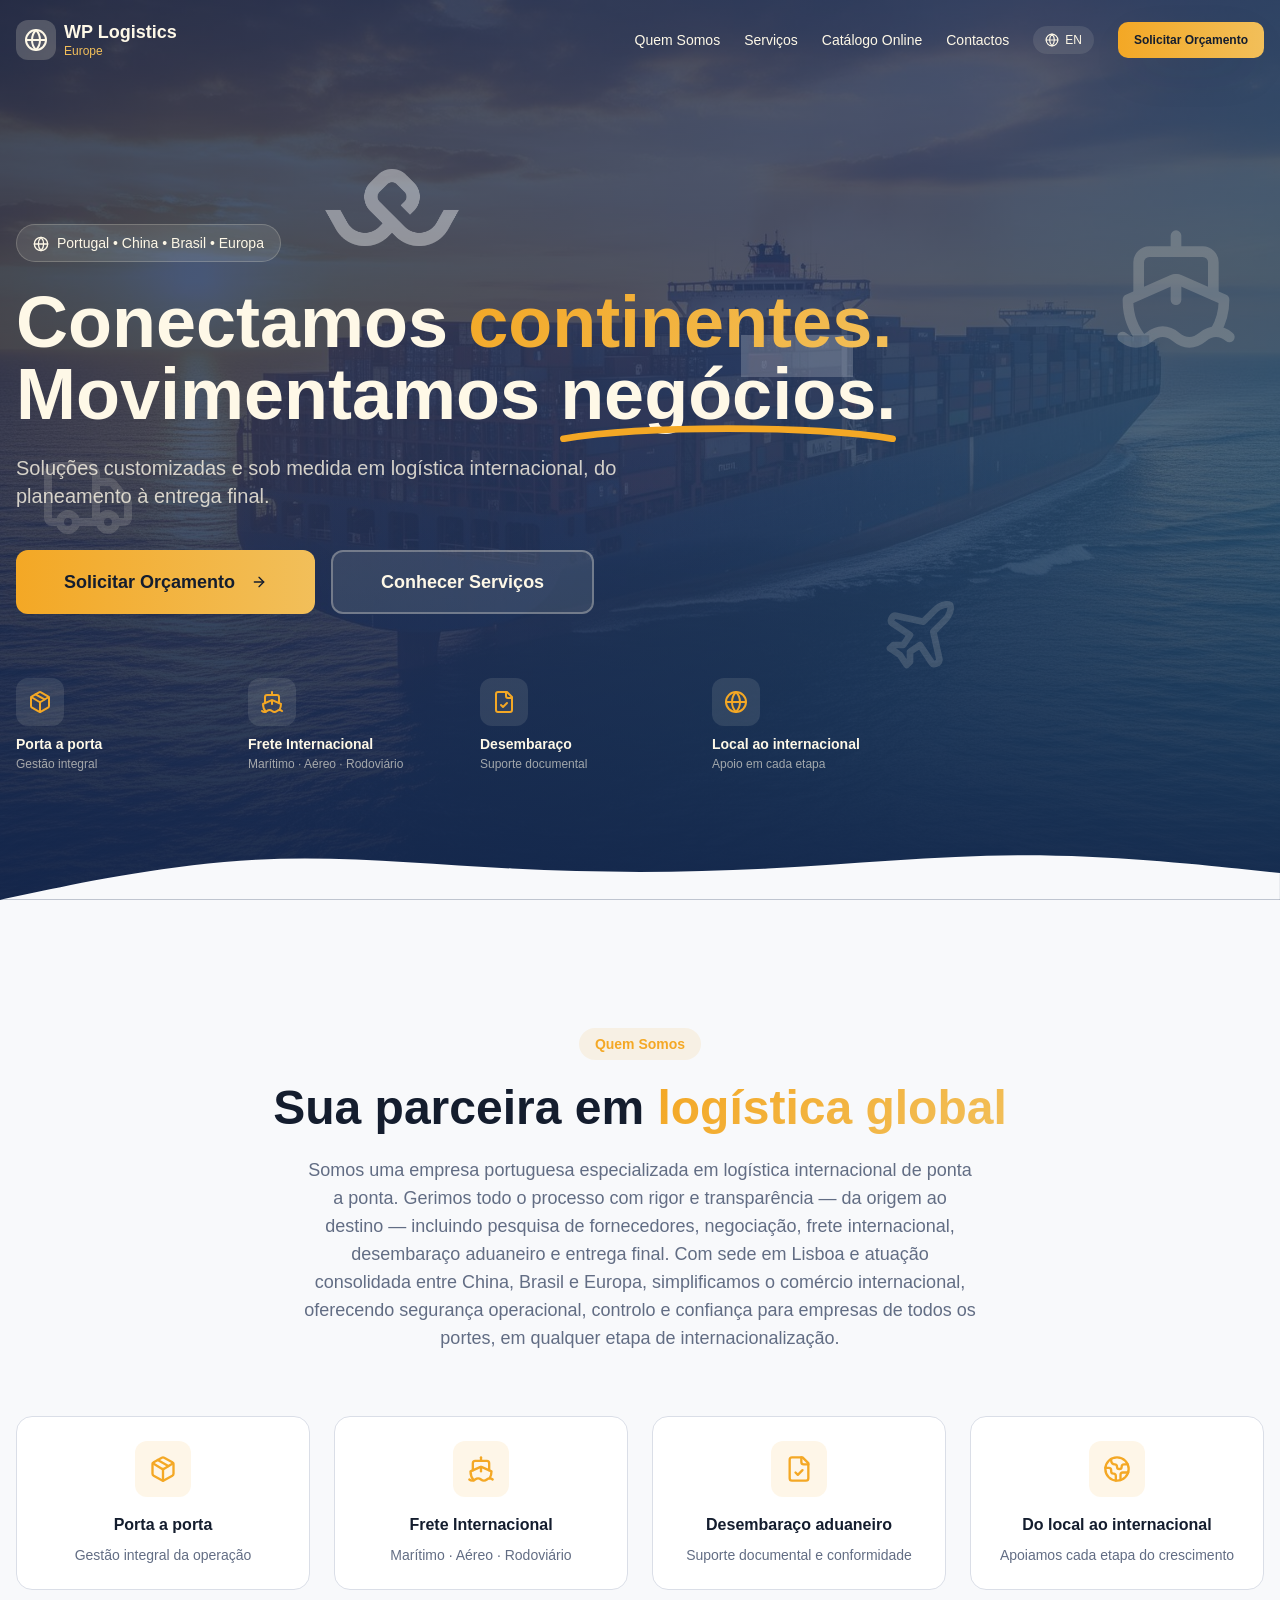
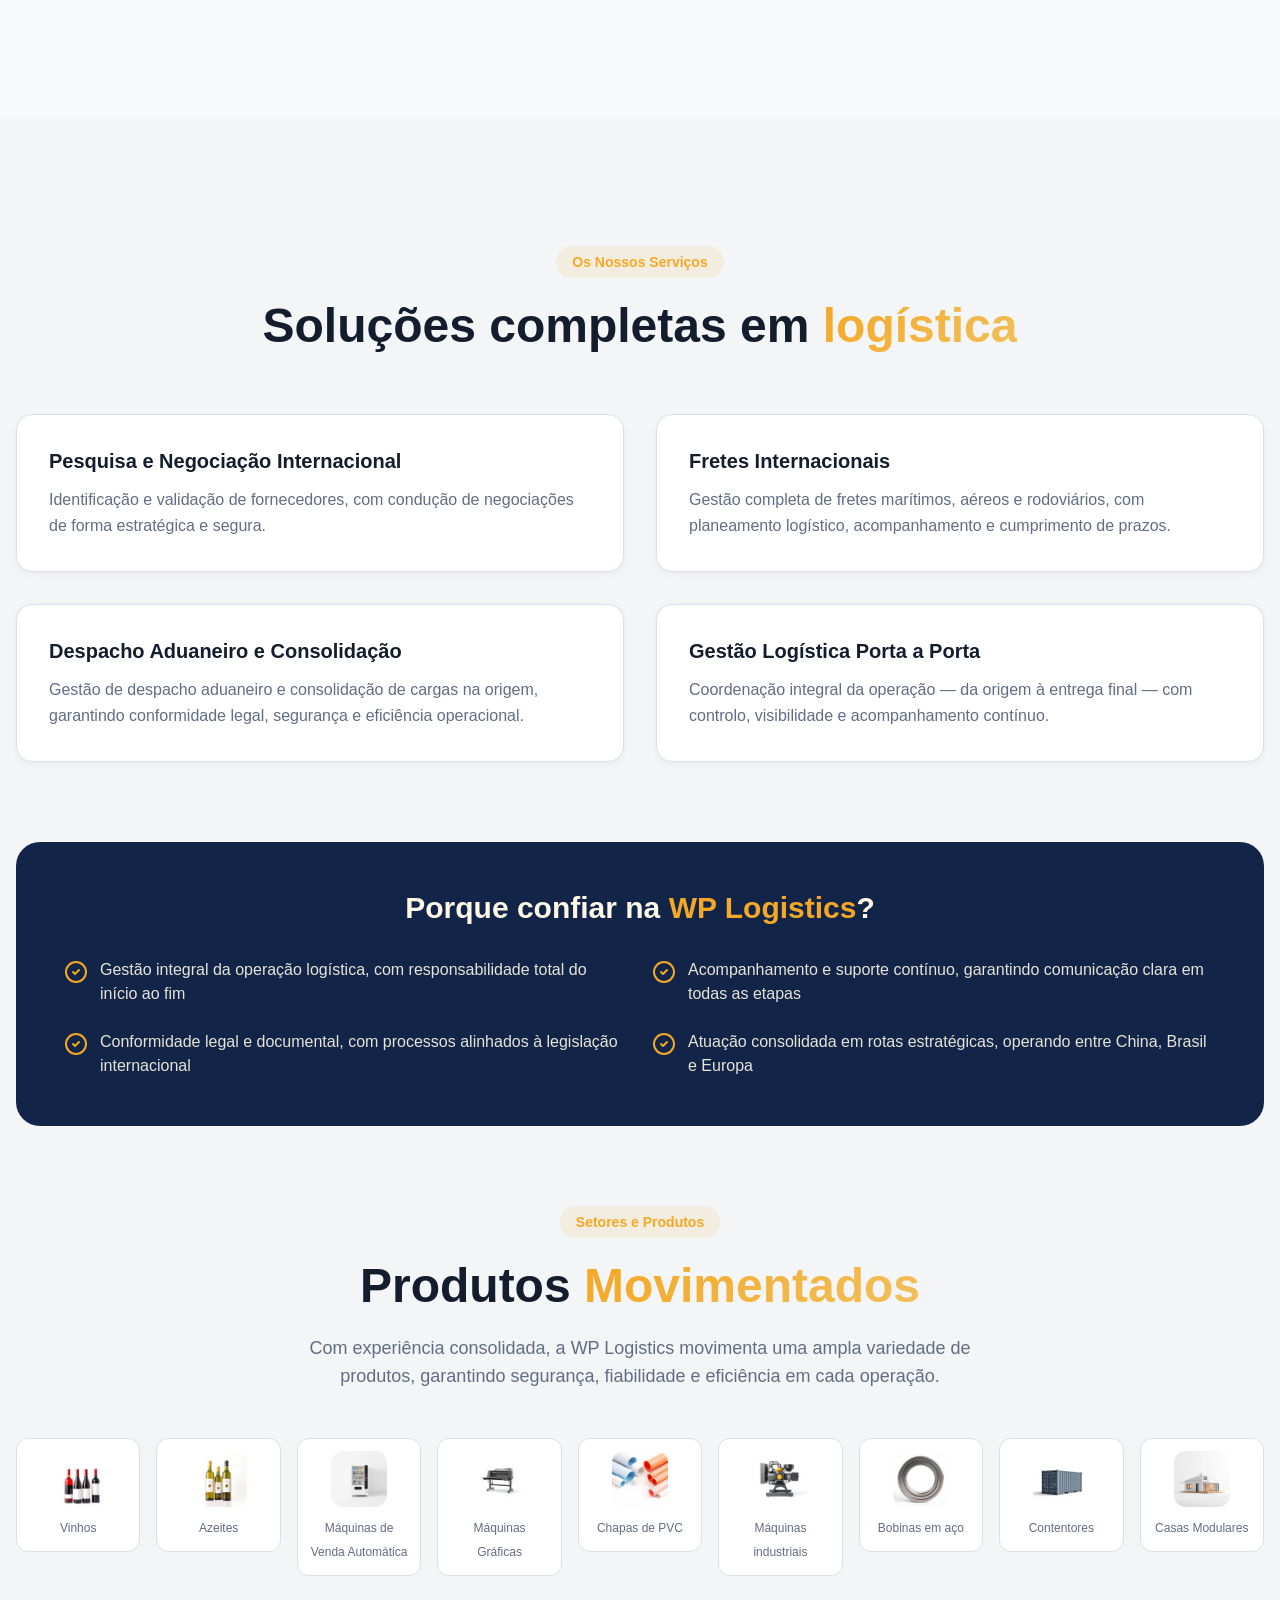
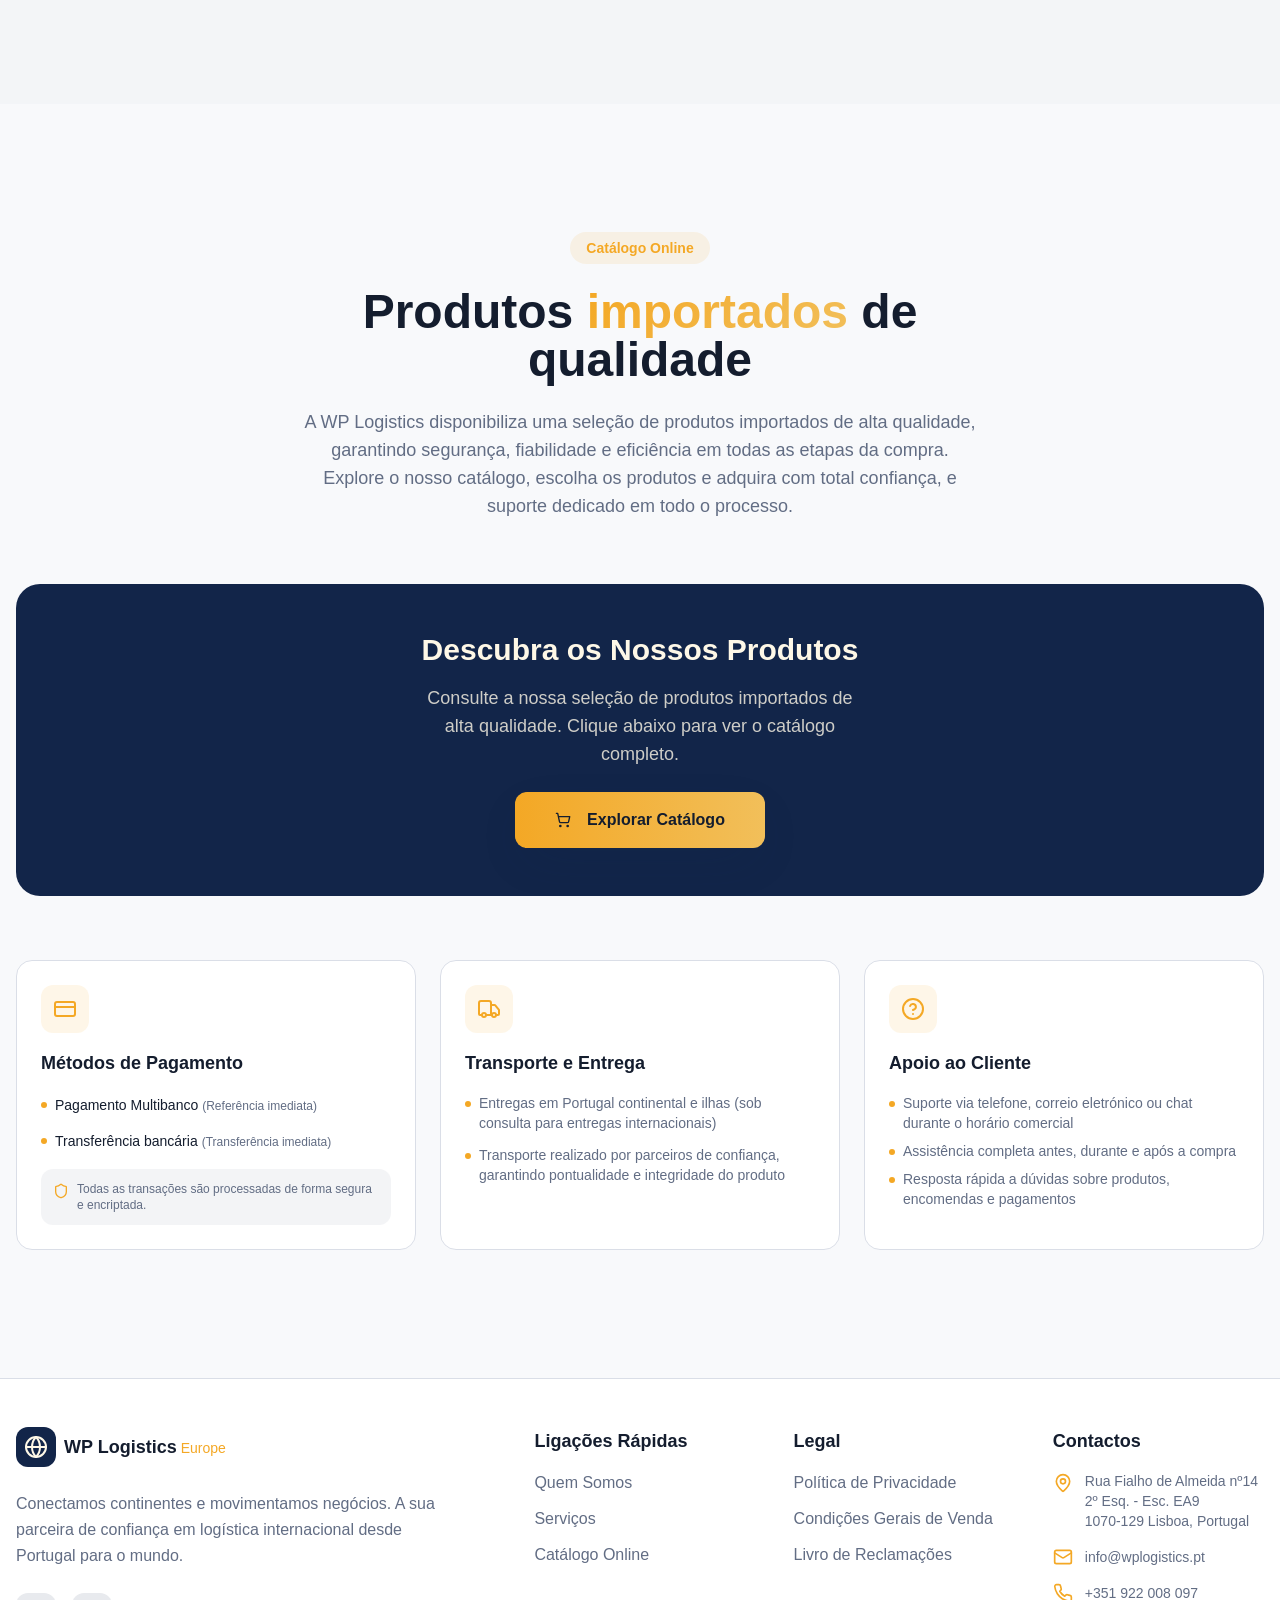
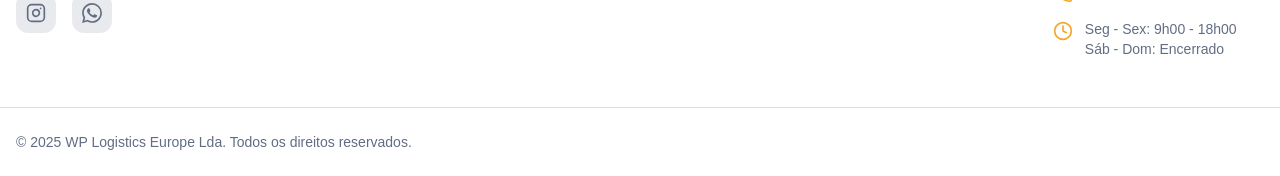
==== index.html @ 1775a78b "wip" ====
<!DOCTYPE html>
<html lang="pt">
  <head>
    <meta charset="UTF-8" />
    <meta name="viewport" content="width=device-width, initial-scale=1.0" />
    <title>WP Logistics Europe | Logística Internacional | Portugal, China, Brasil</title>
    <meta name="description" content="WP Logistics Europe - Soluções completas de logística internacional. Pesquisa de produto, negociação, frete marítimo, aéreo e rodoviário, desalfandegamento. Sede em Lisboa, atuação global." />
    <meta name="keywords" content="logística internacional, frete marítimo, importação, exportação, Portugal, China, Brasil, despacho aduaneiro" />
    <meta name="author" content="WP Logistics Europe Lda" />
    
    <meta property="og:title" content="WP Logistics Europe | Conectamos continentes. Movimentamos negócios." />
    <meta property="og:description" content="Soluções completas de logística internacional: da pesquisa de produto à entrega final." />
    <meta property="og:type" content="website" />
    <meta property="og:locale" content="pt_PT" />
    
    <meta name="twitter:card" content="summary_large_image" />
    <meta name="twitter:title" content="WP Logistics Europe" />
    <meta name="twitter:description" content="Soluções completas de logística internacional." />
    
    <link rel="canonical" href="https://wplogistics.pt" />
    <link rel="icon" type="image/x-icon" href="./favicon.ico" />
    <script type="module" crossorigin src="./assets/index-CjY10Tew.js"></script>
    <link rel="stylesheet" crossorigin href="./assets/index-BD4aBkjA.css">
  </head>
  <body>
    <div id="root"></div>
  </body>
</html>
---- assets/index-BD4aBkjA.css ----
*,:before,:after{--tw-border-spacing-x: 0;--tw-border-spacing-y: 0;--tw-translate-x: 0;--tw-translate-y: 0;--tw-rotate: 0;--tw-skew-x: 0;--tw-skew-y: 0;--tw-scale-x: 1;--tw-scale-y: 1;--tw-pan-x: ;--tw-pan-y: ;--tw-pinch-zoom: ;--tw-scroll-snap-strictness: proximity;--tw-gradient-from-position: ;--tw-gradient-via-position: ;--tw-gradient-to-position: ;--tw-ordinal: ;--tw-slashed-zero: ;--tw-numeric-figure: ;--tw-numeric-spacing: ;--tw-numeric-fraction: ;--tw-ring-inset: ;--tw-ring-offset-width: 0px;--tw-ring-offset-color: #fff;--tw-ring-color: rgb(59 130 246 / .5);--tw-ring-offset-shadow: 0 0 #0000;--tw-ring-shadow: 0 0 #0000;--tw-shadow: 0 0 #0000;--tw-shadow-colored: 0 0 #0000;--tw-blur: ;--tw-brightness: ;--tw-contrast: ;--tw-grayscale: ;--tw-hue-rotate: ;--tw-invert: ;--tw-saturate: ;--tw-sepia: ;--tw-drop-shadow: ;--tw-backdrop-blur: ;--tw-backdrop-brightness: ;--tw-backdrop-contrast: ;--tw-backdrop-grayscale: ;--tw-backdrop-hue-rotate: ;--tw-backdrop-invert: ;--tw-backdrop-opacity: ;--tw-backdrop-saturate: ;--tw-backdrop-sepia: ;--tw-contain-size: ;--tw-contain-layout: ;--tw-contain-paint: ;--tw-contain-style: }::backdrop{--tw-border-spacing-x: 0;--tw-border-spacing-y: 0;--tw-translate-x: 0;--tw-translate-y: 0;--tw-rotate: 0;--tw-skew-x: 0;--tw-skew-y: 0;--tw-scale-x: 1;--tw-scale-y: 1;--tw-pan-x: ;--tw-pan-y: ;--tw-pinch-zoom: ;--tw-scroll-snap-strictness: proximity;--tw-gradient-from-position: ;--tw-gradient-via-position: ;--tw-gradient-to-position: ;--tw-ordinal: ;--tw-slashed-zero: ;--tw-numeric-figure: ;--tw-numeric-spacing: ;--tw-numeric-fraction: ;--tw-ring-inset: ;--tw-ring-offset-width: 0px;--tw-ring-offset-color: #fff;--tw-ring-color: rgb(59 130 246 / .5);--tw-ring-offset-shadow: 0 0 #0000;--tw-ring-shadow: 0 0 #0000;--tw-shadow: 0 0 #0000;--tw-shadow-colored: 0 0 #0000;--tw-blur: ;--tw-brightness: ;--tw-contrast: ;--tw-grayscale: ;--tw-hue-rotate: ;--tw-invert: ;--tw-saturate: ;--tw-sepia: ;--tw-drop-shadow: ;--tw-backdrop-blur: ;--tw-backdrop-brightness: ;--tw-backdrop-contrast: ;--tw-backdrop-grayscale: ;--tw-backdrop-hue-rotate: ;--tw-backdrop-invert: ;--tw-backdrop-opacity: ;--tw-backdrop-saturate: ;--tw-backdrop-sepia: ;--tw-contain-size: ;--tw-contain-layout: ;--tw-contain-paint: ;--tw-contain-style: }*,:before,:after{box-sizing:border-box;border-width:0;border-style:solid;border-color:#e5e7eb}:before,:after{--tw-content: ""}html,:host{line-height:1.5;-webkit-text-size-adjust:100%;-moz-tab-size:4;-o-tab-size:4;tab-size:4;font-family:ui-sans-serif,system-ui,sans-serif,"Apple Color Emoji","Segoe UI Emoji",Segoe UI Symbol,"Noto Color Emoji";font-feature-settings:normal;font-variation-settings:normal;-webkit-tap-highlight-color:transparent}body{margin:0;line-height:inherit}hr{height:0;color:inherit;border-top-width:1px}abbr:where([title]){-webkit-text-decoration:underline dotted;text-decoration:underline dotted}h1,h2,h3,h4,h5,h6{font-size:inherit;font-weight:inherit}a{color:inherit;text-decoration:inherit}b,strong{font-weight:bolder}code,kbd,samp,pre{font-family:ui-monospace,SFMono-Regular,Menlo,Monaco,Consolas,Liberation Mono,Courier New,monospace;font-feature-settings:normal;font-variation-settings:normal;font-size:1em}small{font-size:80%}sub,sup{font-size:75%;line-height:0;position:relative;vertical-align:baseline}sub{bottom:-.25em}sup{top:-.5em}table{text-indent:0;border-color:inherit;border-collapse:collapse}button,input,optgroup,select,textarea{font-family:inherit;font-feature-settings:inherit;font-variation-settings:inherit;font-size:100%;font-weight:inherit;line-height:inherit;letter-spacing:inherit;color:inherit;margin:0;padding:0}button,select{text-transform:none}button,input:where([type=button]),input:where([type=reset]),input:where([type=submit]){-webkit-appearance:button;background-color:transparent;background-image:none}:-moz-focusring{outline:auto}:-moz-ui-invalid{box-shadow:none}progress{vertical-align:baseline}::-webkit-inner-spin-button,::-webkit-outer-spin-button{height:auto}[type=search]{-webkit-appearance:textfield;outline-offset:-2px}::-webkit-search-decoration{-webkit-appearance:none}::-webkit-file-upload-button{-webkit-appearance:button;font:inherit}summary{display:list-item}blockquote,dl,dd,h1,h2,h3,h4,h5,h6,hr,figure,p,pre{margin:0}fieldset{margin:0;padding:0}legend{padding:0}ol,ul,menu{list-style:none;margin:0;padding:0}dialog{padding:0}textarea{resize:vertical}input::-moz-placeholder,textarea::-moz-placeholder{opacity:1;color:#9ca3af}input::placeholder,textarea::placeholder{opacity:1;color:#9ca3af}button,[role=button]{cursor:pointer}:disabled{cursor:default}img,svg,video,canvas,audio,iframe,embed,object{display:block;vertical-align:middle}img,video{max-width:100%;height:auto}[hidden]:where(:not([hidden=until-found])){display:none}:root{--background: 220 30% 98%;--foreground: 220 40% 13%;--card: 0 0% 100%;--card-foreground: 220 40% 13%;--popover: 0 0% 100%;--popover-foreground: 220 40% 13%;--primary: 220 60% 18%;--primary-foreground: 45 90% 95%;--secondary: 220 20% 94%;--secondary-foreground: 220 40% 20%;--muted: 220 15% 92%;--muted-foreground: 220 15% 45%;--accent: 38 90% 55%;--accent-foreground: 220 40% 13%;--destructive: 0 84.2% 60.2%;--destructive-foreground: 210 40% 98%;--border: 220 20% 88%;--input: 220 20% 88%;--ring: 38 90% 55%;--radius: .75rem;--navy: 220 60% 18%;--navy-light: 220 45% 25%;--gold: 38 90% 55%;--gold-light: 40 85% 65%;--ocean: 200 60% 45%;--gradient-hero: linear-gradient(135deg, hsl(220 60% 18%) 0%, hsl(220 45% 28%) 50%, hsl(200 50% 35%) 100%);--gradient-accent: linear-gradient(135deg, hsl(38 90% 55%) 0%, hsl(40 85% 65%) 100%);--gradient-card: linear-gradient(180deg, hsl(0 0% 100%) 0%, hsl(220 30% 98%) 100%);--shadow-sm: 0 2px 8px -2px hsl(220 60% 18% / .08);--shadow-md: 0 8px 24px -8px hsl(220 60% 18% / .12);--shadow-lg: 0 16px 48px -12px hsl(220 60% 18% / .18);--shadow-glow: 0 0 40px hsl(38 90% 55% / .3);--font-display: "Montserrat", sans-serif;--font-body: "Source Sans 3", sans-serif;--sidebar-background: 0 0% 98%;--sidebar-foreground: 240 5.3% 26.1%;--sidebar-primary: 240 5.9% 10%;--sidebar-primary-foreground: 0 0% 98%;--sidebar-accent: 240 4.8% 95.9%;--sidebar-accent-foreground: 240 5.9% 10%;--sidebar-border: 220 13% 91%;--sidebar-ring: 217.2 91.2% 59.8%}.dark{--background: 220 40% 8%;--foreground: 220 20% 95%;--card: 220 35% 12%;--card-foreground: 220 20% 95%;--popover: 220 35% 12%;--popover-foreground: 220 20% 95%;--primary: 38 90% 55%;--primary-foreground: 220 40% 13%;--secondary: 220 30% 18%;--secondary-foreground: 220 20% 90%;--muted: 220 25% 15%;--muted-foreground: 220 15% 60%;--accent: 38 85% 60%;--accent-foreground: 220 40% 13%;--destructive: 0 62.8% 30.6%;--destructive-foreground: 210 40% 98%;--border: 220 25% 20%;--input: 220 25% 20%;--ring: 38 90% 55%;--sidebar-background: 240 5.9% 10%;--sidebar-foreground: 240 4.8% 95.9%;--sidebar-primary: 224.3 76.3% 48%;--sidebar-primary-foreground: 0 0% 100%;--sidebar-accent: 240 3.7% 15.9%;--sidebar-accent-foreground: 240 4.8% 95.9%;--sidebar-border: 240 3.7% 15.9%;--sidebar-ring: 217.2 91.2% 59.8%}*{border-color:hsl(var(--border))}html{scroll-behavior:smooth}body{background-color:hsl(var(--background));color:hsl(var(--foreground));font-family:var(--font-body)}h1,h2,h3,h4,h5,h6{font-family:var(--font-display)}.container{width:100%;margin-right:auto;margin-left:auto;padding-right:2rem;padding-left:2rem}@media (min-width: 1400px){.container{max-width:1400px}}.sr-only{position:absolute;width:1px;height:1px;padding:0;margin:-1px;overflow:hidden;clip:rect(0,0,0,0);white-space:nowrap;border-width:0}.pointer-events-none{pointer-events:none}.pointer-events-auto{pointer-events:auto}.visible{visibility:visible}.invisible{visibility:hidden}.fixed{position:fixed}.absolute{position:absolute}.relative{position:relative}.sticky{position:sticky}.inset-0{top:0;right:0;bottom:0;left:0}.inset-x-0{left:0;right:0}.inset-y-0{top:0;bottom:0}.-bottom-1{bottom:-.25rem}.-bottom-12{bottom:-3rem}.-bottom-2{bottom:-.5rem}.-left-12{left:-3rem}.-right-12{right:-3rem}.-right-2{right:-.5rem}.-top-12{top:-3rem}.-top-2{top:-.5rem}.bottom-0{bottom:0}.bottom-1\/4{bottom:25%}.left-0{left:0}.left-1{left:.25rem}.left-1\/2{left:50%}.left-1\/4{left:25%}.left-2{left:.5rem}.left-3{left:.75rem}.left-4{left:1rem}.left-\[50\%\]{left:50%}.right-0{right:0}.right-1{right:.25rem}.right-1\/3{right:33.333333%}.right-1\/4{right:25%}.right-2{right:.5rem}.right-3{right:.75rem}.right-4{right:1rem}.top-0{top:0}.top-1{top:.25rem}.top-1\.5{top:.375rem}.top-1\/2{top:50%}.top-1\/3{top:33.333333%}.top-1\/4{top:25%}.top-2{top:.5rem}.top-3\.5{top:.875rem}.top-4{top:1rem}.top-\[12\%\]{top:12%}.top-\[1px\]{top:1px}.top-\[50\%\]{top:50%}.top-\[60\%\]{top:60%}.top-full{top:100%}.z-10{z-index:10}.z-20{z-index:20}.z-50{z-index:50}.z-\[100\]{z-index:100}.z-\[1\]{z-index:1}.-mx-1{margin-left:-.25rem;margin-right:-.25rem}.mx-2{margin-left:.5rem;margin-right:.5rem}.mx-3\.5{margin-left:.875rem;margin-right:.875rem}.mx-4{margin-left:1rem;margin-right:1rem}.mx-auto{margin-left:auto;margin-right:auto}.my-0\.5{margin-top:.125rem;margin-bottom:.125rem}.my-1{margin-top:.25rem;margin-bottom:.25rem}.-ml-4{margin-left:-1rem}.-mt-4{margin-top:-1rem}.mb-1{margin-bottom:.25rem}.mb-10{margin-bottom:2.5rem}.mb-12{margin-bottom:3rem}.mb-16{margin-bottom:4rem}.mb-2{margin-bottom:.5rem}.mb-20{margin-bottom:5rem}.mb-3{margin-bottom:.75rem}.mb-4{margin-bottom:1rem}.mb-6{margin-bottom:1.5rem}.mb-8{margin-bottom:2rem}.ml-1{margin-left:.25rem}.ml-2{margin-left:.5rem}.ml-auto{margin-left:auto}.mr-1{margin-right:.25rem}.mr-2{margin-right:.5rem}.mt-0\.5{margin-top:.125rem}.mt-1{margin-top:.25rem}.mt-1\.5{margin-top:.375rem}.mt-10{margin-top:2.5rem}.mt-12{margin-top:3rem}.mt-2{margin-top:.5rem}.mt-24{margin-top:6rem}.mt-3{margin-top:.75rem}.mt-4{margin-top:1rem}.mt-6{margin-top:1.5rem}.mt-auto{margin-top:auto}.line-clamp-1{overflow:hidden;display:-webkit-box;-webkit-box-orient:vertical;-webkit-line-clamp:1}.line-clamp-2{overflow:hidden;display:-webkit-box;-webkit-box-orient:vertical;-webkit-line-clamp:2}.block{display:block}.inline-block{display:inline-block}.inline{display:inline}.flex{display:flex}.inline-flex{display:inline-flex}.table{display:table}.grid{display:grid}.hidden{display:none}.aspect-square{aspect-ratio:1 / 1}.aspect-video{aspect-ratio:16 / 9}.size-4{width:1rem;height:1rem}.h-0\.5{height:.125rem}.h-1\.5{height:.375rem}.h-10{height:2.5rem}.h-11{height:2.75rem}.h-12{height:3rem}.h-14{height:3.5rem}.h-16{height:4rem}.h-2{height:.5rem}.h-2\.5{height:.625rem}.h-20{height:5rem}.h-24{height:6rem}.h-3{height:.75rem}.h-3\.5{height:.875rem}.h-4{height:1rem}.h-5{height:1.25rem}.h-6{height:1.5rem}.h-7{height:1.75rem}.h-8{height:2rem}.h-9{height:2.25rem}.h-\[1px\]{height:1px}.h-\[var\(--radix-navigation-menu-viewport-height\)\]{height:var(--radix-navigation-menu-viewport-height)}.h-\[var\(--radix-select-trigger-height\)\]{height:var(--radix-select-trigger-height)}.h-auto{height:auto}.h-full{height:100%}.h-px{height:1px}.h-svh{height:100svh}.max-h-0{max-height:0px}.max-h-96{max-height:24rem}.max-h-\[300px\]{max-height:300px}.max-h-\[90vh\]{max-height:90vh}.max-h-screen{max-height:100vh}.min-h-0{min-height:0px}.min-h-\[80px\]{min-height:80px}.min-h-screen{min-height:100vh}.min-h-svh{min-height:100svh}.w-0{width:0px}.w-1{width:.25rem}.w-1\.5{width:.375rem}.w-10{width:2.5rem}.w-11{width:2.75rem}.w-12{width:3rem}.w-14{width:3.5rem}.w-16{width:4rem}.w-2{width:.5rem}.w-2\.5{width:.625rem}.w-20{width:5rem}.w-24{width:6rem}.w-3{width:.75rem}.w-3\.5{width:.875rem}.w-3\/4{width:75%}.w-4{width:1rem}.w-5{width:1.25rem}.w-6{width:1.5rem}.w-64{width:16rem}.w-7{width:1.75rem}.w-72{width:18rem}.w-8{width:2rem}.w-9{width:2.25rem}.w-\[--sidebar-width\]{width:var(--sidebar-width)}.w-\[100px\]{width:100px}.w-\[1px\]{width:1px}.w-auto{width:auto}.w-full{width:100%}.w-max{width:-moz-max-content;width:max-content}.w-px{width:1px}.min-w-0{min-width:0px}.min-w-5{min-width:1.25rem}.min-w-\[12rem\]{min-width:12rem}.min-w-\[8rem\]{min-width:8rem}.min-w-\[var\(--radix-select-trigger-width\)\]{min-width:var(--radix-select-trigger-width)}.max-w-2xl{max-width:42rem}.max-w-3xl{max-width:48rem}.max-w-4xl{max-width:56rem}.max-w-\[--skeleton-width\]{max-width:var(--skeleton-width)}.max-w-lg{max-width:32rem}.max-w-max{max-width:-moz-max-content;max-width:max-content}.max-w-md{max-width:28rem}.flex-1{flex:1 1 0%}.flex-shrink-0,.shrink-0{flex-shrink:0}.grow{flex-grow:1}.grow-0{flex-grow:0}.basis-full{flex-basis:100%}.caption-bottom{caption-side:bottom}.border-collapse{border-collapse:collapse}.-translate-x-1\/2{--tw-translate-x: -50%;transform:translate(var(--tw-translate-x),var(--tw-translate-y)) rotate(var(--tw-rotate)) skew(var(--tw-skew-x)) skewY(var(--tw-skew-y)) scaleX(var(--tw-scale-x)) scaleY(var(--tw-scale-y))}.-translate-x-px{--tw-translate-x: -1px;transform:translate(var(--tw-translate-x),var(--tw-translate-y)) rotate(var(--tw-rotate)) skew(var(--tw-skew-x)) skewY(var(--tw-skew-y)) scaleX(var(--tw-scale-x)) scaleY(var(--tw-scale-y))}.-translate-y-1\/2{--tw-translate-y: -50%;transform:translate(var(--tw-translate-x),var(--tw-translate-y)) rotate(var(--tw-rotate)) skew(var(--tw-skew-x)) skewY(var(--tw-skew-y)) scaleX(var(--tw-scale-x)) scaleY(var(--tw-scale-y))}.translate-x-\[-50\%\]{--tw-translate-x: -50%;transform:translate(var(--tw-translate-x),var(--tw-translate-y)) rotate(var(--tw-rotate)) skew(var(--tw-skew-x)) skewY(var(--tw-skew-y)) scaleX(var(--tw-scale-x)) scaleY(var(--tw-scale-y))}.translate-x-px{--tw-translate-x: 1px;transform:translate(var(--tw-translate-x),var(--tw-translate-y)) rotate(var(--tw-rotate)) skew(var(--tw-skew-x)) skewY(var(--tw-skew-y)) scaleX(var(--tw-scale-x)) scaleY(var(--tw-scale-y))}.translate-y-\[-50\%\]{--tw-translate-y: -50%;transform:translate(var(--tw-translate-x),var(--tw-translate-y)) rotate(var(--tw-rotate)) skew(var(--tw-skew-x)) skewY(var(--tw-skew-y)) scaleX(var(--tw-scale-x)) scaleY(var(--tw-scale-y))}.rotate-180{--tw-rotate: 180deg;transform:translate(var(--tw-translate-x),var(--tw-translate-y)) rotate(var(--tw-rotate)) skew(var(--tw-skew-x)) skewY(var(--tw-skew-y)) scaleX(var(--tw-scale-x)) scaleY(var(--tw-scale-y))}.rotate-45{--tw-rotate: 45deg;transform:translate(var(--tw-translate-x),var(--tw-translate-y)) rotate(var(--tw-rotate)) skew(var(--tw-skew-x)) skewY(var(--tw-skew-y)) scaleX(var(--tw-scale-x)) scaleY(var(--tw-scale-y))}.rotate-90{--tw-rotate: 90deg;transform:translate(var(--tw-translate-x),var(--tw-translate-y)) rotate(var(--tw-rotate)) skew(var(--tw-skew-x)) skewY(var(--tw-skew-y)) scaleX(var(--tw-scale-x)) scaleY(var(--tw-scale-y))}.transform{transform:translate(var(--tw-translate-x),var(--tw-translate-y)) rotate(var(--tw-rotate)) skew(var(--tw-skew-x)) skewY(var(--tw-skew-y)) scaleX(var(--tw-scale-x)) scaleY(var(--tw-scale-y))}@keyframes pulse{50%{opacity:.5}}.animate-pulse{animation:pulse 2s cubic-bezier(.4,0,.6,1) infinite}@keyframes spin{to{transform:rotate(360deg)}}.animate-spin{animation:spin 1s linear infinite}.cursor-default{cursor:default}.cursor-pointer{cursor:pointer}.touch-none{touch-action:none}.select-none{-webkit-user-select:none;-moz-user-select:none;user-select:none}.list-none{list-style-type:none}.grid-cols-1{grid-template-columns:repeat(1,minmax(0,1fr))}.grid-cols-2{grid-template-columns:repeat(2,minmax(0,1fr))}.grid-cols-3{grid-template-columns:repeat(3,minmax(0,1fr))}.flex-row{flex-direction:row}.flex-col{flex-direction:column}.flex-col-reverse{flex-direction:column-reverse}.flex-wrap{flex-wrap:wrap}.items-start{align-items:flex-start}.items-end{align-items:flex-end}.items-center{align-items:center}.items-baseline{align-items:baseline}.items-stretch{align-items:stretch}.justify-end{justify-content:flex-end}.justify-center{justify-content:center}.justify-between{justify-content:space-between}.gap-0{gap:0px}.gap-1{gap:.25rem}.gap-1\.5{gap:.375rem}.gap-10{gap:2.5rem}.gap-2{gap:.5rem}.gap-3{gap:.75rem}.gap-4{gap:1rem}.gap-6{gap:1.5rem}.space-x-1>:not([hidden])~:not([hidden]){--tw-space-x-reverse: 0;margin-right:calc(.25rem * var(--tw-space-x-reverse));margin-left:calc(.25rem * calc(1 - var(--tw-space-x-reverse)))}.space-x-4>:not([hidden])~:not([hidden]){--tw-space-x-reverse: 0;margin-right:calc(1rem * var(--tw-space-x-reverse));margin-left:calc(1rem * calc(1 - var(--tw-space-x-reverse)))}.space-y-1>:not([hidden])~:not([hidden]){--tw-space-y-reverse: 0;margin-top:calc(.25rem * calc(1 - var(--tw-space-y-reverse)));margin-bottom:calc(.25rem * var(--tw-space-y-reverse))}.space-y-1\.5>:not([hidden])~:not([hidden]){--tw-space-y-reverse: 0;margin-top:calc(.375rem * calc(1 - var(--tw-space-y-reverse)));margin-bottom:calc(.375rem * var(--tw-space-y-reverse))}.space-y-2>:not([hidden])~:not([hidden]){--tw-space-y-reverse: 0;margin-top:calc(.5rem * calc(1 - var(--tw-space-y-reverse)));margin-bottom:calc(.5rem * var(--tw-space-y-reverse))}.space-y-3>:not([hidden])~:not([hidden]){--tw-space-y-reverse: 0;margin-top:calc(.75rem * calc(1 - var(--tw-space-y-reverse)));margin-bottom:calc(.75rem * var(--tw-space-y-reverse))}.space-y-4>:not([hidden])~:not([hidden]){--tw-space-y-reverse: 0;margin-top:calc(1rem * calc(1 - var(--tw-space-y-reverse)));margin-bottom:calc(1rem * var(--tw-space-y-reverse))}.space-y-6>:not([hidden])~:not([hidden]){--tw-space-y-reverse: 0;margin-top:calc(1.5rem * calc(1 - var(--tw-space-y-reverse)));margin-bottom:calc(1.5rem * var(--tw-space-y-reverse))}.space-y-8>:not([hidden])~:not([hidden]){--tw-space-y-reverse: 0;margin-top:calc(2rem * calc(1 - var(--tw-space-y-reverse)));margin-bottom:calc(2rem * var(--tw-space-y-reverse))}.overflow-auto{overflow:auto}.overflow-hidden{overflow:hidden}.overflow-y-auto{overflow-y:auto}.overflow-x-hidden{overflow-x:hidden}.whitespace-nowrap{white-space:nowrap}.whitespace-pre-line{white-space:pre-line}.break-words{overflow-wrap:break-word}.rounded{border-radius:.25rem}.rounded-2xl{border-radius:1rem}.rounded-3xl{border-radius:1.5rem}.rounded-\[2px\]{border-radius:2px}.rounded-\[inherit\]{border-radius:inherit}.rounded-full{border-radius:9999px}.rounded-lg{border-radius:var(--radius)}.rounded-md{border-radius:calc(var(--radius) - 2px)}.rounded-sm{border-radius:calc(var(--radius) - 4px)}.rounded-xl{border-radius:.75rem}.rounded-t-\[10px\]{border-top-left-radius:10px;border-top-right-radius:10px}.rounded-tl-sm{border-top-left-radius:calc(var(--radius) - 4px)}.border{border-width:1px}.border-2{border-width:2px}.border-\[1\.5px\]{border-width:1.5px}.border-y{border-top-width:1px;border-bottom-width:1px}.border-b{border-bottom-width:1px}.border-l{border-left-width:1px}.border-r{border-right-width:1px}.border-t{border-top-width:1px}.border-dashed{border-style:dashed}.border-\[--color-border\]{border-color:var(--color-border)}.border-\[hsl\(var\(--primary-foreground\)\/0\.3\)\]{border-color:hsl(var(--primary-foreground)/.3)}.border-border{border-color:hsl(var(--border))}.border-border\/50{border-color:hsl(var(--border) / .5)}.border-destructive{border-color:hsl(var(--destructive))}.border-destructive\/50{border-color:hsl(var(--destructive) / .5)}.border-input{border-color:hsl(var(--input))}.border-primary{border-color:hsl(var(--primary))}.border-primary-foreground\/20{border-color:hsl(var(--primary-foreground) / .2)}.border-primary\/10{border-color:hsl(var(--primary) / .1)}.border-primary\/20{border-color:hsl(var(--primary) / .2)}.border-sidebar-border{border-color:hsl(var(--sidebar-border))}.border-transparent{border-color:transparent}.border-l-transparent{border-left-color:transparent}.border-t-transparent{border-top-color:transparent}.bg-\[--color-bg\]{background-color:var(--color-bg)}.bg-\[hsl\(var\(--primary-foreground\)\/0\.1\)\]{background-color:hsl(var(--primary-foreground)/.1)}.bg-accent{background-color:hsl(var(--accent))}.bg-accent\/10{background-color:hsl(var(--accent) / .1)}.bg-background{background-color:hsl(var(--background))}.bg-black\/80{background-color:#000c}.bg-border{background-color:hsl(var(--border))}.bg-card{background-color:hsl(var(--card))}.bg-card\/95{background-color:hsl(var(--card) / .95)}.bg-destructive{background-color:hsl(var(--destructive))}.bg-destructive\/10{background-color:hsl(var(--destructive) / .1)}.bg-foreground{background-color:hsl(var(--foreground))}.bg-foreground\/50{background-color:hsl(var(--foreground) / .5)}.bg-foreground\/60{background-color:hsl(var(--foreground) / .6)}.bg-green-100{--tw-bg-opacity: 1;background-color:rgb(220 252 231 / var(--tw-bg-opacity, 1))}.bg-muted{background-color:hsl(var(--muted))}.bg-muted\/30{background-color:hsl(var(--muted) / .3)}.bg-muted\/50{background-color:hsl(var(--muted) / .5)}.bg-popover{background-color:hsl(var(--popover))}.bg-primary{background-color:hsl(var(--primary))}.bg-primary-foreground\/10{background-color:hsl(var(--primary-foreground) / .1)}.bg-primary-foreground\/20{background-color:hsl(var(--primary-foreground) / .2)}.bg-primary\/10{background-color:hsl(var(--primary) / .1)}.bg-primary\/5{background-color:hsl(var(--primary) / .05)}.bg-secondary{background-color:hsl(var(--secondary))}.bg-sidebar{background-color:hsl(var(--sidebar-background))}.bg-sidebar-border{background-color:hsl(var(--sidebar-border))}.bg-transparent{background-color:transparent}.bg-gradient-to-b{background-image:linear-gradient(to bottom,var(--tw-gradient-stops))}.bg-gradient-to-br{background-image:linear-gradient(to bottom right,var(--tw-gradient-stops))}.bg-gradient-to-r{background-image:linear-gradient(to right,var(--tw-gradient-stops))}.bg-gradient-to-t{background-image:linear-gradient(to top,var(--tw-gradient-stops))}.from-\[hsl\(38\,90\%\,55\%\)\]{--tw-gradient-from: hsl(38,90%,55%) var(--tw-gradient-from-position);--tw-gradient-to: hsl(38 90% 55% / 0) var(--tw-gradient-to-position);--tw-gradient-stops: var(--tw-gradient-from), var(--tw-gradient-to)}.from-primary\/10{--tw-gradient-from: hsl(var(--primary) / .1) var(--tw-gradient-from-position);--tw-gradient-to: hsl(var(--primary) / 0) var(--tw-gradient-to-position);--tw-gradient-stops: var(--tw-gradient-from), var(--tw-gradient-to)}.from-primary\/5{--tw-gradient-from: hsl(var(--primary) / .05) var(--tw-gradient-from-position);--tw-gradient-to: hsl(var(--primary) / 0) var(--tw-gradient-to-position);--tw-gradient-stops: var(--tw-gradient-from), var(--tw-gradient-to)}.from-primary\/90{--tw-gradient-from: hsl(var(--primary) / .9) var(--tw-gradient-from-position);--tw-gradient-to: hsl(var(--primary) / 0) var(--tw-gradient-to-position);--tw-gradient-stops: var(--tw-gradient-from), var(--tw-gradient-to)}.via-background{--tw-gradient-to: hsl(var(--background) / 0) var(--tw-gradient-to-position);--tw-gradient-stops: var(--tw-gradient-from), hsl(var(--background)) var(--tw-gradient-via-position), var(--tw-gradient-to)}.via-transparent{--tw-gradient-to: rgb(0 0 0 / 0) var(--tw-gradient-to-position);--tw-gradient-stops: var(--tw-gradient-from), transparent var(--tw-gradient-via-position), var(--tw-gradient-to)}.to-\[hsl\(40\,85\%\,65\%\)\]{--tw-gradient-to: hsl(40,85%,65%) var(--tw-gradient-to-position)}.to-background{--tw-gradient-to: hsl(var(--background)) var(--tw-gradient-to-position)}.to-secondary\/10{--tw-gradient-to: hsl(var(--secondary) / .1) var(--tw-gradient-to-position)}.to-secondary\/20{--tw-gradient-to: hsl(var(--secondary) / .2) var(--tw-gradient-to-position)}.to-transparent{--tw-gradient-to: transparent var(--tw-gradient-to-position)}.fill-current{fill:currentColor}.object-contain{-o-object-fit:contain;object-fit:contain}.object-cover{-o-object-fit:cover;object-fit:cover}.p-0{padding:0}.p-1{padding:.25rem}.p-2{padding:.5rem}.p-3{padding:.75rem}.p-4{padding:1rem}.p-5{padding:1.25rem}.p-6{padding:1.5rem}.p-8{padding:2rem}.p-\[1px\]{padding:1px}.px-1{padding-left:.25rem;padding-right:.25rem}.px-10{padding-left:2.5rem;padding-right:2.5rem}.px-12{padding-left:3rem;padding-right:3rem}.px-2{padding-left:.5rem;padding-right:.5rem}.px-2\.5{padding-left:.625rem;padding-right:.625rem}.px-3{padding-left:.75rem;padding-right:.75rem}.px-4{padding-left:1rem;padding-right:1rem}.px-5{padding-left:1.25rem;padding-right:1.25rem}.px-6{padding-left:1.5rem;padding-right:1.5rem}.py-0\.5{padding-top:.125rem;padding-bottom:.125rem}.py-1{padding-top:.25rem;padding-bottom:.25rem}.py-1\.5{padding-top:.375rem;padding-bottom:.375rem}.py-12{padding-top:3rem;padding-bottom:3rem}.py-16{padding-top:4rem;padding-bottom:4rem}.py-2{padding-top:.5rem;padding-bottom:.5rem}.py-20{padding-top:5rem;padding-bottom:5rem}.py-3{padding-top:.75rem;padding-bottom:.75rem}.py-4{padding-top:1rem;padding-bottom:1rem}.py-5{padding-top:1.25rem;padding-bottom:1.25rem}.py-6{padding-top:1.5rem;padding-bottom:1.5rem}.py-8{padding-top:2rem;padding-bottom:2rem}.pb-3{padding-bottom:.75rem}.pb-4{padding-bottom:1rem}.pl-10{padding-left:2.5rem}.pl-2\.5{padding-left:.625rem}.pl-4{padding-left:1rem}.pl-8{padding-left:2rem}.pr-2{padding-right:.5rem}.pr-2\.5{padding-right:.625rem}.pr-8{padding-right:2rem}.pt-0{padding-top:0}.pt-1{padding-top:.25rem}.pt-2{padding-top:.5rem}.pt-24{padding-top:6rem}.pt-3{padding-top:.75rem}.pt-4{padding-top:1rem}.pt-8{padding-top:2rem}.text-left{text-align:left}.text-center{text-align:center}.align-middle{vertical-align:middle}.font-body{font-family:var(--font-body),sans-serif}.font-display{font-family:var(--font-display),sans-serif}.font-mono{font-family:ui-monospace,SFMono-Regular,Menlo,Monaco,Consolas,Liberation Mono,Courier New,monospace}.text-2xl{font-size:1.5rem;line-height:2rem}.text-3xl{font-size:1.875rem;line-height:2.25rem}.text-4xl{font-size:2.25rem;line-height:2.5rem}.text-\[0\.8rem\]{font-size:.8rem}.text-\[10px\]{font-size:10px}.text-base{font-size:1rem;line-height:1.5rem}.text-lg{font-size:1.125rem;line-height:1.75rem}.text-sm{font-size:.875rem;line-height:1.25rem}.text-xl{font-size:1.25rem;line-height:1.75rem}.text-xs{font-size:.75rem;line-height:1rem}.font-bold{font-weight:700}.font-extrabold{font-weight:800}.font-medium{font-weight:500}.font-normal{font-weight:400}.font-semibold{font-weight:600}.uppercase{text-transform:uppercase}.tabular-nums{--tw-numeric-spacing: tabular-nums;font-variant-numeric:var(--tw-ordinal) var(--tw-slashed-zero) var(--tw-numeric-figure) var(--tw-numeric-spacing) var(--tw-numeric-fraction)}.leading-none{line-height:1}.leading-relaxed{line-height:1.625}.leading-tight{line-height:1.25}.tracking-tight{letter-spacing:-.025em}.tracking-wider{letter-spacing:.05em}.tracking-widest{letter-spacing:.1em}.text-\[hsl\(220\,40\%\,13\%\)\]{--tw-text-opacity: 1;color:hsl(220 40% 13% / var(--tw-text-opacity, 1))}.text-\[hsl\(var\(--primary-foreground\)\)\]{color:hsl(var(--primary-foreground))}.text-accent{color:hsl(var(--accent))}.text-accent-foreground{color:hsl(var(--accent-foreground))}.text-card-foreground{color:hsl(var(--card-foreground))}.text-current{color:currentColor}.text-destructive{color:hsl(var(--destructive))}.text-destructive-foreground{color:hsl(var(--destructive-foreground))}.text-foreground{color:hsl(var(--foreground))}.text-foreground\/50{color:hsl(var(--foreground) / .5)}.text-gold{color:hsl(var(--gold))}.text-gold-light{color:hsl(var(--gold-light))}.text-green-700{--tw-text-opacity: 1;color:rgb(21 128 61 / var(--tw-text-opacity, 1))}.text-muted-foreground{color:hsl(var(--muted-foreground))}.text-muted-foreground\/30{color:hsl(var(--muted-foreground) / .3)}.text-muted-foreground\/50{color:hsl(var(--muted-foreground) / .5)}.text-popover-foreground{color:hsl(var(--popover-foreground))}.text-primary{color:hsl(var(--primary))}.text-primary-foreground{color:hsl(var(--primary-foreground))}.text-primary-foreground\/60{color:hsl(var(--primary-foreground) / .6)}.text-primary-foreground\/80{color:hsl(var(--primary-foreground) / .8)}.text-primary-foreground\/90{color:hsl(var(--primary-foreground) / .9)}.text-secondary-foreground{color:hsl(var(--secondary-foreground))}.text-sidebar-foreground{color:hsl(var(--sidebar-foreground))}.text-sidebar-foreground\/70{color:hsl(var(--sidebar-foreground) / .7)}.underline{text-decoration-line:underline}.line-through{text-decoration-line:line-through}.underline-offset-4{text-underline-offset:4px}.opacity-0{opacity:0}.opacity-10{opacity:.1}.opacity-100{opacity:1}.opacity-15{opacity:.15}.opacity-25{opacity:.25}.opacity-50{opacity:.5}.opacity-60{opacity:.6}.opacity-70{opacity:.7}.opacity-80{opacity:.8}.opacity-90{opacity:.9}.shadow-\[0_0_0_1px_hsl\(var\(--sidebar-border\)\)\]{--tw-shadow: 0 0 0 1px hsl(var(--sidebar-border));--tw-shadow-colored: 0 0 0 1px var(--tw-shadow-color);box-shadow:var(--tw-ring-offset-shadow, 0 0 #0000),var(--tw-ring-shadow, 0 0 #0000),var(--tw-shadow)}.shadow-lg{--tw-shadow: var(--shadow-lg);--tw-shadow-colored: var(--shadow-lg);box-shadow:var(--tw-ring-offset-shadow, 0 0 #0000),var(--tw-ring-shadow, 0 0 #0000),var(--tw-shadow)}.shadow-md{--tw-shadow: var(--shadow-md);--tw-shadow-colored: var(--shadow-md);box-shadow:var(--tw-ring-offset-shadow, 0 0 #0000),var(--tw-ring-shadow, 0 0 #0000),var(--tw-shadow)}.shadow-none{--tw-shadow: 0 0 #0000;--tw-shadow-colored: 0 0 #0000;box-shadow:var(--tw-ring-offset-shadow, 0 0 #0000),var(--tw-ring-shadow, 0 0 #0000),var(--tw-shadow)}.shadow-sm{--tw-shadow: var(--shadow-sm);--tw-shadow-colored: var(--shadow-sm);box-shadow:var(--tw-ring-offset-shadow, 0 0 #0000),var(--tw-ring-shadow, 0 0 #0000),var(--tw-shadow)}.shadow-xl{--tw-shadow: 0 20px 25px -5px rgb(0 0 0 / .1), 0 8px 10px -6px rgb(0 0 0 / .1);--tw-shadow-colored: 0 20px 25px -5px var(--tw-shadow-color), 0 8px 10px -6px var(--tw-shadow-color);box-shadow:var(--tw-ring-offset-shadow, 0 0 #0000),var(--tw-ring-shadow, 0 0 #0000),var(--tw-shadow)}.outline-none{outline:2px solid transparent;outline-offset:2px}.outline{outline-style:solid}.ring-0{--tw-ring-offset-shadow: var(--tw-ring-inset) 0 0 0 var(--tw-ring-offset-width) var(--tw-ring-offset-color);--tw-ring-shadow: var(--tw-ring-inset) 0 0 0 calc(0px + var(--tw-ring-offset-width)) var(--tw-ring-color);box-shadow:var(--tw-ring-offset-shadow),var(--tw-ring-shadow),var(--tw-shadow, 0 0 #0000)}.ring-2{--tw-ring-offset-shadow: var(--tw-ring-inset) 0 0 0 var(--tw-ring-offset-width) var(--tw-ring-offset-color);--tw-ring-shadow: var(--tw-ring-inset) 0 0 0 calc(2px + var(--tw-ring-offset-width)) var(--tw-ring-color);box-shadow:var(--tw-ring-offset-shadow),var(--tw-ring-shadow),var(--tw-shadow, 0 0 #0000)}.ring-ring{--tw-ring-color: hsl(var(--ring))}.ring-sidebar-ring{--tw-ring-color: hsl(var(--sidebar-ring))}.ring-offset-background{--tw-ring-offset-color: hsl(var(--background))}.invert{--tw-invert: invert(100%);filter:var(--tw-blur) var(--tw-brightness) var(--tw-contrast) var(--tw-grayscale) var(--tw-hue-rotate) var(--tw-invert) var(--tw-saturate) var(--tw-sepia) var(--tw-drop-shadow)}.filter{filter:var(--tw-blur) var(--tw-brightness) var(--tw-contrast) var(--tw-grayscale) var(--tw-hue-rotate) var(--tw-invert) var(--tw-saturate) var(--tw-sepia) var(--tw-drop-shadow)}.backdrop-blur-md{--tw-backdrop-blur: blur(12px);-webkit-backdrop-filter:var(--tw-backdrop-blur) var(--tw-backdrop-brightness) var(--tw-backdrop-contrast) var(--tw-backdrop-grayscale) var(--tw-backdrop-hue-rotate) var(--tw-backdrop-invert) var(--tw-backdrop-opacity) var(--tw-backdrop-saturate) var(--tw-backdrop-sepia);backdrop-filter:var(--tw-backdrop-blur) var(--tw-backdrop-brightness) var(--tw-backdrop-contrast) var(--tw-backdrop-grayscale) var(--tw-backdrop-hue-rotate) var(--tw-backdrop-invert) var(--tw-backdrop-opacity) var(--tw-backdrop-saturate) var(--tw-backdrop-sepia)}.backdrop-blur-sm{--tw-backdrop-blur: blur(4px);-webkit-backdrop-filter:var(--tw-backdrop-blur) var(--tw-backdrop-brightness) var(--tw-backdrop-contrast) var(--tw-backdrop-grayscale) var(--tw-backdrop-hue-rotate) var(--tw-backdrop-invert) var(--tw-backdrop-opacity) var(--tw-backdrop-saturate) var(--tw-backdrop-sepia);backdrop-filter:var(--tw-backdrop-blur) var(--tw-backdrop-brightness) var(--tw-backdrop-contrast) var(--tw-backdrop-grayscale) var(--tw-backdrop-hue-rotate) var(--tw-backdrop-invert) var(--tw-backdrop-opacity) var(--tw-backdrop-saturate) var(--tw-backdrop-sepia)}.transition{transition-property:color,background-color,border-color,text-decoration-color,fill,stroke,opacity,box-shadow,transform,filter,-webkit-backdrop-filter;transition-property:color,background-color,border-color,text-decoration-color,fill,stroke,opacity,box-shadow,transform,filter,backdrop-filter;transition-property:color,background-color,border-color,text-decoration-color,fill,stroke,opacity,box-shadow,transform,filter,backdrop-filter,-webkit-backdrop-filter;transition-timing-function:cubic-bezier(.4,0,.2,1);transition-duration:.15s}.transition-\[left\,right\,width\]{transition-property:left,right,width;transition-timing-function:cubic-bezier(.4,0,.2,1);transition-duration:.15s}.transition-\[margin\,opa\]{transition-property:margin,opa;transition-timing-function:cubic-bezier(.4,0,.2,1);transition-duration:.15s}.transition-\[width\,height\,padding\]{transition-property:width,height,padding;transition-timing-function:cubic-bezier(.4,0,.2,1);transition-duration:.15s}.transition-\[width\]{transition-property:width;transition-timing-function:cubic-bezier(.4,0,.2,1);transition-duration:.15s}.transition-all{transition-property:all;transition-timing-function:cubic-bezier(.4,0,.2,1);transition-duration:.15s}.transition-colors{transition-property:color,background-color,border-color,text-decoration-color,fill,stroke;transition-timing-function:cubic-bezier(.4,0,.2,1);transition-duration:.15s}.transition-opacity{transition-property:opacity;transition-timing-function:cubic-bezier(.4,0,.2,1);transition-duration:.15s}.transition-shadow{transition-property:box-shadow;transition-timing-function:cubic-bezier(.4,0,.2,1);transition-duration:.15s}.transition-transform{transition-property:transform;transition-timing-function:cubic-bezier(.4,0,.2,1);transition-duration:.15s}.delay-100{transition-delay:.1s}.delay-200{transition-delay:.2s}.delay-300{transition-delay:.3s}.delay-500{transition-delay:.5s}.delay-700{transition-delay:.7s}.duration-1000{transition-duration:1s}.duration-200{transition-duration:.2s}.duration-300{transition-duration:.3s}.duration-500{transition-duration:.5s}.ease-in-out{transition-timing-function:cubic-bezier(.4,0,.2,1)}.ease-linear{transition-timing-function:linear}@keyframes enter{0%{opacity:var(--tw-enter-opacity, 1);transform:translate3d(var(--tw-enter-translate-x, 0),var(--tw-enter-translate-y, 0),0) scale3d(var(--tw-enter-scale, 1),var(--tw-enter-scale, 1),var(--tw-enter-scale, 1)) rotate(var(--tw-enter-rotate, 0))}}@keyframes exit{to{opacity:var(--tw-exit-opacity, 1);transform:translate3d(var(--tw-exit-translate-x, 0),var(--tw-exit-translate-y, 0),0) scale3d(var(--tw-exit-scale, 1),var(--tw-exit-scale, 1),var(--tw-exit-scale, 1)) rotate(var(--tw-exit-rotate, 0))}}.animate-in{animation-name:enter;animation-duration:.15s;--tw-enter-opacity: initial;--tw-enter-scale: initial;--tw-enter-rotate: initial;--tw-enter-translate-x: initial;--tw-enter-translate-y: initial}.fade-in-0{--tw-enter-opacity: 0}.fade-in-80{--tw-enter-opacity: .8}.zoom-in-95{--tw-enter-scale: .95}.duration-1000{animation-duration:1s}.duration-200{animation-duration:.2s}.duration-300{animation-duration:.3s}.duration-500{animation-duration:.5s}.ease-in-out{animation-timing-function:cubic-bezier(.4,0,.2,1)}.ease-linear{animation-timing-function:linear}.text-gradient{-webkit-background-clip:text;background-clip:text;color:transparent;background-image:var(--gradient-accent)}.bg-gradient-hero{background:var(--gradient-hero)}.font-display{font-family:var(--font-display)}.font-body{font-family:var(--font-body)}@keyframes fade-in-up{0%{opacity:0;transform:translateY(30px)}to{opacity:1;transform:translateY(0)}}@keyframes fade-in{0%{opacity:0}to{opacity:1}}@keyframes slide-in-right{0%{opacity:0;transform:translate(30px)}to{opacity:1;transform:translate(0)}}@keyframes float{0%,to{transform:translateY(0)}50%{transform:translateY(-10px)}}@keyframes pulse-glow{0%,to{box-shadow:0 0 20px #f4a8254d}50%{box-shadow:0 0 40px #f4a82580}}.animate-fade-in-up{animation:fade-in-up .8s ease-out forwards}.animate-fade-in{animation:fade-in .6s ease-out forwards}.animate-slide-in-right{animation:slide-in-right .6s ease-out forwards}.animate-float{animation:float 4s ease-in-out infinite}.animate-pulse-glow{animation:pulse-glow 3s ease-in-out infinite}.delay-100{animation-delay:.1s}.delay-200{animation-delay:.2s}.delay-300{animation-delay:.3s}.delay-400{animation-delay:.4s}.delay-500{animation-delay:.5s}.delay-600{animation-delay:.6s}.delay-700{animation-delay:.7s}.delay-800{animation-delay:.8s}.file\:border-0::file-selector-button{border-width:0px}.file\:bg-transparent::file-selector-button{background-color:transparent}.file\:text-sm::file-selector-button{font-size:.875rem;line-height:1.25rem}.file\:font-medium::file-selector-button{font-weight:500}.file\:text-foreground::file-selector-button{color:hsl(var(--foreground))}.placeholder\:text-muted-foreground::-moz-placeholder{color:hsl(var(--muted-foreground))}.placeholder\:text-muted-foreground::placeholder{color:hsl(var(--muted-foreground))}.after\:absolute:after{content:var(--tw-content);position:absolute}.after\:-inset-2:after{content:var(--tw-content);top:-.5rem;right:-.5rem;bottom:-.5rem;left:-.5rem}.after\:inset-y-0:after{content:var(--tw-content);top:0;bottom:0}.after\:left-1\/2:after{content:var(--tw-content);left:50%}.after\:w-1:after{content:var(--tw-content);width:.25rem}.after\:w-\[2px\]:after{content:var(--tw-content);width:2px}.after\:-translate-x-1\/2:after{content:var(--tw-content);--tw-translate-x: -50%;transform:translate(var(--tw-translate-x),var(--tw-translate-y)) rotate(var(--tw-rotate)) skew(var(--tw-skew-x)) skewY(var(--tw-skew-y)) scaleX(var(--tw-scale-x)) scaleY(var(--tw-scale-y))}.first\:rounded-l-md:first-child{border-top-left-radius:calc(var(--radius) - 2px);border-bottom-left-radius:calc(var(--radius) - 2px)}.first\:border-l:first-child{border-left-width:1px}.last\:rounded-r-md:last-child{border-top-right-radius:calc(var(--radius) - 2px);border-bottom-right-radius:calc(var(--radius) - 2px)}.focus-within\:relative:focus-within{position:relative}.focus-within\:z-20:focus-within{z-index:20}.hover\:-translate-y-1:hover{--tw-translate-y: -.25rem;transform:translate(var(--tw-translate-x),var(--tw-translate-y)) rotate(var(--tw-rotate)) skew(var(--tw-skew-x)) skewY(var(--tw-skew-y)) scaleX(var(--tw-scale-x)) scaleY(var(--tw-scale-y))}.hover\:scale-\[1\.02\]:hover{--tw-scale-x: 1.02;--tw-scale-y: 1.02;transform:translate(var(--tw-translate-x),var(--tw-translate-y)) rotate(var(--tw-rotate)) skew(var(--tw-skew-x)) skewY(var(--tw-skew-y)) scaleX(var(--tw-scale-x)) scaleY(var(--tw-scale-y))}.hover\:scale-\[1\.03\]:hover{--tw-scale-x: 1.03;--tw-scale-y: 1.03;transform:translate(var(--tw-translate-x),var(--tw-translate-y)) rotate(var(--tw-rotate)) skew(var(--tw-skew-x)) skewY(var(--tw-skew-y)) scaleX(var(--tw-scale-x)) scaleY(var(--tw-scale-y))}.hover\:border-\[hsl\(var\(--primary-foreground\)\/0\.5\)\]:hover{border-color:hsl(var(--primary-foreground)/.5)}.hover\:border-accent:hover{border-color:hsl(var(--accent))}.hover\:border-accent\/30:hover{border-color:hsl(var(--accent) / .3)}.hover\:border-accent\/50:hover{border-color:hsl(var(--accent) / .5)}.hover\:bg-\[hsl\(var\(--primary-foreground\)\/0\.2\)\]:hover{background-color:hsl(var(--primary-foreground)/.2)}.hover\:bg-accent:hover{background-color:hsl(var(--accent))}.hover\:bg-accent\/10:hover{background-color:hsl(var(--accent) / .1)}.hover\:bg-destructive:hover{background-color:hsl(var(--destructive))}.hover\:bg-destructive\/80:hover{background-color:hsl(var(--destructive) / .8)}.hover\:bg-destructive\/90:hover{background-color:hsl(var(--destructive) / .9)}.hover\:bg-muted:hover{background-color:hsl(var(--muted))}.hover\:bg-muted\/50:hover{background-color:hsl(var(--muted) / .5)}.hover\:bg-primary:hover{background-color:hsl(var(--primary))}.hover\:bg-primary-foreground\/10:hover{background-color:hsl(var(--primary-foreground) / .1)}.hover\:bg-primary-foreground\/20:hover{background-color:hsl(var(--primary-foreground) / .2)}.hover\:bg-primary\/80:hover{background-color:hsl(var(--primary) / .8)}.hover\:bg-secondary:hover{background-color:hsl(var(--secondary))}.hover\:bg-secondary\/80:hover{background-color:hsl(var(--secondary) / .8)}.hover\:bg-sidebar-accent:hover{background-color:hsl(var(--sidebar-accent))}.hover\:text-accent:hover{color:hsl(var(--accent))}.hover\:text-accent-foreground:hover{color:hsl(var(--accent-foreground))}.hover\:text-destructive-foreground:hover{color:hsl(var(--destructive-foreground))}.hover\:text-destructive\/80:hover{color:hsl(var(--destructive) / .8)}.hover\:text-foreground:hover{color:hsl(var(--foreground))}.hover\:text-muted-foreground:hover{color:hsl(var(--muted-foreground))}.hover\:text-primary:hover{color:hsl(var(--primary))}.hover\:text-primary-foreground:hover{color:hsl(var(--primary-foreground))}.hover\:text-primary-foreground\/80:hover{color:hsl(var(--primary-foreground) / .8)}.hover\:text-primary\/80:hover{color:hsl(var(--primary) / .8)}.hover\:text-primary\/90:hover{color:hsl(var(--primary) / .9)}.hover\:text-sidebar-accent-foreground:hover{color:hsl(var(--sidebar-accent-foreground))}.hover\:underline:hover{text-decoration-line:underline}.hover\:opacity-100:hover{opacity:1}.hover\:shadow-\[0_0_0_1px_hsl\(var\(--sidebar-accent\)\)\]:hover{--tw-shadow: 0 0 0 1px hsl(var(--sidebar-accent));--tw-shadow-colored: 0 0 0 1px var(--tw-shadow-color);box-shadow:var(--tw-ring-offset-shadow, 0 0 #0000),var(--tw-ring-shadow, 0 0 #0000),var(--tw-shadow)}.hover\:shadow-\[0_0_40px_hsl\(38\,90\%\,55\%\,0\.3\)\]:hover{--tw-shadow: 0 0 40px hsl(38,90%,55%,.3);--tw-shadow-colored: 0 0 40px var(--tw-shadow-color);box-shadow:var(--tw-ring-offset-shadow, 0 0 #0000),var(--tw-ring-shadow, 0 0 #0000),var(--tw-shadow)}.hover\:shadow-lg:hover{--tw-shadow: var(--shadow-lg);--tw-shadow-colored: var(--shadow-lg);box-shadow:var(--tw-ring-offset-shadow, 0 0 #0000),var(--tw-ring-shadow, 0 0 #0000),var(--tw-shadow)}.hover\:shadow-md:hover{--tw-shadow: var(--shadow-md);--tw-shadow-colored: var(--shadow-md);box-shadow:var(--tw-ring-offset-shadow, 0 0 #0000),var(--tw-ring-shadow, 0 0 #0000),var(--tw-shadow)}.hover\:brightness-110:hover{--tw-brightness: brightness(1.1);filter:var(--tw-blur) var(--tw-brightness) var(--tw-contrast) var(--tw-grayscale) var(--tw-hue-rotate) var(--tw-invert) var(--tw-saturate) var(--tw-sepia) var(--tw-drop-shadow)}.hover\:after\:bg-sidebar-border:hover:after{content:var(--tw-content);background-color:hsl(var(--sidebar-border))}.focus\:bg-accent:focus{background-color:hsl(var(--accent))}.focus\:bg-primary:focus{background-color:hsl(var(--primary))}.focus\:text-accent-foreground:focus{color:hsl(var(--accent-foreground))}.focus\:text-primary-foreground:focus{color:hsl(var(--primary-foreground))}.focus\:opacity-100:focus{opacity:1}.focus\:outline-none:focus{outline:2px solid transparent;outline-offset:2px}.focus\:ring-2:focus{--tw-ring-offset-shadow: var(--tw-ring-inset) 0 0 0 var(--tw-ring-offset-width) var(--tw-ring-offset-color);--tw-ring-shadow: var(--tw-ring-inset) 0 0 0 calc(2px + var(--tw-ring-offset-width)) var(--tw-ring-color);box-shadow:var(--tw-ring-offset-shadow),var(--tw-ring-shadow),var(--tw-shadow, 0 0 #0000)}.focus\:ring-accent:focus{--tw-ring-color: hsl(var(--accent))}.focus\:ring-ring:focus{--tw-ring-color: hsl(var(--ring))}.focus\:ring-offset-2:focus{--tw-ring-offset-width: 2px}.focus-visible\:outline-none:focus-visible{outline:2px solid transparent;outline-offset:2px}.focus-visible\:ring-1:focus-visible{--tw-ring-offset-shadow: var(--tw-ring-inset) 0 0 0 var(--tw-ring-offset-width) var(--tw-ring-offset-color);--tw-ring-shadow: var(--tw-ring-inset) 0 0 0 calc(1px + var(--tw-ring-offset-width)) var(--tw-ring-color);box-shadow:var(--tw-ring-offset-shadow),var(--tw-ring-shadow),var(--tw-shadow, 0 0 #0000)}.focus-visible\:ring-2:focus-visible{--tw-ring-offset-shadow: var(--tw-ring-inset) 0 0 0 var(--tw-ring-offset-width) var(--tw-ring-offset-color);--tw-ring-shadow: var(--tw-ring-inset) 0 0 0 calc(2px + var(--tw-ring-offset-width)) var(--tw-ring-color);box-shadow:var(--tw-ring-offset-shadow),var(--tw-ring-shadow),var(--tw-shadow, 0 0 #0000)}.focus-visible\:ring-ring:focus-visible{--tw-ring-color: hsl(var(--ring))}.focus-visible\:ring-sidebar-ring:focus-visible{--tw-ring-color: hsl(var(--sidebar-ring))}.focus-visible\:ring-offset-1:focus-visible{--tw-ring-offset-width: 1px}.focus-visible\:ring-offset-2:focus-visible{--tw-ring-offset-width: 2px}.focus-visible\:ring-offset-background:focus-visible{--tw-ring-offset-color: hsl(var(--background))}.active\:scale-\[0\.98\]:active{--tw-scale-x: .98;--tw-scale-y: .98;transform:translate(var(--tw-translate-x),var(--tw-translate-y)) rotate(var(--tw-rotate)) skew(var(--tw-skew-x)) skewY(var(--tw-skew-y)) scaleX(var(--tw-scale-x)) scaleY(var(--tw-scale-y))}.active\:bg-sidebar-accent:active{background-color:hsl(var(--sidebar-accent))}.active\:text-sidebar-accent-foreground:active{color:hsl(var(--sidebar-accent-foreground))}.disabled\:pointer-events-none:disabled{pointer-events:none}.disabled\:cursor-not-allowed:disabled{cursor:not-allowed}.disabled\:opacity-50:disabled{opacity:.5}.group\/menu-item:focus-within .group-focus-within\/menu-item\:opacity-100{opacity:1}.group:hover .group-hover\:w-full{width:100%}.group:hover .group-hover\:scale-105{--tw-scale-x: 1.05;--tw-scale-y: 1.05;transform:translate(var(--tw-translate-x),var(--tw-translate-y)) rotate(var(--tw-rotate)) skew(var(--tw-skew-x)) skewY(var(--tw-skew-y)) scaleX(var(--tw-scale-x)) scaleY(var(--tw-scale-y))}.group:hover .group-hover\:scale-110{--tw-scale-x: 1.1;--tw-scale-y: 1.1;transform:translate(var(--tw-translate-x),var(--tw-translate-y)) rotate(var(--tw-rotate)) skew(var(--tw-skew-x)) skewY(var(--tw-skew-y)) scaleX(var(--tw-scale-x)) scaleY(var(--tw-scale-y))}.group:hover .group-hover\:bg-accent{background-color:hsl(var(--accent))}.group:hover .group-hover\:text-accent-foreground{color:hsl(var(--accent-foreground))}.group:hover .group-hover\:text-foreground{color:hsl(var(--foreground))}.group\/menu-item:hover .group-hover\/menu-item\:opacity-100,.group:hover .group-hover\:opacity-100{opacity:1}.group.destructive .group-\[\.destructive\]\:border-muted\/40{border-color:hsl(var(--muted) / .4)}.group.toaster .group-\[\.toaster\]\:border-border{border-color:hsl(var(--border))}.group.toast .group-\[\.toast\]\:bg-muted{background-color:hsl(var(--muted))}.group.toast .group-\[\.toast\]\:bg-primary{background-color:hsl(var(--primary))}.group.toaster .group-\[\.toaster\]\:bg-background{background-color:hsl(var(--background))}.group.destructive .group-\[\.destructive\]\:text-red-300{--tw-text-opacity: 1;color:rgb(252 165 165 / var(--tw-text-opacity, 1))}.group.toast .group-\[\.toast\]\:text-muted-foreground{color:hsl(var(--muted-foreground))}.group.toast .group-\[\.toast\]\:text-primary-foreground{color:hsl(var(--primary-foreground))}.group.toaster .group-\[\.toaster\]\:text-foreground{color:hsl(var(--foreground))}.group.toaster .group-\[\.toaster\]\:shadow-lg{--tw-shadow: var(--shadow-lg);--tw-shadow-colored: var(--shadow-lg);box-shadow:var(--tw-ring-offset-shadow, 0 0 #0000),var(--tw-ring-shadow, 0 0 #0000),var(--tw-shadow)}.group.destructive .group-\[\.destructive\]\:hover\:border-destructive\/30:hover{border-color:hsl(var(--destructive) / .3)}.group.destructive .group-\[\.destructive\]\:hover\:bg-destructive:hover{background-color:hsl(var(--destructive))}.group.destructive .group-\[\.destructive\]\:hover\:text-destructive-foreground:hover{color:hsl(var(--destructive-foreground))}.group.destructive .group-\[\.destructive\]\:hover\:text-red-50:hover{--tw-text-opacity: 1;color:rgb(254 242 242 / var(--tw-text-opacity, 1))}.group.destructive .group-\[\.destructive\]\:focus\:ring-destructive:focus{--tw-ring-color: hsl(var(--destructive))}.group.destructive .group-\[\.destructive\]\:focus\:ring-red-400:focus{--tw-ring-opacity: 1;--tw-ring-color: rgb(248 113 113 / var(--tw-ring-opacity, 1))}.group.destructive .group-\[\.destructive\]\:focus\:ring-offset-red-600:focus{--tw-ring-offset-color: #dc2626}.peer\/menu-button:hover~.peer-hover\/menu-button\:text-sidebar-accent-foreground{color:hsl(var(--sidebar-accent-foreground))}.peer:disabled~.peer-disabled\:cursor-not-allowed{cursor:not-allowed}.peer:disabled~.peer-disabled\:opacity-70{opacity:.7}.has-\[\[data-variant\=inset\]\]\:bg-sidebar:has([data-variant=inset]){background-color:hsl(var(--sidebar-background))}.has-\[\:disabled\]\:opacity-50:has(:disabled){opacity:.5}.group\/menu-item:has([data-sidebar=menu-action]) .group-has-\[\[data-sidebar\=menu-action\]\]\/menu-item\:pr-8{padding-right:2rem}.aria-disabled\:pointer-events-none[aria-disabled=true]{pointer-events:none}.aria-disabled\:opacity-50[aria-disabled=true]{opacity:.5}.aria-selected\:bg-accent[aria-selected=true]{background-color:hsl(var(--accent))}.aria-selected\:bg-accent\/50[aria-selected=true]{background-color:hsl(var(--accent) / .5)}.aria-selected\:text-accent-foreground[aria-selected=true]{color:hsl(var(--accent-foreground))}.aria-selected\:text-muted-foreground[aria-selected=true]{color:hsl(var(--muted-foreground))}.aria-selected\:opacity-100[aria-selected=true]{opacity:1}.aria-selected\:opacity-30[aria-selected=true]{opacity:.3}.data-\[disabled\=true\]\:pointer-events-none[data-disabled=true],.data-\[disabled\]\:pointer-events-none[data-disabled]{pointer-events:none}.data-\[panel-group-direction\=vertical\]\:h-px[data-panel-group-direction=vertical]{height:1px}.data-\[panel-group-direction\=vertical\]\:w-full[data-panel-group-direction=vertical]{width:100%}.data-\[side\=bottom\]\:translate-y-1[data-side=bottom]{--tw-translate-y: .25rem;transform:translate(var(--tw-translate-x),var(--tw-translate-y)) rotate(var(--tw-rotate)) skew(var(--tw-skew-x)) skewY(var(--tw-skew-y)) scaleX(var(--tw-scale-x)) scaleY(var(--tw-scale-y))}.data-\[side\=left\]\:-translate-x-1[data-side=left]{--tw-translate-x: -.25rem;transform:translate(var(--tw-translate-x),var(--tw-translate-y)) rotate(var(--tw-rotate)) skew(var(--tw-skew-x)) skewY(var(--tw-skew-y)) scaleX(var(--tw-scale-x)) scaleY(var(--tw-scale-y))}.data-\[side\=right\]\:translate-x-1[data-side=right]{--tw-translate-x: .25rem;transform:translate(var(--tw-translate-x),var(--tw-translate-y)) rotate(var(--tw-rotate)) skew(var(--tw-skew-x)) skewY(var(--tw-skew-y)) scaleX(var(--tw-scale-x)) scaleY(var(--tw-scale-y))}.data-\[side\=top\]\:-translate-y-1[data-side=top]{--tw-translate-y: -.25rem;transform:translate(var(--tw-translate-x),var(--tw-translate-y)) rotate(var(--tw-rotate)) skew(var(--tw-skew-x)) skewY(var(--tw-skew-y)) scaleX(var(--tw-scale-x)) scaleY(var(--tw-scale-y))}.data-\[state\=checked\]\:translate-x-5[data-state=checked]{--tw-translate-x: 1.25rem;transform:translate(var(--tw-translate-x),var(--tw-translate-y)) rotate(var(--tw-rotate)) skew(var(--tw-skew-x)) skewY(var(--tw-skew-y)) scaleX(var(--tw-scale-x)) scaleY(var(--tw-scale-y))}.data-\[state\=unchecked\]\:translate-x-0[data-state=unchecked],.data-\[swipe\=cancel\]\:translate-x-0[data-swipe=cancel]{--tw-translate-x: 0px;transform:translate(var(--tw-translate-x),var(--tw-translate-y)) rotate(var(--tw-rotate)) skew(var(--tw-skew-x)) skewY(var(--tw-skew-y)) scaleX(var(--tw-scale-x)) scaleY(var(--tw-scale-y))}.data-\[swipe\=end\]\:translate-x-\[var\(--radix-toast-swipe-end-x\)\][data-swipe=end]{--tw-translate-x: var(--radix-toast-swipe-end-x);transform:translate(var(--tw-translate-x),var(--tw-translate-y)) rotate(var(--tw-rotate)) skew(var(--tw-skew-x)) skewY(var(--tw-skew-y)) scaleX(var(--tw-scale-x)) scaleY(var(--tw-scale-y))}.data-\[swipe\=move\]\:translate-x-\[var\(--radix-toast-swipe-move-x\)\][data-swipe=move]{--tw-translate-x: var(--radix-toast-swipe-move-x);transform:translate(var(--tw-translate-x),var(--tw-translate-y)) rotate(var(--tw-rotate)) skew(var(--tw-skew-x)) skewY(var(--tw-skew-y)) scaleX(var(--tw-scale-x)) scaleY(var(--tw-scale-y))}@keyframes accordion-up{0%{height:var(--radix-accordion-content-height)}to{height:0}}.data-\[state\=closed\]\:animate-accordion-up[data-state=closed]{animation:accordion-up .2s ease-out}@keyframes accordion-down{0%{height:0}to{height:var(--radix-accordion-content-height)}}.data-\[state\=open\]\:animate-accordion-down[data-state=open]{animation:accordion-down .2s ease-out}.data-\[panel-group-direction\=vertical\]\:flex-col[data-panel-group-direction=vertical]{flex-direction:column}.data-\[active\=true\]\:bg-sidebar-accent[data-active=true]{background-color:hsl(var(--sidebar-accent))}.data-\[active\]\:bg-accent\/50[data-active]{background-color:hsl(var(--accent) / .5)}.data-\[selected\=\'true\'\]\:bg-accent[data-selected=true]{background-color:hsl(var(--accent))}.data-\[state\=active\]\:bg-background[data-state=active]{background-color:hsl(var(--background))}.data-\[state\=checked\]\:bg-primary[data-state=checked]{background-color:hsl(var(--primary))}.data-\[state\=on\]\:bg-accent[data-state=on],.data-\[state\=open\]\:bg-accent[data-state=open]{background-color:hsl(var(--accent))}.data-\[state\=open\]\:bg-accent\/50[data-state=open]{background-color:hsl(var(--accent) / .5)}.data-\[state\=open\]\:bg-secondary[data-state=open]{background-color:hsl(var(--secondary))}.data-\[state\=selected\]\:bg-muted[data-state=selected]{background-color:hsl(var(--muted))}.data-\[state\=unchecked\]\:bg-input[data-state=unchecked]{background-color:hsl(var(--input))}.data-\[active\=true\]\:font-medium[data-active=true]{font-weight:500}.data-\[active\=true\]\:text-sidebar-accent-foreground[data-active=true]{color:hsl(var(--sidebar-accent-foreground))}.data-\[selected\=true\]\:text-accent-foreground[data-selected=true]{color:hsl(var(--accent-foreground))}.data-\[state\=active\]\:text-foreground[data-state=active]{color:hsl(var(--foreground))}.data-\[state\=checked\]\:text-primary-foreground[data-state=checked]{color:hsl(var(--primary-foreground))}.data-\[state\=on\]\:text-accent-foreground[data-state=on],.data-\[state\=open\]\:text-accent-foreground[data-state=open]{color:hsl(var(--accent-foreground))}.data-\[state\=open\]\:text-muted-foreground[data-state=open]{color:hsl(var(--muted-foreground))}.data-\[disabled\=true\]\:opacity-50[data-disabled=true],.data-\[disabled\]\:opacity-50[data-disabled]{opacity:.5}.data-\[state\=open\]\:opacity-100[data-state=open]{opacity:1}.data-\[state\=active\]\:shadow-sm[data-state=active]{--tw-shadow: var(--shadow-sm);--tw-shadow-colored: var(--shadow-sm);box-shadow:var(--tw-ring-offset-shadow, 0 0 #0000),var(--tw-ring-shadow, 0 0 #0000),var(--tw-shadow)}.data-\[swipe\=move\]\:transition-none[data-swipe=move]{transition-property:none}.data-\[state\=closed\]\:duration-300[data-state=closed]{transition-duration:.3s}.data-\[state\=open\]\:duration-500[data-state=open]{transition-duration:.5s}.data-\[motion\^\=from-\]\:animate-in[data-motion^=from-],.data-\[state\=open\]\:animate-in[data-state=open],.data-\[state\=visible\]\:animate-in[data-state=visible]{animation-name:enter;animation-duration:.15s;--tw-enter-opacity: initial;--tw-enter-scale: initial;--tw-enter-rotate: initial;--tw-enter-translate-x: initial;--tw-enter-translate-y: initial}.data-\[motion\^\=to-\]\:animate-out[data-motion^=to-],.data-\[state\=closed\]\:animate-out[data-state=closed],.data-\[state\=hidden\]\:animate-out[data-state=hidden],.data-\[swipe\=end\]\:animate-out[data-swipe=end]{animation-name:exit;animation-duration:.15s;--tw-exit-opacity: initial;--tw-exit-scale: initial;--tw-exit-rotate: initial;--tw-exit-translate-x: initial;--tw-exit-translate-y: initial}.data-\[motion\^\=from-\]\:fade-in[data-motion^=from-]{--tw-enter-opacity: 0}.data-\[motion\^\=to-\]\:fade-out[data-motion^=to-],.data-\[state\=closed\]\:fade-out-0[data-state=closed]{--tw-exit-opacity: 0}.data-\[state\=closed\]\:fade-out-80[data-state=closed]{--tw-exit-opacity: .8}.data-\[state\=hidden\]\:fade-out[data-state=hidden]{--tw-exit-opacity: 0}.data-\[state\=open\]\:fade-in-0[data-state=open],.data-\[state\=visible\]\:fade-in[data-state=visible]{--tw-enter-opacity: 0}.data-\[state\=closed\]\:zoom-out-95[data-state=closed]{--tw-exit-scale: .95}.data-\[state\=open\]\:zoom-in-90[data-state=open]{--tw-enter-scale: .9}.data-\[state\=open\]\:zoom-in-95[data-state=open]{--tw-enter-scale: .95}.data-\[motion\=from-end\]\:slide-in-from-right-52[data-motion=from-end]{--tw-enter-translate-x: 13rem}.data-\[motion\=from-start\]\:slide-in-from-left-52[data-motion=from-start]{--tw-enter-translate-x: -13rem}.data-\[motion\=to-end\]\:slide-out-to-right-52[data-motion=to-end]{--tw-exit-translate-x: 13rem}.data-\[motion\=to-start\]\:slide-out-to-left-52[data-motion=to-start]{--tw-exit-translate-x: -13rem}.data-\[side\=bottom\]\:slide-in-from-top-2[data-side=bottom]{--tw-enter-translate-y: -.5rem}.data-\[side\=left\]\:slide-in-from-right-2[data-side=left]{--tw-enter-translate-x: .5rem}.data-\[side\=right\]\:slide-in-from-left-2[data-side=right]{--tw-enter-translate-x: -.5rem}.data-\[side\=top\]\:slide-in-from-bottom-2[data-side=top]{--tw-enter-translate-y: .5rem}.data-\[state\=closed\]\:slide-out-to-bottom[data-state=closed]{--tw-exit-translate-y: 100%}.data-\[state\=closed\]\:slide-out-to-left[data-state=closed]{--tw-exit-translate-x: -100%}.data-\[state\=closed\]\:slide-out-to-left-1\/2[data-state=closed]{--tw-exit-translate-x: -50%}.data-\[state\=closed\]\:slide-out-to-right[data-state=closed],.data-\[state\=closed\]\:slide-out-to-right-full[data-state=closed]{--tw-exit-translate-x: 100%}.data-\[state\=closed\]\:slide-out-to-top[data-state=closed]{--tw-exit-translate-y: -100%}.data-\[state\=closed\]\:slide-out-to-top-\[48\%\][data-state=closed]{--tw-exit-translate-y: -48%}.data-\[state\=open\]\:slide-in-from-bottom[data-state=open]{--tw-enter-translate-y: 100%}.data-\[state\=open\]\:slide-in-from-left[data-state=open]{--tw-enter-translate-x: -100%}.data-\[state\=open\]\:slide-in-from-left-1\/2[data-state=open]{--tw-enter-translate-x: -50%}.data-\[state\=open\]\:slide-in-from-right[data-state=open]{--tw-enter-translate-x: 100%}.data-\[state\=open\]\:slide-in-from-top[data-state=open]{--tw-enter-translate-y: -100%}.data-\[state\=open\]\:slide-in-from-top-\[48\%\][data-state=open]{--tw-enter-translate-y: -48%}.data-\[state\=open\]\:slide-in-from-top-full[data-state=open]{--tw-enter-translate-y: -100%}.data-\[state\=closed\]\:duration-300[data-state=closed]{animation-duration:.3s}.data-\[state\=open\]\:duration-500[data-state=open]{animation-duration:.5s}.data-\[panel-group-direction\=vertical\]\:after\:left-0[data-panel-group-direction=vertical]:after{content:var(--tw-content);left:0}.data-\[panel-group-direction\=vertical\]\:after\:h-1[data-panel-group-direction=vertical]:after{content:var(--tw-content);height:.25rem}.data-\[panel-group-direction\=vertical\]\:after\:w-full[data-panel-group-direction=vertical]:after{content:var(--tw-content);width:100%}.data-\[panel-group-direction\=vertical\]\:after\:-translate-y-1\/2[data-panel-group-direction=vertical]:after{content:var(--tw-content);--tw-translate-y: -50%;transform:translate(var(--tw-translate-x),var(--tw-translate-y)) rotate(var(--tw-rotate)) skew(var(--tw-skew-x)) skewY(var(--tw-skew-y)) scaleX(var(--tw-scale-x)) scaleY(var(--tw-scale-y))}.data-\[panel-group-direction\=vertical\]\:after\:translate-x-0[data-panel-group-direction=vertical]:after{content:var(--tw-content);--tw-translate-x: 0px;transform:translate(var(--tw-translate-x),var(--tw-translate-y)) rotate(var(--tw-rotate)) skew(var(--tw-skew-x)) skewY(var(--tw-skew-y)) scaleX(var(--tw-scale-x)) scaleY(var(--tw-scale-y))}.data-\[state\=open\]\:hover\:bg-sidebar-accent:hover[data-state=open]{background-color:hsl(var(--sidebar-accent))}.data-\[state\=open\]\:hover\:text-sidebar-accent-foreground:hover[data-state=open]{color:hsl(var(--sidebar-accent-foreground))}.group[data-collapsible=offcanvas] .group-data-\[collapsible\=offcanvas\]\:left-\[calc\(var\(--sidebar-width\)\*-1\)\]{left:calc(var(--sidebar-width) * -1)}.group[data-collapsible=offcanvas] .group-data-\[collapsible\=offcanvas\]\:right-\[calc\(var\(--sidebar-width\)\*-1\)\]{right:calc(var(--sidebar-width) * -1)}.group[data-side=left] .group-data-\[side\=left\]\:-right-4{right:-1rem}.group[data-side=right] .group-data-\[side\=right\]\:left-0{left:0}.group[data-collapsible=icon] .group-data-\[collapsible\=icon\]\:-mt-8{margin-top:-2rem}.group[data-collapsible=icon] .group-data-\[collapsible\=icon\]\:hidden{display:none}.group[data-collapsible=icon] .group-data-\[collapsible\=icon\]\:\!size-8{width:2rem!important;height:2rem!important}.group[data-collapsible=icon] .group-data-\[collapsible\=icon\]\:w-\[--sidebar-width-icon\]{width:var(--sidebar-width-icon)}.group[data-collapsible=icon] .group-data-\[collapsible\=icon\]\:w-\[calc\(var\(--sidebar-width-icon\)_\+_theme\(spacing\.4\)\)\]{width:calc(var(--sidebar-width-icon) + 1rem)}.group[data-collapsible=icon] .group-data-\[collapsible\=icon\]\:w-\[calc\(var\(--sidebar-width-icon\)_\+_theme\(spacing\.4\)_\+2px\)\]{width:calc(var(--sidebar-width-icon) + 1rem + 2px)}.group[data-collapsible=offcanvas] .group-data-\[collapsible\=offcanvas\]\:w-0{width:0px}.group[data-collapsible=offcanvas] .group-data-\[collapsible\=offcanvas\]\:translate-x-0{--tw-translate-x: 0px;transform:translate(var(--tw-translate-x),var(--tw-translate-y)) rotate(var(--tw-rotate)) skew(var(--tw-skew-x)) skewY(var(--tw-skew-y)) scaleX(var(--tw-scale-x)) scaleY(var(--tw-scale-y))}.group[data-side=right] .group-data-\[side\=right\]\:rotate-180,.group[data-state=open] .group-data-\[state\=open\]\:rotate-180{--tw-rotate: 180deg;transform:translate(var(--tw-translate-x),var(--tw-translate-y)) rotate(var(--tw-rotate)) skew(var(--tw-skew-x)) skewY(var(--tw-skew-y)) scaleX(var(--tw-scale-x)) scaleY(var(--tw-scale-y))}.group[data-collapsible=icon] .group-data-\[collapsible\=icon\]\:overflow-hidden{overflow:hidden}.group[data-variant=floating] .group-data-\[variant\=floating\]\:rounded-lg{border-radius:var(--radius)}.group[data-variant=floating] .group-data-\[variant\=floating\]\:border{border-width:1px}.group[data-side=left] .group-data-\[side\=left\]\:border-r{border-right-width:1px}.group[data-side=right] .group-data-\[side\=right\]\:border-l{border-left-width:1px}.group[data-variant=floating] .group-data-\[variant\=floating\]\:border-sidebar-border{border-color:hsl(var(--sidebar-border))}.group[data-collapsible=icon] .group-data-\[collapsible\=icon\]\:\!p-0{padding:0!important}.group[data-collapsible=icon] .group-data-\[collapsible\=icon\]\:\!p-2{padding:.5rem!important}.group[data-collapsible=icon] .group-data-\[collapsible\=icon\]\:opacity-0{opacity:0}.group[data-variant=floating] .group-data-\[variant\=floating\]\:shadow{--tw-shadow: 0 1px 3px 0 rgb(0 0 0 / .1), 0 1px 2px -1px rgb(0 0 0 / .1);--tw-shadow-colored: 0 1px 3px 0 var(--tw-shadow-color), 0 1px 2px -1px var(--tw-shadow-color);box-shadow:var(--tw-ring-offset-shadow, 0 0 #0000),var(--tw-ring-shadow, 0 0 #0000),var(--tw-shadow)}.group[data-collapsible=offcanvas] .group-data-\[collapsible\=offcanvas\]\:after\:left-full:after{content:var(--tw-content);left:100%}.group[data-collapsible=offcanvas] .group-data-\[collapsible\=offcanvas\]\:hover\:bg-sidebar:hover{background-color:hsl(var(--sidebar-background))}.peer\/menu-button[data-size=default]~.peer-data-\[size\=default\]\/menu-button\:top-1\.5{top:.375rem}.peer\/menu-button[data-size=lg]~.peer-data-\[size\=lg\]\/menu-button\:top-2\.5{top:.625rem}.peer\/menu-button[data-size=sm]~.peer-data-\[size\=sm\]\/menu-button\:top-1{top:.25rem}.peer[data-variant=inset]~.peer-data-\[variant\=inset\]\:min-h-\[calc\(100svh-theme\(spacing\.4\)\)\]{min-height:calc(100svh - 1rem)}.peer\/menu-button[data-active=true]~.peer-data-\[active\=true\]\/menu-button\:text-sidebar-accent-foreground{color:hsl(var(--sidebar-accent-foreground))}.dark\:border-destructive:is(.dark *){border-color:hsl(var(--destructive))}@media (min-width: 640px){.sm\:bottom-0{bottom:0}.sm\:left-10{left:2.5rem}.sm\:right-0{right:0}.sm\:right-10{right:2.5rem}.sm\:top-\[15\%\]{top:15%}.sm\:top-auto{top:auto}.sm\:mx-0{margin-left:0;margin-right:0}.sm\:mt-0{margin-top:0}.sm\:mt-16{margin-top:4rem}.sm\:block{display:block}.sm\:flex{display:flex}.sm\:h-12{height:3rem}.sm\:h-16{height:4rem}.sm\:h-20{height:5rem}.sm\:h-24{height:6rem}.sm\:h-28{height:7rem}.sm\:h-6{height:1.5rem}.sm\:w-12{width:3rem}.sm\:w-16{width:4rem}.sm\:w-20{width:5rem}.sm\:w-24{width:6rem}.sm\:w-28{width:7rem}.sm\:w-6{width:1.5rem}.sm\:max-w-sm{max-width:24rem}.sm\:grid-cols-2{grid-template-columns:repeat(2,minmax(0,1fr))}.sm\:grid-cols-4{grid-template-columns:repeat(4,minmax(0,1fr))}.sm\:flex-row{flex-direction:row}.sm\:flex-col{flex-direction:column}.sm\:justify-end{justify-content:flex-end}.sm\:gap-2\.5{gap:.625rem}.sm\:gap-6{gap:1.5rem}.sm\:space-x-2>:not([hidden])~:not([hidden]){--tw-space-x-reverse: 0;margin-right:calc(.5rem * var(--tw-space-x-reverse));margin-left:calc(.5rem * calc(1 - var(--tw-space-x-reverse)))}.sm\:space-x-4>:not([hidden])~:not([hidden]){--tw-space-x-reverse: 0;margin-right:calc(1rem * var(--tw-space-x-reverse));margin-left:calc(1rem * calc(1 - var(--tw-space-x-reverse)))}.sm\:space-y-0>:not([hidden])~:not([hidden]){--tw-space-y-reverse: 0;margin-top:calc(0px * calc(1 - var(--tw-space-y-reverse)));margin-bottom:calc(0px * var(--tw-space-y-reverse))}.sm\:rounded-lg{border-radius:var(--radius)}.sm\:p-0{padding:0}.sm\:text-left{text-align:left}.sm\:text-5xl{font-size:3rem;line-height:1}.sm\:text-sm{font-size:.875rem;line-height:1.25rem}.sm\:text-xl{font-size:1.25rem;line-height:1.75rem}.sm\:text-xs{font-size:.75rem;line-height:1rem}.sm\:opacity-15{opacity:.15}.sm\:opacity-20{opacity:.2}.sm\:opacity-40{opacity:.4}.data-\[state\=open\]\:sm\:slide-in-from-bottom-full[data-state=open]{--tw-enter-translate-y: 100%}}@media (min-width: 768px){.md\:absolute{position:absolute}.md\:block{display:block}.md\:flex{display:flex}.md\:hidden{display:none}.md\:w-\[var\(--radix-navigation-menu-viewport-width\)\]{width:var(--radix-navigation-menu-viewport-width)}.md\:w-auto{width:auto}.md\:max-w-\[420px\]{max-width:420px}.md\:grid-cols-2{grid-template-columns:repeat(2,minmax(0,1fr))}.md\:grid-cols-3{grid-template-columns:repeat(3,minmax(0,1fr))}.md\:grid-cols-5{grid-template-columns:repeat(5,minmax(0,1fr))}.md\:flex-row{flex-direction:row}.md\:p-8{padding:2rem}.md\:py-32{padding-top:8rem;padding-bottom:8rem}.md\:text-2xl{font-size:1.5rem;line-height:2rem}.md\:text-4xl{font-size:2.25rem;line-height:2.5rem}.md\:text-5xl{font-size:3rem;line-height:1}.md\:text-6xl{font-size:3.75rem;line-height:1}.md\:text-sm{font-size:.875rem;line-height:1.25rem}.md\:opacity-0{opacity:0}.after\:md\:hidden:after{content:var(--tw-content);display:none}.peer[data-variant=inset]~.md\:peer-data-\[variant\=inset\]\:m-2{margin:.5rem}.peer[data-state=collapsed][data-variant=inset]~.md\:peer-data-\[state\=collapsed\]\:peer-data-\[variant\=inset\]\:ml-2{margin-left:.5rem}.peer[data-variant=inset]~.md\:peer-data-\[variant\=inset\]\:ml-0{margin-left:0}.peer[data-variant=inset]~.md\:peer-data-\[variant\=inset\]\:rounded-xl{border-radius:.75rem}.peer[data-variant=inset]~.md\:peer-data-\[variant\=inset\]\:shadow{--tw-shadow: 0 1px 3px 0 rgb(0 0 0 / .1), 0 1px 2px -1px rgb(0 0 0 / .1);--tw-shadow-colored: 0 1px 3px 0 var(--tw-shadow-color), 0 1px 2px -1px var(--tw-shadow-color);box-shadow:var(--tw-ring-offset-shadow, 0 0 #0000),var(--tw-ring-shadow, 0 0 #0000),var(--tw-shadow)}}@media (min-width: 1024px){.lg\:col-span-2{grid-column:span 2 / span 2}.lg\:h-20{height:5rem}.lg\:h-24{height:6rem}.lg\:h-28{height:7rem}.lg\:h-32{height:8rem}.lg\:h-36{height:9rem}.lg\:w-20{width:5rem}.lg\:w-24{width:6rem}.lg\:w-28{width:7rem}.lg\:w-32{width:8rem}.lg\:w-36{width:9rem}.lg\:grid-cols-3{grid-template-columns:repeat(3,minmax(0,1fr))}.lg\:grid-cols-4{grid-template-columns:repeat(4,minmax(0,1fr))}.lg\:grid-cols-5{grid-template-columns:repeat(5,minmax(0,1fr))}.lg\:grid-cols-9{grid-template-columns:repeat(9,minmax(0,1fr))}.lg\:gap-12{gap:3rem}.lg\:gap-6{gap:1.5rem}.lg\:gap-8{gap:2rem}.lg\:p-12{padding:3rem}.lg\:p-8{padding:2rem}.lg\:text-3xl{font-size:1.875rem;line-height:2.25rem}.lg\:text-5xl{font-size:3rem;line-height:1}.lg\:text-7xl{font-size:4.5rem;line-height:1}}@media (min-width: 1280px){.xl\:grid-cols-4{grid-template-columns:repeat(4,minmax(0,1fr))}}.\[\&\:has\(\[aria-selected\]\)\]\:bg-accent:has([aria-selected]){background-color:hsl(var(--accent))}.first\:\[\&\:has\(\[aria-selected\]\)\]\:rounded-l-md:has([aria-selected]):first-child{border-top-left-radius:calc(var(--radius) - 2px);border-bottom-left-radius:calc(var(--radius) - 2px)}.last\:\[\&\:has\(\[aria-selected\]\)\]\:rounded-r-md:has([aria-selected]):last-child{border-top-right-radius:calc(var(--radius) - 2px);border-bottom-right-radius:calc(var(--radius) - 2px)}.\[\&\:has\(\[aria-selected\]\.day-outside\)\]\:bg-accent\/50:has([aria-selected].day-outside){background-color:hsl(var(--accent) / .5)}.\[\&\:has\(\[aria-selected\]\.day-range-end\)\]\:rounded-r-md:has([aria-selected].day-range-end){border-top-right-radius:calc(var(--radius) - 2px);border-bottom-right-radius:calc(var(--radius) - 2px)}.\[\&\:has\(\[role\=checkbox\]\)\]\:pr-0:has([role=checkbox]){padding-right:0}.\[\&\>button\]\:hidden>button{display:none}.\[\&\>span\:last-child\]\:truncate>span:last-child{overflow:hidden;text-overflow:ellipsis;white-space:nowrap}.\[\&\>span\]\:line-clamp-1>span{overflow:hidden;display:-webkit-box;-webkit-box-orient:vertical;-webkit-line-clamp:1}.\[\&\>svg\+div\]\:translate-y-\[-3px\]>svg+div{--tw-translate-y: -3px;transform:translate(var(--tw-translate-x),var(--tw-translate-y)) rotate(var(--tw-rotate)) skew(var(--tw-skew-x)) skewY(var(--tw-skew-y)) scaleX(var(--tw-scale-x)) scaleY(var(--tw-scale-y))}.\[\&\>svg\]\:absolute>svg{position:absolute}.\[\&\>svg\]\:left-4>svg{left:1rem}.\[\&\>svg\]\:top-4>svg{top:1rem}.\[\&\>svg\]\:size-3\.5>svg{width:.875rem;height:.875rem}.\[\&\>svg\]\:size-4>svg{width:1rem;height:1rem}.\[\&\>svg\]\:h-2\.5>svg{height:.625rem}.\[\&\>svg\]\:h-3>svg{height:.75rem}.\[\&\>svg\]\:w-2\.5>svg{width:.625rem}.\[\&\>svg\]\:w-3>svg{width:.75rem}.\[\&\>svg\]\:shrink-0>svg{flex-shrink:0}.\[\&\>svg\]\:text-destructive>svg{color:hsl(var(--destructive))}.\[\&\>svg\]\:text-foreground>svg{color:hsl(var(--foreground))}.\[\&\>svg\]\:text-muted-foreground>svg{color:hsl(var(--muted-foreground))}.\[\&\>svg\]\:text-sidebar-accent-foreground>svg{color:hsl(var(--sidebar-accent-foreground))}.\[\&\>svg\~\*\]\:pl-7>svg~*{padding-left:1.75rem}.\[\&\>tr\]\:last\:border-b-0:last-child>tr{border-bottom-width:0px}.\[\&\[data-panel-group-direction\=vertical\]\>div\]\:rotate-90[data-panel-group-direction=vertical]>div{--tw-rotate: 90deg;transform:translate(var(--tw-translate-x),var(--tw-translate-y)) rotate(var(--tw-rotate)) skew(var(--tw-skew-x)) skewY(var(--tw-skew-y)) scaleX(var(--tw-scale-x)) scaleY(var(--tw-scale-y))}.\[\&\[data-state\=open\]\>svg\]\:rotate-180[data-state=open]>svg{--tw-rotate: 180deg;transform:translate(var(--tw-translate-x),var(--tw-translate-y)) rotate(var(--tw-rotate)) skew(var(--tw-skew-x)) skewY(var(--tw-skew-y)) scaleX(var(--tw-scale-x)) scaleY(var(--tw-scale-y))}.\[\&_\.recharts-cartesian-axis-tick_text\]\:fill-muted-foreground .recharts-cartesian-axis-tick text{fill:hsl(var(--muted-foreground))}.\[\&_\.recharts-cartesian-grid_line\[stroke\=\'\#ccc\'\]\]\:stroke-border\/50 .recharts-cartesian-grid line[stroke="#ccc"]{stroke:hsl(var(--border) / .5)}.\[\&_\.recharts-curve\.recharts-tooltip-cursor\]\:stroke-border .recharts-curve.recharts-tooltip-cursor{stroke:hsl(var(--border))}.\[\&_\.recharts-dot\[stroke\=\'\#fff\'\]\]\:stroke-transparent .recharts-dot[stroke="#fff"]{stroke:transparent}.\[\&_\.recharts-layer\]\:outline-none .recharts-layer{outline:2px solid transparent;outline-offset:2px}.\[\&_\.recharts-polar-grid_\[stroke\=\'\#ccc\'\]\]\:stroke-border .recharts-polar-grid [stroke="#ccc"]{stroke:hsl(var(--border))}.\[\&_\.recharts-radial-bar-background-sector\]\:fill-muted .recharts-radial-bar-background-sector,.\[\&_\.recharts-rectangle\.recharts-tooltip-cursor\]\:fill-muted .recharts-rectangle.recharts-tooltip-cursor{fill:hsl(var(--muted))}.\[\&_\.recharts-reference-line_\[stroke\=\'\#ccc\'\]\]\:stroke-border .recharts-reference-line [stroke="#ccc"]{stroke:hsl(var(--border))}.\[\&_\.recharts-sector\[stroke\=\'\#fff\'\]\]\:stroke-transparent .recharts-sector[stroke="#fff"]{stroke:transparent}.\[\&_\.recharts-sector\]\:outline-none .recharts-sector,.\[\&_\.recharts-surface\]\:outline-none .recharts-surface{outline:2px solid transparent;outline-offset:2px}.\[\&_\[cmdk-group-heading\]\]\:px-2 [cmdk-group-heading]{padding-left:.5rem;padding-right:.5rem}.\[\&_\[cmdk-group-heading\]\]\:py-1\.5 [cmdk-group-heading]{padding-top:.375rem;padding-bottom:.375rem}.\[\&_\[cmdk-group-heading\]\]\:text-xs [cmdk-group-heading]{font-size:.75rem;line-height:1rem}.\[\&_\[cmdk-group-heading\]\]\:font-medium [cmdk-group-heading]{font-weight:500}.\[\&_\[cmdk-group-heading\]\]\:text-muted-foreground [cmdk-group-heading]{color:hsl(var(--muted-foreground))}.\[\&_\[cmdk-group\]\:not\(\[hidden\]\)_\~\[cmdk-group\]\]\:pt-0 [cmdk-group]:not([hidden])~[cmdk-group]{padding-top:0}.\[\&_\[cmdk-group\]\]\:px-2 [cmdk-group]{padding-left:.5rem;padding-right:.5rem}.\[\&_\[cmdk-input-wrapper\]_svg\]\:h-5 [cmdk-input-wrapper] svg{height:1.25rem}.\[\&_\[cmdk-input-wrapper\]_svg\]\:w-5 [cmdk-input-wrapper] svg{width:1.25rem}.\[\&_\[cmdk-input\]\]\:h-12 [cmdk-input]{height:3rem}.\[\&_\[cmdk-item\]\]\:px-2 [cmdk-item]{padding-left:.5rem;padding-right:.5rem}.\[\&_\[cmdk-item\]\]\:py-3 [cmdk-item]{padding-top:.75rem;padding-bottom:.75rem}.\[\&_\[cmdk-item\]_svg\]\:h-5 [cmdk-item] svg{height:1.25rem}.\[\&_\[cmdk-item\]_svg\]\:w-5 [cmdk-item] svg{width:1.25rem}.\[\&_p\]\:leading-relaxed p{line-height:1.625}.\[\&_svg\]\:pointer-events-none svg{pointer-events:none}.\[\&_svg\]\:size-4 svg{width:1rem;height:1rem}.\[\&_svg\]\:shrink-0 svg{flex-shrink:0}.\[\&_tr\:last-child\]\:border-0 tr:last-child{border-width:0px}.\[\&_tr\]\:border-b tr{border-bottom-width:1px}[data-side=left][data-collapsible=offcanvas] .\[\[data-side\=left\]\[data-collapsible\=offcanvas\]_\&\]\:-right-2{right:-.5rem}[data-side=left][data-state=collapsed] .\[\[data-side\=left\]\[data-state\=collapsed\]_\&\]\:cursor-e-resize{cursor:e-resize}[data-side=left] .\[\[data-side\=left\]_\&\]\:cursor-w-resize{cursor:w-resize}[data-side=right][data-collapsible=offcanvas] .\[\[data-side\=right\]\[data-collapsible\=offcanvas\]_\&\]\:-left-2{left:-.5rem}[data-side=right][data-state=collapsed] .\[\[data-side\=right\]\[data-state\=collapsed\]_\&\]\:cursor-w-resize{cursor:w-resize}[data-side=right] .\[\[data-side\=right\]_\&\]\:cursor-e-resize{cursor:e-resize}
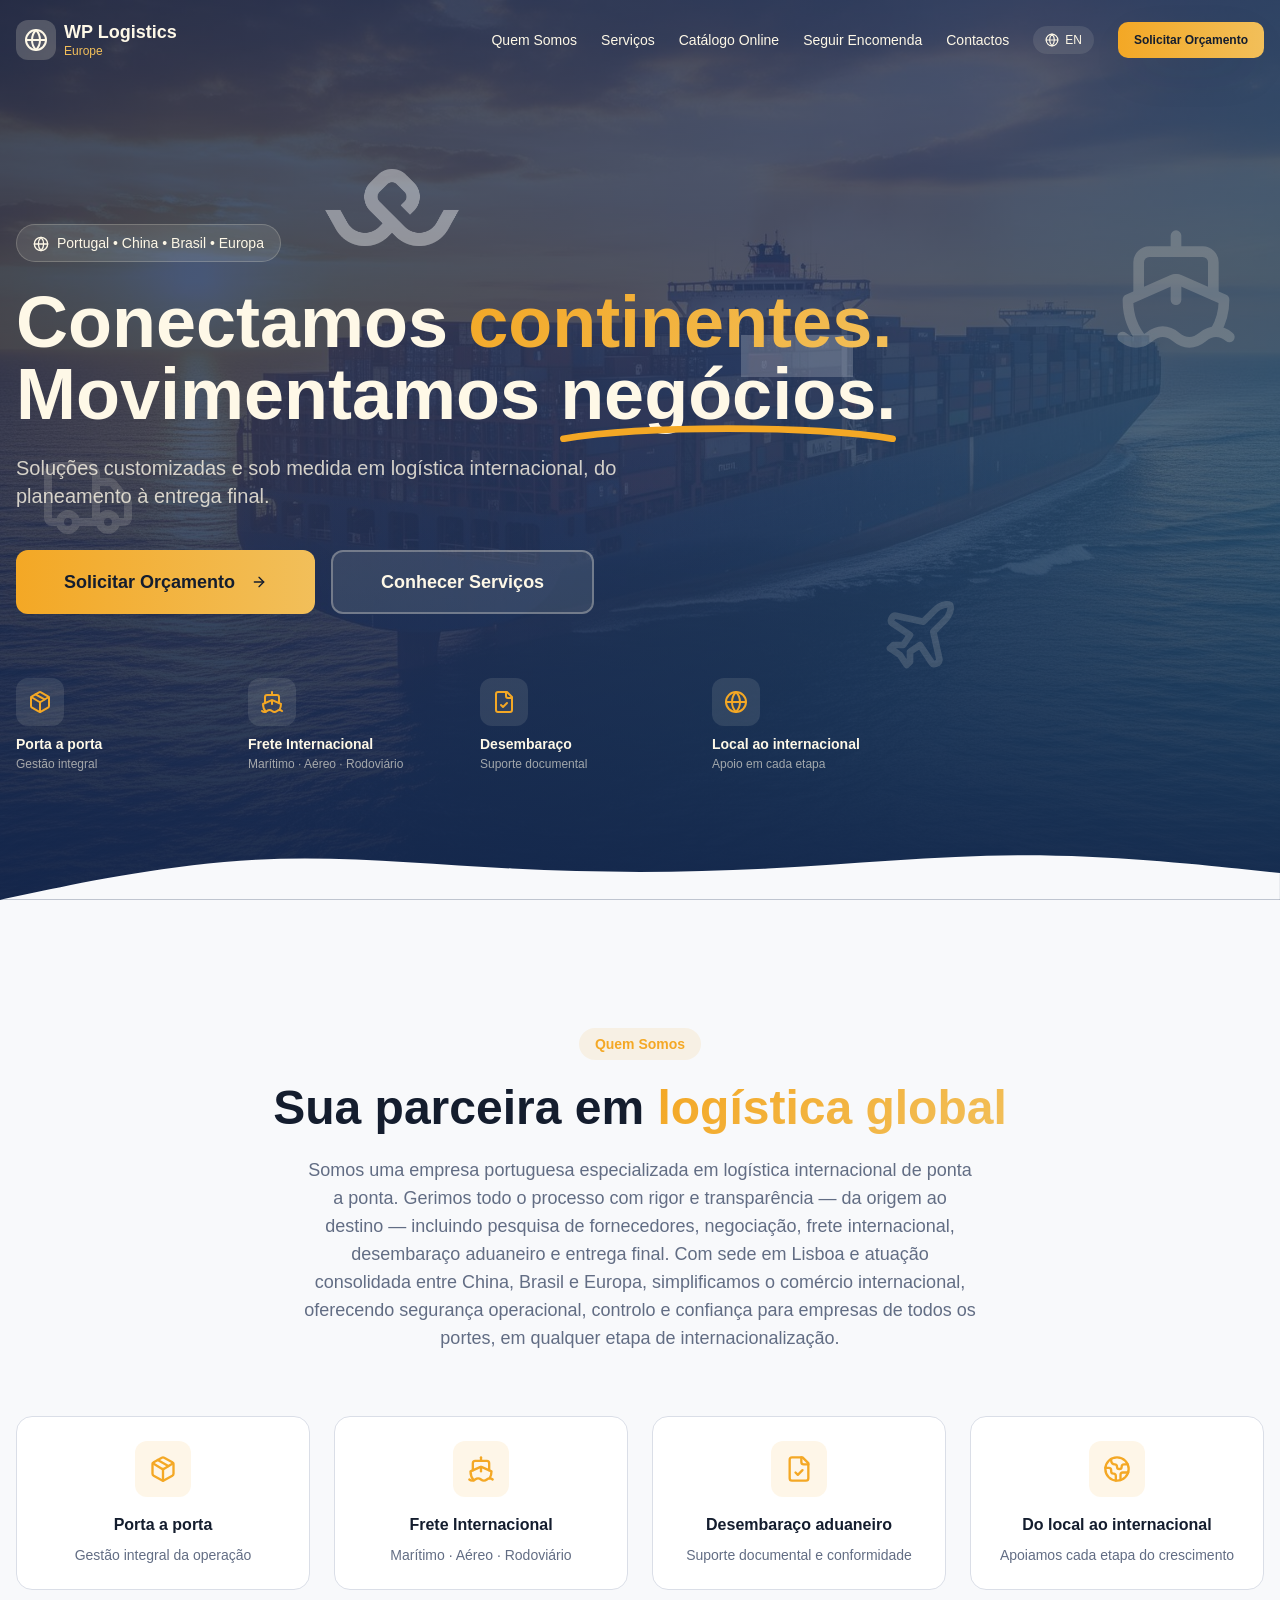
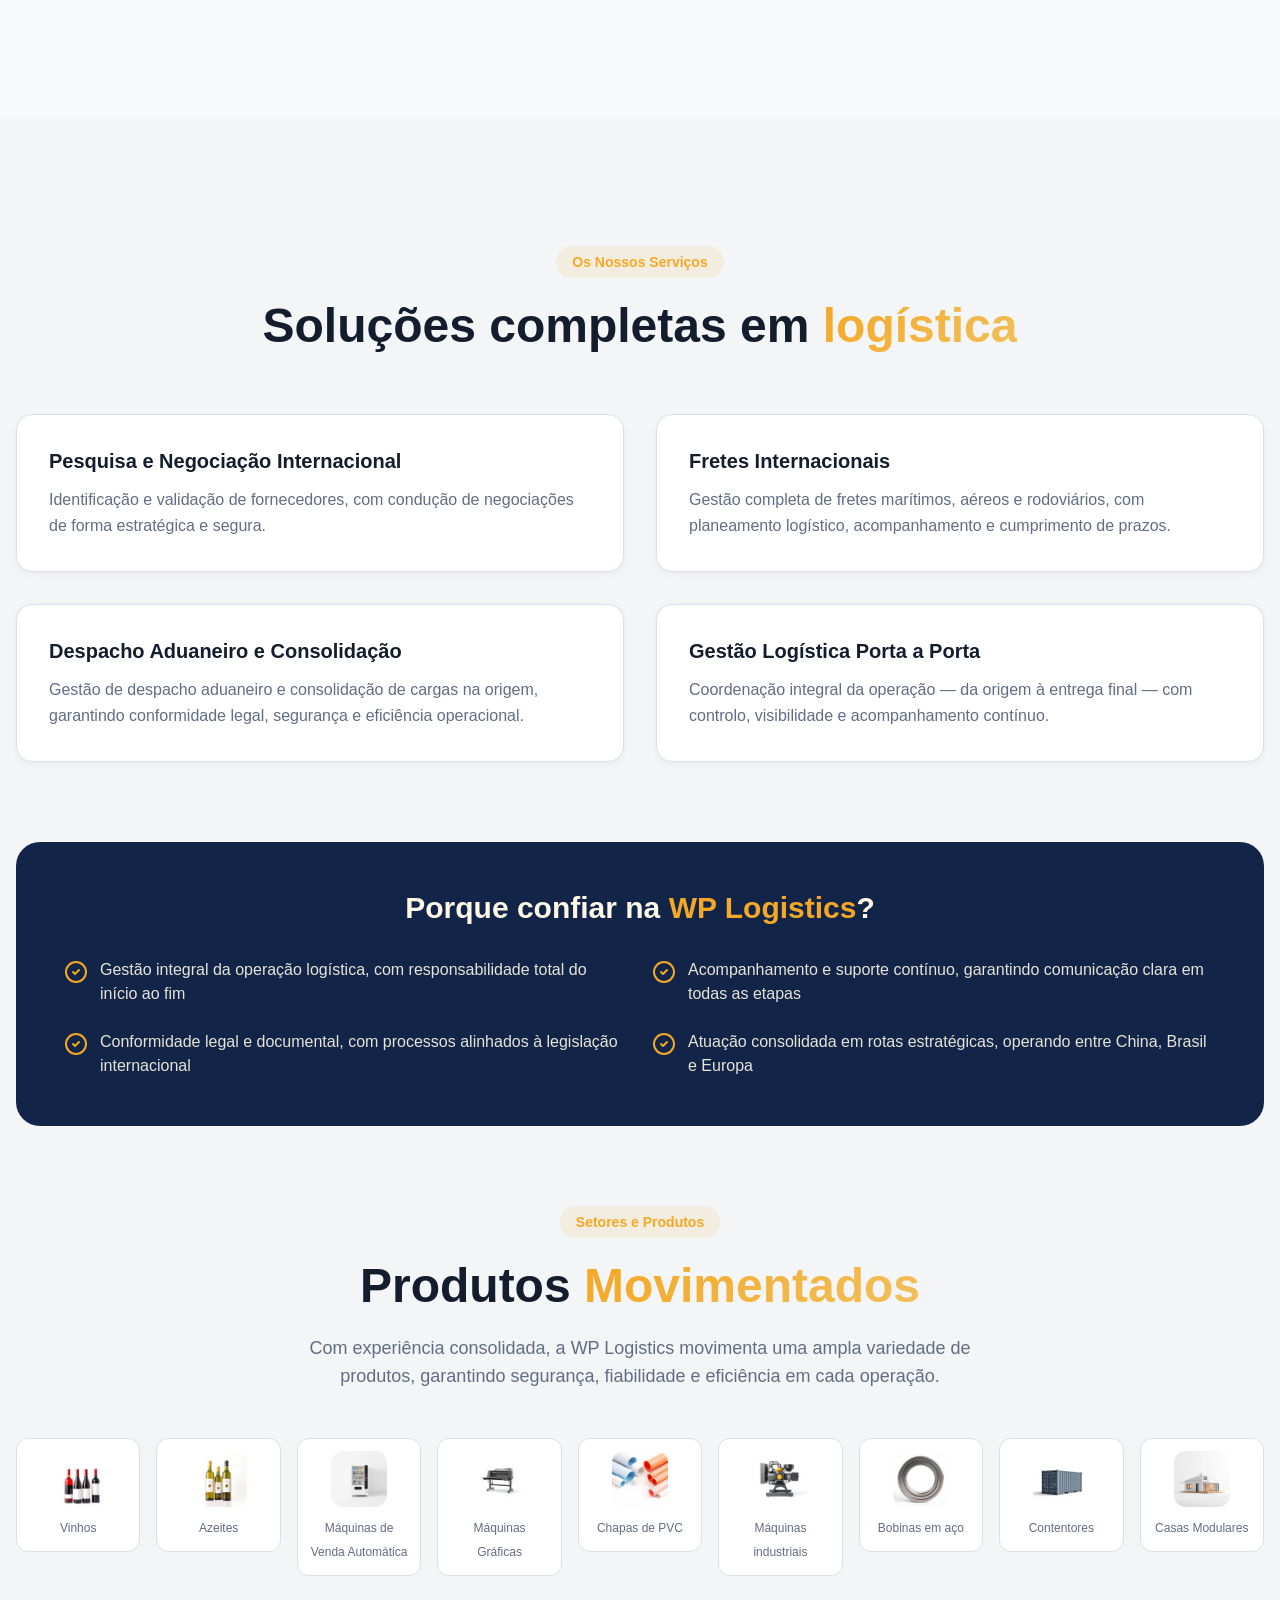
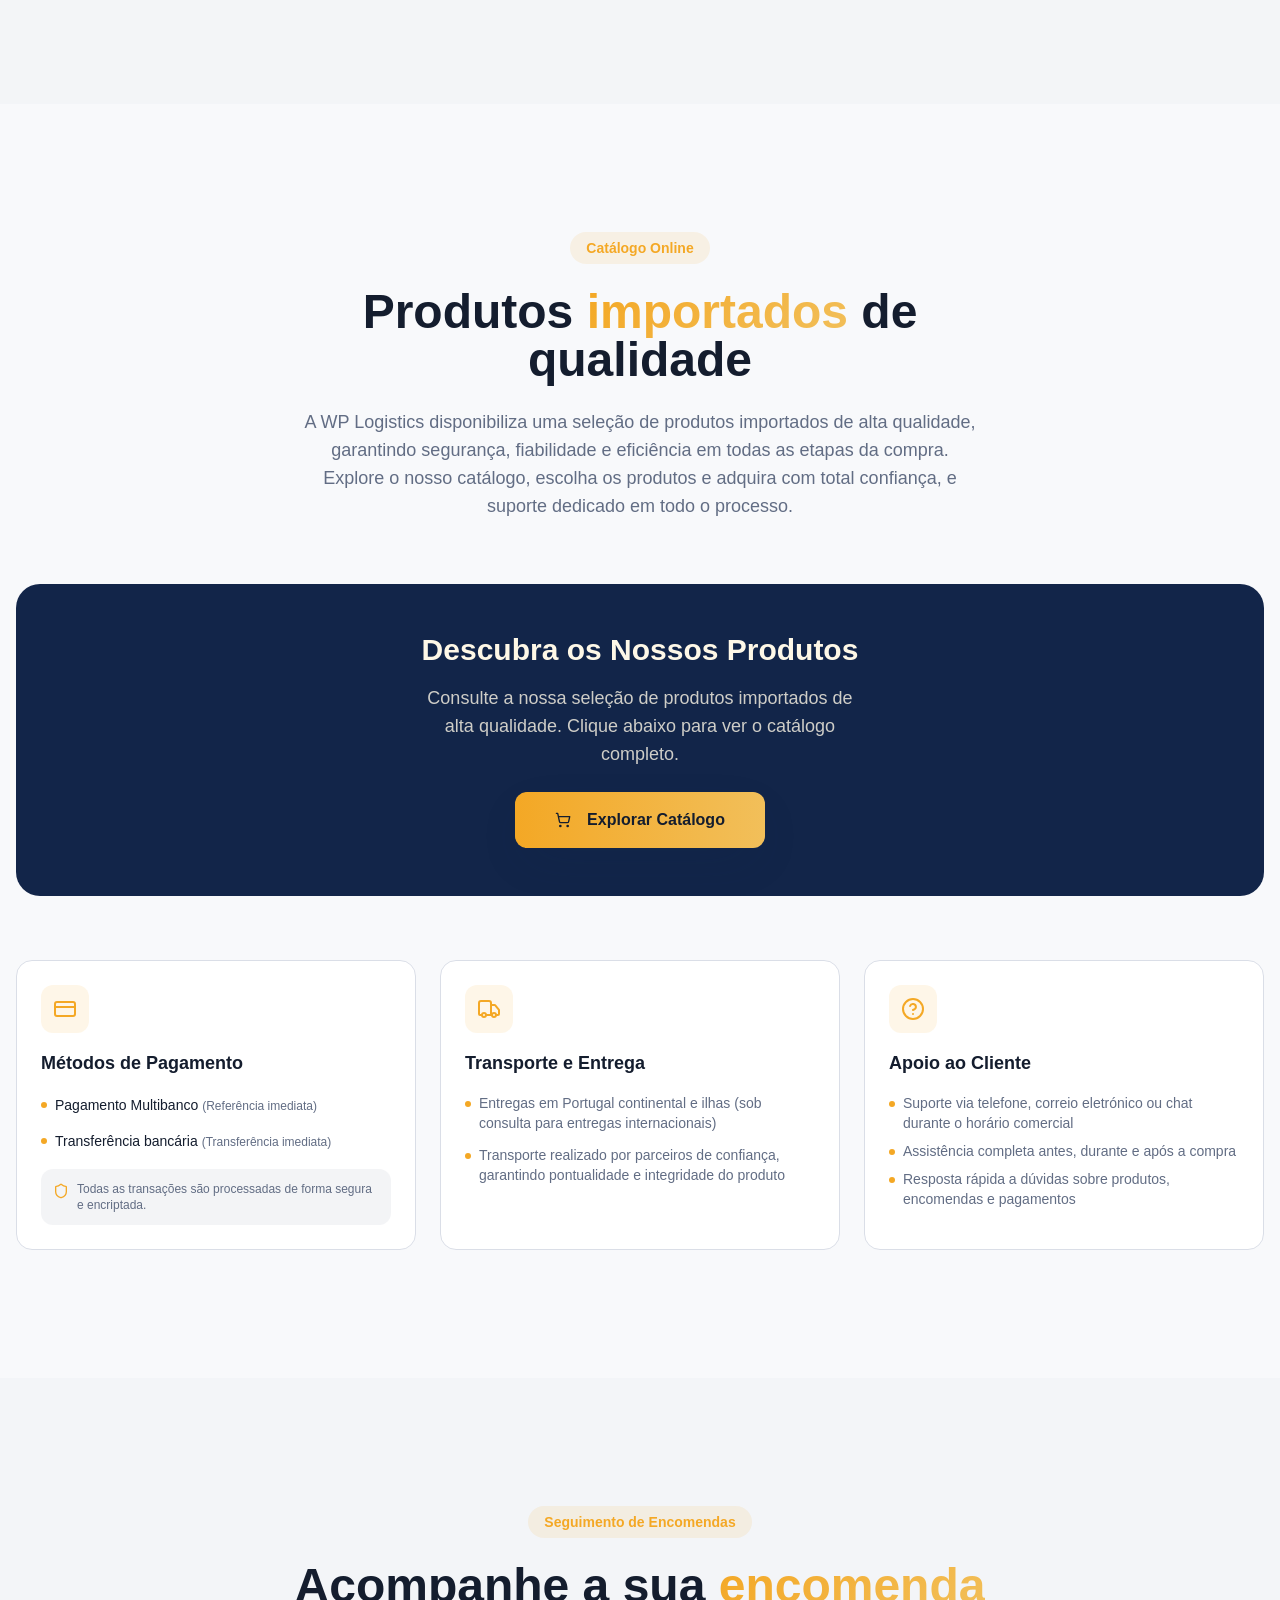
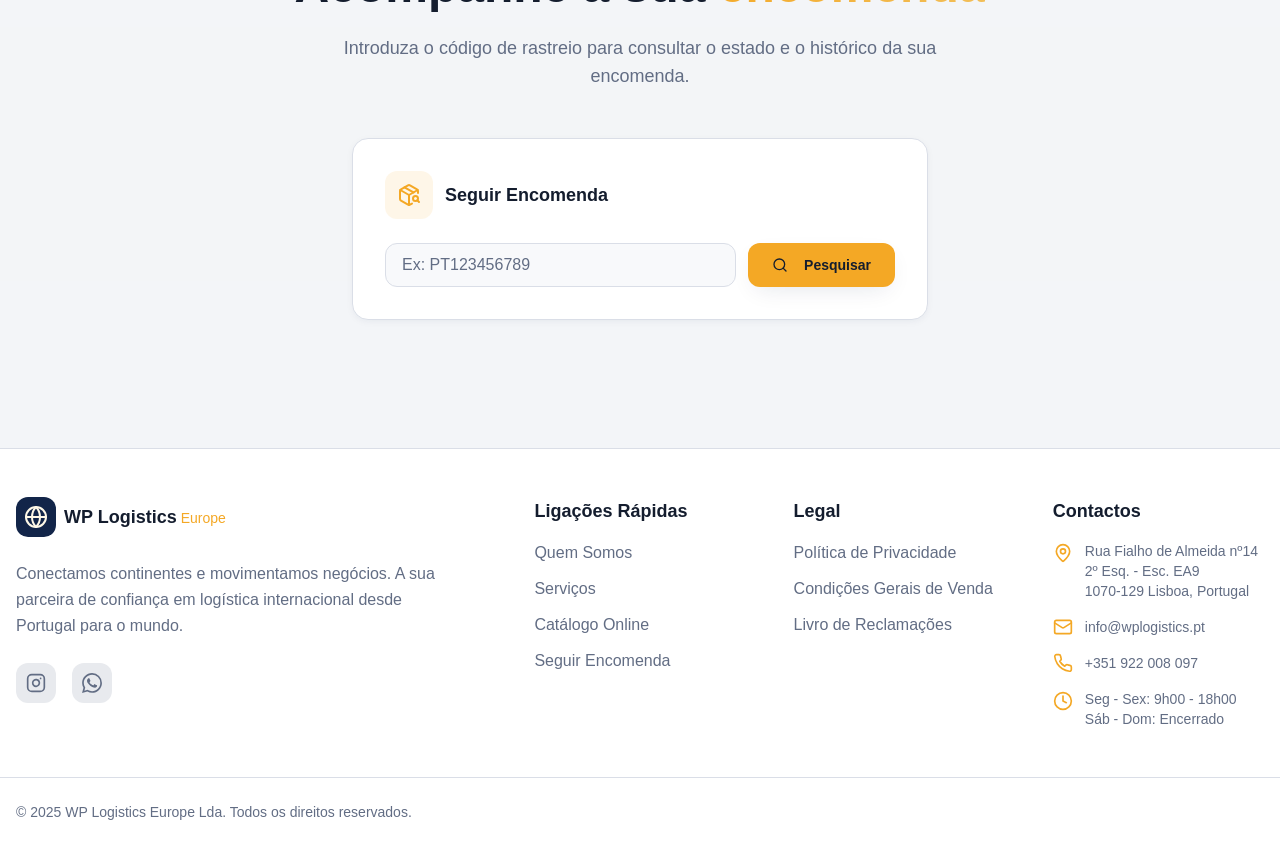
==== commit 36aa015a: "add tracking" ====
--- a/index.html
+++ b/index.html
@@ -19,8 +19,8 @@
     
     <link rel="canonical" href="https://wplogistics.pt" />
     <link rel="icon" type="image/x-icon" href="./favicon.ico" />
-    <script type="module" crossorigin src="./assets/index-CjY10Tew.js"></script>
-    <link rel="stylesheet" crossorigin href="./assets/index-BD4aBkjA.css">
+    <script type="module" crossorigin src="./assets/index-DNyVX7-D.js"></script>
+    <link rel="stylesheet" crossorigin href="./assets/index-DoG6KzY-.css">
   </head>
   <body>
     <div id="root"></div>
--- a/assets/index-DoG6KzY-.css
+++ b/assets/index-DoG6KzY-.css
@@ -0,0 +1 @@
+*,:before,:after{--tw-border-spacing-x: 0;--tw-border-spacing-y: 0;--tw-translate-x: 0;--tw-translate-y: 0;--tw-rotate: 0;--tw-skew-x: 0;--tw-skew-y: 0;--tw-scale-x: 1;--tw-scale-y: 1;--tw-pan-x: ;--tw-pan-y: ;--tw-pinch-zoom: ;--tw-scroll-snap-strictness: proximity;--tw-gradient-from-position: ;--tw-gradient-via-position: ;--tw-gradient-to-position: ;--tw-ordinal: ;--tw-slashed-zero: ;--tw-numeric-figure: ;--tw-numeric-spacing: ;--tw-numeric-fraction: ;--tw-ring-inset: ;--tw-ring-offset-width: 0px;--tw-ring-offset-color: #fff;--tw-ring-color: rgb(59 130 246 / .5);--tw-ring-offset-shadow: 0 0 #0000;--tw-ring-shadow: 0 0 #0000;--tw-shadow: 0 0 #0000;--tw-shadow-colored: 0 0 #0000;--tw-blur: ;--tw-brightness: ;--tw-contrast: ;--tw-grayscale: ;--tw-hue-rotate: ;--tw-invert: ;--tw-saturate: ;--tw-sepia: ;--tw-drop-shadow: ;--tw-backdrop-blur: ;--tw-backdrop-brightness: ;--tw-backdrop-contrast: ;--tw-backdrop-grayscale: ;--tw-backdrop-hue-rotate: ;--tw-backdrop-invert: ;--tw-backdrop-opacity: ;--tw-backdrop-saturate: ;--tw-backdrop-sepia: ;--tw-contain-size: ;--tw-contain-layout: ;--tw-contain-paint: ;--tw-contain-style: }::backdrop{--tw-border-spacing-x: 0;--tw-border-spacing-y: 0;--tw-translate-x: 0;--tw-translate-y: 0;--tw-rotate: 0;--tw-skew-x: 0;--tw-skew-y: 0;--tw-scale-x: 1;--tw-scale-y: 1;--tw-pan-x: ;--tw-pan-y: ;--tw-pinch-zoom: ;--tw-scroll-snap-strictness: proximity;--tw-gradient-from-position: ;--tw-gradient-via-position: ;--tw-gradient-to-position: ;--tw-ordinal: ;--tw-slashed-zero: ;--tw-numeric-figure: ;--tw-numeric-spacing: ;--tw-numeric-fraction: ;--tw-ring-inset: ;--tw-ring-offset-width: 0px;--tw-ring-offset-color: #fff;--tw-ring-color: rgb(59 130 246 / .5);--tw-ring-offset-shadow: 0 0 #0000;--tw-ring-shadow: 0 0 #0000;--tw-shadow: 0 0 #0000;--tw-shadow-colored: 0 0 #0000;--tw-blur: ;--tw-brightness: ;--tw-contrast: ;--tw-grayscale: ;--tw-hue-rotate: ;--tw-invert: ;--tw-saturate: ;--tw-sepia: ;--tw-drop-shadow: ;--tw-backdrop-blur: ;--tw-backdrop-brightness: ;--tw-backdrop-contrast: ;--tw-backdrop-grayscale: ;--tw-backdrop-hue-rotate: ;--tw-backdrop-invert: ;--tw-backdrop-opacity: ;--tw-backdrop-saturate: ;--tw-backdrop-sepia: ;--tw-contain-size: ;--tw-contain-layout: ;--tw-contain-paint: ;--tw-contain-style: }*,:before,:after{box-sizing:border-box;border-width:0;border-style:solid;border-color:#e5e7eb}:before,:after{--tw-content: ""}html,:host{line-height:1.5;-webkit-text-size-adjust:100%;-moz-tab-size:4;-o-tab-size:4;tab-size:4;font-family:ui-sans-serif,system-ui,sans-serif,"Apple Color Emoji","Segoe UI Emoji",Segoe UI Symbol,"Noto Color Emoji";font-feature-settings:normal;font-variation-settings:normal;-webkit-tap-highlight-color:transparent}body{margin:0;line-height:inherit}hr{height:0;color:inherit;border-top-width:1px}abbr:where([title]){-webkit-text-decoration:underline dotted;text-decoration:underline dotted}h1,h2,h3,h4,h5,h6{font-size:inherit;font-weight:inherit}a{color:inherit;text-decoration:inherit}b,strong{font-weight:bolder}code,kbd,samp,pre{font-family:ui-monospace,SFMono-Regular,Menlo,Monaco,Consolas,Liberation Mono,Courier New,monospace;font-feature-settings:normal;font-variation-settings:normal;font-size:1em}small{font-size:80%}sub,sup{font-size:75%;line-height:0;position:relative;vertical-align:baseline}sub{bottom:-.25em}sup{top:-.5em}table{text-indent:0;border-color:inherit;border-collapse:collapse}button,input,optgroup,select,textarea{font-family:inherit;font-feature-settings:inherit;font-variation-settings:inherit;font-size:100%;font-weight:inherit;line-height:inherit;letter-spacing:inherit;color:inherit;margin:0;padding:0}button,select{text-transform:none}button,input:where([type=button]),input:where([type=reset]),input:where([type=submit]){-webkit-appearance:button;background-color:transparent;background-image:none}:-moz-focusring{outline:auto}:-moz-ui-invalid{box-shadow:none}progress{vertical-align:baseline}::-webkit-inner-spin-button,::-webkit-outer-spin-button{height:auto}[type=search]{-webkit-appearance:textfield;outline-offset:-2px}::-webkit-search-decoration{-webkit-appearance:none}::-webkit-file-upload-button{-webkit-appearance:button;font:inherit}summary{display:list-item}blockquote,dl,dd,h1,h2,h3,h4,h5,h6,hr,figure,p,pre{margin:0}fieldset{margin:0;padding:0}legend{padding:0}ol,ul,menu{list-style:none;margin:0;padding:0}dialog{padding:0}textarea{resize:vertical}input::-moz-placeholder,textarea::-moz-placeholder{opacity:1;color:#9ca3af}input::placeholder,textarea::placeholder{opacity:1;color:#9ca3af}button,[role=button]{cursor:pointer}:disabled{cursor:default}img,svg,video,canvas,audio,iframe,embed,object{display:block;vertical-align:middle}img,video{max-width:100%;height:auto}[hidden]:where(:not([hidden=until-found])){display:none}:root{--background: 220 30% 98%;--foreground: 220 40% 13%;--card: 0 0% 100%;--card-foreground: 220 40% 13%;--popover: 0 0% 100%;--popover-foreground: 220 40% 13%;--primary: 220 60% 18%;--primary-foreground: 45 90% 95%;--secondary: 220 20% 94%;--secondary-foreground: 220 40% 20%;--muted: 220 15% 92%;--muted-foreground: 220 15% 45%;--accent: 38 90% 55%;--accent-foreground: 220 40% 13%;--destructive: 0 84.2% 60.2%;--destructive-foreground: 210 40% 98%;--border: 220 20% 88%;--input: 220 20% 88%;--ring: 38 90% 55%;--radius: .75rem;--navy: 220 60% 18%;--navy-light: 220 45% 25%;--gold: 38 90% 55%;--gold-light: 40 85% 65%;--ocean: 200 60% 45%;--gradient-hero: linear-gradient(135deg, hsl(220 60% 18%) 0%, hsl(220 45% 28%) 50%, hsl(200 50% 35%) 100%);--gradient-accent: linear-gradient(135deg, hsl(38 90% 55%) 0%, hsl(40 85% 65%) 100%);--gradient-card: linear-gradient(180deg, hsl(0 0% 100%) 0%, hsl(220 30% 98%) 100%);--shadow-sm: 0 2px 8px -2px hsl(220 60% 18% / .08);--shadow-md: 0 8px 24px -8px hsl(220 60% 18% / .12);--shadow-lg: 0 16px 48px -12px hsl(220 60% 18% / .18);--shadow-glow: 0 0 40px hsl(38 90% 55% / .3);--font-display: "Montserrat", sans-serif;--font-body: "Source Sans 3", sans-serif;--sidebar-background: 0 0% 98%;--sidebar-foreground: 240 5.3% 26.1%;--sidebar-primary: 240 5.9% 10%;--sidebar-primary-foreground: 0 0% 98%;--sidebar-accent: 240 4.8% 95.9%;--sidebar-accent-foreground: 240 5.9% 10%;--sidebar-border: 220 13% 91%;--sidebar-ring: 217.2 91.2% 59.8%}.dark{--background: 220 40% 8%;--foreground: 220 20% 95%;--card: 220 35% 12%;--card-foreground: 220 20% 95%;--popover: 220 35% 12%;--popover-foreground: 220 20% 95%;--primary: 38 90% 55%;--primary-foreground: 220 40% 13%;--secondary: 220 30% 18%;--secondary-foreground: 220 20% 90%;--muted: 220 25% 15%;--muted-foreground: 220 15% 60%;--accent: 38 85% 60%;--accent-foreground: 220 40% 13%;--destructive: 0 62.8% 30.6%;--destructive-foreground: 210 40% 98%;--border: 220 25% 20%;--input: 220 25% 20%;--ring: 38 90% 55%;--sidebar-background: 240 5.9% 10%;--sidebar-foreground: 240 4.8% 95.9%;--sidebar-primary: 224.3 76.3% 48%;--sidebar-primary-foreground: 0 0% 100%;--sidebar-accent: 240 3.7% 15.9%;--sidebar-accent-foreground: 240 4.8% 95.9%;--sidebar-border: 240 3.7% 15.9%;--sidebar-ring: 217.2 91.2% 59.8%}*{border-color:hsl(var(--border))}html{scroll-behavior:smooth}body{background-color:hsl(var(--background));color:hsl(var(--foreground));font-family:var(--font-body)}h1,h2,h3,h4,h5,h6{font-family:var(--font-display)}.container{width:100%;margin-right:auto;margin-left:auto;padding-right:2rem;padding-left:2rem}@media (min-width: 1400px){.container{max-width:1400px}}.sr-only{position:absolute;width:1px;height:1px;padding:0;margin:-1px;overflow:hidden;clip:rect(0,0,0,0);white-space:nowrap;border-width:0}.pointer-events-none{pointer-events:none}.pointer-events-auto{pointer-events:auto}.visible{visibility:visible}.invisible{visibility:hidden}.fixed{position:fixed}.absolute{position:absolute}.relative{position:relative}.sticky{position:sticky}.inset-0{top:0;right:0;bottom:0;left:0}.inset-x-0{left:0;right:0}.inset-y-0{top:0;bottom:0}.-bottom-1{bottom:-.25rem}.-bottom-12{bottom:-3rem}.-bottom-2{bottom:-.5rem}.-left-12{left:-3rem}.-left-\[31px\]{left:-31px}.-right-12{right:-3rem}.-right-2{right:-.5rem}.-top-12{top:-3rem}.-top-2{top:-.5rem}.bottom-0{bottom:0}.bottom-1\/4{bottom:25%}.left-0{left:0}.left-1{left:.25rem}.left-1\/2{left:50%}.left-1\/4{left:25%}.left-2{left:.5rem}.left-3{left:.75rem}.left-4{left:1rem}.left-\[50\%\]{left:50%}.right-0{right:0}.right-1{right:.25rem}.right-1\/3{right:33.333333%}.right-1\/4{right:25%}.right-2{right:.5rem}.right-3{right:.75rem}.right-4{right:1rem}.top-0{top:0}.top-1{top:.25rem}.top-1\.5{top:.375rem}.top-1\/2{top:50%}.top-1\/3{top:33.333333%}.top-1\/4{top:25%}.top-2{top:.5rem}.top-3\.5{top:.875rem}.top-4{top:1rem}.top-\[12\%\]{top:12%}.top-\[1px\]{top:1px}.top-\[50\%\]{top:50%}.top-\[60\%\]{top:60%}.top-full{top:100%}.z-10{z-index:10}.z-20{z-index:20}.z-50{z-index:50}.z-\[100\]{z-index:100}.z-\[1\]{z-index:1}.-mx-1{margin-left:-.25rem;margin-right:-.25rem}.mx-2{margin-left:.5rem;margin-right:.5rem}.mx-3\.5{margin-left:.875rem;margin-right:.875rem}.mx-4{margin-left:1rem;margin-right:1rem}.mx-auto{margin-left:auto;margin-right:auto}.my-0\.5{margin-top:.125rem;margin-bottom:.125rem}.my-1{margin-top:.25rem;margin-bottom:.25rem}.-ml-4{margin-left:-1rem}.-mt-4{margin-top:-1rem}.mb-1{margin-bottom:.25rem}.mb-10{margin-bottom:2.5rem}.mb-12{margin-bottom:3rem}.mb-16{margin-bottom:4rem}.mb-2{margin-bottom:.5rem}.mb-20{margin-bottom:5rem}.mb-3{margin-bottom:.75rem}.mb-4{margin-bottom:1rem}.mb-6{margin-bottom:1.5rem}.mb-8{margin-bottom:2rem}.ml-1{margin-left:.25rem}.ml-2{margin-left:.5rem}.ml-3{margin-left:.75rem}.ml-auto{margin-left:auto}.mr-1{margin-right:.25rem}.mr-2{margin-right:.5rem}.mt-0\.5{margin-top:.125rem}.mt-1{margin-top:.25rem}.mt-1\.5{margin-top:.375rem}.mt-10{margin-top:2.5rem}.mt-12{margin-top:3rem}.mt-2{margin-top:.5rem}.mt-24{margin-top:6rem}.mt-3{margin-top:.75rem}.mt-4{margin-top:1rem}.mt-6{margin-top:1.5rem}.mt-8{margin-top:2rem}.mt-auto{margin-top:auto}.line-clamp-1{overflow:hidden;display:-webkit-box;-webkit-box-orient:vertical;-webkit-line-clamp:1}.line-clamp-2{overflow:hidden;display:-webkit-box;-webkit-box-orient:vertical;-webkit-line-clamp:2}.block{display:block}.inline-block{display:inline-block}.inline{display:inline}.flex{display:flex}.inline-flex{display:inline-flex}.table{display:table}.grid{display:grid}.hidden{display:none}.aspect-square{aspect-ratio:1 / 1}.aspect-video{aspect-ratio:16 / 9}.size-4{width:1rem;height:1rem}.h-0\.5{height:.125rem}.h-1\.5{height:.375rem}.h-10{height:2.5rem}.h-11{height:2.75rem}.h-12{height:3rem}.h-14{height:3.5rem}.h-16{height:4rem}.h-2{height:.5rem}.h-2\.5{height:.625rem}.h-20{height:5rem}.h-24{height:6rem}.h-3{height:.75rem}.h-3\.5{height:.875rem}.h-4{height:1rem}.h-5{height:1.25rem}.h-6{height:1.5rem}.h-7{height:1.75rem}.h-8{height:2rem}.h-9{height:2.25rem}.h-\[1px\]{height:1px}.h-\[var\(--radix-navigation-menu-viewport-height\)\]{height:var(--radix-navigation-menu-viewport-height)}.h-\[var\(--radix-select-trigger-height\)\]{height:var(--radix-select-trigger-height)}.h-auto{height:auto}.h-full{height:100%}.h-px{height:1px}.h-svh{height:100svh}.max-h-0{max-height:0px}.max-h-96{max-height:24rem}.max-h-\[300px\]{max-height:300px}.max-h-\[90vh\]{max-height:90vh}.max-h-screen{max-height:100vh}.min-h-0{min-height:0px}.min-h-\[80px\]{min-height:80px}.min-h-screen{min-height:100vh}.min-h-svh{min-height:100svh}.w-0{width:0px}.w-1{width:.25rem}.w-1\.5{width:.375rem}.w-10{width:2.5rem}.w-11{width:2.75rem}.w-12{width:3rem}.w-14{width:3.5rem}.w-16{width:4rem}.w-2{width:.5rem}.w-2\.5{width:.625rem}.w-20{width:5rem}.w-24{width:6rem}.w-3{width:.75rem}.w-3\.5{width:.875rem}.w-3\/4{width:75%}.w-4{width:1rem}.w-5{width:1.25rem}.w-6{width:1.5rem}.w-64{width:16rem}.w-7{width:1.75rem}.w-72{width:18rem}.w-8{width:2rem}.w-9{width:2.25rem}.w-\[--sidebar-width\]{width:var(--sidebar-width)}.w-\[100px\]{width:100px}.w-\[1px\]{width:1px}.w-auto{width:auto}.w-full{width:100%}.w-max{width:-moz-max-content;width:max-content}.w-px{width:1px}.min-w-0{min-width:0px}.min-w-5{min-width:1.25rem}.min-w-\[12rem\]{min-width:12rem}.min-w-\[8rem\]{min-width:8rem}.min-w-\[var\(--radix-select-trigger-width\)\]{min-width:var(--radix-select-trigger-width)}.max-w-2xl{max-width:42rem}.max-w-3xl{max-width:48rem}.max-w-4xl{max-width:56rem}.max-w-\[--skeleton-width\]{max-width:var(--skeleton-width)}.max-w-lg{max-width:32rem}.max-w-max{max-width:-moz-max-content;max-width:max-content}.max-w-md{max-width:28rem}.max-w-xl{max-width:36rem}.flex-1{flex:1 1 0%}.flex-shrink-0,.shrink-0{flex-shrink:0}.grow{flex-grow:1}.grow-0{flex-grow:0}.basis-full{flex-basis:100%}.caption-bottom{caption-side:bottom}.border-collapse{border-collapse:collapse}.-translate-x-1\/2{--tw-translate-x: -50%;transform:translate(var(--tw-translate-x),var(--tw-translate-y)) rotate(var(--tw-rotate)) skew(var(--tw-skew-x)) skewY(var(--tw-skew-y)) scaleX(var(--tw-scale-x)) scaleY(var(--tw-scale-y))}.-translate-x-px{--tw-translate-x: -1px;transform:translate(var(--tw-translate-x),var(--tw-translate-y)) rotate(var(--tw-rotate)) skew(var(--tw-skew-x)) skewY(var(--tw-skew-y)) scaleX(var(--tw-scale-x)) scaleY(var(--tw-scale-y))}.-translate-y-1\/2{--tw-translate-y: -50%;transform:translate(var(--tw-translate-x),var(--tw-translate-y)) rotate(var(--tw-rotate)) skew(var(--tw-skew-x)) skewY(var(--tw-skew-y)) scaleX(var(--tw-scale-x)) scaleY(var(--tw-scale-y))}.translate-x-\[-50\%\]{--tw-translate-x: -50%;transform:translate(var(--tw-translate-x),var(--tw-translate-y)) rotate(var(--tw-rotate)) skew(var(--tw-skew-x)) skewY(var(--tw-skew-y)) scaleX(var(--tw-scale-x)) scaleY(var(--tw-scale-y))}.translate-x-px{--tw-translate-x: 1px;transform:translate(var(--tw-translate-x),var(--tw-translate-y)) rotate(var(--tw-rotate)) skew(var(--tw-skew-x)) skewY(var(--tw-skew-y)) scaleX(var(--tw-scale-x)) scaleY(var(--tw-scale-y))}.translate-y-\[-50\%\]{--tw-translate-y: -50%;transform:translate(var(--tw-translate-x),var(--tw-translate-y)) rotate(var(--tw-rotate)) skew(var(--tw-skew-x)) skewY(var(--tw-skew-y)) scaleX(var(--tw-scale-x)) scaleY(var(--tw-scale-y))}.rotate-180{--tw-rotate: 180deg;transform:translate(var(--tw-translate-x),var(--tw-translate-y)) rotate(var(--tw-rotate)) skew(var(--tw-skew-x)) skewY(var(--tw-skew-y)) scaleX(var(--tw-scale-x)) scaleY(var(--tw-scale-y))}.rotate-45{--tw-rotate: 45deg;transform:translate(var(--tw-translate-x),var(--tw-translate-y)) rotate(var(--tw-rotate)) skew(var(--tw-skew-x)) skewY(var(--tw-skew-y)) scaleX(var(--tw-scale-x)) scaleY(var(--tw-scale-y))}.rotate-90{--tw-rotate: 90deg;transform:translate(var(--tw-translate-x),var(--tw-translate-y)) rotate(var(--tw-rotate)) skew(var(--tw-skew-x)) skewY(var(--tw-skew-y)) scaleX(var(--tw-scale-x)) scaleY(var(--tw-scale-y))}.transform{transform:translate(var(--tw-translate-x),var(--tw-translate-y)) rotate(var(--tw-rotate)) skew(var(--tw-skew-x)) skewY(var(--tw-skew-y)) scaleX(var(--tw-scale-x)) scaleY(var(--tw-scale-y))}@keyframes pulse{50%{opacity:.5}}.animate-pulse{animation:pulse 2s cubic-bezier(.4,0,.6,1) infinite}@keyframes spin{to{transform:rotate(360deg)}}.animate-spin{animation:spin 1s linear infinite}.cursor-default{cursor:default}.cursor-pointer{cursor:pointer}.touch-none{touch-action:none}.select-none{-webkit-user-select:none;-moz-user-select:none;user-select:none}.list-none{list-style-type:none}.grid-cols-1{grid-template-columns:repeat(1,minmax(0,1fr))}.grid-cols-2{grid-template-columns:repeat(2,minmax(0,1fr))}.grid-cols-3{grid-template-columns:repeat(3,minmax(0,1fr))}.flex-row{flex-direction:row}.flex-col{flex-direction:column}.flex-col-reverse{flex-direction:column-reverse}.flex-wrap{flex-wrap:wrap}.items-start{align-items:flex-start}.items-end{align-items:flex-end}.items-center{align-items:center}.items-baseline{align-items:baseline}.items-stretch{align-items:stretch}.justify-end{justify-content:flex-end}.justify-center{justify-content:center}.justify-between{justify-content:space-between}.gap-0{gap:0px}.gap-1{gap:.25rem}.gap-1\.5{gap:.375rem}.gap-10{gap:2.5rem}.gap-2{gap:.5rem}.gap-3{gap:.75rem}.gap-4{gap:1rem}.gap-6{gap:1.5rem}.space-x-1>:not([hidden])~:not([hidden]){--tw-space-x-reverse: 0;margin-right:calc(.25rem * var(--tw-space-x-reverse));margin-left:calc(.25rem * calc(1 - var(--tw-space-x-reverse)))}.space-x-4>:not([hidden])~:not([hidden]){--tw-space-x-reverse: 0;margin-right:calc(1rem * var(--tw-space-x-reverse));margin-left:calc(1rem * calc(1 - var(--tw-space-x-reverse)))}.space-y-1>:not([hidden])~:not([hidden]){--tw-space-y-reverse: 0;margin-top:calc(.25rem * calc(1 - var(--tw-space-y-reverse)));margin-bottom:calc(.25rem * var(--tw-space-y-reverse))}.space-y-1\.5>:not([hidden])~:not([hidden]){--tw-space-y-reverse: 0;margin-top:calc(.375rem * calc(1 - var(--tw-space-y-reverse)));margin-bottom:calc(.375rem * var(--tw-space-y-reverse))}.space-y-2>:not([hidden])~:not([hidden]){--tw-space-y-reverse: 0;margin-top:calc(.5rem * calc(1 - var(--tw-space-y-reverse)));margin-bottom:calc(.5rem * var(--tw-space-y-reverse))}.space-y-3>:not([hidden])~:not([hidden]){--tw-space-y-reverse: 0;margin-top:calc(.75rem * calc(1 - var(--tw-space-y-reverse)));margin-bottom:calc(.75rem * var(--tw-space-y-reverse))}.space-y-4>:not([hidden])~:not([hidden]){--tw-space-y-reverse: 0;margin-top:calc(1rem * calc(1 - var(--tw-space-y-reverse)));margin-bottom:calc(1rem * var(--tw-space-y-reverse))}.space-y-6>:not([hidden])~:not([hidden]){--tw-space-y-reverse: 0;margin-top:calc(1.5rem * calc(1 - var(--tw-space-y-reverse)));margin-bottom:calc(1.5rem * var(--tw-space-y-reverse))}.space-y-8>:not([hidden])~:not([hidden]){--tw-space-y-reverse: 0;margin-top:calc(2rem * calc(1 - var(--tw-space-y-reverse)));margin-bottom:calc(2rem * var(--tw-space-y-reverse))}.overflow-auto{overflow:auto}.overflow-hidden{overflow:hidden}.overflow-y-auto{overflow-y:auto}.overflow-x-hidden{overflow-x:hidden}.whitespace-nowrap{white-space:nowrap}.whitespace-pre-line{white-space:pre-line}.break-words{overflow-wrap:break-word}.rounded{border-radius:.25rem}.rounded-2xl{border-radius:1rem}.rounded-3xl{border-radius:1.5rem}.rounded-\[2px\]{border-radius:2px}.rounded-\[inherit\]{border-radius:inherit}.rounded-full{border-radius:9999px}.rounded-lg{border-radius:var(--radius)}.rounded-md{border-radius:calc(var(--radius) - 2px)}.rounded-sm{border-radius:calc(var(--radius) - 4px)}.rounded-xl{border-radius:.75rem}.rounded-t-\[10px\]{border-top-left-radius:10px;border-top-right-radius:10px}.rounded-tl-sm{border-top-left-radius:calc(var(--radius) - 4px)}.border{border-width:1px}.border-2{border-width:2px}.border-\[1\.5px\]{border-width:1.5px}.border-y{border-top-width:1px;border-bottom-width:1px}.border-b{border-bottom-width:1px}.border-l{border-left-width:1px}.border-l-2{border-left-width:2px}.border-r{border-right-width:1px}.border-t{border-top-width:1px}.border-dashed{border-style:dashed}.border-\[--color-border\]{border-color:var(--color-border)}.border-\[hsl\(var\(--primary-foreground\)\/0\.3\)\]{border-color:hsl(var(--primary-foreground)/.3)}.border-accent{border-color:hsl(var(--accent))}.border-border{border-color:hsl(var(--border))}.border-border\/50{border-color:hsl(var(--border) / .5)}.border-destructive{border-color:hsl(var(--destructive))}.border-destructive\/50{border-color:hsl(var(--destructive) / .5)}.border-input{border-color:hsl(var(--input))}.border-primary{border-color:hsl(var(--primary))}.border-primary-foreground\/20{border-color:hsl(var(--primary-foreground) / .2)}.border-primary\/10{border-color:hsl(var(--primary) / .1)}.border-primary\/20{border-color:hsl(var(--primary) / .2)}.border-sidebar-border{border-color:hsl(var(--sidebar-border))}.border-transparent{border-color:transparent}.border-l-transparent{border-left-color:transparent}.border-t-transparent{border-top-color:transparent}.bg-\[--color-bg\]{background-color:var(--color-bg)}.bg-\[hsl\(var\(--primary-foreground\)\/0\.1\)\]{background-color:hsl(var(--primary-foreground)/.1)}.bg-accent{background-color:hsl(var(--accent))}.bg-accent\/10{background-color:hsl(var(--accent) / .1)}.bg-background{background-color:hsl(var(--background))}.bg-black\/80{background-color:#000c}.bg-border{background-color:hsl(var(--border))}.bg-card{background-color:hsl(var(--card))}.bg-card\/95{background-color:hsl(var(--card) / .95)}.bg-destructive{background-color:hsl(var(--destructive))}.bg-destructive\/10{background-color:hsl(var(--destructive) / .1)}.bg-foreground{background-color:hsl(var(--foreground))}.bg-foreground\/50{background-color:hsl(var(--foreground) / .5)}.bg-foreground\/60{background-color:hsl(var(--foreground) / .6)}.bg-green-100{--tw-bg-opacity: 1;background-color:rgb(220 252 231 / var(--tw-bg-opacity, 1))}.bg-muted{background-color:hsl(var(--muted))}.bg-muted\/30{background-color:hsl(var(--muted) / .3)}.bg-muted\/50{background-color:hsl(var(--muted) / .5)}.bg-popover{background-color:hsl(var(--popover))}.bg-primary{background-color:hsl(var(--primary))}.bg-primary-foreground\/10{background-color:hsl(var(--primary-foreground) / .1)}.bg-primary-foreground\/20{background-color:hsl(var(--primary-foreground) / .2)}.bg-primary\/10{background-color:hsl(var(--primary) / .1)}.bg-primary\/5{background-color:hsl(var(--primary) / .05)}.bg-secondary{background-color:hsl(var(--secondary))}.bg-sidebar{background-color:hsl(var(--sidebar-background))}.bg-sidebar-border{background-color:hsl(var(--sidebar-border))}.bg-transparent{background-color:transparent}.bg-gradient-to-b{background-image:linear-gradient(to bottom,var(--tw-gradient-stops))}.bg-gradient-to-br{background-image:linear-gradient(to bottom right,var(--tw-gradient-stops))}.bg-gradient-to-r{background-image:linear-gradient(to right,var(--tw-gradient-stops))}.bg-gradient-to-t{background-image:linear-gradient(to top,var(--tw-gradient-stops))}.from-\[hsl\(38\,90\%\,55\%\)\]{--tw-gradient-from: hsl(38,90%,55%) var(--tw-gradient-from-position);--tw-gradient-to: hsl(38 90% 55% / 0) var(--tw-gradient-to-position);--tw-gradient-stops: var(--tw-gradient-from), var(--tw-gradient-to)}.from-primary\/10{--tw-gradient-from: hsl(var(--primary) / .1) var(--tw-gradient-from-position);--tw-gradient-to: hsl(var(--primary) / 0) var(--tw-gradient-to-position);--tw-gradient-stops: var(--tw-gradient-from), var(--tw-gradient-to)}.from-primary\/5{--tw-gradient-from: hsl(var(--primary) / .05) var(--tw-gradient-from-position);--tw-gradient-to: hsl(var(--primary) / 0) var(--tw-gradient-to-position);--tw-gradient-stops: var(--tw-gradient-from), var(--tw-gradient-to)}.from-primary\/90{--tw-gradient-from: hsl(var(--primary) / .9) var(--tw-gradient-from-position);--tw-gradient-to: hsl(var(--primary) / 0) var(--tw-gradient-to-position);--tw-gradient-stops: var(--tw-gradient-from), var(--tw-gradient-to)}.via-background{--tw-gradient-to: hsl(var(--background) / 0) var(--tw-gradient-to-position);--tw-gradient-stops: var(--tw-gradient-from), hsl(var(--background)) var(--tw-gradient-via-position), var(--tw-gradient-to)}.via-transparent{--tw-gradient-to: rgb(0 0 0 / 0) var(--tw-gradient-to-position);--tw-gradient-stops: var(--tw-gradient-from), transparent var(--tw-gradient-via-position), var(--tw-gradient-to)}.to-\[hsl\(40\,85\%\,65\%\)\]{--tw-gradient-to: hsl(40,85%,65%) var(--tw-gradient-to-position)}.to-background{--tw-gradient-to: hsl(var(--background)) var(--tw-gradient-to-position)}.to-secondary\/10{--tw-gradient-to: hsl(var(--secondary) / .1) var(--tw-gradient-to-position)}.to-secondary\/20{--tw-gradient-to: hsl(var(--secondary) / .2) var(--tw-gradient-to-position)}.to-transparent{--tw-gradient-to: transparent var(--tw-gradient-to-position)}.fill-current{fill:currentColor}.object-contain{-o-object-fit:contain;object-fit:contain}.object-cover{-o-object-fit:cover;object-fit:cover}.p-0{padding:0}.p-1{padding:.25rem}.p-2{padding:.5rem}.p-3{padding:.75rem}.p-4{padding:1rem}.p-5{padding:1.25rem}.p-6{padding:1.5rem}.p-8{padding:2rem}.p-\[1px\]{padding:1px}.px-1{padding-left:.25rem;padding-right:.25rem}.px-10{padding-left:2.5rem;padding-right:2.5rem}.px-12{padding-left:3rem;padding-right:3rem}.px-2{padding-left:.5rem;padding-right:.5rem}.px-2\.5{padding-left:.625rem;padding-right:.625rem}.px-3{padding-left:.75rem;padding-right:.75rem}.px-4{padding-left:1rem;padding-right:1rem}.px-5{padding-left:1.25rem;padding-right:1.25rem}.px-6{padding-left:1.5rem;padding-right:1.5rem}.py-0\.5{padding-top:.125rem;padding-bottom:.125rem}.py-1{padding-top:.25rem;padding-bottom:.25rem}.py-1\.5{padding-top:.375rem;padding-bottom:.375rem}.py-12{padding-top:3rem;padding-bottom:3rem}.py-16{padding-top:4rem;padding-bottom:4rem}.py-2{padding-top:.5rem;padding-bottom:.5rem}.py-20{padding-top:5rem;padding-bottom:5rem}.py-3{padding-top:.75rem;padding-bottom:.75rem}.py-4{padding-top:1rem;padding-bottom:1rem}.py-5{padding-top:1.25rem;padding-bottom:1.25rem}.py-6{padding-top:1.5rem;padding-bottom:1.5rem}.py-8{padding-top:2rem;padding-bottom:2rem}.pb-3{padding-bottom:.75rem}.pb-4{padding-bottom:1rem}.pl-10{padding-left:2.5rem}.pl-2\.5{padding-left:.625rem}.pl-4{padding-left:1rem}.pl-6{padding-left:1.5rem}.pl-8{padding-left:2rem}.pr-2{padding-right:.5rem}.pr-2\.5{padding-right:.625rem}.pr-8{padding-right:2rem}.pt-0{padding-top:0}.pt-1{padding-top:.25rem}.pt-2{padding-top:.5rem}.pt-24{padding-top:6rem}.pt-3{padding-top:.75rem}.pt-4{padding-top:1rem}.pt-8{padding-top:2rem}.text-left{text-align:left}.text-center{text-align:center}.align-middle{vertical-align:middle}.font-body{font-family:var(--font-body),sans-serif}.font-display{font-family:var(--font-display),sans-serif}.font-mono{font-family:ui-monospace,SFMono-Regular,Menlo,Monaco,Consolas,Liberation Mono,Courier New,monospace}.text-2xl{font-size:1.5rem;line-height:2rem}.text-3xl{font-size:1.875rem;line-height:2.25rem}.text-4xl{font-size:2.25rem;line-height:2.5rem}.text-\[0\.8rem\]{font-size:.8rem}.text-\[10px\]{font-size:10px}.text-base{font-size:1rem;line-height:1.5rem}.text-lg{font-size:1.125rem;line-height:1.75rem}.text-sm{font-size:.875rem;line-height:1.25rem}.text-xl{font-size:1.25rem;line-height:1.75rem}.text-xs{font-size:.75rem;line-height:1rem}.font-bold{font-weight:700}.font-extrabold{font-weight:800}.font-medium{font-weight:500}.font-normal{font-weight:400}.font-semibold{font-weight:600}.uppercase{text-transform:uppercase}.tabular-nums{--tw-numeric-spacing: tabular-nums;font-variant-numeric:var(--tw-ordinal) var(--tw-slashed-zero) var(--tw-numeric-figure) var(--tw-numeric-spacing) var(--tw-numeric-fraction)}.leading-none{line-height:1}.leading-relaxed{line-height:1.625}.leading-tight{line-height:1.25}.tracking-tight{letter-spacing:-.025em}.tracking-wider{letter-spacing:.05em}.tracking-widest{letter-spacing:.1em}.text-\[hsl\(220\,40\%\,13\%\)\]{--tw-text-opacity: 1;color:hsl(220 40% 13% / var(--tw-text-opacity, 1))}.text-\[hsl\(var\(--primary-foreground\)\)\]{color:hsl(var(--primary-foreground))}.text-accent{color:hsl(var(--accent))}.text-accent-foreground{color:hsl(var(--accent-foreground))}.text-card-foreground{color:hsl(var(--card-foreground))}.text-current{color:currentColor}.text-destructive{color:hsl(var(--destructive))}.text-destructive-foreground{color:hsl(var(--destructive-foreground))}.text-foreground{color:hsl(var(--foreground))}.text-foreground\/50{color:hsl(var(--foreground) / .5)}.text-gold{color:hsl(var(--gold))}.text-gold-light{color:hsl(var(--gold-light))}.text-green-700{--tw-text-opacity: 1;color:rgb(21 128 61 / var(--tw-text-opacity, 1))}.text-muted-foreground{color:hsl(var(--muted-foreground))}.text-muted-foreground\/30{color:hsl(var(--muted-foreground) / .3)}.text-muted-foreground\/50{color:hsl(var(--muted-foreground) / .5)}.text-popover-foreground{color:hsl(var(--popover-foreground))}.text-primary{color:hsl(var(--primary))}.text-primary-foreground{color:hsl(var(--primary-foreground))}.text-primary-foreground\/60{color:hsl(var(--primary-foreground) / .6)}.text-primary-foreground\/80{color:hsl(var(--primary-foreground) / .8)}.text-primary-foreground\/90{color:hsl(var(--primary-foreground) / .9)}.text-secondary-foreground{color:hsl(var(--secondary-foreground))}.text-sidebar-foreground{color:hsl(var(--sidebar-foreground))}.text-sidebar-foreground\/70{color:hsl(var(--sidebar-foreground) / .7)}.underline{text-decoration-line:underline}.line-through{text-decoration-line:line-through}.underline-offset-4{text-underline-offset:4px}.opacity-0{opacity:0}.opacity-10{opacity:.1}.opacity-100{opacity:1}.opacity-15{opacity:.15}.opacity-25{opacity:.25}.opacity-50{opacity:.5}.opacity-60{opacity:.6}.opacity-70{opacity:.7}.opacity-80{opacity:.8}.opacity-90{opacity:.9}.shadow-\[0_0_0_1px_hsl\(var\(--sidebar-border\)\)\]{--tw-shadow: 0 0 0 1px hsl(var(--sidebar-border));--tw-shadow-colored: 0 0 0 1px var(--tw-shadow-color);box-shadow:var(--tw-ring-offset-shadow, 0 0 #0000),var(--tw-ring-shadow, 0 0 #0000),var(--tw-shadow)}.shadow-lg{--tw-shadow: var(--shadow-lg);--tw-shadow-colored: var(--shadow-lg);box-shadow:var(--tw-ring-offset-shadow, 0 0 #0000),var(--tw-ring-shadow, 0 0 #0000),var(--tw-shadow)}.shadow-md{--tw-shadow: var(--shadow-md);--tw-shadow-colored: var(--shadow-md);box-shadow:var(--tw-ring-offset-shadow, 0 0 #0000),var(--tw-ring-shadow, 0 0 #0000),var(--tw-shadow)}.shadow-none{--tw-shadow: 0 0 #0000;--tw-shadow-colored: 0 0 #0000;box-shadow:var(--tw-ring-offset-shadow, 0 0 #0000),var(--tw-ring-shadow, 0 0 #0000),var(--tw-shadow)}.shadow-sm{--tw-shadow: var(--shadow-sm);--tw-shadow-colored: var(--shadow-sm);box-shadow:var(--tw-ring-offset-shadow, 0 0 #0000),var(--tw-ring-shadow, 0 0 #0000),var(--tw-shadow)}.shadow-xl{--tw-shadow: 0 20px 25px -5px rgb(0 0 0 / .1), 0 8px 10px -6px rgb(0 0 0 / .1);--tw-shadow-colored: 0 20px 25px -5px var(--tw-shadow-color), 0 8px 10px -6px var(--tw-shadow-color);box-shadow:var(--tw-ring-offset-shadow, 0 0 #0000),var(--tw-ring-shadow, 0 0 #0000),var(--tw-shadow)}.outline-none{outline:2px solid transparent;outline-offset:2px}.outline{outline-style:solid}.ring-0{--tw-ring-offset-shadow: var(--tw-ring-inset) 0 0 0 var(--tw-ring-offset-width) var(--tw-ring-offset-color);--tw-ring-shadow: var(--tw-ring-inset) 0 0 0 calc(0px + var(--tw-ring-offset-width)) var(--tw-ring-color);box-shadow:var(--tw-ring-offset-shadow),var(--tw-ring-shadow),var(--tw-shadow, 0 0 #0000)}.ring-2{--tw-ring-offset-shadow: var(--tw-ring-inset) 0 0 0 var(--tw-ring-offset-width) var(--tw-ring-offset-color);--tw-ring-shadow: var(--tw-ring-inset) 0 0 0 calc(2px + var(--tw-ring-offset-width)) var(--tw-ring-color);box-shadow:var(--tw-ring-offset-shadow),var(--tw-ring-shadow),var(--tw-shadow, 0 0 #0000)}.ring-4{--tw-ring-offset-shadow: var(--tw-ring-inset) 0 0 0 var(--tw-ring-offset-width) var(--tw-ring-offset-color);--tw-ring-shadow: var(--tw-ring-inset) 0 0 0 calc(4px + var(--tw-ring-offset-width)) var(--tw-ring-color);box-shadow:var(--tw-ring-offset-shadow),var(--tw-ring-shadow),var(--tw-shadow, 0 0 #0000)}.ring-card{--tw-ring-color: hsl(var(--card))}.ring-ring{--tw-ring-color: hsl(var(--ring))}.ring-sidebar-ring{--tw-ring-color: hsl(var(--sidebar-ring))}.ring-offset-background{--tw-ring-offset-color: hsl(var(--background))}.invert{--tw-invert: invert(100%);filter:var(--tw-blur) var(--tw-brightness) var(--tw-contrast) var(--tw-grayscale) var(--tw-hue-rotate) var(--tw-invert) var(--tw-saturate) var(--tw-sepia) var(--tw-drop-shadow)}.filter{filter:var(--tw-blur) var(--tw-brightness) var(--tw-contrast) var(--tw-grayscale) var(--tw-hue-rotate) var(--tw-invert) var(--tw-saturate) var(--tw-sepia) var(--tw-drop-shadow)}.backdrop-blur-md{--tw-backdrop-blur: blur(12px);-webkit-backdrop-filter:var(--tw-backdrop-blur) var(--tw-backdrop-brightness) var(--tw-backdrop-contrast) var(--tw-backdrop-grayscale) var(--tw-backdrop-hue-rotate) var(--tw-backdrop-invert) var(--tw-backdrop-opacity) var(--tw-backdrop-saturate) var(--tw-backdrop-sepia);backdrop-filter:var(--tw-backdrop-blur) var(--tw-backdrop-brightness) var(--tw-backdrop-contrast) var(--tw-backdrop-grayscale) var(--tw-backdrop-hue-rotate) var(--tw-backdrop-invert) var(--tw-backdrop-opacity) var(--tw-backdrop-saturate) var(--tw-backdrop-sepia)}.backdrop-blur-sm{--tw-backdrop-blur: blur(4px);-webkit-backdrop-filter:var(--tw-backdrop-blur) var(--tw-backdrop-brightness) var(--tw-backdrop-contrast) var(--tw-backdrop-grayscale) var(--tw-backdrop-hue-rotate) var(--tw-backdrop-invert) var(--tw-backdrop-opacity) var(--tw-backdrop-saturate) var(--tw-backdrop-sepia);backdrop-filter:var(--tw-backdrop-blur) var(--tw-backdrop-brightness) var(--tw-backdrop-contrast) var(--tw-backdrop-grayscale) var(--tw-backdrop-hue-rotate) var(--tw-backdrop-invert) var(--tw-backdrop-opacity) var(--tw-backdrop-saturate) var(--tw-backdrop-sepia)}.transition{transition-property:color,background-color,border-color,text-decoration-color,fill,stroke,opacity,box-shadow,transform,filter,backdrop-filter;transition-timing-function:cubic-bezier(.4,0,.2,1);transition-duration:.15s}.transition-\[left\,right\,width\]{transition-property:left,right,width;transition-timing-function:cubic-bezier(.4,0,.2,1);transition-duration:.15s}.transition-\[margin\,opa\]{transition-property:margin,opa;transition-timing-function:cubic-bezier(.4,0,.2,1);transition-duration:.15s}.transition-\[width\,height\,padding\]{transition-property:width,height,padding;transition-timing-function:cubic-bezier(.4,0,.2,1);transition-duration:.15s}.transition-\[width\]{transition-property:width;transition-timing-function:cubic-bezier(.4,0,.2,1);transition-duration:.15s}.transition-all{transition-property:all;transition-timing-function:cubic-bezier(.4,0,.2,1);transition-duration:.15s}.transition-colors{transition-property:color,background-color,border-color,text-decoration-color,fill,stroke;transition-timing-function:cubic-bezier(.4,0,.2,1);transition-duration:.15s}.transition-opacity{transition-property:opacity;transition-timing-function:cubic-bezier(.4,0,.2,1);transition-duration:.15s}.transition-shadow{transition-property:box-shadow;transition-timing-function:cubic-bezier(.4,0,.2,1);transition-duration:.15s}.transition-transform{transition-property:transform;transition-timing-function:cubic-bezier(.4,0,.2,1);transition-duration:.15s}.delay-100{transition-delay:.1s}.delay-200{transition-delay:.2s}.delay-300{transition-delay:.3s}.delay-500{transition-delay:.5s}.delay-700{transition-delay:.7s}.duration-1000{transition-duration:1s}.duration-200{transition-duration:.2s}.duration-300{transition-duration:.3s}.duration-500{transition-duration:.5s}.ease-in-out{transition-timing-function:cubic-bezier(.4,0,.2,1)}.ease-linear{transition-timing-function:linear}@keyframes enter{0%{opacity:var(--tw-enter-opacity, 1);transform:translate3d(var(--tw-enter-translate-x, 0),var(--tw-enter-translate-y, 0),0) scale3d(var(--tw-enter-scale, 1),var(--tw-enter-scale, 1),var(--tw-enter-scale, 1)) rotate(var(--tw-enter-rotate, 0))}}@keyframes exit{to{opacity:var(--tw-exit-opacity, 1);transform:translate3d(var(--tw-exit-translate-x, 0),var(--tw-exit-translate-y, 0),0) scale3d(var(--tw-exit-scale, 1),var(--tw-exit-scale, 1),var(--tw-exit-scale, 1)) rotate(var(--tw-exit-rotate, 0))}}.animate-in{animation-name:enter;animation-duration:.15s;--tw-enter-opacity: initial;--tw-enter-scale: initial;--tw-enter-rotate: initial;--tw-enter-translate-x: initial;--tw-enter-translate-y: initial}.fade-in-0{--tw-enter-opacity: 0}.fade-in-80{--tw-enter-opacity: .8}.zoom-in-95{--tw-enter-scale: .95}.duration-1000{animation-duration:1s}.duration-200{animation-duration:.2s}.duration-300{animation-duration:.3s}.duration-500{animation-duration:.5s}.ease-in-out{animation-timing-function:cubic-bezier(.4,0,.2,1)}.ease-linear{animation-timing-function:linear}.text-gradient{-webkit-background-clip:text;background-clip:text;color:transparent;background-image:var(--gradient-accent)}.bg-gradient-hero{background:var(--gradient-hero)}.font-display{font-family:var(--font-display)}.font-body{font-family:var(--font-body)}@keyframes fade-in-up{0%{opacity:0;transform:translateY(30px)}to{opacity:1;transform:translateY(0)}}@keyframes fade-in{0%{opacity:0}to{opacity:1}}@keyframes slide-in-right{0%{opacity:0;transform:translate(30px)}to{opacity:1;transform:translate(0)}}@keyframes float{0%,to{transform:translateY(0)}50%{transform:translateY(-10px)}}@keyframes pulse-glow{0%,to{box-shadow:0 0 20px #f4a8254d}50%{box-shadow:0 0 40px #f4a82580}}.animate-fade-in-up{animation:fade-in-up .8s ease-out forwards}.animate-fade-in{animation:fade-in .6s ease-out forwards}.animate-slide-in-right{animation:slide-in-right .6s ease-out forwards}.animate-float{animation:float 4s ease-in-out infinite}.animate-pulse-glow{animation:pulse-glow 3s ease-in-out infinite}.delay-100{animation-delay:.1s}.delay-200{animation-delay:.2s}.delay-300{animation-delay:.3s}.delay-400{animation-delay:.4s}.delay-500{animation-delay:.5s}.delay-600{animation-delay:.6s}.delay-700{animation-delay:.7s}.delay-800{animation-delay:.8s}.file\:border-0::file-selector-button{border-width:0px}.file\:bg-transparent::file-selector-button{background-color:transparent}.file\:text-sm::file-selector-button{font-size:.875rem;line-height:1.25rem}.file\:font-medium::file-selector-button{font-weight:500}.file\:text-foreground::file-selector-button{color:hsl(var(--foreground))}.placeholder\:normal-case::-moz-placeholder{text-transform:none}.placeholder\:normal-case::placeholder{text-transform:none}.placeholder\:text-muted-foreground::-moz-placeholder{color:hsl(var(--muted-foreground))}.placeholder\:text-muted-foreground::placeholder{color:hsl(var(--muted-foreground))}.after\:absolute:after{content:var(--tw-content);position:absolute}.after\:-inset-2:after{content:var(--tw-content);top:-.5rem;right:-.5rem;bottom:-.5rem;left:-.5rem}.after\:inset-y-0:after{content:var(--tw-content);top:0;bottom:0}.after\:left-1\/2:after{content:var(--tw-content);left:50%}.after\:w-1:after{content:var(--tw-content);width:.25rem}.after\:w-\[2px\]:after{content:var(--tw-content);width:2px}.after\:-translate-x-1\/2:after{content:var(--tw-content);--tw-translate-x: -50%;transform:translate(var(--tw-translate-x),var(--tw-translate-y)) rotate(var(--tw-rotate)) skew(var(--tw-skew-x)) skewY(var(--tw-skew-y)) scaleX(var(--tw-scale-x)) scaleY(var(--tw-scale-y))}.first\:rounded-l-md:first-child{border-top-left-radius:calc(var(--radius) - 2px);border-bottom-left-radius:calc(var(--radius) - 2px)}.first\:border-l:first-child{border-left-width:1px}.last\:rounded-r-md:last-child{border-top-right-radius:calc(var(--radius) - 2px);border-bottom-right-radius:calc(var(--radius) - 2px)}.focus-within\:relative:focus-within{position:relative}.focus-within\:z-20:focus-within{z-index:20}.hover\:-translate-y-1:hover{--tw-translate-y: -.25rem;transform:translate(var(--tw-translate-x),var(--tw-translate-y)) rotate(var(--tw-rotate)) skew(var(--tw-skew-x)) skewY(var(--tw-skew-y)) scaleX(var(--tw-scale-x)) scaleY(var(--tw-scale-y))}.hover\:scale-\[1\.02\]:hover{--tw-scale-x: 1.02;--tw-scale-y: 1.02;transform:translate(var(--tw-translate-x),var(--tw-translate-y)) rotate(var(--tw-rotate)) skew(var(--tw-skew-x)) skewY(var(--tw-skew-y)) scaleX(var(--tw-scale-x)) scaleY(var(--tw-scale-y))}.hover\:scale-\[1\.03\]:hover{--tw-scale-x: 1.03;--tw-scale-y: 1.03;transform:translate(var(--tw-translate-x),var(--tw-translate-y)) rotate(var(--tw-rotate)) skew(var(--tw-skew-x)) skewY(var(--tw-skew-y)) scaleX(var(--tw-scale-x)) scaleY(var(--tw-scale-y))}.hover\:border-\[hsl\(var\(--primary-foreground\)\/0\.5\)\]:hover{border-color:hsl(var(--primary-foreground)/.5)}.hover\:border-accent:hover{border-color:hsl(var(--accent))}.hover\:border-accent\/30:hover{border-color:hsl(var(--accent) / .3)}.hover\:border-accent\/50:hover{border-color:hsl(var(--accent) / .5)}.hover\:bg-\[hsl\(var\(--primary-foreground\)\/0\.2\)\]:hover{background-color:hsl(var(--primary-foreground)/.2)}.hover\:bg-accent:hover{background-color:hsl(var(--accent))}.hover\:bg-accent\/10:hover{background-color:hsl(var(--accent) / .1)}.hover\:bg-destructive:hover{background-color:hsl(var(--destructive))}.hover\:bg-destructive\/80:hover{background-color:hsl(var(--destructive) / .8)}.hover\:bg-destructive\/90:hover{background-color:hsl(var(--destructive) / .9)}.hover\:bg-muted:hover{background-color:hsl(var(--muted))}.hover\:bg-muted\/50:hover{background-color:hsl(var(--muted) / .5)}.hover\:bg-primary:hover{background-color:hsl(var(--primary))}.hover\:bg-primary-foreground\/10:hover{background-color:hsl(var(--primary-foreground) / .1)}.hover\:bg-primary-foreground\/20:hover{background-color:hsl(var(--primary-foreground) / .2)}.hover\:bg-primary\/80:hover{background-color:hsl(var(--primary) / .8)}.hover\:bg-secondary:hover{background-color:hsl(var(--secondary))}.hover\:bg-secondary\/80:hover{background-color:hsl(var(--secondary) / .8)}.hover\:bg-sidebar-accent:hover{background-color:hsl(var(--sidebar-accent))}.hover\:text-accent:hover{color:hsl(var(--accent))}.hover\:text-accent-foreground:hover{color:hsl(var(--accent-foreground))}.hover\:text-destructive-foreground:hover{color:hsl(var(--destructive-foreground))}.hover\:text-destructive\/80:hover{color:hsl(var(--destructive) / .8)}.hover\:text-foreground:hover{color:hsl(var(--foreground))}.hover\:text-muted-foreground:hover{color:hsl(var(--muted-foreground))}.hover\:text-primary:hover{color:hsl(var(--primary))}.hover\:text-primary-foreground:hover{color:hsl(var(--primary-foreground))}.hover\:text-primary-foreground\/80:hover{color:hsl(var(--primary-foreground) / .8)}.hover\:text-primary\/80:hover{color:hsl(var(--primary) / .8)}.hover\:text-primary\/90:hover{color:hsl(var(--primary) / .9)}.hover\:text-sidebar-accent-foreground:hover{color:hsl(var(--sidebar-accent-foreground))}.hover\:underline:hover{text-decoration-line:underline}.hover\:opacity-100:hover{opacity:1}.hover\:shadow-\[0_0_0_1px_hsl\(var\(--sidebar-accent\)\)\]:hover{--tw-shadow: 0 0 0 1px hsl(var(--sidebar-accent));--tw-shadow-colored: 0 0 0 1px var(--tw-shadow-color);box-shadow:var(--tw-ring-offset-shadow, 0 0 #0000),var(--tw-ring-shadow, 0 0 #0000),var(--tw-shadow)}.hover\:shadow-\[0_0_40px_hsl\(38\,90\%\,55\%\,0\.3\)\]:hover{--tw-shadow: 0 0 40px hsl(38,90%,55%,.3);--tw-shadow-colored: 0 0 40px var(--tw-shadow-color);box-shadow:var(--tw-ring-offset-shadow, 0 0 #0000),var(--tw-ring-shadow, 0 0 #0000),var(--tw-shadow)}.hover\:shadow-lg:hover{--tw-shadow: var(--shadow-lg);--tw-shadow-colored: var(--shadow-lg);box-shadow:var(--tw-ring-offset-shadow, 0 0 #0000),var(--tw-ring-shadow, 0 0 #0000),var(--tw-shadow)}.hover\:shadow-md:hover{--tw-shadow: var(--shadow-md);--tw-shadow-colored: var(--shadow-md);box-shadow:var(--tw-ring-offset-shadow, 0 0 #0000),var(--tw-ring-shadow, 0 0 #0000),var(--tw-shadow)}.hover\:brightness-110:hover{--tw-brightness: brightness(1.1);filter:var(--tw-blur) var(--tw-brightness) var(--tw-contrast) var(--tw-grayscale) var(--tw-hue-rotate) var(--tw-invert) var(--tw-saturate) var(--tw-sepia) var(--tw-drop-shadow)}.hover\:after\:bg-sidebar-border:hover:after{content:var(--tw-content);background-color:hsl(var(--sidebar-border))}.focus\:border-accent:focus{border-color:hsl(var(--accent))}.focus\:bg-accent:focus{background-color:hsl(var(--accent))}.focus\:bg-primary:focus{background-color:hsl(var(--primary))}.focus\:text-accent-foreground:focus{color:hsl(var(--accent-foreground))}.focus\:text-primary-foreground:focus{color:hsl(var(--primary-foreground))}.focus\:opacity-100:focus{opacity:1}.focus\:outline-none:focus{outline:2px solid transparent;outline-offset:2px}.focus\:ring-2:focus{--tw-ring-offset-shadow: var(--tw-ring-inset) 0 0 0 var(--tw-ring-offset-width) var(--tw-ring-offset-color);--tw-ring-shadow: var(--tw-ring-inset) 0 0 0 calc(2px + var(--tw-ring-offset-width)) var(--tw-ring-color);box-shadow:var(--tw-ring-offset-shadow),var(--tw-ring-shadow),var(--tw-shadow, 0 0 #0000)}.focus\:ring-accent:focus{--tw-ring-color: hsl(var(--accent))}.focus\:ring-accent\/20:focus{--tw-ring-color: hsl(var(--accent) / .2)}.focus\:ring-ring:focus{--tw-ring-color: hsl(var(--ring))}.focus\:ring-offset-2:focus{--tw-ring-offset-width: 2px}.focus-visible\:outline-none:focus-visible{outline:2px solid transparent;outline-offset:2px}.focus-visible\:ring-1:focus-visible{--tw-ring-offset-shadow: var(--tw-ring-inset) 0 0 0 var(--tw-ring-offset-width) var(--tw-ring-offset-color);--tw-ring-shadow: var(--tw-ring-inset) 0 0 0 calc(1px + var(--tw-ring-offset-width)) var(--tw-ring-color);box-shadow:var(--tw-ring-offset-shadow),var(--tw-ring-shadow),var(--tw-shadow, 0 0 #0000)}.focus-visible\:ring-2:focus-visible{--tw-ring-offset-shadow: var(--tw-ring-inset) 0 0 0 var(--tw-ring-offset-width) var(--tw-ring-offset-color);--tw-ring-shadow: var(--tw-ring-inset) 0 0 0 calc(2px + var(--tw-ring-offset-width)) var(--tw-ring-color);box-shadow:var(--tw-ring-offset-shadow),var(--tw-ring-shadow),var(--tw-shadow, 0 0 #0000)}.focus-visible\:ring-ring:focus-visible{--tw-ring-color: hsl(var(--ring))}.focus-visible\:ring-sidebar-ring:focus-visible{--tw-ring-color: hsl(var(--sidebar-ring))}.focus-visible\:ring-offset-1:focus-visible{--tw-ring-offset-width: 1px}.focus-visible\:ring-offset-2:focus-visible{--tw-ring-offset-width: 2px}.focus-visible\:ring-offset-background:focus-visible{--tw-ring-offset-color: hsl(var(--background))}.active\:scale-\[0\.98\]:active{--tw-scale-x: .98;--tw-scale-y: .98;transform:translate(var(--tw-translate-x),var(--tw-translate-y)) rotate(var(--tw-rotate)) skew(var(--tw-skew-x)) skewY(var(--tw-skew-y)) scaleX(var(--tw-scale-x)) scaleY(var(--tw-scale-y))}.active\:bg-sidebar-accent:active{background-color:hsl(var(--sidebar-accent))}.active\:text-sidebar-accent-foreground:active{color:hsl(var(--sidebar-accent-foreground))}.disabled\:pointer-events-none:disabled{pointer-events:none}.disabled\:cursor-not-allowed:disabled{cursor:not-allowed}.disabled\:opacity-50:disabled{opacity:.5}.group\/menu-item:focus-within .group-focus-within\/menu-item\:opacity-100{opacity:1}.group:hover .group-hover\:w-full{width:100%}.group:hover .group-hover\:scale-105{--tw-scale-x: 1.05;--tw-scale-y: 1.05;transform:translate(var(--tw-translate-x),var(--tw-translate-y)) rotate(var(--tw-rotate)) skew(var(--tw-skew-x)) skewY(var(--tw-skew-y)) scaleX(var(--tw-scale-x)) scaleY(var(--tw-scale-y))}.group:hover .group-hover\:scale-110{--tw-scale-x: 1.1;--tw-scale-y: 1.1;transform:translate(var(--tw-translate-x),var(--tw-translate-y)) rotate(var(--tw-rotate)) skew(var(--tw-skew-x)) skewY(var(--tw-skew-y)) scaleX(var(--tw-scale-x)) scaleY(var(--tw-scale-y))}.group:hover .group-hover\:bg-accent{background-color:hsl(var(--accent))}.group:hover .group-hover\:text-accent-foreground{color:hsl(var(--accent-foreground))}.group:hover .group-hover\:text-foreground{color:hsl(var(--foreground))}.group\/menu-item:hover .group-hover\/menu-item\:opacity-100,.group:hover .group-hover\:opacity-100{opacity:1}.group.destructive .group-\[\.destructive\]\:border-muted\/40{border-color:hsl(var(--muted) / .4)}.group.toaster .group-\[\.toaster\]\:border-border{border-color:hsl(var(--border))}.group.toast .group-\[\.toast\]\:bg-muted{background-color:hsl(var(--muted))}.group.toast .group-\[\.toast\]\:bg-primary{background-color:hsl(var(--primary))}.group.toaster .group-\[\.toaster\]\:bg-background{background-color:hsl(var(--background))}.group.destructive .group-\[\.destructive\]\:text-red-300{--tw-text-opacity: 1;color:rgb(252 165 165 / var(--tw-text-opacity, 1))}.group.toast .group-\[\.toast\]\:text-muted-foreground{color:hsl(var(--muted-foreground))}.group.toast .group-\[\.toast\]\:text-primary-foreground{color:hsl(var(--primary-foreground))}.group.toaster .group-\[\.toaster\]\:text-foreground{color:hsl(var(--foreground))}.group.toaster .group-\[\.toaster\]\:shadow-lg{--tw-shadow: var(--shadow-lg);--tw-shadow-colored: var(--shadow-lg);box-shadow:var(--tw-ring-offset-shadow, 0 0 #0000),var(--tw-ring-shadow, 0 0 #0000),var(--tw-shadow)}.group.destructive .group-\[\.destructive\]\:hover\:border-destructive\/30:hover{border-color:hsl(var(--destructive) / .3)}.group.destructive .group-\[\.destructive\]\:hover\:bg-destructive:hover{background-color:hsl(var(--destructive))}.group.destructive .group-\[\.destructive\]\:hover\:text-destructive-foreground:hover{color:hsl(var(--destructive-foreground))}.group.destructive .group-\[\.destructive\]\:hover\:text-red-50:hover{--tw-text-opacity: 1;color:rgb(254 242 242 / var(--tw-text-opacity, 1))}.group.destructive .group-\[\.destructive\]\:focus\:ring-destructive:focus{--tw-ring-color: hsl(var(--destructive))}.group.destructive .group-\[\.destructive\]\:focus\:ring-red-400:focus{--tw-ring-opacity: 1;--tw-ring-color: rgb(248 113 113 / var(--tw-ring-opacity, 1))}.group.destructive .group-\[\.destructive\]\:focus\:ring-offset-red-600:focus{--tw-ring-offset-color: #dc2626}.peer\/menu-button:hover~.peer-hover\/menu-button\:text-sidebar-accent-foreground{color:hsl(var(--sidebar-accent-foreground))}.peer:disabled~.peer-disabled\:cursor-not-allowed{cursor:not-allowed}.peer:disabled~.peer-disabled\:opacity-70{opacity:.7}.has-\[\[data-variant\=inset\]\]\:bg-sidebar:has([data-variant=inset]){background-color:hsl(var(--sidebar-background))}.has-\[\:disabled\]\:opacity-50:has(:disabled){opacity:.5}.group\/menu-item:has([data-sidebar=menu-action]) .group-has-\[\[data-sidebar\=menu-action\]\]\/menu-item\:pr-8{padding-right:2rem}.aria-disabled\:pointer-events-none[aria-disabled=true]{pointer-events:none}.aria-disabled\:opacity-50[aria-disabled=true]{opacity:.5}.aria-selected\:bg-accent[aria-selected=true]{background-color:hsl(var(--accent))}.aria-selected\:bg-accent\/50[aria-selected=true]{background-color:hsl(var(--accent) / .5)}.aria-selected\:text-accent-foreground[aria-selected=true]{color:hsl(var(--accent-foreground))}.aria-selected\:text-muted-foreground[aria-selected=true]{color:hsl(var(--muted-foreground))}.aria-selected\:opacity-100[aria-selected=true]{opacity:1}.aria-selected\:opacity-30[aria-selected=true]{opacity:.3}.data-\[disabled\=true\]\:pointer-events-none[data-disabled=true],.data-\[disabled\]\:pointer-events-none[data-disabled]{pointer-events:none}.data-\[panel-group-direction\=vertical\]\:h-px[data-panel-group-direction=vertical]{height:1px}.data-\[panel-group-direction\=vertical\]\:w-full[data-panel-group-direction=vertical]{width:100%}.data-\[side\=bottom\]\:translate-y-1[data-side=bottom]{--tw-translate-y: .25rem;transform:translate(var(--tw-translate-x),var(--tw-translate-y)) rotate(var(--tw-rotate)) skew(var(--tw-skew-x)) skewY(var(--tw-skew-y)) scaleX(var(--tw-scale-x)) scaleY(var(--tw-scale-y))}.data-\[side\=left\]\:-translate-x-1[data-side=left]{--tw-translate-x: -.25rem;transform:translate(var(--tw-translate-x),var(--tw-translate-y)) rotate(var(--tw-rotate)) skew(var(--tw-skew-x)) skewY(var(--tw-skew-y)) scaleX(var(--tw-scale-x)) scaleY(var(--tw-scale-y))}.data-\[side\=right\]\:translate-x-1[data-side=right]{--tw-translate-x: .25rem;transform:translate(var(--tw-translate-x),var(--tw-translate-y)) rotate(var(--tw-rotate)) skew(var(--tw-skew-x)) skewY(var(--tw-skew-y)) scaleX(var(--tw-scale-x)) scaleY(var(--tw-scale-y))}.data-\[side\=top\]\:-translate-y-1[data-side=top]{--tw-translate-y: -.25rem;transform:translate(var(--tw-translate-x),var(--tw-translate-y)) rotate(var(--tw-rotate)) skew(var(--tw-skew-x)) skewY(var(--tw-skew-y)) scaleX(var(--tw-scale-x)) scaleY(var(--tw-scale-y))}.data-\[state\=checked\]\:translate-x-5[data-state=checked]{--tw-translate-x: 1.25rem;transform:translate(var(--tw-translate-x),var(--tw-translate-y)) rotate(var(--tw-rotate)) skew(var(--tw-skew-x)) skewY(var(--tw-skew-y)) scaleX(var(--tw-scale-x)) scaleY(var(--tw-scale-y))}.data-\[state\=unchecked\]\:translate-x-0[data-state=unchecked],.data-\[swipe\=cancel\]\:translate-x-0[data-swipe=cancel]{--tw-translate-x: 0px;transform:translate(var(--tw-translate-x),var(--tw-translate-y)) rotate(var(--tw-rotate)) skew(var(--tw-skew-x)) skewY(var(--tw-skew-y)) scaleX(var(--tw-scale-x)) scaleY(var(--tw-scale-y))}.data-\[swipe\=end\]\:translate-x-\[var\(--radix-toast-swipe-end-x\)\][data-swipe=end]{--tw-translate-x: var(--radix-toast-swipe-end-x);transform:translate(var(--tw-translate-x),var(--tw-translate-y)) rotate(var(--tw-rotate)) skew(var(--tw-skew-x)) skewY(var(--tw-skew-y)) scaleX(var(--tw-scale-x)) scaleY(var(--tw-scale-y))}.data-\[swipe\=move\]\:translate-x-\[var\(--radix-toast-swipe-move-x\)\][data-swipe=move]{--tw-translate-x: var(--radix-toast-swipe-move-x);transform:translate(var(--tw-translate-x),var(--tw-translate-y)) rotate(var(--tw-rotate)) skew(var(--tw-skew-x)) skewY(var(--tw-skew-y)) scaleX(var(--tw-scale-x)) scaleY(var(--tw-scale-y))}@keyframes accordion-up{0%{height:var(--radix-accordion-content-height)}to{height:0}}.data-\[state\=closed\]\:animate-accordion-up[data-state=closed]{animation:accordion-up .2s ease-out}@keyframes accordion-down{0%{height:0}to{height:var(--radix-accordion-content-height)}}.data-\[state\=open\]\:animate-accordion-down[data-state=open]{animation:accordion-down .2s ease-out}.data-\[panel-group-direction\=vertical\]\:flex-col[data-panel-group-direction=vertical]{flex-direction:column}.data-\[active\=true\]\:bg-sidebar-accent[data-active=true]{background-color:hsl(var(--sidebar-accent))}.data-\[active\]\:bg-accent\/50[data-active]{background-color:hsl(var(--accent) / .5)}.data-\[selected\=\'true\'\]\:bg-accent[data-selected=true]{background-color:hsl(var(--accent))}.data-\[state\=active\]\:bg-background[data-state=active]{background-color:hsl(var(--background))}.data-\[state\=checked\]\:bg-primary[data-state=checked]{background-color:hsl(var(--primary))}.data-\[state\=on\]\:bg-accent[data-state=on],.data-\[state\=open\]\:bg-accent[data-state=open]{background-color:hsl(var(--accent))}.data-\[state\=open\]\:bg-accent\/50[data-state=open]{background-color:hsl(var(--accent) / .5)}.data-\[state\=open\]\:bg-secondary[data-state=open]{background-color:hsl(var(--secondary))}.data-\[state\=selected\]\:bg-muted[data-state=selected]{background-color:hsl(var(--muted))}.data-\[state\=unchecked\]\:bg-input[data-state=unchecked]{background-color:hsl(var(--input))}.data-\[active\=true\]\:font-medium[data-active=true]{font-weight:500}.data-\[active\=true\]\:text-sidebar-accent-foreground[data-active=true]{color:hsl(var(--sidebar-accent-foreground))}.data-\[selected\=true\]\:text-accent-foreground[data-selected=true]{color:hsl(var(--accent-foreground))}.data-\[state\=active\]\:text-foreground[data-state=active]{color:hsl(var(--foreground))}.data-\[state\=checked\]\:text-primary-foreground[data-state=checked]{color:hsl(var(--primary-foreground))}.data-\[state\=on\]\:text-accent-foreground[data-state=on],.data-\[state\=open\]\:text-accent-foreground[data-state=open]{color:hsl(var(--accent-foreground))}.data-\[state\=open\]\:text-muted-foreground[data-state=open]{color:hsl(var(--muted-foreground))}.data-\[disabled\=true\]\:opacity-50[data-disabled=true],.data-\[disabled\]\:opacity-50[data-disabled]{opacity:.5}.data-\[state\=open\]\:opacity-100[data-state=open]{opacity:1}.data-\[state\=active\]\:shadow-sm[data-state=active]{--tw-shadow: var(--shadow-sm);--tw-shadow-colored: var(--shadow-sm);box-shadow:var(--tw-ring-offset-shadow, 0 0 #0000),var(--tw-ring-shadow, 0 0 #0000),var(--tw-shadow)}.data-\[swipe\=move\]\:transition-none[data-swipe=move]{transition-property:none}.data-\[state\=closed\]\:duration-300[data-state=closed]{transition-duration:.3s}.data-\[state\=open\]\:duration-500[data-state=open]{transition-duration:.5s}.data-\[motion\^\=from-\]\:animate-in[data-motion^=from-],.data-\[state\=open\]\:animate-in[data-state=open],.data-\[state\=visible\]\:animate-in[data-state=visible]{animation-name:enter;animation-duration:.15s;--tw-enter-opacity: initial;--tw-enter-scale: initial;--tw-enter-rotate: initial;--tw-enter-translate-x: initial;--tw-enter-translate-y: initial}.data-\[motion\^\=to-\]\:animate-out[data-motion^=to-],.data-\[state\=closed\]\:animate-out[data-state=closed],.data-\[state\=hidden\]\:animate-out[data-state=hidden],.data-\[swipe\=end\]\:animate-out[data-swipe=end]{animation-name:exit;animation-duration:.15s;--tw-exit-opacity: initial;--tw-exit-scale: initial;--tw-exit-rotate: initial;--tw-exit-translate-x: initial;--tw-exit-translate-y: initial}.data-\[motion\^\=from-\]\:fade-in[data-motion^=from-]{--tw-enter-opacity: 0}.data-\[motion\^\=to-\]\:fade-out[data-motion^=to-],.data-\[state\=closed\]\:fade-out-0[data-state=closed]{--tw-exit-opacity: 0}.data-\[state\=closed\]\:fade-out-80[data-state=closed]{--tw-exit-opacity: .8}.data-\[state\=hidden\]\:fade-out[data-state=hidden]{--tw-exit-opacity: 0}.data-\[state\=open\]\:fade-in-0[data-state=open],.data-\[state\=visible\]\:fade-in[data-state=visible]{--tw-enter-opacity: 0}.data-\[state\=closed\]\:zoom-out-95[data-state=closed]{--tw-exit-scale: .95}.data-\[state\=open\]\:zoom-in-90[data-state=open]{--tw-enter-scale: .9}.data-\[state\=open\]\:zoom-in-95[data-state=open]{--tw-enter-scale: .95}.data-\[motion\=from-end\]\:slide-in-from-right-52[data-motion=from-end]{--tw-enter-translate-x: 13rem}.data-\[motion\=from-start\]\:slide-in-from-left-52[data-motion=from-start]{--tw-enter-translate-x: -13rem}.data-\[motion\=to-end\]\:slide-out-to-right-52[data-motion=to-end]{--tw-exit-translate-x: 13rem}.data-\[motion\=to-start\]\:slide-out-to-left-52[data-motion=to-start]{--tw-exit-translate-x: -13rem}.data-\[side\=bottom\]\:slide-in-from-top-2[data-side=bottom]{--tw-enter-translate-y: -.5rem}.data-\[side\=left\]\:slide-in-from-right-2[data-side=left]{--tw-enter-translate-x: .5rem}.data-\[side\=right\]\:slide-in-from-left-2[data-side=right]{--tw-enter-translate-x: -.5rem}.data-\[side\=top\]\:slide-in-from-bottom-2[data-side=top]{--tw-enter-translate-y: .5rem}.data-\[state\=closed\]\:slide-out-to-bottom[data-state=closed]{--tw-exit-translate-y: 100%}.data-\[state\=closed\]\:slide-out-to-left[data-state=closed]{--tw-exit-translate-x: -100%}.data-\[state\=closed\]\:slide-out-to-left-1\/2[data-state=closed]{--tw-exit-translate-x: -50%}.data-\[state\=closed\]\:slide-out-to-right[data-state=closed],.data-\[state\=closed\]\:slide-out-to-right-full[data-state=closed]{--tw-exit-translate-x: 100%}.data-\[state\=closed\]\:slide-out-to-top[data-state=closed]{--tw-exit-translate-y: -100%}.data-\[state\=closed\]\:slide-out-to-top-\[48\%\][data-state=closed]{--tw-exit-translate-y: -48%}.data-\[state\=open\]\:slide-in-from-bottom[data-state=open]{--tw-enter-translate-y: 100%}.data-\[state\=open\]\:slide-in-from-left[data-state=open]{--tw-enter-translate-x: -100%}.data-\[state\=open\]\:slide-in-from-left-1\/2[data-state=open]{--tw-enter-translate-x: -50%}.data-\[state\=open\]\:slide-in-from-right[data-state=open]{--tw-enter-translate-x: 100%}.data-\[state\=open\]\:slide-in-from-top[data-state=open]{--tw-enter-translate-y: -100%}.data-\[state\=open\]\:slide-in-from-top-\[48\%\][data-state=open]{--tw-enter-translate-y: -48%}.data-\[state\=open\]\:slide-in-from-top-full[data-state=open]{--tw-enter-translate-y: -100%}.data-\[state\=closed\]\:duration-300[data-state=closed]{animation-duration:.3s}.data-\[state\=open\]\:duration-500[data-state=open]{animation-duration:.5s}.data-\[panel-group-direction\=vertical\]\:after\:left-0[data-panel-group-direction=vertical]:after{content:var(--tw-content);left:0}.data-\[panel-group-direction\=vertical\]\:after\:h-1[data-panel-group-direction=vertical]:after{content:var(--tw-content);height:.25rem}.data-\[panel-group-direction\=vertical\]\:after\:w-full[data-panel-group-direction=vertical]:after{content:var(--tw-content);width:100%}.data-\[panel-group-direction\=vertical\]\:after\:-translate-y-1\/2[data-panel-group-direction=vertical]:after{content:var(--tw-content);--tw-translate-y: -50%;transform:translate(var(--tw-translate-x),var(--tw-translate-y)) rotate(var(--tw-rotate)) skew(var(--tw-skew-x)) skewY(var(--tw-skew-y)) scaleX(var(--tw-scale-x)) scaleY(var(--tw-scale-y))}.data-\[panel-group-direction\=vertical\]\:after\:translate-x-0[data-panel-group-direction=vertical]:after{content:var(--tw-content);--tw-translate-x: 0px;transform:translate(var(--tw-translate-x),var(--tw-translate-y)) rotate(var(--tw-rotate)) skew(var(--tw-skew-x)) skewY(var(--tw-skew-y)) scaleX(var(--tw-scale-x)) scaleY(var(--tw-scale-y))}.data-\[state\=open\]\:hover\:bg-sidebar-accent:hover[data-state=open]{background-color:hsl(var(--sidebar-accent))}.data-\[state\=open\]\:hover\:text-sidebar-accent-foreground:hover[data-state=open]{color:hsl(var(--sidebar-accent-foreground))}.group[data-collapsible=offcanvas] .group-data-\[collapsible\=offcanvas\]\:left-\[calc\(var\(--sidebar-width\)\*-1\)\]{left:calc(var(--sidebar-width) * -1)}.group[data-collapsible=offcanvas] .group-data-\[collapsible\=offcanvas\]\:right-\[calc\(var\(--sidebar-width\)\*-1\)\]{right:calc(var(--sidebar-width) * -1)}.group[data-side=left] .group-data-\[side\=left\]\:-right-4{right:-1rem}.group[data-side=right] .group-data-\[side\=right\]\:left-0{left:0}.group[data-collapsible=icon] .group-data-\[collapsible\=icon\]\:-mt-8{margin-top:-2rem}.group[data-collapsible=icon] .group-data-\[collapsible\=icon\]\:hidden{display:none}.group[data-collapsible=icon] .group-data-\[collapsible\=icon\]\:\!size-8{width:2rem!important;height:2rem!important}.group[data-collapsible=icon] .group-data-\[collapsible\=icon\]\:w-\[--sidebar-width-icon\]{width:var(--sidebar-width-icon)}.group[data-collapsible=icon] .group-data-\[collapsible\=icon\]\:w-\[calc\(var\(--sidebar-width-icon\)_\+_theme\(spacing\.4\)\)\]{width:calc(var(--sidebar-width-icon) + 1rem)}.group[data-collapsible=icon] .group-data-\[collapsible\=icon\]\:w-\[calc\(var\(--sidebar-width-icon\)_\+_theme\(spacing\.4\)_\+2px\)\]{width:calc(var(--sidebar-width-icon) + 1rem + 2px)}.group[data-collapsible=offcanvas] .group-data-\[collapsible\=offcanvas\]\:w-0{width:0px}.group[data-collapsible=offcanvas] .group-data-\[collapsible\=offcanvas\]\:translate-x-0{--tw-translate-x: 0px;transform:translate(var(--tw-translate-x),var(--tw-translate-y)) rotate(var(--tw-rotate)) skew(var(--tw-skew-x)) skewY(var(--tw-skew-y)) scaleX(var(--tw-scale-x)) scaleY(var(--tw-scale-y))}.group[data-side=right] .group-data-\[side\=right\]\:rotate-180,.group[data-state=open] .group-data-\[state\=open\]\:rotate-180{--tw-rotate: 180deg;transform:translate(var(--tw-translate-x),var(--tw-translate-y)) rotate(var(--tw-rotate)) skew(var(--tw-skew-x)) skewY(var(--tw-skew-y)) scaleX(var(--tw-scale-x)) scaleY(var(--tw-scale-y))}.group[data-collapsible=icon] .group-data-\[collapsible\=icon\]\:overflow-hidden{overflow:hidden}.group[data-variant=floating] .group-data-\[variant\=floating\]\:rounded-lg{border-radius:var(--radius)}.group[data-variant=floating] .group-data-\[variant\=floating\]\:border{border-width:1px}.group[data-side=left] .group-data-\[side\=left\]\:border-r{border-right-width:1px}.group[data-side=right] .group-data-\[side\=right\]\:border-l{border-left-width:1px}.group[data-variant=floating] .group-data-\[variant\=floating\]\:border-sidebar-border{border-color:hsl(var(--sidebar-border))}.group[data-collapsible=icon] .group-data-\[collapsible\=icon\]\:\!p-0{padding:0!important}.group[data-collapsible=icon] .group-data-\[collapsible\=icon\]\:\!p-2{padding:.5rem!important}.group[data-collapsible=icon] .group-data-\[collapsible\=icon\]\:opacity-0{opacity:0}.group[data-variant=floating] .group-data-\[variant\=floating\]\:shadow{--tw-shadow: 0 1px 3px 0 rgb(0 0 0 / .1), 0 1px 2px -1px rgb(0 0 0 / .1);--tw-shadow-colored: 0 1px 3px 0 var(--tw-shadow-color), 0 1px 2px -1px var(--tw-shadow-color);box-shadow:var(--tw-ring-offset-shadow, 0 0 #0000),var(--tw-ring-shadow, 0 0 #0000),var(--tw-shadow)}.group[data-collapsible=offcanvas] .group-data-\[collapsible\=offcanvas\]\:after\:left-full:after{content:var(--tw-content);left:100%}.group[data-collapsible=offcanvas] .group-data-\[collapsible\=offcanvas\]\:hover\:bg-sidebar:hover{background-color:hsl(var(--sidebar-background))}.peer\/menu-button[data-size=default]~.peer-data-\[size\=default\]\/menu-button\:top-1\.5{top:.375rem}.peer\/menu-button[data-size=lg]~.peer-data-\[size\=lg\]\/menu-button\:top-2\.5{top:.625rem}.peer\/menu-button[data-size=sm]~.peer-data-\[size\=sm\]\/menu-button\:top-1{top:.25rem}.peer[data-variant=inset]~.peer-data-\[variant\=inset\]\:min-h-\[calc\(100svh-theme\(spacing\.4\)\)\]{min-height:calc(100svh - 1rem)}.peer\/menu-button[data-active=true]~.peer-data-\[active\=true\]\/menu-button\:text-sidebar-accent-foreground{color:hsl(var(--sidebar-accent-foreground))}.dark\:border-destructive:is(.dark *){border-color:hsl(var(--destructive))}@media (min-width: 640px){.sm\:bottom-0{bottom:0}.sm\:left-10{left:2.5rem}.sm\:right-0{right:0}.sm\:right-10{right:2.5rem}.sm\:top-\[15\%\]{top:15%}.sm\:top-auto{top:auto}.sm\:mx-0{margin-left:0;margin-right:0}.sm\:mt-0{margin-top:0}.sm\:mt-16{margin-top:4rem}.sm\:block{display:block}.sm\:flex{display:flex}.sm\:h-12{height:3rem}.sm\:h-16{height:4rem}.sm\:h-20{height:5rem}.sm\:h-24{height:6rem}.sm\:h-28{height:7rem}.sm\:h-6{height:1.5rem}.sm\:w-12{width:3rem}.sm\:w-16{width:4rem}.sm\:w-20{width:5rem}.sm\:w-24{width:6rem}.sm\:w-28{width:7rem}.sm\:w-6{width:1.5rem}.sm\:max-w-sm{max-width:24rem}.sm\:grid-cols-2{grid-template-columns:repeat(2,minmax(0,1fr))}.sm\:grid-cols-4{grid-template-columns:repeat(4,minmax(0,1fr))}.sm\:flex-row{flex-direction:row}.sm\:flex-col{flex-direction:column}.sm\:justify-end{justify-content:flex-end}.sm\:gap-2\.5{gap:.625rem}.sm\:gap-6{gap:1.5rem}.sm\:space-x-2>:not([hidden])~:not([hidden]){--tw-space-x-reverse: 0;margin-right:calc(.5rem * var(--tw-space-x-reverse));margin-left:calc(.5rem * calc(1 - var(--tw-space-x-reverse)))}.sm\:space-x-4>:not([hidden])~:not([hidden]){--tw-space-x-reverse: 0;margin-right:calc(1rem * var(--tw-space-x-reverse));margin-left:calc(1rem * calc(1 - var(--tw-space-x-reverse)))}.sm\:space-y-0>:not([hidden])~:not([hidden]){--tw-space-y-reverse: 0;margin-top:calc(0px * calc(1 - var(--tw-space-y-reverse)));margin-bottom:calc(0px * var(--tw-space-y-reverse))}.sm\:rounded-lg{border-radius:var(--radius)}.sm\:p-0{padding:0}.sm\:text-left{text-align:left}.sm\:text-5xl{font-size:3rem;line-height:1}.sm\:text-sm{font-size:.875rem;line-height:1.25rem}.sm\:text-xl{font-size:1.25rem;line-height:1.75rem}.sm\:text-xs{font-size:.75rem;line-height:1rem}.sm\:opacity-15{opacity:.15}.sm\:opacity-20{opacity:.2}.sm\:opacity-40{opacity:.4}.data-\[state\=open\]\:sm\:slide-in-from-bottom-full[data-state=open]{--tw-enter-translate-y: 100%}}@media (min-width: 768px){.md\:absolute{position:absolute}.md\:block{display:block}.md\:flex{display:flex}.md\:hidden{display:none}.md\:w-\[var\(--radix-navigation-menu-viewport-width\)\]{width:var(--radix-navigation-menu-viewport-width)}.md\:w-auto{width:auto}.md\:max-w-\[420px\]{max-width:420px}.md\:grid-cols-2{grid-template-columns:repeat(2,minmax(0,1fr))}.md\:grid-cols-3{grid-template-columns:repeat(3,minmax(0,1fr))}.md\:grid-cols-5{grid-template-columns:repeat(5,minmax(0,1fr))}.md\:flex-row{flex-direction:row}.md\:p-8{padding:2rem}.md\:py-20{padding-top:5rem;padding-bottom:5rem}.md\:py-32{padding-top:8rem;padding-bottom:8rem}.md\:text-2xl{font-size:1.5rem;line-height:2rem}.md\:text-4xl{font-size:2.25rem;line-height:2.5rem}.md\:text-5xl{font-size:3rem;line-height:1}.md\:text-6xl{font-size:3.75rem;line-height:1}.md\:text-sm{font-size:.875rem;line-height:1.25rem}.md\:opacity-0{opacity:0}.after\:md\:hidden:after{content:var(--tw-content);display:none}.peer[data-variant=inset]~.md\:peer-data-\[variant\=inset\]\:m-2{margin:.5rem}.peer[data-state=collapsed][data-variant=inset]~.md\:peer-data-\[state\=collapsed\]\:peer-data-\[variant\=inset\]\:ml-2{margin-left:.5rem}.peer[data-variant=inset]~.md\:peer-data-\[variant\=inset\]\:ml-0{margin-left:0}.peer[data-variant=inset]~.md\:peer-data-\[variant\=inset\]\:rounded-xl{border-radius:.75rem}.peer[data-variant=inset]~.md\:peer-data-\[variant\=inset\]\:shadow{--tw-shadow: 0 1px 3px 0 rgb(0 0 0 / .1), 0 1px 2px -1px rgb(0 0 0 / .1);--tw-shadow-colored: 0 1px 3px 0 var(--tw-shadow-color), 0 1px 2px -1px var(--tw-shadow-color);box-shadow:var(--tw-ring-offset-shadow, 0 0 #0000),var(--tw-ring-shadow, 0 0 #0000),var(--tw-shadow)}}@media (min-width: 1024px){.lg\:col-span-2{grid-column:span 2 / span 2}.lg\:h-20{height:5rem}.lg\:h-24{height:6rem}.lg\:h-28{height:7rem}.lg\:h-32{height:8rem}.lg\:h-36{height:9rem}.lg\:w-20{width:5rem}.lg\:w-24{width:6rem}.lg\:w-28{width:7rem}.lg\:w-32{width:8rem}.lg\:w-36{width:9rem}.lg\:grid-cols-3{grid-template-columns:repeat(3,minmax(0,1fr))}.lg\:grid-cols-4{grid-template-columns:repeat(4,minmax(0,1fr))}.lg\:grid-cols-5{grid-template-columns:repeat(5,minmax(0,1fr))}.lg\:grid-cols-9{grid-template-columns:repeat(9,minmax(0,1fr))}.lg\:gap-12{gap:3rem}.lg\:gap-6{gap:1.5rem}.lg\:gap-8{gap:2rem}.lg\:p-12{padding:3rem}.lg\:p-8{padding:2rem}.lg\:text-3xl{font-size:1.875rem;line-height:2.25rem}.lg\:text-5xl{font-size:3rem;line-height:1}.lg\:text-7xl{font-size:4.5rem;line-height:1}}@media (min-width: 1280px){.xl\:grid-cols-4{grid-template-columns:repeat(4,minmax(0,1fr))}}.\[\&\:has\(\[aria-selected\]\)\]\:bg-accent:has([aria-selected]){background-color:hsl(var(--accent))}.first\:\[\&\:has\(\[aria-selected\]\)\]\:rounded-l-md:has([aria-selected]):first-child{border-top-left-radius:calc(var(--radius) - 2px);border-bottom-left-radius:calc(var(--radius) - 2px)}.last\:\[\&\:has\(\[aria-selected\]\)\]\:rounded-r-md:has([aria-selected]):last-child{border-top-right-radius:calc(var(--radius) - 2px);border-bottom-right-radius:calc(var(--radius) - 2px)}.\[\&\:has\(\[aria-selected\]\.day-outside\)\]\:bg-accent\/50:has([aria-selected].day-outside){background-color:hsl(var(--accent) / .5)}.\[\&\:has\(\[aria-selected\]\.day-range-end\)\]\:rounded-r-md:has([aria-selected].day-range-end){border-top-right-radius:calc(var(--radius) - 2px);border-bottom-right-radius:calc(var(--radius) - 2px)}.\[\&\:has\(\[role\=checkbox\]\)\]\:pr-0:has([role=checkbox]){padding-right:0}.\[\&\>button\]\:hidden>button{display:none}.\[\&\>span\:last-child\]\:truncate>span:last-child{overflow:hidden;text-overflow:ellipsis;white-space:nowrap}.\[\&\>span\]\:line-clamp-1>span{overflow:hidden;display:-webkit-box;-webkit-box-orient:vertical;-webkit-line-clamp:1}.\[\&\>svg\+div\]\:translate-y-\[-3px\]>svg+div{--tw-translate-y: -3px;transform:translate(var(--tw-translate-x),var(--tw-translate-y)) rotate(var(--tw-rotate)) skew(var(--tw-skew-x)) skewY(var(--tw-skew-y)) scaleX(var(--tw-scale-x)) scaleY(var(--tw-scale-y))}.\[\&\>svg\]\:absolute>svg{position:absolute}.\[\&\>svg\]\:left-4>svg{left:1rem}.\[\&\>svg\]\:top-4>svg{top:1rem}.\[\&\>svg\]\:size-3\.5>svg{width:.875rem;height:.875rem}.\[\&\>svg\]\:size-4>svg{width:1rem;height:1rem}.\[\&\>svg\]\:h-2\.5>svg{height:.625rem}.\[\&\>svg\]\:h-3>svg{height:.75rem}.\[\&\>svg\]\:w-2\.5>svg{width:.625rem}.\[\&\>svg\]\:w-3>svg{width:.75rem}.\[\&\>svg\]\:shrink-0>svg{flex-shrink:0}.\[\&\>svg\]\:text-destructive>svg{color:hsl(var(--destructive))}.\[\&\>svg\]\:text-foreground>svg{color:hsl(var(--foreground))}.\[\&\>svg\]\:text-muted-foreground>svg{color:hsl(var(--muted-foreground))}.\[\&\>svg\]\:text-sidebar-accent-foreground>svg{color:hsl(var(--sidebar-accent-foreground))}.\[\&\>svg\~\*\]\:pl-7>svg~*{padding-left:1.75rem}.\[\&\>tr\]\:last\:border-b-0:last-child>tr{border-bottom-width:0px}.\[\&\[data-panel-group-direction\=vertical\]\>div\]\:rotate-90[data-panel-group-direction=vertical]>div{--tw-rotate: 90deg;transform:translate(var(--tw-translate-x),var(--tw-translate-y)) rotate(var(--tw-rotate)) skew(var(--tw-skew-x)) skewY(var(--tw-skew-y)) scaleX(var(--tw-scale-x)) scaleY(var(--tw-scale-y))}.\[\&\[data-state\=open\]\>svg\]\:rotate-180[data-state=open]>svg{--tw-rotate: 180deg;transform:translate(var(--tw-translate-x),var(--tw-translate-y)) rotate(var(--tw-rotate)) skew(var(--tw-skew-x)) skewY(var(--tw-skew-y)) scaleX(var(--tw-scale-x)) scaleY(var(--tw-scale-y))}.\[\&_\.recharts-cartesian-axis-tick_text\]\:fill-muted-foreground .recharts-cartesian-axis-tick text{fill:hsl(var(--muted-foreground))}.\[\&_\.recharts-cartesian-grid_line\[stroke\=\'\#ccc\'\]\]\:stroke-border\/50 .recharts-cartesian-grid line[stroke="#ccc"]{stroke:hsl(var(--border) / .5)}.\[\&_\.recharts-curve\.recharts-tooltip-cursor\]\:stroke-border .recharts-curve.recharts-tooltip-cursor{stroke:hsl(var(--border))}.\[\&_\.recharts-dot\[stroke\=\'\#fff\'\]\]\:stroke-transparent .recharts-dot[stroke="#fff"]{stroke:transparent}.\[\&_\.recharts-layer\]\:outline-none .recharts-layer{outline:2px solid transparent;outline-offset:2px}.\[\&_\.recharts-polar-grid_\[stroke\=\'\#ccc\'\]\]\:stroke-border .recharts-polar-grid [stroke="#ccc"]{stroke:hsl(var(--border))}.\[\&_\.recharts-radial-bar-background-sector\]\:fill-muted .recharts-radial-bar-background-sector,.\[\&_\.recharts-rectangle\.recharts-tooltip-cursor\]\:fill-muted .recharts-rectangle.recharts-tooltip-cursor{fill:hsl(var(--muted))}.\[\&_\.recharts-reference-line_\[stroke\=\'\#ccc\'\]\]\:stroke-border .recharts-reference-line [stroke="#ccc"]{stroke:hsl(var(--border))}.\[\&_\.recharts-sector\[stroke\=\'\#fff\'\]\]\:stroke-transparent .recharts-sector[stroke="#fff"]{stroke:transparent}.\[\&_\.recharts-sector\]\:outline-none .recharts-sector,.\[\&_\.recharts-surface\]\:outline-none .recharts-surface{outline:2px solid transparent;outline-offset:2px}.\[\&_\[cmdk-group-heading\]\]\:px-2 [cmdk-group-heading]{padding-left:.5rem;padding-right:.5rem}.\[\&_\[cmdk-group-heading\]\]\:py-1\.5 [cmdk-group-heading]{padding-top:.375rem;padding-bottom:.375rem}.\[\&_\[cmdk-group-heading\]\]\:text-xs [cmdk-group-heading]{font-size:.75rem;line-height:1rem}.\[\&_\[cmdk-group-heading\]\]\:font-medium [cmdk-group-heading]{font-weight:500}.\[\&_\[cmdk-group-heading\]\]\:text-muted-foreground [cmdk-group-heading]{color:hsl(var(--muted-foreground))}.\[\&_\[cmdk-group\]\:not\(\[hidden\]\)_\~\[cmdk-group\]\]\:pt-0 [cmdk-group]:not([hidden])~[cmdk-group]{padding-top:0}.\[\&_\[cmdk-group\]\]\:px-2 [cmdk-group]{padding-left:.5rem;padding-right:.5rem}.\[\&_\[cmdk-input-wrapper\]_svg\]\:h-5 [cmdk-input-wrapper] svg{height:1.25rem}.\[\&_\[cmdk-input-wrapper\]_svg\]\:w-5 [cmdk-input-wrapper] svg{width:1.25rem}.\[\&_\[cmdk-input\]\]\:h-12 [cmdk-input]{height:3rem}.\[\&_\[cmdk-item\]\]\:px-2 [cmdk-item]{padding-left:.5rem;padding-right:.5rem}.\[\&_\[cmdk-item\]\]\:py-3 [cmdk-item]{padding-top:.75rem;padding-bottom:.75rem}.\[\&_\[cmdk-item\]_svg\]\:h-5 [cmdk-item] svg{height:1.25rem}.\[\&_\[cmdk-item\]_svg\]\:w-5 [cmdk-item] svg{width:1.25rem}.\[\&_p\]\:leading-relaxed p{line-height:1.625}.\[\&_svg\]\:pointer-events-none svg{pointer-events:none}.\[\&_svg\]\:size-4 svg{width:1rem;height:1rem}.\[\&_svg\]\:shrink-0 svg{flex-shrink:0}.\[\&_tr\:last-child\]\:border-0 tr:last-child{border-width:0px}.\[\&_tr\]\:border-b tr{border-bottom-width:1px}[data-side=left][data-collapsible=offcanvas] .\[\[data-side\=left\]\[data-collapsible\=offcanvas\]_\&\]\:-right-2{right:-.5rem}[data-side=left][data-state=collapsed] .\[\[data-side\=left\]\[data-state\=collapsed\]_\&\]\:cursor-e-resize{cursor:e-resize}[data-side=left] .\[\[data-side\=left\]_\&\]\:cursor-w-resize{cursor:w-resize}[data-side=right][data-collapsible=offcanvas] .\[\[data-side\=right\]\[data-collapsible\=offcanvas\]_\&\]\:-left-2{left:-.5rem}[data-side=right][data-state=collapsed] .\[\[data-side\=right\]\[data-state\=collapsed\]_\&\]\:cursor-w-resize{cursor:w-resize}[data-side=right] .\[\[data-side\=right\]_\&\]\:cursor-e-resize{cursor:e-resize}
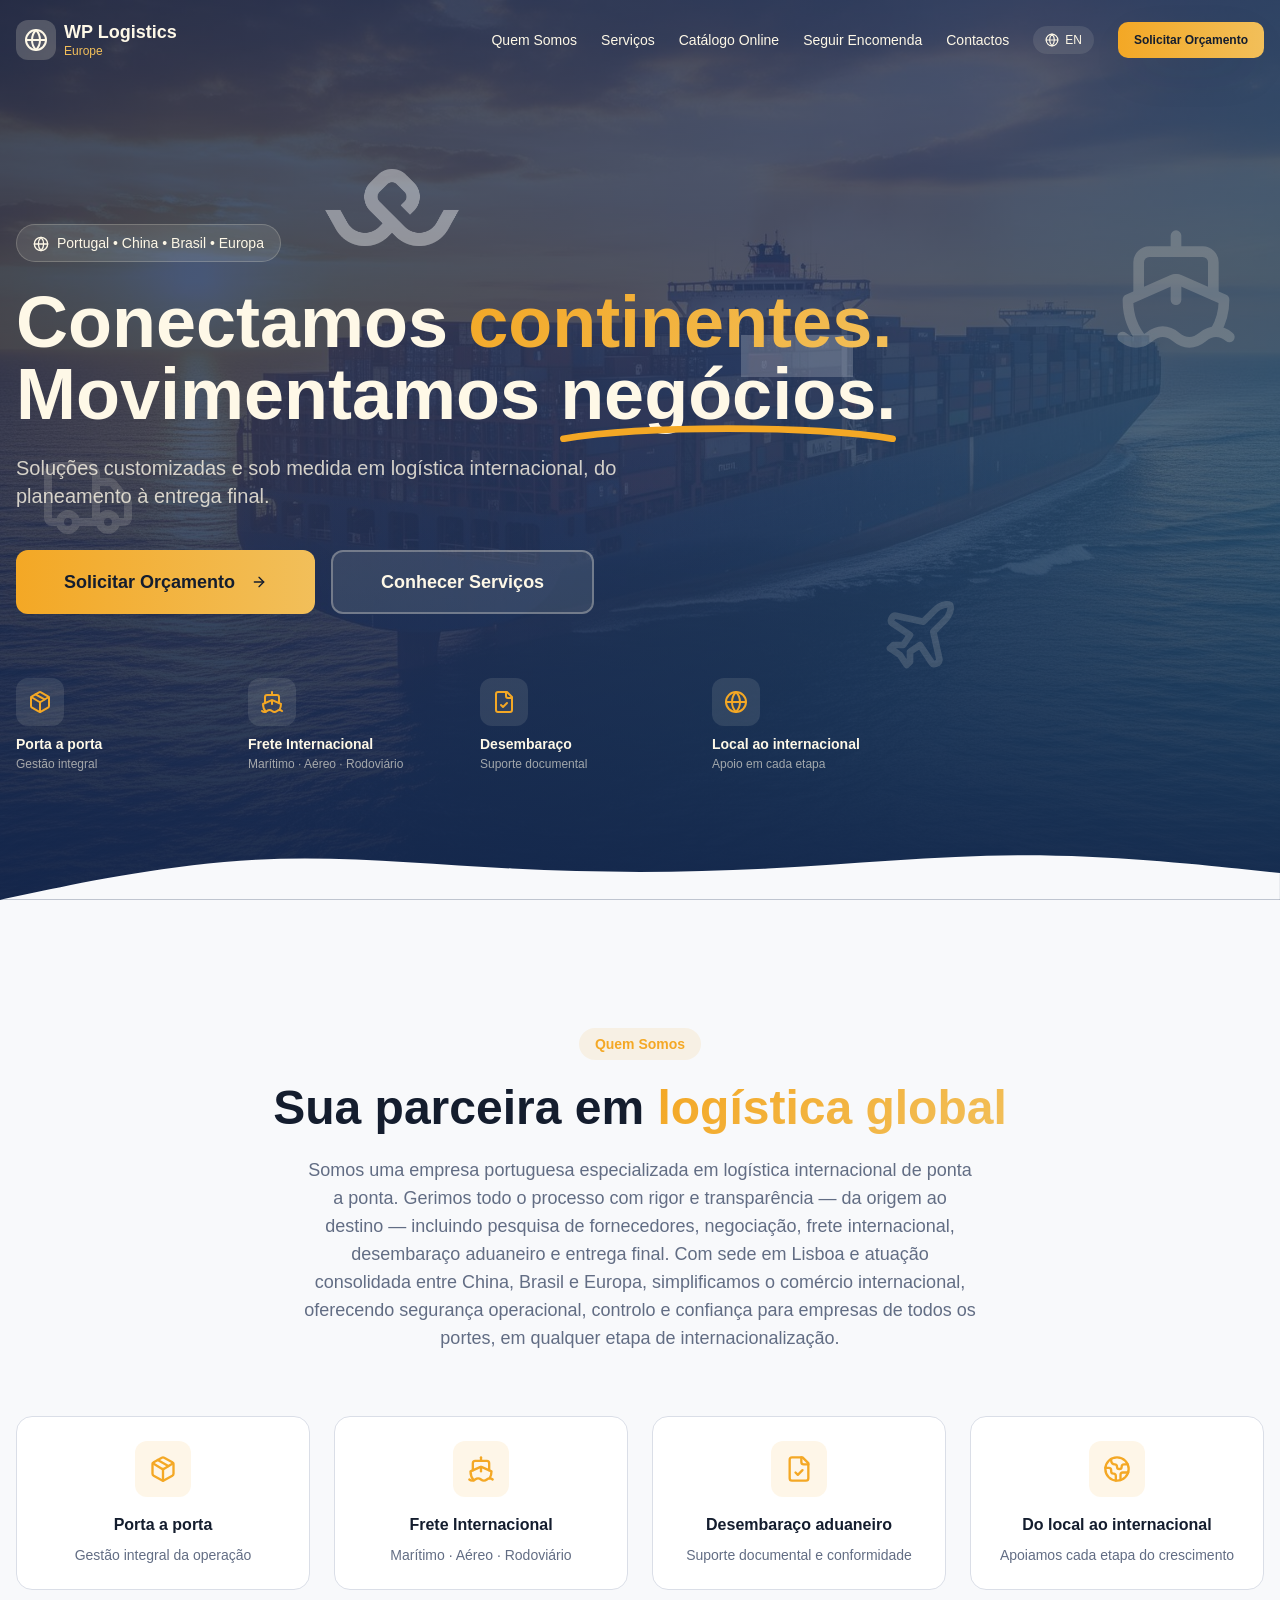
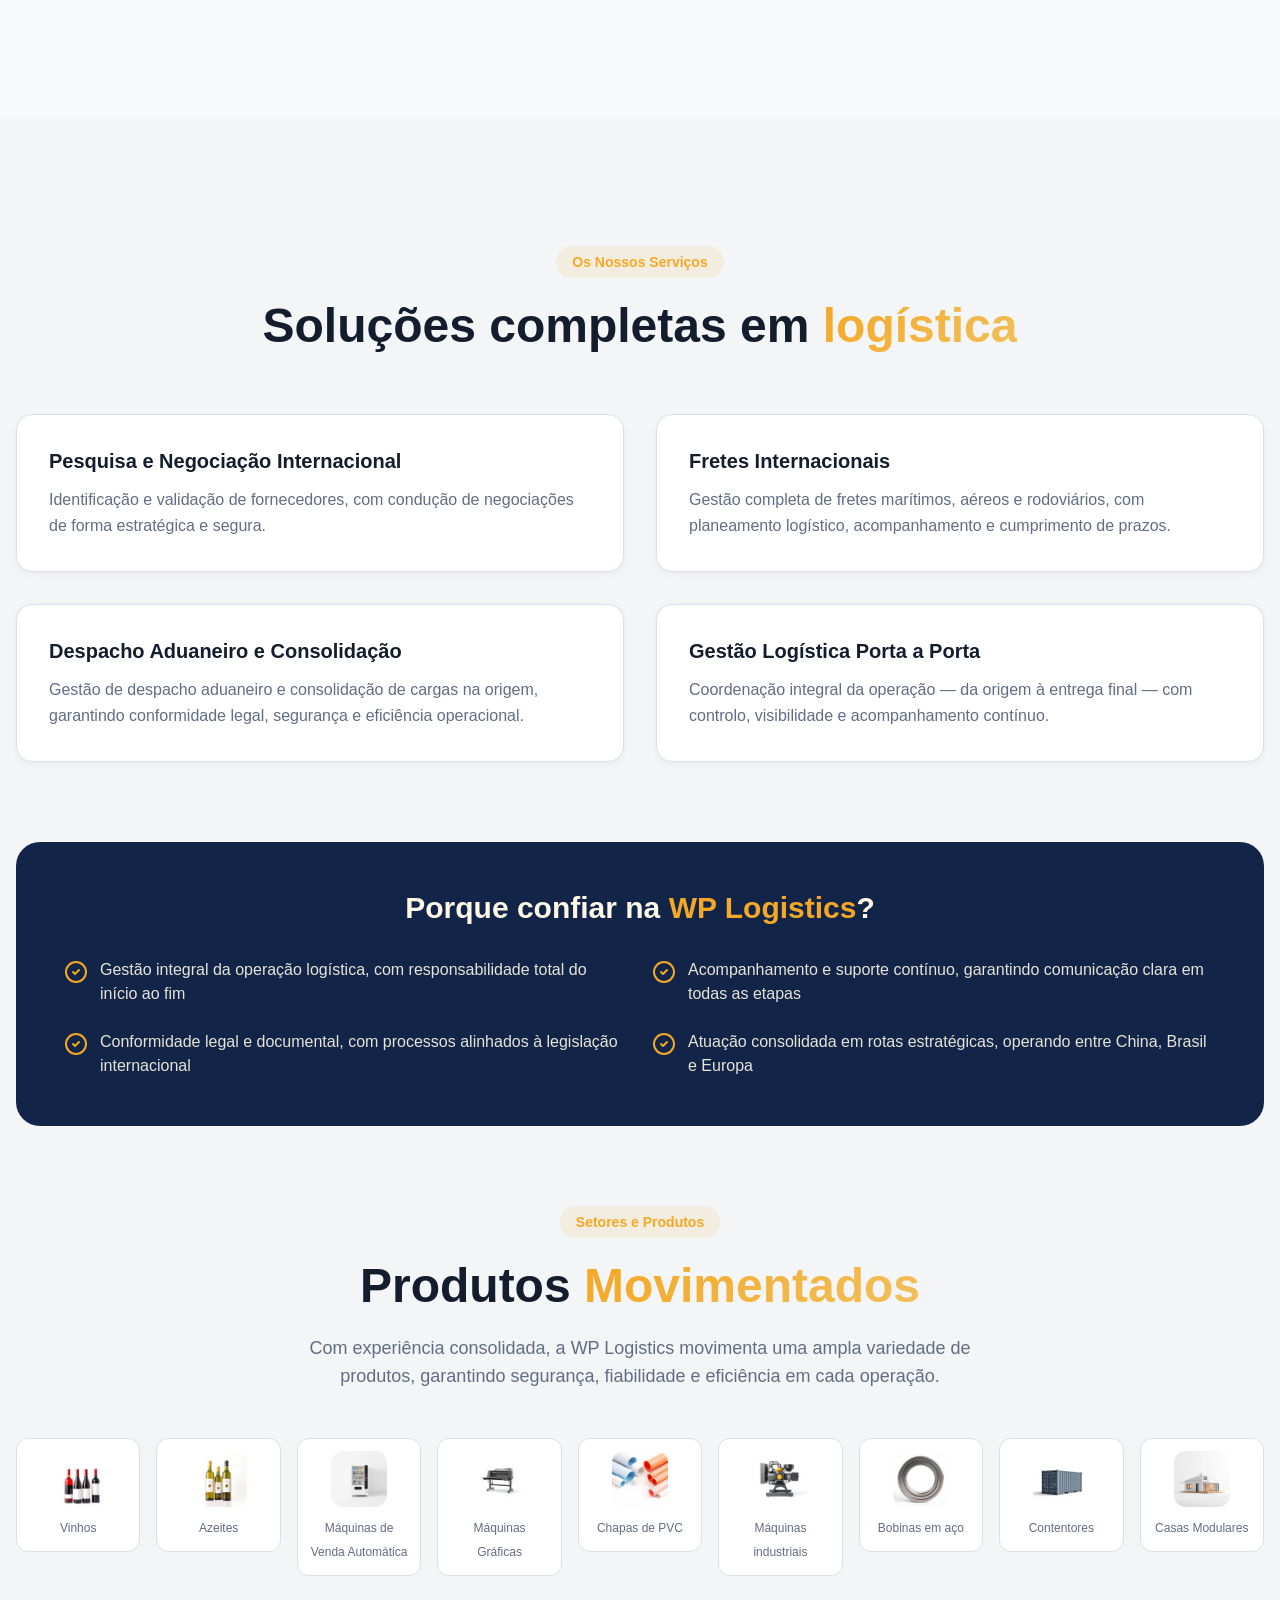
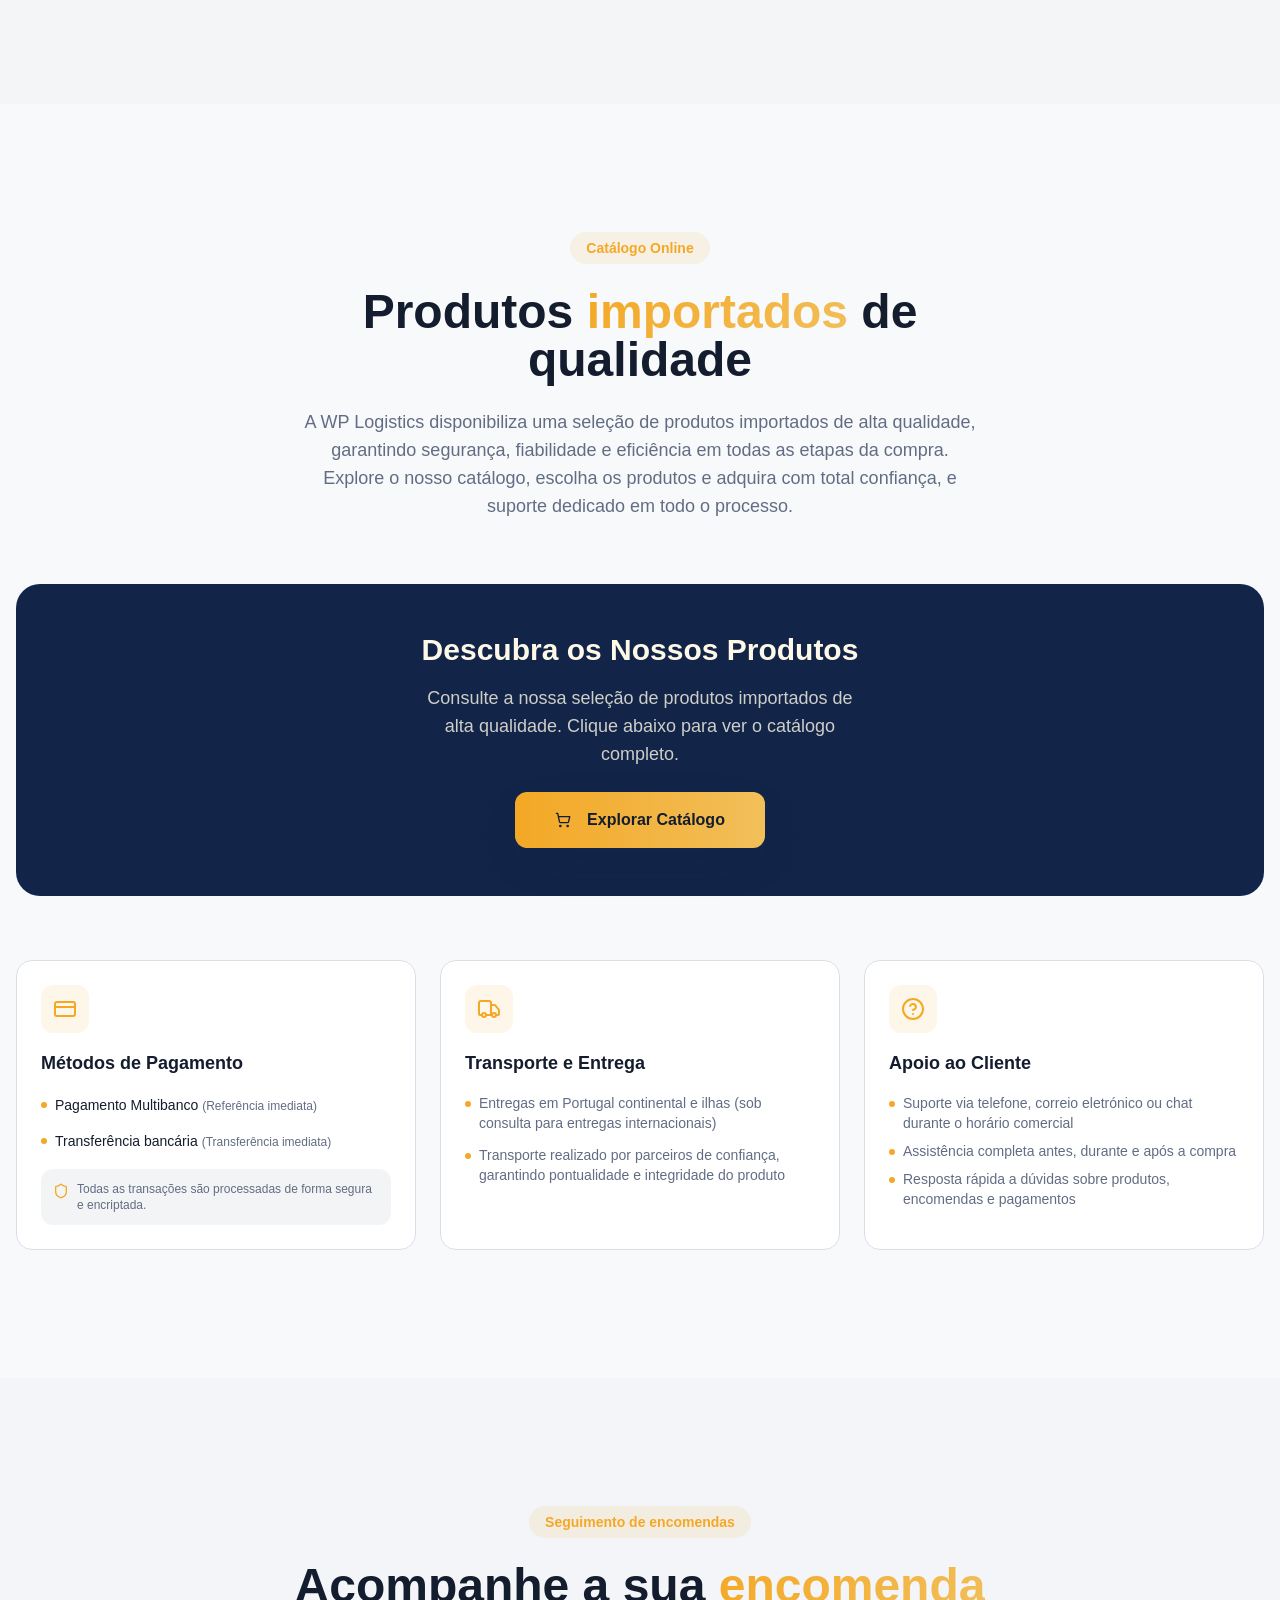
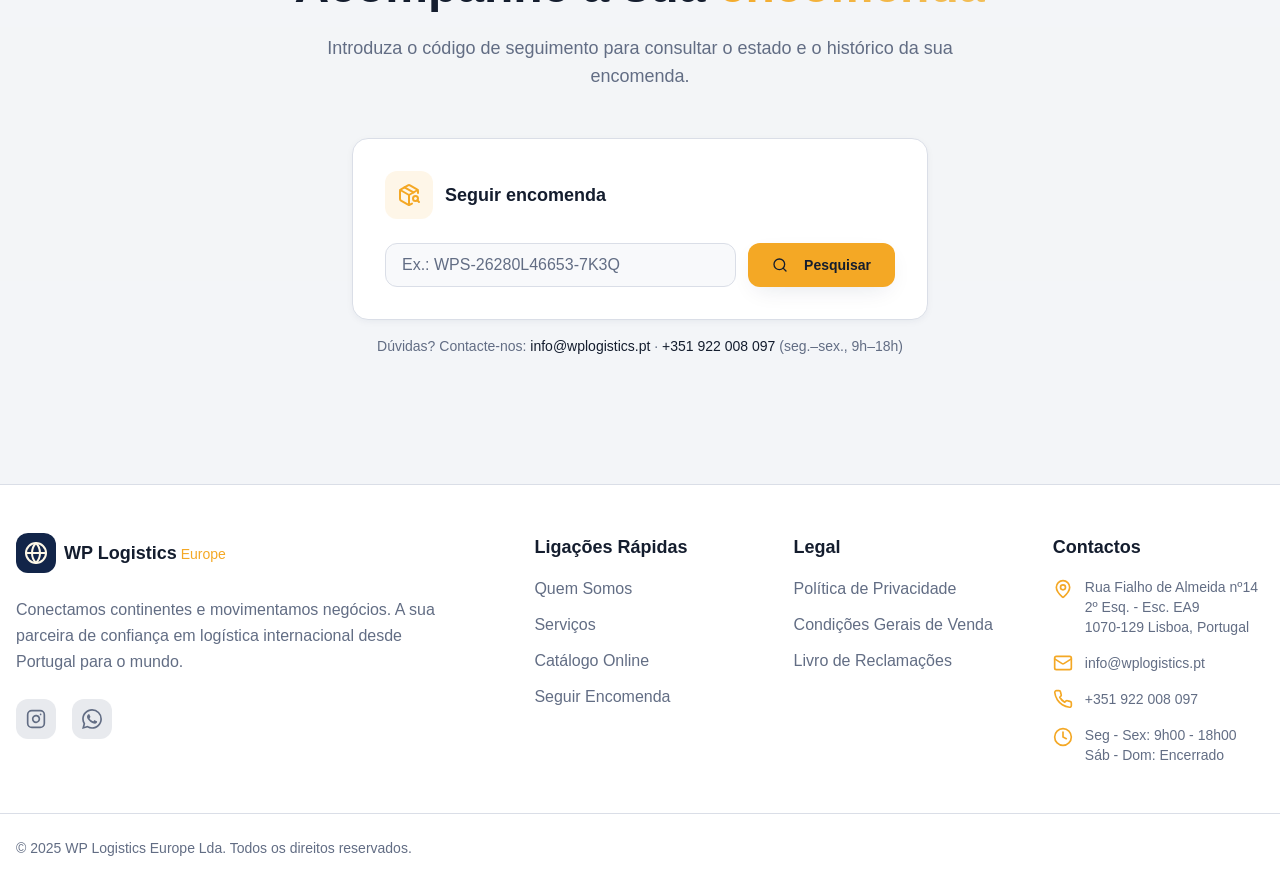
==== commit 83b47775: "add tracking with logos" ====
--- a/index.html
+++ b/index.html
@@ -19,8 +19,8 @@
     
     <link rel="canonical" href="https://wplogistics.pt" />
     <link rel="icon" type="image/x-icon" href="./favicon.ico" />
-    <script type="module" crossorigin src="./assets/index-DNyVX7-D.js"></script>
-    <link rel="stylesheet" crossorigin href="./assets/index-DoG6KzY-.css">
+    <script type="module" crossorigin src="./assets/index-CIuQWKHJ.js"></script>
+    <link rel="stylesheet" crossorigin href="./assets/index-DZbl_A1m.css">
   </head>
   <body>
     <div id="root"></div>
--- a/assets/index-DZbl_A1m.css
+++ b/assets/index-DZbl_A1m.css
@@ -0,0 +1 @@
+*,:before,:after{--tw-border-spacing-x: 0;--tw-border-spacing-y: 0;--tw-translate-x: 0;--tw-translate-y: 0;--tw-rotate: 0;--tw-skew-x: 0;--tw-skew-y: 0;--tw-scale-x: 1;--tw-scale-y: 1;--tw-pan-x: ;--tw-pan-y: ;--tw-pinch-zoom: ;--tw-scroll-snap-strictness: proximity;--tw-gradient-from-position: ;--tw-gradient-via-position: ;--tw-gradient-to-position: ;--tw-ordinal: ;--tw-slashed-zero: ;--tw-numeric-figure: ;--tw-numeric-spacing: ;--tw-numeric-fraction: ;--tw-ring-inset: ;--tw-ring-offset-width: 0px;--tw-ring-offset-color: #fff;--tw-ring-color: rgb(59 130 246 / .5);--tw-ring-offset-shadow: 0 0 #0000;--tw-ring-shadow: 0 0 #0000;--tw-shadow: 0 0 #0000;--tw-shadow-colored: 0 0 #0000;--tw-blur: ;--tw-brightness: ;--tw-contrast: ;--tw-grayscale: ;--tw-hue-rotate: ;--tw-invert: ;--tw-saturate: ;--tw-sepia: ;--tw-drop-shadow: ;--tw-backdrop-blur: ;--tw-backdrop-brightness: ;--tw-backdrop-contrast: ;--tw-backdrop-grayscale: ;--tw-backdrop-hue-rotate: ;--tw-backdrop-invert: ;--tw-backdrop-opacity: ;--tw-backdrop-saturate: ;--tw-backdrop-sepia: ;--tw-contain-size: ;--tw-contain-layout: ;--tw-contain-paint: ;--tw-contain-style: }::backdrop{--tw-border-spacing-x: 0;--tw-border-spacing-y: 0;--tw-translate-x: 0;--tw-translate-y: 0;--tw-rotate: 0;--tw-skew-x: 0;--tw-skew-y: 0;--tw-scale-x: 1;--tw-scale-y: 1;--tw-pan-x: ;--tw-pan-y: ;--tw-pinch-zoom: ;--tw-scroll-snap-strictness: proximity;--tw-gradient-from-position: ;--tw-gradient-via-position: ;--tw-gradient-to-position: ;--tw-ordinal: ;--tw-slashed-zero: ;--tw-numeric-figure: ;--tw-numeric-spacing: ;--tw-numeric-fraction: ;--tw-ring-inset: ;--tw-ring-offset-width: 0px;--tw-ring-offset-color: #fff;--tw-ring-color: rgb(59 130 246 / .5);--tw-ring-offset-shadow: 0 0 #0000;--tw-ring-shadow: 0 0 #0000;--tw-shadow: 0 0 #0000;--tw-shadow-colored: 0 0 #0000;--tw-blur: ;--tw-brightness: ;--tw-contrast: ;--tw-grayscale: ;--tw-hue-rotate: ;--tw-invert: ;--tw-saturate: ;--tw-sepia: ;--tw-drop-shadow: ;--tw-backdrop-blur: ;--tw-backdrop-brightness: ;--tw-backdrop-contrast: ;--tw-backdrop-grayscale: ;--tw-backdrop-hue-rotate: ;--tw-backdrop-invert: ;--tw-backdrop-opacity: ;--tw-backdrop-saturate: ;--tw-backdrop-sepia: ;--tw-contain-size: ;--tw-contain-layout: ;--tw-contain-paint: ;--tw-contain-style: }*,:before,:after{box-sizing:border-box;border-width:0;border-style:solid;border-color:#e5e7eb}:before,:after{--tw-content: ""}html,:host{line-height:1.5;-webkit-text-size-adjust:100%;-moz-tab-size:4;-o-tab-size:4;tab-size:4;font-family:ui-sans-serif,system-ui,sans-serif,"Apple Color Emoji","Segoe UI Emoji",Segoe UI Symbol,"Noto Color Emoji";font-feature-settings:normal;font-variation-settings:normal;-webkit-tap-highlight-color:transparent}body{margin:0;line-height:inherit}hr{height:0;color:inherit;border-top-width:1px}abbr:where([title]){-webkit-text-decoration:underline dotted;text-decoration:underline dotted}h1,h2,h3,h4,h5,h6{font-size:inherit;font-weight:inherit}a{color:inherit;text-decoration:inherit}b,strong{font-weight:bolder}code,kbd,samp,pre{font-family:ui-monospace,SFMono-Regular,Menlo,Monaco,Consolas,Liberation Mono,Courier New,monospace;font-feature-settings:normal;font-variation-settings:normal;font-size:1em}small{font-size:80%}sub,sup{font-size:75%;line-height:0;position:relative;vertical-align:baseline}sub{bottom:-.25em}sup{top:-.5em}table{text-indent:0;border-color:inherit;border-collapse:collapse}button,input,optgroup,select,textarea{font-family:inherit;font-feature-settings:inherit;font-variation-settings:inherit;font-size:100%;font-weight:inherit;line-height:inherit;letter-spacing:inherit;color:inherit;margin:0;padding:0}button,select{text-transform:none}button,input:where([type=button]),input:where([type=reset]),input:where([type=submit]){-webkit-appearance:button;background-color:transparent;background-image:none}:-moz-focusring{outline:auto}:-moz-ui-invalid{box-shadow:none}progress{vertical-align:baseline}::-webkit-inner-spin-button,::-webkit-outer-spin-button{height:auto}[type=search]{-webkit-appearance:textfield;outline-offset:-2px}::-webkit-search-decoration{-webkit-appearance:none}::-webkit-file-upload-button{-webkit-appearance:button;font:inherit}summary{display:list-item}blockquote,dl,dd,h1,h2,h3,h4,h5,h6,hr,figure,p,pre{margin:0}fieldset{margin:0;padding:0}legend{padding:0}ol,ul,menu{list-style:none;margin:0;padding:0}dialog{padding:0}textarea{resize:vertical}input::-moz-placeholder,textarea::-moz-placeholder{opacity:1;color:#9ca3af}input::placeholder,textarea::placeholder{opacity:1;color:#9ca3af}button,[role=button]{cursor:pointer}:disabled{cursor:default}img,svg,video,canvas,audio,iframe,embed,object{display:block;vertical-align:middle}img,video{max-width:100%;height:auto}[hidden]:where(:not([hidden=until-found])){display:none}:root{--background: 220 30% 98%;--foreground: 220 40% 13%;--card: 0 0% 100%;--card-foreground: 220 40% 13%;--popover: 0 0% 100%;--popover-foreground: 220 40% 13%;--primary: 220 60% 18%;--primary-foreground: 45 90% 95%;--secondary: 220 20% 94%;--secondary-foreground: 220 40% 20%;--muted: 220 15% 92%;--muted-foreground: 220 15% 45%;--accent: 38 90% 55%;--accent-foreground: 220 40% 13%;--destructive: 0 84.2% 60.2%;--destructive-foreground: 210 40% 98%;--border: 220 20% 88%;--input: 220 20% 88%;--ring: 38 90% 55%;--radius: .75rem;--navy: 220 60% 18%;--navy-light: 220 45% 25%;--gold: 38 90% 55%;--gold-light: 40 85% 65%;--ocean: 200 60% 45%;--gradient-hero: linear-gradient(135deg, hsl(220 60% 18%) 0%, hsl(220 45% 28%) 50%, hsl(200 50% 35%) 100%);--gradient-accent: linear-gradient(135deg, hsl(38 90% 55%) 0%, hsl(40 85% 65%) 100%);--gradient-card: linear-gradient(180deg, hsl(0 0% 100%) 0%, hsl(220 30% 98%) 100%);--shadow-sm: 0 2px 8px -2px hsl(220 60% 18% / .08);--shadow-md: 0 8px 24px -8px hsl(220 60% 18% / .12);--shadow-lg: 0 16px 48px -12px hsl(220 60% 18% / .18);--shadow-glow: 0 0 40px hsl(38 90% 55% / .3);--font-display: "Montserrat", sans-serif;--font-body: "Source Sans 3", sans-serif;--sidebar-background: 0 0% 98%;--sidebar-foreground: 240 5.3% 26.1%;--sidebar-primary: 240 5.9% 10%;--sidebar-primary-foreground: 0 0% 98%;--sidebar-accent: 240 4.8% 95.9%;--sidebar-accent-foreground: 240 5.9% 10%;--sidebar-border: 220 13% 91%;--sidebar-ring: 217.2 91.2% 59.8%}.dark{--background: 220 40% 8%;--foreground: 220 20% 95%;--card: 220 35% 12%;--card-foreground: 220 20% 95%;--popover: 220 35% 12%;--popover-foreground: 220 20% 95%;--primary: 38 90% 55%;--primary-foreground: 220 40% 13%;--secondary: 220 30% 18%;--secondary-foreground: 220 20% 90%;--muted: 220 25% 15%;--muted-foreground: 220 15% 60%;--accent: 38 85% 60%;--accent-foreground: 220 40% 13%;--destructive: 0 62.8% 30.6%;--destructive-foreground: 210 40% 98%;--border: 220 25% 20%;--input: 220 25% 20%;--ring: 38 90% 55%;--sidebar-background: 240 5.9% 10%;--sidebar-foreground: 240 4.8% 95.9%;--sidebar-primary: 224.3 76.3% 48%;--sidebar-primary-foreground: 0 0% 100%;--sidebar-accent: 240 3.7% 15.9%;--sidebar-accent-foreground: 240 4.8% 95.9%;--sidebar-border: 240 3.7% 15.9%;--sidebar-ring: 217.2 91.2% 59.8%}*{border-color:hsl(var(--border))}html{scroll-behavior:smooth}body{background-color:hsl(var(--background));color:hsl(var(--foreground));font-family:var(--font-body)}h1,h2,h3,h4,h5,h6{font-family:var(--font-display)}.container{width:100%;margin-right:auto;margin-left:auto;padding-right:2rem;padding-left:2rem}@media (min-width: 1400px){.container{max-width:1400px}}.sr-only{position:absolute;width:1px;height:1px;padding:0;margin:-1px;overflow:hidden;clip:rect(0,0,0,0);white-space:nowrap;border-width:0}.pointer-events-none{pointer-events:none}.pointer-events-auto{pointer-events:auto}.visible{visibility:visible}.invisible{visibility:hidden}.fixed{position:fixed}.absolute{position:absolute}.relative{position:relative}.sticky{position:sticky}.inset-0{top:0;right:0;bottom:0;left:0}.inset-x-0{left:0;right:0}.inset-y-0{top:0;bottom:0}.-bottom-1{bottom:-.25rem}.-bottom-12{bottom:-3rem}.-bottom-2{bottom:-.5rem}.-bottom-3{bottom:-.75rem}.-left-12{left:-3rem}.-right-12{right:-3rem}.-right-2{right:-.5rem}.-top-12{top:-3rem}.-top-2{top:-.5rem}.bottom-0{bottom:0}.bottom-1\/4{bottom:25%}.left-0{left:0}.left-0\.5{left:.125rem}.left-1{left:.25rem}.left-1\/2{left:50%}.left-1\/4{left:25%}.left-2{left:.5rem}.left-3{left:.75rem}.left-4{left:1rem}.left-\[50\%\]{left:50%}.left-\[7px\]{left:7px}.right-0{right:0}.right-1{right:.25rem}.right-1\/3{right:33.333333%}.right-1\/4{right:25%}.right-2{right:.5rem}.right-3{right:.75rem}.right-4{right:1rem}.top-0{top:0}.top-1{top:.25rem}.top-1\.5{top:.375rem}.top-1\/2{top:50%}.top-1\/3{top:33.333333%}.top-1\/4{top:25%}.top-2{top:.5rem}.top-3{top:.75rem}.top-3\.5{top:.875rem}.top-4{top:1rem}.top-\[12\%\]{top:12%}.top-\[1px\]{top:1px}.top-\[50\%\]{top:50%}.top-\[60\%\]{top:60%}.top-full{top:100%}.z-10{z-index:10}.z-20{z-index:20}.z-50{z-index:50}.z-\[100\]{z-index:100}.z-\[1\]{z-index:1}.col-start-3{grid-column-start:3}.-mx-1{margin-left:-.25rem;margin-right:-.25rem}.mx-2{margin-left:.5rem;margin-right:.5rem}.mx-3\.5{margin-left:.875rem;margin-right:.875rem}.mx-4{margin-left:1rem;margin-right:1rem}.mx-auto{margin-left:auto;margin-right:auto}.my-0\.5{margin-top:.125rem;margin-bottom:.125rem}.my-1{margin-top:.25rem;margin-bottom:.25rem}.-ml-4{margin-left:-1rem}.-mt-4{margin-top:-1rem}.mb-1{margin-bottom:.25rem}.mb-10{margin-bottom:2.5rem}.mb-12{margin-bottom:3rem}.mb-16{margin-bottom:4rem}.mb-2{margin-bottom:.5rem}.mb-20{margin-bottom:5rem}.mb-3{margin-bottom:.75rem}.mb-4{margin-bottom:1rem}.mb-6{margin-bottom:1.5rem}.mb-8{margin-bottom:2rem}.ml-1{margin-left:.25rem}.ml-2{margin-left:.5rem}.ml-auto{margin-left:auto}.mr-1{margin-right:.25rem}.mr-2{margin-right:.5rem}.mt-0\.5{margin-top:.125rem}.mt-1{margin-top:.25rem}.mt-1\.5{margin-top:.375rem}.mt-10{margin-top:2.5rem}.mt-12{margin-top:3rem}.mt-2{margin-top:.5rem}.mt-24{margin-top:6rem}.mt-3{margin-top:.75rem}.mt-4{margin-top:1rem}.mt-6{margin-top:1.5rem}.mt-8{margin-top:2rem}.mt-auto{margin-top:auto}.line-clamp-1{overflow:hidden;display:-webkit-box;-webkit-box-orient:vertical;-webkit-line-clamp:1}.line-clamp-2{overflow:hidden;display:-webkit-box;-webkit-box-orient:vertical;-webkit-line-clamp:2}.block{display:block}.inline-block{display:inline-block}.inline{display:inline}.flex{display:flex}.inline-flex{display:inline-flex}.table{display:table}.grid{display:grid}.hidden{display:none}.aspect-square{aspect-ratio:1 / 1}.aspect-video{aspect-ratio:16 / 9}.size-4{width:1rem;height:1rem}.h-0\.5{height:.125rem}.h-1\.5{height:.375rem}.h-10{height:2.5rem}.h-11{height:2.75rem}.h-12{height:3rem}.h-14{height:3.5rem}.h-16{height:4rem}.h-2{height:.5rem}.h-2\.5{height:.625rem}.h-20{height:5rem}.h-24{height:6rem}.h-3{height:.75rem}.h-3\.5{height:.875rem}.h-4{height:1rem}.h-5{height:1.25rem}.h-6{height:1.5rem}.h-7{height:1.75rem}.h-8{height:2rem}.h-9{height:2.25rem}.h-\[1px\]{height:1px}.h-\[var\(--radix-navigation-menu-viewport-height\)\]{height:var(--radix-navigation-menu-viewport-height)}.h-\[var\(--radix-select-trigger-height\)\]{height:var(--radix-select-trigger-height)}.h-auto{height:auto}.h-full{height:100%}.h-px{height:1px}.h-svh{height:100svh}.max-h-0{max-height:0px}.max-h-96{max-height:24rem}.max-h-\[300px\]{max-height:300px}.max-h-\[90vh\]{max-height:90vh}.max-h-screen{max-height:100vh}.min-h-0{min-height:0px}.min-h-\[80px\]{min-height:80px}.min-h-screen{min-height:100vh}.min-h-svh{min-height:100svh}.w-0{width:0px}.w-0\.5{width:.125rem}.w-1{width:.25rem}.w-1\.5{width:.375rem}.w-10{width:2.5rem}.w-11{width:2.75rem}.w-12{width:3rem}.w-14{width:3.5rem}.w-16{width:4rem}.w-2{width:.5rem}.w-2\.5{width:.625rem}.w-20{width:5rem}.w-24{width:6rem}.w-3{width:.75rem}.w-3\.5{width:.875rem}.w-3\/4{width:75%}.w-4{width:1rem}.w-5{width:1.25rem}.w-6{width:1.5rem}.w-64{width:16rem}.w-7{width:1.75rem}.w-72{width:18rem}.w-8{width:2rem}.w-9{width:2.25rem}.w-\[--sidebar-width\]{width:var(--sidebar-width)}.w-\[100px\]{width:100px}.w-\[1px\]{width:1px}.w-auto{width:auto}.w-full{width:100%}.w-max{width:-moz-max-content;width:max-content}.w-px{width:1px}.min-w-0{min-width:0px}.min-w-5{min-width:1.25rem}.min-w-\[12rem\]{min-width:12rem}.min-w-\[8rem\]{min-width:8rem}.min-w-\[var\(--radix-select-trigger-width\)\]{min-width:var(--radix-select-trigger-width)}.max-w-2xl{max-width:42rem}.max-w-3xl{max-width:48rem}.max-w-4xl{max-width:56rem}.max-w-\[--skeleton-width\]{max-width:var(--skeleton-width)}.max-w-lg{max-width:32rem}.max-w-max{max-width:-moz-max-content;max-width:max-content}.max-w-md{max-width:28rem}.max-w-xl{max-width:36rem}.flex-1{flex:1 1 0%}.flex-shrink-0,.shrink-0{flex-shrink:0}.grow{flex-grow:1}.grow-0{flex-grow:0}.basis-full{flex-basis:100%}.caption-bottom{caption-side:bottom}.border-collapse{border-collapse:collapse}.-translate-x-1\/2{--tw-translate-x: -50%;transform:translate(var(--tw-translate-x),var(--tw-translate-y)) rotate(var(--tw-rotate)) skew(var(--tw-skew-x)) skewY(var(--tw-skew-y)) scaleX(var(--tw-scale-x)) scaleY(var(--tw-scale-y))}.-translate-x-px{--tw-translate-x: -1px;transform:translate(var(--tw-translate-x),var(--tw-translate-y)) rotate(var(--tw-rotate)) skew(var(--tw-skew-x)) skewY(var(--tw-skew-y)) scaleX(var(--tw-scale-x)) scaleY(var(--tw-scale-y))}.-translate-y-1\/2{--tw-translate-y: -50%;transform:translate(var(--tw-translate-x),var(--tw-translate-y)) rotate(var(--tw-rotate)) skew(var(--tw-skew-x)) skewY(var(--tw-skew-y)) scaleX(var(--tw-scale-x)) scaleY(var(--tw-scale-y))}.translate-x-\[-50\%\]{--tw-translate-x: -50%;transform:translate(var(--tw-translate-x),var(--tw-translate-y)) rotate(var(--tw-rotate)) skew(var(--tw-skew-x)) skewY(var(--tw-skew-y)) scaleX(var(--tw-scale-x)) scaleY(var(--tw-scale-y))}.translate-x-px{--tw-translate-x: 1px;transform:translate(var(--tw-translate-x),var(--tw-translate-y)) rotate(var(--tw-rotate)) skew(var(--tw-skew-x)) skewY(var(--tw-skew-y)) scaleX(var(--tw-scale-x)) scaleY(var(--tw-scale-y))}.translate-y-\[-50\%\]{--tw-translate-y: -50%;transform:translate(var(--tw-translate-x),var(--tw-translate-y)) rotate(var(--tw-rotate)) skew(var(--tw-skew-x)) skewY(var(--tw-skew-y)) scaleX(var(--tw-scale-x)) scaleY(var(--tw-scale-y))}.rotate-180{--tw-rotate: 180deg;transform:translate(var(--tw-translate-x),var(--tw-translate-y)) rotate(var(--tw-rotate)) skew(var(--tw-skew-x)) skewY(var(--tw-skew-y)) scaleX(var(--tw-scale-x)) scaleY(var(--tw-scale-y))}.rotate-45{--tw-rotate: 45deg;transform:translate(var(--tw-translate-x),var(--tw-translate-y)) rotate(var(--tw-rotate)) skew(var(--tw-skew-x)) skewY(var(--tw-skew-y)) scaleX(var(--tw-scale-x)) scaleY(var(--tw-scale-y))}.rotate-90{--tw-rotate: 90deg;transform:translate(var(--tw-translate-x),var(--tw-translate-y)) rotate(var(--tw-rotate)) skew(var(--tw-skew-x)) skewY(var(--tw-skew-y)) scaleX(var(--tw-scale-x)) scaleY(var(--tw-scale-y))}.transform{transform:translate(var(--tw-translate-x),var(--tw-translate-y)) rotate(var(--tw-rotate)) skew(var(--tw-skew-x)) skewY(var(--tw-skew-y)) scaleX(var(--tw-scale-x)) scaleY(var(--tw-scale-y))}@keyframes pulse{50%{opacity:.5}}.animate-pulse{animation:pulse 2s cubic-bezier(.4,0,.6,1) infinite}@keyframes spin{to{transform:rotate(360deg)}}.animate-spin{animation:spin 1s linear infinite}.cursor-default{cursor:default}.cursor-pointer{cursor:pointer}.touch-none{touch-action:none}.select-none{-webkit-user-select:none;-moz-user-select:none;user-select:none}.list-none{list-style-type:none}.grid-cols-1{grid-template-columns:repeat(1,minmax(0,1fr))}.grid-cols-2{grid-template-columns:repeat(2,minmax(0,1fr))}.grid-cols-3{grid-template-columns:repeat(3,minmax(0,1fr))}.grid-cols-\[1fr_auto_1fr\]{grid-template-columns:1fr auto 1fr}.flex-row{flex-direction:row}.flex-col{flex-direction:column}.flex-col-reverse{flex-direction:column-reverse}.flex-wrap{flex-wrap:wrap}.items-start{align-items:flex-start}.items-end{align-items:flex-end}.items-center{align-items:center}.items-baseline{align-items:baseline}.items-stretch{align-items:stretch}.justify-end{justify-content:flex-end}.justify-center{justify-content:center}.justify-between{justify-content:space-between}.gap-0{gap:0px}.gap-1{gap:.25rem}.gap-1\.5{gap:.375rem}.gap-10{gap:2.5rem}.gap-2{gap:.5rem}.gap-3{gap:.75rem}.gap-4{gap:1rem}.gap-6{gap:1.5rem}.space-x-1>:not([hidden])~:not([hidden]){--tw-space-x-reverse: 0;margin-right:calc(.25rem * var(--tw-space-x-reverse));margin-left:calc(.25rem * calc(1 - var(--tw-space-x-reverse)))}.space-x-4>:not([hidden])~:not([hidden]){--tw-space-x-reverse: 0;margin-right:calc(1rem * var(--tw-space-x-reverse));margin-left:calc(1rem * calc(1 - var(--tw-space-x-reverse)))}.space-y-1>:not([hidden])~:not([hidden]){--tw-space-y-reverse: 0;margin-top:calc(.25rem * calc(1 - var(--tw-space-y-reverse)));margin-bottom:calc(.25rem * var(--tw-space-y-reverse))}.space-y-1\.5>:not([hidden])~:not([hidden]){--tw-space-y-reverse: 0;margin-top:calc(.375rem * calc(1 - var(--tw-space-y-reverse)));margin-bottom:calc(.375rem * var(--tw-space-y-reverse))}.space-y-2>:not([hidden])~:not([hidden]){--tw-space-y-reverse: 0;margin-top:calc(.5rem * calc(1 - var(--tw-space-y-reverse)));margin-bottom:calc(.5rem * var(--tw-space-y-reverse))}.space-y-3>:not([hidden])~:not([hidden]){--tw-space-y-reverse: 0;margin-top:calc(.75rem * calc(1 - var(--tw-space-y-reverse)));margin-bottom:calc(.75rem * var(--tw-space-y-reverse))}.space-y-4>:not([hidden])~:not([hidden]){--tw-space-y-reverse: 0;margin-top:calc(1rem * calc(1 - var(--tw-space-y-reverse)));margin-bottom:calc(1rem * var(--tw-space-y-reverse))}.space-y-6>:not([hidden])~:not([hidden]){--tw-space-y-reverse: 0;margin-top:calc(1.5rem * calc(1 - var(--tw-space-y-reverse)));margin-bottom:calc(1.5rem * var(--tw-space-y-reverse))}.space-y-8>:not([hidden])~:not([hidden]){--tw-space-y-reverse: 0;margin-top:calc(2rem * calc(1 - var(--tw-space-y-reverse)));margin-bottom:calc(2rem * var(--tw-space-y-reverse))}.justify-self-end{justify-self:end}.overflow-auto{overflow:auto}.overflow-hidden{overflow:hidden}.overflow-y-auto{overflow-y:auto}.overflow-x-hidden{overflow-x:hidden}.whitespace-nowrap{white-space:nowrap}.whitespace-pre-line{white-space:pre-line}.break-words{overflow-wrap:break-word}.rounded{border-radius:.25rem}.rounded-2xl{border-radius:1rem}.rounded-3xl{border-radius:1.5rem}.rounded-\[2px\]{border-radius:2px}.rounded-\[inherit\]{border-radius:inherit}.rounded-full{border-radius:9999px}.rounded-lg{border-radius:var(--radius)}.rounded-md{border-radius:calc(var(--radius) - 2px)}.rounded-sm{border-radius:calc(var(--radius) - 4px)}.rounded-xl{border-radius:.75rem}.rounded-t-\[10px\]{border-top-left-radius:10px;border-top-right-radius:10px}.rounded-tl-sm{border-top-left-radius:calc(var(--radius) - 4px)}.border{border-width:1px}.border-2{border-width:2px}.border-\[1\.5px\]{border-width:1.5px}.border-y{border-top-width:1px;border-bottom-width:1px}.border-b{border-bottom-width:1px}.border-l{border-left-width:1px}.border-r{border-right-width:1px}.border-t{border-top-width:1px}.border-dashed{border-style:dashed}.border-\[--color-border\]{border-color:var(--color-border)}.border-\[hsl\(var\(--primary-foreground\)\/0\.3\)\]{border-color:hsl(var(--primary-foreground)/.3)}.border-accent{border-color:hsl(var(--accent))}.border-accent\/40{border-color:hsl(var(--accent) / .4)}.border-border{border-color:hsl(var(--border))}.border-border\/50{border-color:hsl(var(--border) / .5)}.border-destructive{border-color:hsl(var(--destructive))}.border-destructive\/50{border-color:hsl(var(--destructive) / .5)}.border-green-600{--tw-border-opacity: 1;border-color:rgb(22 163 74 / var(--tw-border-opacity, 1))}.border-green-600\/30{border-color:#16a34a4d}.border-input{border-color:hsl(var(--input))}.border-primary{border-color:hsl(var(--primary))}.border-primary-foreground\/20{border-color:hsl(var(--primary-foreground) / .2)}.border-primary\/10{border-color:hsl(var(--primary) / .1)}.border-primary\/20{border-color:hsl(var(--primary) / .2)}.border-red-600{--tw-border-opacity: 1;border-color:rgb(220 38 38 / var(--tw-border-opacity, 1))}.border-red-600\/30{border-color:#dc26264d}.border-sidebar-border{border-color:hsl(var(--sidebar-border))}.border-slate-400{--tw-border-opacity: 1;border-color:rgb(148 163 184 / var(--tw-border-opacity, 1))}.border-slate-400\/40{border-color:#94a3b866}.border-transparent{border-color:transparent}.border-l-transparent{border-left-color:transparent}.border-t-transparent{border-top-color:transparent}.bg-\[--color-bg\]{background-color:var(--color-bg)}.bg-\[hsl\(var\(--primary-foreground\)\/0\.1\)\]{background-color:hsl(var(--primary-foreground)/.1)}.bg-accent{background-color:hsl(var(--accent))}.bg-accent\/10{background-color:hsl(var(--accent) / .1)}.bg-background{background-color:hsl(var(--background))}.bg-black\/80{background-color:#000c}.bg-border{background-color:hsl(var(--border))}.bg-card{background-color:hsl(var(--card))}.bg-card\/95{background-color:hsl(var(--card) / .95)}.bg-destructive{background-color:hsl(var(--destructive))}.bg-destructive\/10{background-color:hsl(var(--destructive) / .1)}.bg-foreground{background-color:hsl(var(--foreground))}.bg-foreground\/50{background-color:hsl(var(--foreground) / .5)}.bg-foreground\/60{background-color:hsl(var(--foreground) / .6)}.bg-green-100{--tw-bg-opacity: 1;background-color:rgb(220 252 231 / var(--tw-bg-opacity, 1))}.bg-green-600{--tw-bg-opacity: 1;background-color:rgb(22 163 74 / var(--tw-bg-opacity, 1))}.bg-green-600\/10{background-color:#16a34a1a}.bg-muted{background-color:hsl(var(--muted))}.bg-muted\/30{background-color:hsl(var(--muted) / .3)}.bg-muted\/50{background-color:hsl(var(--muted) / .5)}.bg-popover{background-color:hsl(var(--popover))}.bg-primary{background-color:hsl(var(--primary))}.bg-primary-foreground\/10{background-color:hsl(var(--primary-foreground) / .1)}.bg-primary-foreground\/20{background-color:hsl(var(--primary-foreground) / .2)}.bg-primary\/10{background-color:hsl(var(--primary) / .1)}.bg-primary\/5{background-color:hsl(var(--primary) / .05)}.bg-red-600{--tw-bg-opacity: 1;background-color:rgb(220 38 38 / var(--tw-bg-opacity, 1))}.bg-red-600\/10{background-color:#dc26261a}.bg-secondary{background-color:hsl(var(--secondary))}.bg-sidebar{background-color:hsl(var(--sidebar-background))}.bg-sidebar-border{background-color:hsl(var(--sidebar-border))}.bg-slate-400{--tw-bg-opacity: 1;background-color:rgb(148 163 184 / var(--tw-bg-opacity, 1))}.bg-slate-400\/10{background-color:#94a3b81a}.bg-slate-500{--tw-bg-opacity: 1;background-color:rgb(100 116 139 / var(--tw-bg-opacity, 1))}.bg-transparent{background-color:transparent}.bg-gradient-to-b{background-image:linear-gradient(to bottom,var(--tw-gradient-stops))}.bg-gradient-to-br{background-image:linear-gradient(to bottom right,var(--tw-gradient-stops))}.bg-gradient-to-r{background-image:linear-gradient(to right,var(--tw-gradient-stops))}.bg-gradient-to-t{background-image:linear-gradient(to top,var(--tw-gradient-stops))}.from-\[hsl\(38\,90\%\,55\%\)\]{--tw-gradient-from: hsl(38,90%,55%) var(--tw-gradient-from-position);--tw-gradient-to: hsl(38 90% 55% / 0) var(--tw-gradient-to-position);--tw-gradient-stops: var(--tw-gradient-from), var(--tw-gradient-to)}.from-primary\/10{--tw-gradient-from: hsl(var(--primary) / .1) var(--tw-gradient-from-position);--tw-gradient-to: hsl(var(--primary) / 0) var(--tw-gradient-to-position);--tw-gradient-stops: var(--tw-gradient-from), var(--tw-gradient-to)}.from-primary\/5{--tw-gradient-from: hsl(var(--primary) / .05) var(--tw-gradient-from-position);--tw-gradient-to: hsl(var(--primary) / 0) var(--tw-gradient-to-position);--tw-gradient-stops: var(--tw-gradient-from), var(--tw-gradient-to)}.from-primary\/90{--tw-gradient-from: hsl(var(--primary) / .9) var(--tw-gradient-from-position);--tw-gradient-to: hsl(var(--primary) / 0) var(--tw-gradient-to-position);--tw-gradient-stops: var(--tw-gradient-from), var(--tw-gradient-to)}.via-background{--tw-gradient-to: hsl(var(--background) / 0) var(--tw-gradient-to-position);--tw-gradient-stops: var(--tw-gradient-from), hsl(var(--background)) var(--tw-gradient-via-position), var(--tw-gradient-to)}.via-transparent{--tw-gradient-to: rgb(0 0 0 / 0) var(--tw-gradient-to-position);--tw-gradient-stops: var(--tw-gradient-from), transparent var(--tw-gradient-via-position), var(--tw-gradient-to)}.to-\[hsl\(40\,85\%\,65\%\)\]{--tw-gradient-to: hsl(40,85%,65%) var(--tw-gradient-to-position)}.to-background{--tw-gradient-to: hsl(var(--background)) var(--tw-gradient-to-position)}.to-secondary\/10{--tw-gradient-to: hsl(var(--secondary) / .1) var(--tw-gradient-to-position)}.to-secondary\/20{--tw-gradient-to: hsl(var(--secondary) / .2) var(--tw-gradient-to-position)}.to-transparent{--tw-gradient-to: transparent var(--tw-gradient-to-position)}.fill-current{fill:currentColor}.object-contain{-o-object-fit:contain;object-fit:contain}.object-cover{-o-object-fit:cover;object-fit:cover}.p-0{padding:0}.p-1{padding:.25rem}.p-2{padding:.5rem}.p-3{padding:.75rem}.p-4{padding:1rem}.p-5{padding:1.25rem}.p-6{padding:1.5rem}.p-8{padding:2rem}.p-\[1px\]{padding:1px}.px-1{padding-left:.25rem;padding-right:.25rem}.px-10{padding-left:2.5rem;padding-right:2.5rem}.px-12{padding-left:3rem;padding-right:3rem}.px-2{padding-left:.5rem;padding-right:.5rem}.px-2\.5{padding-left:.625rem;padding-right:.625rem}.px-3{padding-left:.75rem;padding-right:.75rem}.px-4{padding-left:1rem;padding-right:1rem}.px-5{padding-left:1.25rem;padding-right:1.25rem}.px-6{padding-left:1.5rem;padding-right:1.5rem}.py-0\.5{padding-top:.125rem;padding-bottom:.125rem}.py-1{padding-top:.25rem;padding-bottom:.25rem}.py-1\.5{padding-top:.375rem;padding-bottom:.375rem}.py-12{padding-top:3rem;padding-bottom:3rem}.py-16{padding-top:4rem;padding-bottom:4rem}.py-2{padding-top:.5rem;padding-bottom:.5rem}.py-20{padding-top:5rem;padding-bottom:5rem}.py-3{padding-top:.75rem;padding-bottom:.75rem}.py-4{padding-top:1rem;padding-bottom:1rem}.py-5{padding-top:1.25rem;padding-bottom:1.25rem}.py-6{padding-top:1.5rem;padding-bottom:1.5rem}.py-8{padding-top:2rem;padding-bottom:2rem}.pb-3{padding-bottom:.75rem}.pb-4{padding-bottom:1rem}.pb-6{padding-bottom:1.5rem}.pl-10{padding-left:2.5rem}.pl-2\.5{padding-left:.625rem}.pl-4{padding-left:1rem}.pl-8{padding-left:2rem}.pr-2{padding-right:.5rem}.pr-2\.5{padding-right:.625rem}.pr-8{padding-right:2rem}.pt-0{padding-top:0}.pt-1{padding-top:.25rem}.pt-2{padding-top:.5rem}.pt-24{padding-top:6rem}.pt-3{padding-top:.75rem}.pt-4{padding-top:1rem}.pt-8{padding-top:2rem}.text-left{text-align:left}.text-center{text-align:center}.align-middle{vertical-align:middle}.font-body{font-family:var(--font-body),sans-serif}.font-display{font-family:var(--font-display),sans-serif}.font-mono{font-family:ui-monospace,SFMono-Regular,Menlo,Monaco,Consolas,Liberation Mono,Courier New,monospace}.text-2xl{font-size:1.5rem;line-height:2rem}.text-3xl{font-size:1.875rem;line-height:2.25rem}.text-4xl{font-size:2.25rem;line-height:2.5rem}.text-\[0\.8rem\]{font-size:.8rem}.text-\[10px\]{font-size:10px}.text-base{font-size:1rem;line-height:1.5rem}.text-lg{font-size:1.125rem;line-height:1.75rem}.text-sm{font-size:.875rem;line-height:1.25rem}.text-xl{font-size:1.25rem;line-height:1.75rem}.text-xs{font-size:.75rem;line-height:1rem}.font-bold{font-weight:700}.font-extrabold{font-weight:800}.font-medium{font-weight:500}.font-normal{font-weight:400}.font-semibold{font-weight:600}.uppercase{text-transform:uppercase}.tabular-nums{--tw-numeric-spacing: tabular-nums;font-variant-numeric:var(--tw-ordinal) var(--tw-slashed-zero) var(--tw-numeric-figure) var(--tw-numeric-spacing) var(--tw-numeric-fraction)}.leading-none{line-height:1}.leading-relaxed{line-height:1.625}.leading-tight{line-height:1.25}.tracking-tight{letter-spacing:-.025em}.tracking-wide{letter-spacing:.025em}.tracking-wider{letter-spacing:.05em}.tracking-widest{letter-spacing:.1em}.text-\[hsl\(220\,40\%\,13\%\)\]{--tw-text-opacity: 1;color:hsl(220 40% 13% / var(--tw-text-opacity, 1))}.text-\[hsl\(var\(--primary-foreground\)\)\]{color:hsl(var(--primary-foreground))}.text-accent{color:hsl(var(--accent))}.text-accent-foreground{color:hsl(var(--accent-foreground))}.text-card-foreground{color:hsl(var(--card-foreground))}.text-current{color:currentColor}.text-destructive{color:hsl(var(--destructive))}.text-destructive-foreground{color:hsl(var(--destructive-foreground))}.text-foreground{color:hsl(var(--foreground))}.text-foreground\/50{color:hsl(var(--foreground) / .5)}.text-foreground\/80{color:hsl(var(--foreground) / .8)}.text-gold{color:hsl(var(--gold))}.text-gold-light{color:hsl(var(--gold-light))}.text-green-700{--tw-text-opacity: 1;color:rgb(21 128 61 / var(--tw-text-opacity, 1))}.text-muted-foreground{color:hsl(var(--muted-foreground))}.text-muted-foreground\/30{color:hsl(var(--muted-foreground) / .3)}.text-muted-foreground\/50{color:hsl(var(--muted-foreground) / .5)}.text-popover-foreground{color:hsl(var(--popover-foreground))}.text-primary{color:hsl(var(--primary))}.text-primary-foreground{color:hsl(var(--primary-foreground))}.text-primary-foreground\/60{color:hsl(var(--primary-foreground) / .6)}.text-primary-foreground\/80{color:hsl(var(--primary-foreground) / .8)}.text-primary-foreground\/90{color:hsl(var(--primary-foreground) / .9)}.text-secondary-foreground{color:hsl(var(--secondary-foreground))}.text-sidebar-foreground{color:hsl(var(--sidebar-foreground))}.text-sidebar-foreground\/70{color:hsl(var(--sidebar-foreground) / .7)}.text-white{--tw-text-opacity: 1;color:rgb(255 255 255 / var(--tw-text-opacity, 1))}.underline{text-decoration-line:underline}.line-through{text-decoration-line:line-through}.underline-offset-4{text-underline-offset:4px}.opacity-0{opacity:0}.opacity-10{opacity:.1}.opacity-100{opacity:1}.opacity-15{opacity:.15}.opacity-25{opacity:.25}.opacity-50{opacity:.5}.opacity-60{opacity:.6}.opacity-70{opacity:.7}.opacity-80{opacity:.8}.opacity-90{opacity:.9}.shadow-\[0_0_0_1px_hsl\(var\(--sidebar-border\)\)\]{--tw-shadow: 0 0 0 1px hsl(var(--sidebar-border));--tw-shadow-colored: 0 0 0 1px var(--tw-shadow-color);box-shadow:var(--tw-ring-offset-shadow, 0 0 #0000),var(--tw-ring-shadow, 0 0 #0000),var(--tw-shadow)}.shadow-lg{--tw-shadow: var(--shadow-lg);--tw-shadow-colored: var(--shadow-lg);box-shadow:var(--tw-ring-offset-shadow, 0 0 #0000),var(--tw-ring-shadow, 0 0 #0000),var(--tw-shadow)}.shadow-md{--tw-shadow: var(--shadow-md);--tw-shadow-colored: var(--shadow-md);box-shadow:var(--tw-ring-offset-shadow, 0 0 #0000),var(--tw-ring-shadow, 0 0 #0000),var(--tw-shadow)}.shadow-none{--tw-shadow: 0 0 #0000;--tw-shadow-colored: 0 0 #0000;box-shadow:var(--tw-ring-offset-shadow, 0 0 #0000),var(--tw-ring-shadow, 0 0 #0000),var(--tw-shadow)}.shadow-sm{--tw-shadow: var(--shadow-sm);--tw-shadow-colored: var(--shadow-sm);box-shadow:var(--tw-ring-offset-shadow, 0 0 #0000),var(--tw-ring-shadow, 0 0 #0000),var(--tw-shadow)}.shadow-xl{--tw-shadow: 0 20px 25px -5px rgb(0 0 0 / .1), 0 8px 10px -6px rgb(0 0 0 / .1);--tw-shadow-colored: 0 20px 25px -5px var(--tw-shadow-color), 0 8px 10px -6px var(--tw-shadow-color);box-shadow:var(--tw-ring-offset-shadow, 0 0 #0000),var(--tw-ring-shadow, 0 0 #0000),var(--tw-shadow)}.outline-none{outline:2px solid transparent;outline-offset:2px}.outline{outline-style:solid}.ring{--tw-ring-offset-shadow: var(--tw-ring-inset) 0 0 0 var(--tw-ring-offset-width) var(--tw-ring-offset-color);--tw-ring-shadow: var(--tw-ring-inset) 0 0 0 calc(3px + var(--tw-ring-offset-width)) var(--tw-ring-color);box-shadow:var(--tw-ring-offset-shadow),var(--tw-ring-shadow),var(--tw-shadow, 0 0 #0000)}.ring-0{--tw-ring-offset-shadow: var(--tw-ring-inset) 0 0 0 var(--tw-ring-offset-width) var(--tw-ring-offset-color);--tw-ring-shadow: var(--tw-ring-inset) 0 0 0 calc(0px + var(--tw-ring-offset-width)) var(--tw-ring-color);box-shadow:var(--tw-ring-offset-shadow),var(--tw-ring-shadow),var(--tw-shadow, 0 0 #0000)}.ring-2{--tw-ring-offset-shadow: var(--tw-ring-inset) 0 0 0 var(--tw-ring-offset-width) var(--tw-ring-offset-color);--tw-ring-shadow: var(--tw-ring-inset) 0 0 0 calc(2px + var(--tw-ring-offset-width)) var(--tw-ring-color);box-shadow:var(--tw-ring-offset-shadow),var(--tw-ring-shadow),var(--tw-shadow, 0 0 #0000)}.ring-4{--tw-ring-offset-shadow: var(--tw-ring-inset) 0 0 0 var(--tw-ring-offset-width) var(--tw-ring-offset-color);--tw-ring-shadow: var(--tw-ring-inset) 0 0 0 calc(4px + var(--tw-ring-offset-width)) var(--tw-ring-color);box-shadow:var(--tw-ring-offset-shadow),var(--tw-ring-shadow),var(--tw-shadow, 0 0 #0000)}.ring-accent\/25{--tw-ring-color: hsl(var(--accent) / .25)}.ring-green-600\/20{--tw-ring-color: rgb(22 163 74 / .2)}.ring-red-600\/20{--tw-ring-color: rgb(220 38 38 / .2)}.ring-ring{--tw-ring-color: hsl(var(--ring))}.ring-sidebar-ring{--tw-ring-color: hsl(var(--sidebar-ring))}.ring-slate-400\/25{--tw-ring-color: rgb(148 163 184 / .25)}.ring-offset-background{--tw-ring-offset-color: hsl(var(--background))}.invert{--tw-invert: invert(100%);filter:var(--tw-blur) var(--tw-brightness) var(--tw-contrast) var(--tw-grayscale) var(--tw-hue-rotate) var(--tw-invert) var(--tw-saturate) var(--tw-sepia) var(--tw-drop-shadow)}.filter{filter:var(--tw-blur) var(--tw-brightness) var(--tw-contrast) var(--tw-grayscale) var(--tw-hue-rotate) var(--tw-invert) var(--tw-saturate) var(--tw-sepia) var(--tw-drop-shadow)}.backdrop-blur-md{--tw-backdrop-blur: blur(12px);-webkit-backdrop-filter:var(--tw-backdrop-blur) var(--tw-backdrop-brightness) var(--tw-backdrop-contrast) var(--tw-backdrop-grayscale) var(--tw-backdrop-hue-rotate) var(--tw-backdrop-invert) var(--tw-backdrop-opacity) var(--tw-backdrop-saturate) var(--tw-backdrop-sepia);backdrop-filter:var(--tw-backdrop-blur) var(--tw-backdrop-brightness) var(--tw-backdrop-contrast) var(--tw-backdrop-grayscale) var(--tw-backdrop-hue-rotate) var(--tw-backdrop-invert) var(--tw-backdrop-opacity) var(--tw-backdrop-saturate) var(--tw-backdrop-sepia)}.backdrop-blur-sm{--tw-backdrop-blur: blur(4px);-webkit-backdrop-filter:var(--tw-backdrop-blur) var(--tw-backdrop-brightness) var(--tw-backdrop-contrast) var(--tw-backdrop-grayscale) var(--tw-backdrop-hue-rotate) var(--tw-backdrop-invert) var(--tw-backdrop-opacity) var(--tw-backdrop-saturate) var(--tw-backdrop-sepia);backdrop-filter:var(--tw-backdrop-blur) var(--tw-backdrop-brightness) var(--tw-backdrop-contrast) var(--tw-backdrop-grayscale) var(--tw-backdrop-hue-rotate) var(--tw-backdrop-invert) var(--tw-backdrop-opacity) var(--tw-backdrop-saturate) var(--tw-backdrop-sepia)}.transition{transition-property:color,background-color,border-color,text-decoration-color,fill,stroke,opacity,box-shadow,transform,filter,backdrop-filter;transition-timing-function:cubic-bezier(.4,0,.2,1);transition-duration:.15s}.transition-\[left\,right\,width\]{transition-property:left,right,width;transition-timing-function:cubic-bezier(.4,0,.2,1);transition-duration:.15s}.transition-\[margin\,opa\]{transition-property:margin,opa;transition-timing-function:cubic-bezier(.4,0,.2,1);transition-duration:.15s}.transition-\[width\,height\,padding\]{transition-property:width,height,padding;transition-timing-function:cubic-bezier(.4,0,.2,1);transition-duration:.15s}.transition-\[width\]{transition-property:width;transition-timing-function:cubic-bezier(.4,0,.2,1);transition-duration:.15s}.transition-all{transition-property:all;transition-timing-function:cubic-bezier(.4,0,.2,1);transition-duration:.15s}.transition-colors{transition-property:color,background-color,border-color,text-decoration-color,fill,stroke;transition-timing-function:cubic-bezier(.4,0,.2,1);transition-duration:.15s}.transition-opacity{transition-property:opacity;transition-timing-function:cubic-bezier(.4,0,.2,1);transition-duration:.15s}.transition-shadow{transition-property:box-shadow;transition-timing-function:cubic-bezier(.4,0,.2,1);transition-duration:.15s}.transition-transform{transition-property:transform;transition-timing-function:cubic-bezier(.4,0,.2,1);transition-duration:.15s}.delay-100{transition-delay:.1s}.delay-200{transition-delay:.2s}.delay-300{transition-delay:.3s}.delay-500{transition-delay:.5s}.delay-700{transition-delay:.7s}.duration-1000{transition-duration:1s}.duration-200{transition-duration:.2s}.duration-300{transition-duration:.3s}.duration-500{transition-duration:.5s}.ease-in-out{transition-timing-function:cubic-bezier(.4,0,.2,1)}.ease-linear{transition-timing-function:linear}@keyframes enter{0%{opacity:var(--tw-enter-opacity, 1);transform:translate3d(var(--tw-enter-translate-x, 0),var(--tw-enter-translate-y, 0),0) scale3d(var(--tw-enter-scale, 1),var(--tw-enter-scale, 1),var(--tw-enter-scale, 1)) rotate(var(--tw-enter-rotate, 0))}}@keyframes exit{to{opacity:var(--tw-exit-opacity, 1);transform:translate3d(var(--tw-exit-translate-x, 0),var(--tw-exit-translate-y, 0),0) scale3d(var(--tw-exit-scale, 1),var(--tw-exit-scale, 1),var(--tw-exit-scale, 1)) rotate(var(--tw-exit-rotate, 0))}}.animate-in{animation-name:enter;animation-duration:.15s;--tw-enter-opacity: initial;--tw-enter-scale: initial;--tw-enter-rotate: initial;--tw-enter-translate-x: initial;--tw-enter-translate-y: initial}.fade-in-0{--tw-enter-opacity: 0}.fade-in-80{--tw-enter-opacity: .8}.zoom-in-95{--tw-enter-scale: .95}.duration-1000{animation-duration:1s}.duration-200{animation-duration:.2s}.duration-300{animation-duration:.3s}.duration-500{animation-duration:.5s}.ease-in-out{animation-timing-function:cubic-bezier(.4,0,.2,1)}.ease-linear{animation-timing-function:linear}.text-gradient{-webkit-background-clip:text;background-clip:text;color:transparent;background-image:var(--gradient-accent)}.bg-gradient-hero{background:var(--gradient-hero)}.font-display{font-family:var(--font-display)}.font-body{font-family:var(--font-body)}@keyframes fade-in-up{0%{opacity:0;transform:translateY(30px)}to{opacity:1;transform:translateY(0)}}@keyframes fade-in{0%{opacity:0}to{opacity:1}}@keyframes slide-in-right{0%{opacity:0;transform:translate(30px)}to{opacity:1;transform:translate(0)}}@keyframes float{0%,to{transform:translateY(0)}50%{transform:translateY(-10px)}}@keyframes pulse-glow{0%,to{box-shadow:0 0 20px #f4a8254d}50%{box-shadow:0 0 40px #f4a82580}}.animate-fade-in-up{animation:fade-in-up .8s ease-out forwards}.animate-fade-in{animation:fade-in .6s ease-out forwards}.animate-slide-in-right{animation:slide-in-right .6s ease-out forwards}.animate-float{animation:float 4s ease-in-out infinite}.animate-pulse-glow{animation:pulse-glow 3s ease-in-out infinite}.delay-100{animation-delay:.1s}.delay-200{animation-delay:.2s}.delay-300{animation-delay:.3s}.delay-400{animation-delay:.4s}.delay-500{animation-delay:.5s}.delay-600{animation-delay:.6s}.delay-700{animation-delay:.7s}.delay-800{animation-delay:.8s}.file\:border-0::file-selector-button{border-width:0px}.file\:bg-transparent::file-selector-button{background-color:transparent}.file\:text-sm::file-selector-button{font-size:.875rem;line-height:1.25rem}.file\:font-medium::file-selector-button{font-weight:500}.file\:text-foreground::file-selector-button{color:hsl(var(--foreground))}.placeholder\:normal-case::-moz-placeholder{text-transform:none}.placeholder\:normal-case::placeholder{text-transform:none}.placeholder\:text-muted-foreground::-moz-placeholder{color:hsl(var(--muted-foreground))}.placeholder\:text-muted-foreground::placeholder{color:hsl(var(--muted-foreground))}.after\:absolute:after{content:var(--tw-content);position:absolute}.after\:-inset-2:after{content:var(--tw-content);top:-.5rem;right:-.5rem;bottom:-.5rem;left:-.5rem}.after\:inset-y-0:after{content:var(--tw-content);top:0;bottom:0}.after\:left-1\/2:after{content:var(--tw-content);left:50%}.after\:w-1:after{content:var(--tw-content);width:.25rem}.after\:w-\[2px\]:after{content:var(--tw-content);width:2px}.after\:-translate-x-1\/2:after{content:var(--tw-content);--tw-translate-x: -50%;transform:translate(var(--tw-translate-x),var(--tw-translate-y)) rotate(var(--tw-rotate)) skew(var(--tw-skew-x)) skewY(var(--tw-skew-y)) scaleX(var(--tw-scale-x)) scaleY(var(--tw-scale-y))}.first\:rounded-l-md:first-child{border-top-left-radius:calc(var(--radius) - 2px);border-bottom-left-radius:calc(var(--radius) - 2px)}.first\:border-l:first-child{border-left-width:1px}.last\:rounded-r-md:last-child{border-top-right-radius:calc(var(--radius) - 2px);border-bottom-right-radius:calc(var(--radius) - 2px)}.focus-within\:relative:focus-within{position:relative}.focus-within\:z-20:focus-within{z-index:20}.hover\:-translate-y-1:hover{--tw-translate-y: -.25rem;transform:translate(var(--tw-translate-x),var(--tw-translate-y)) rotate(var(--tw-rotate)) skew(var(--tw-skew-x)) skewY(var(--tw-skew-y)) scaleX(var(--tw-scale-x)) scaleY(var(--tw-scale-y))}.hover\:scale-\[1\.02\]:hover{--tw-scale-x: 1.02;--tw-scale-y: 1.02;transform:translate(var(--tw-translate-x),var(--tw-translate-y)) rotate(var(--tw-rotate)) skew(var(--tw-skew-x)) skewY(var(--tw-skew-y)) scaleX(var(--tw-scale-x)) scaleY(var(--tw-scale-y))}.hover\:scale-\[1\.03\]:hover{--tw-scale-x: 1.03;--tw-scale-y: 1.03;transform:translate(var(--tw-translate-x),var(--tw-translate-y)) rotate(var(--tw-rotate)) skew(var(--tw-skew-x)) skewY(var(--tw-skew-y)) scaleX(var(--tw-scale-x)) scaleY(var(--tw-scale-y))}.hover\:border-\[hsl\(var\(--primary-foreground\)\/0\.5\)\]:hover{border-color:hsl(var(--primary-foreground)/.5)}.hover\:border-accent:hover{border-color:hsl(var(--accent))}.hover\:border-accent\/30:hover{border-color:hsl(var(--accent) / .3)}.hover\:border-accent\/50:hover{border-color:hsl(var(--accent) / .5)}.hover\:bg-\[hsl\(var\(--primary-foreground\)\/0\.2\)\]:hover{background-color:hsl(var(--primary-foreground)/.2)}.hover\:bg-accent:hover{background-color:hsl(var(--accent))}.hover\:bg-accent\/10:hover{background-color:hsl(var(--accent) / .1)}.hover\:bg-destructive:hover{background-color:hsl(var(--destructive))}.hover\:bg-destructive\/80:hover{background-color:hsl(var(--destructive) / .8)}.hover\:bg-destructive\/90:hover{background-color:hsl(var(--destructive) / .9)}.hover\:bg-muted:hover{background-color:hsl(var(--muted))}.hover\:bg-muted\/50:hover{background-color:hsl(var(--muted) / .5)}.hover\:bg-primary:hover{background-color:hsl(var(--primary))}.hover\:bg-primary-foreground\/10:hover{background-color:hsl(var(--primary-foreground) / .1)}.hover\:bg-primary-foreground\/20:hover{background-color:hsl(var(--primary-foreground) / .2)}.hover\:bg-primary\/80:hover{background-color:hsl(var(--primary) / .8)}.hover\:bg-secondary:hover{background-color:hsl(var(--secondary))}.hover\:bg-secondary\/80:hover{background-color:hsl(var(--secondary) / .8)}.hover\:bg-sidebar-accent:hover{background-color:hsl(var(--sidebar-accent))}.hover\:text-accent:hover{color:hsl(var(--accent))}.hover\:text-accent-foreground:hover{color:hsl(var(--accent-foreground))}.hover\:text-destructive-foreground:hover{color:hsl(var(--destructive-foreground))}.hover\:text-destructive\/80:hover{color:hsl(var(--destructive) / .8)}.hover\:text-foreground:hover{color:hsl(var(--foreground))}.hover\:text-muted-foreground:hover{color:hsl(var(--muted-foreground))}.hover\:text-primary:hover{color:hsl(var(--primary))}.hover\:text-primary-foreground:hover{color:hsl(var(--primary-foreground))}.hover\:text-primary-foreground\/80:hover{color:hsl(var(--primary-foreground) / .8)}.hover\:text-primary\/80:hover{color:hsl(var(--primary) / .8)}.hover\:text-primary\/90:hover{color:hsl(var(--primary) / .9)}.hover\:text-sidebar-accent-foreground:hover{color:hsl(var(--sidebar-accent-foreground))}.hover\:underline:hover{text-decoration-line:underline}.hover\:opacity-100:hover{opacity:1}.hover\:shadow-\[0_0_0_1px_hsl\(var\(--sidebar-accent\)\)\]:hover{--tw-shadow: 0 0 0 1px hsl(var(--sidebar-accent));--tw-shadow-colored: 0 0 0 1px var(--tw-shadow-color);box-shadow:var(--tw-ring-offset-shadow, 0 0 #0000),var(--tw-ring-shadow, 0 0 #0000),var(--tw-shadow)}.hover\:shadow-\[0_0_40px_hsl\(38\,90\%\,55\%\,0\.3\)\]:hover{--tw-shadow: 0 0 40px hsl(38,90%,55%,.3);--tw-shadow-colored: 0 0 40px var(--tw-shadow-color);box-shadow:var(--tw-ring-offset-shadow, 0 0 #0000),var(--tw-ring-shadow, 0 0 #0000),var(--tw-shadow)}.hover\:shadow-lg:hover{--tw-shadow: var(--shadow-lg);--tw-shadow-colored: var(--shadow-lg);box-shadow:var(--tw-ring-offset-shadow, 0 0 #0000),var(--tw-ring-shadow, 0 0 #0000),var(--tw-shadow)}.hover\:shadow-md:hover{--tw-shadow: var(--shadow-md);--tw-shadow-colored: var(--shadow-md);box-shadow:var(--tw-ring-offset-shadow, 0 0 #0000),var(--tw-ring-shadow, 0 0 #0000),var(--tw-shadow)}.hover\:brightness-110:hover{--tw-brightness: brightness(1.1);filter:var(--tw-blur) var(--tw-brightness) var(--tw-contrast) var(--tw-grayscale) var(--tw-hue-rotate) var(--tw-invert) var(--tw-saturate) var(--tw-sepia) var(--tw-drop-shadow)}.hover\:after\:bg-sidebar-border:hover:after{content:var(--tw-content);background-color:hsl(var(--sidebar-border))}.focus\:border-accent:focus{border-color:hsl(var(--accent))}.focus\:bg-accent:focus{background-color:hsl(var(--accent))}.focus\:bg-primary:focus{background-color:hsl(var(--primary))}.focus\:text-accent-foreground:focus{color:hsl(var(--accent-foreground))}.focus\:text-primary-foreground:focus{color:hsl(var(--primary-foreground))}.focus\:opacity-100:focus{opacity:1}.focus\:outline-none:focus{outline:2px solid transparent;outline-offset:2px}.focus\:ring-2:focus{--tw-ring-offset-shadow: var(--tw-ring-inset) 0 0 0 var(--tw-ring-offset-width) var(--tw-ring-offset-color);--tw-ring-shadow: var(--tw-ring-inset) 0 0 0 calc(2px + var(--tw-ring-offset-width)) var(--tw-ring-color);box-shadow:var(--tw-ring-offset-shadow),var(--tw-ring-shadow),var(--tw-shadow, 0 0 #0000)}.focus\:ring-accent:focus{--tw-ring-color: hsl(var(--accent))}.focus\:ring-accent\/20:focus{--tw-ring-color: hsl(var(--accent) / .2)}.focus\:ring-ring:focus{--tw-ring-color: hsl(var(--ring))}.focus\:ring-offset-2:focus{--tw-ring-offset-width: 2px}.focus-visible\:outline-none:focus-visible{outline:2px solid transparent;outline-offset:2px}.focus-visible\:ring-1:focus-visible{--tw-ring-offset-shadow: var(--tw-ring-inset) 0 0 0 var(--tw-ring-offset-width) var(--tw-ring-offset-color);--tw-ring-shadow: var(--tw-ring-inset) 0 0 0 calc(1px + var(--tw-ring-offset-width)) var(--tw-ring-color);box-shadow:var(--tw-ring-offset-shadow),var(--tw-ring-shadow),var(--tw-shadow, 0 0 #0000)}.focus-visible\:ring-2:focus-visible{--tw-ring-offset-shadow: var(--tw-ring-inset) 0 0 0 var(--tw-ring-offset-width) var(--tw-ring-offset-color);--tw-ring-shadow: var(--tw-ring-inset) 0 0 0 calc(2px + var(--tw-ring-offset-width)) var(--tw-ring-color);box-shadow:var(--tw-ring-offset-shadow),var(--tw-ring-shadow),var(--tw-shadow, 0 0 #0000)}.focus-visible\:ring-ring:focus-visible{--tw-ring-color: hsl(var(--ring))}.focus-visible\:ring-sidebar-ring:focus-visible{--tw-ring-color: hsl(var(--sidebar-ring))}.focus-visible\:ring-offset-1:focus-visible{--tw-ring-offset-width: 1px}.focus-visible\:ring-offset-2:focus-visible{--tw-ring-offset-width: 2px}.focus-visible\:ring-offset-background:focus-visible{--tw-ring-offset-color: hsl(var(--background))}.active\:scale-\[0\.98\]:active{--tw-scale-x: .98;--tw-scale-y: .98;transform:translate(var(--tw-translate-x),var(--tw-translate-y)) rotate(var(--tw-rotate)) skew(var(--tw-skew-x)) skewY(var(--tw-skew-y)) scaleX(var(--tw-scale-x)) scaleY(var(--tw-scale-y))}.active\:bg-sidebar-accent:active{background-color:hsl(var(--sidebar-accent))}.active\:text-sidebar-accent-foreground:active{color:hsl(var(--sidebar-accent-foreground))}.disabled\:pointer-events-none:disabled{pointer-events:none}.disabled\:cursor-not-allowed:disabled{cursor:not-allowed}.disabled\:opacity-50:disabled{opacity:.5}.group\/menu-item:focus-within .group-focus-within\/menu-item\:opacity-100{opacity:1}.group:hover .group-hover\:w-full{width:100%}.group:hover .group-hover\:scale-105{--tw-scale-x: 1.05;--tw-scale-y: 1.05;transform:translate(var(--tw-translate-x),var(--tw-translate-y)) rotate(var(--tw-rotate)) skew(var(--tw-skew-x)) skewY(var(--tw-skew-y)) scaleX(var(--tw-scale-x)) scaleY(var(--tw-scale-y))}.group:hover .group-hover\:scale-110{--tw-scale-x: 1.1;--tw-scale-y: 1.1;transform:translate(var(--tw-translate-x),var(--tw-translate-y)) rotate(var(--tw-rotate)) skew(var(--tw-skew-x)) skewY(var(--tw-skew-y)) scaleX(var(--tw-scale-x)) scaleY(var(--tw-scale-y))}.group:hover .group-hover\:bg-accent{background-color:hsl(var(--accent))}.group:hover .group-hover\:text-accent-foreground{color:hsl(var(--accent-foreground))}.group:hover .group-hover\:text-foreground{color:hsl(var(--foreground))}.group\/menu-item:hover .group-hover\/menu-item\:opacity-100,.group:hover .group-hover\:opacity-100{opacity:1}.group.destructive .group-\[\.destructive\]\:border-muted\/40{border-color:hsl(var(--muted) / .4)}.group.toaster .group-\[\.toaster\]\:border-border{border-color:hsl(var(--border))}.group.toast .group-\[\.toast\]\:bg-muted{background-color:hsl(var(--muted))}.group.toast .group-\[\.toast\]\:bg-primary{background-color:hsl(var(--primary))}.group.toaster .group-\[\.toaster\]\:bg-background{background-color:hsl(var(--background))}.group.destructive .group-\[\.destructive\]\:text-red-300{--tw-text-opacity: 1;color:rgb(252 165 165 / var(--tw-text-opacity, 1))}.group.toast .group-\[\.toast\]\:text-muted-foreground{color:hsl(var(--muted-foreground))}.group.toast .group-\[\.toast\]\:text-primary-foreground{color:hsl(var(--primary-foreground))}.group.toaster .group-\[\.toaster\]\:text-foreground{color:hsl(var(--foreground))}.group.toaster .group-\[\.toaster\]\:shadow-lg{--tw-shadow: var(--shadow-lg);--tw-shadow-colored: var(--shadow-lg);box-shadow:var(--tw-ring-offset-shadow, 0 0 #0000),var(--tw-ring-shadow, 0 0 #0000),var(--tw-shadow)}.group.destructive .group-\[\.destructive\]\:hover\:border-destructive\/30:hover{border-color:hsl(var(--destructive) / .3)}.group.destructive .group-\[\.destructive\]\:hover\:bg-destructive:hover{background-color:hsl(var(--destructive))}.group.destructive .group-\[\.destructive\]\:hover\:text-destructive-foreground:hover{color:hsl(var(--destructive-foreground))}.group.destructive .group-\[\.destructive\]\:hover\:text-red-50:hover{--tw-text-opacity: 1;color:rgb(254 242 242 / var(--tw-text-opacity, 1))}.group.destructive .group-\[\.destructive\]\:focus\:ring-destructive:focus{--tw-ring-color: hsl(var(--destructive))}.group.destructive .group-\[\.destructive\]\:focus\:ring-red-400:focus{--tw-ring-opacity: 1;--tw-ring-color: rgb(248 113 113 / var(--tw-ring-opacity, 1))}.group.destructive .group-\[\.destructive\]\:focus\:ring-offset-red-600:focus{--tw-ring-offset-color: #dc2626}.peer\/menu-button:hover~.peer-hover\/menu-button\:text-sidebar-accent-foreground{color:hsl(var(--sidebar-accent-foreground))}.peer:disabled~.peer-disabled\:cursor-not-allowed{cursor:not-allowed}.peer:disabled~.peer-disabled\:opacity-70{opacity:.7}.has-\[\[data-variant\=inset\]\]\:bg-sidebar:has([data-variant=inset]){background-color:hsl(var(--sidebar-background))}.has-\[\:disabled\]\:opacity-50:has(:disabled){opacity:.5}.group\/menu-item:has([data-sidebar=menu-action]) .group-has-\[\[data-sidebar\=menu-action\]\]\/menu-item\:pr-8{padding-right:2rem}.aria-disabled\:pointer-events-none[aria-disabled=true]{pointer-events:none}.aria-disabled\:opacity-50[aria-disabled=true]{opacity:.5}.aria-selected\:bg-accent[aria-selected=true]{background-color:hsl(var(--accent))}.aria-selected\:bg-accent\/50[aria-selected=true]{background-color:hsl(var(--accent) / .5)}.aria-selected\:text-accent-foreground[aria-selected=true]{color:hsl(var(--accent-foreground))}.aria-selected\:text-muted-foreground[aria-selected=true]{color:hsl(var(--muted-foreground))}.aria-selected\:opacity-100[aria-selected=true]{opacity:1}.aria-selected\:opacity-30[aria-selected=true]{opacity:.3}.data-\[disabled\=true\]\:pointer-events-none[data-disabled=true],.data-\[disabled\]\:pointer-events-none[data-disabled]{pointer-events:none}.data-\[panel-group-direction\=vertical\]\:h-px[data-panel-group-direction=vertical]{height:1px}.data-\[panel-group-direction\=vertical\]\:w-full[data-panel-group-direction=vertical]{width:100%}.data-\[side\=bottom\]\:translate-y-1[data-side=bottom]{--tw-translate-y: .25rem;transform:translate(var(--tw-translate-x),var(--tw-translate-y)) rotate(var(--tw-rotate)) skew(var(--tw-skew-x)) skewY(var(--tw-skew-y)) scaleX(var(--tw-scale-x)) scaleY(var(--tw-scale-y))}.data-\[side\=left\]\:-translate-x-1[data-side=left]{--tw-translate-x: -.25rem;transform:translate(var(--tw-translate-x),var(--tw-translate-y)) rotate(var(--tw-rotate)) skew(var(--tw-skew-x)) skewY(var(--tw-skew-y)) scaleX(var(--tw-scale-x)) scaleY(var(--tw-scale-y))}.data-\[side\=right\]\:translate-x-1[data-side=right]{--tw-translate-x: .25rem;transform:translate(var(--tw-translate-x),var(--tw-translate-y)) rotate(var(--tw-rotate)) skew(var(--tw-skew-x)) skewY(var(--tw-skew-y)) scaleX(var(--tw-scale-x)) scaleY(var(--tw-scale-y))}.data-\[side\=top\]\:-translate-y-1[data-side=top]{--tw-translate-y: -.25rem;transform:translate(var(--tw-translate-x),var(--tw-translate-y)) rotate(var(--tw-rotate)) skew(var(--tw-skew-x)) skewY(var(--tw-skew-y)) scaleX(var(--tw-scale-x)) scaleY(var(--tw-scale-y))}.data-\[state\=checked\]\:translate-x-5[data-state=checked]{--tw-translate-x: 1.25rem;transform:translate(var(--tw-translate-x),var(--tw-translate-y)) rotate(var(--tw-rotate)) skew(var(--tw-skew-x)) skewY(var(--tw-skew-y)) scaleX(var(--tw-scale-x)) scaleY(var(--tw-scale-y))}.data-\[state\=unchecked\]\:translate-x-0[data-state=unchecked],.data-\[swipe\=cancel\]\:translate-x-0[data-swipe=cancel]{--tw-translate-x: 0px;transform:translate(var(--tw-translate-x),var(--tw-translate-y)) rotate(var(--tw-rotate)) skew(var(--tw-skew-x)) skewY(var(--tw-skew-y)) scaleX(var(--tw-scale-x)) scaleY(var(--tw-scale-y))}.data-\[swipe\=end\]\:translate-x-\[var\(--radix-toast-swipe-end-x\)\][data-swipe=end]{--tw-translate-x: var(--radix-toast-swipe-end-x);transform:translate(var(--tw-translate-x),var(--tw-translate-y)) rotate(var(--tw-rotate)) skew(var(--tw-skew-x)) skewY(var(--tw-skew-y)) scaleX(var(--tw-scale-x)) scaleY(var(--tw-scale-y))}.data-\[swipe\=move\]\:translate-x-\[var\(--radix-toast-swipe-move-x\)\][data-swipe=move]{--tw-translate-x: var(--radix-toast-swipe-move-x);transform:translate(var(--tw-translate-x),var(--tw-translate-y)) rotate(var(--tw-rotate)) skew(var(--tw-skew-x)) skewY(var(--tw-skew-y)) scaleX(var(--tw-scale-x)) scaleY(var(--tw-scale-y))}@keyframes accordion-up{0%{height:var(--radix-accordion-content-height)}to{height:0}}.data-\[state\=closed\]\:animate-accordion-up[data-state=closed]{animation:accordion-up .2s ease-out}@keyframes accordion-down{0%{height:0}to{height:var(--radix-accordion-content-height)}}.data-\[state\=open\]\:animate-accordion-down[data-state=open]{animation:accordion-down .2s ease-out}.data-\[panel-group-direction\=vertical\]\:flex-col[data-panel-group-direction=vertical]{flex-direction:column}.data-\[active\=true\]\:bg-sidebar-accent[data-active=true]{background-color:hsl(var(--sidebar-accent))}.data-\[active\]\:bg-accent\/50[data-active]{background-color:hsl(var(--accent) / .5)}.data-\[selected\=\'true\'\]\:bg-accent[data-selected=true]{background-color:hsl(var(--accent))}.data-\[state\=active\]\:bg-background[data-state=active]{background-color:hsl(var(--background))}.data-\[state\=checked\]\:bg-primary[data-state=checked]{background-color:hsl(var(--primary))}.data-\[state\=on\]\:bg-accent[data-state=on],.data-\[state\=open\]\:bg-accent[data-state=open]{background-color:hsl(var(--accent))}.data-\[state\=open\]\:bg-accent\/50[data-state=open]{background-color:hsl(var(--accent) / .5)}.data-\[state\=open\]\:bg-secondary[data-state=open]{background-color:hsl(var(--secondary))}.data-\[state\=selected\]\:bg-muted[data-state=selected]{background-color:hsl(var(--muted))}.data-\[state\=unchecked\]\:bg-input[data-state=unchecked]{background-color:hsl(var(--input))}.data-\[active\=true\]\:font-medium[data-active=true]{font-weight:500}.data-\[active\=true\]\:text-sidebar-accent-foreground[data-active=true]{color:hsl(var(--sidebar-accent-foreground))}.data-\[selected\=true\]\:text-accent-foreground[data-selected=true]{color:hsl(var(--accent-foreground))}.data-\[state\=active\]\:text-foreground[data-state=active]{color:hsl(var(--foreground))}.data-\[state\=checked\]\:text-primary-foreground[data-state=checked]{color:hsl(var(--primary-foreground))}.data-\[state\=on\]\:text-accent-foreground[data-state=on],.data-\[state\=open\]\:text-accent-foreground[data-state=open]{color:hsl(var(--accent-foreground))}.data-\[state\=open\]\:text-muted-foreground[data-state=open]{color:hsl(var(--muted-foreground))}.data-\[disabled\=true\]\:opacity-50[data-disabled=true],.data-\[disabled\]\:opacity-50[data-disabled]{opacity:.5}.data-\[state\=open\]\:opacity-100[data-state=open]{opacity:1}.data-\[state\=active\]\:shadow-sm[data-state=active]{--tw-shadow: var(--shadow-sm);--tw-shadow-colored: var(--shadow-sm);box-shadow:var(--tw-ring-offset-shadow, 0 0 #0000),var(--tw-ring-shadow, 0 0 #0000),var(--tw-shadow)}.data-\[swipe\=move\]\:transition-none[data-swipe=move]{transition-property:none}.data-\[state\=closed\]\:duration-300[data-state=closed]{transition-duration:.3s}.data-\[state\=open\]\:duration-500[data-state=open]{transition-duration:.5s}.data-\[motion\^\=from-\]\:animate-in[data-motion^=from-],.data-\[state\=open\]\:animate-in[data-state=open],.data-\[state\=visible\]\:animate-in[data-state=visible]{animation-name:enter;animation-duration:.15s;--tw-enter-opacity: initial;--tw-enter-scale: initial;--tw-enter-rotate: initial;--tw-enter-translate-x: initial;--tw-enter-translate-y: initial}.data-\[motion\^\=to-\]\:animate-out[data-motion^=to-],.data-\[state\=closed\]\:animate-out[data-state=closed],.data-\[state\=hidden\]\:animate-out[data-state=hidden],.data-\[swipe\=end\]\:animate-out[data-swipe=end]{animation-name:exit;animation-duration:.15s;--tw-exit-opacity: initial;--tw-exit-scale: initial;--tw-exit-rotate: initial;--tw-exit-translate-x: initial;--tw-exit-translate-y: initial}.data-\[motion\^\=from-\]\:fade-in[data-motion^=from-]{--tw-enter-opacity: 0}.data-\[motion\^\=to-\]\:fade-out[data-motion^=to-],.data-\[state\=closed\]\:fade-out-0[data-state=closed]{--tw-exit-opacity: 0}.data-\[state\=closed\]\:fade-out-80[data-state=closed]{--tw-exit-opacity: .8}.data-\[state\=hidden\]\:fade-out[data-state=hidden]{--tw-exit-opacity: 0}.data-\[state\=open\]\:fade-in-0[data-state=open],.data-\[state\=visible\]\:fade-in[data-state=visible]{--tw-enter-opacity: 0}.data-\[state\=closed\]\:zoom-out-95[data-state=closed]{--tw-exit-scale: .95}.data-\[state\=open\]\:zoom-in-90[data-state=open]{--tw-enter-scale: .9}.data-\[state\=open\]\:zoom-in-95[data-state=open]{--tw-enter-scale: .95}.data-\[motion\=from-end\]\:slide-in-from-right-52[data-motion=from-end]{--tw-enter-translate-x: 13rem}.data-\[motion\=from-start\]\:slide-in-from-left-52[data-motion=from-start]{--tw-enter-translate-x: -13rem}.data-\[motion\=to-end\]\:slide-out-to-right-52[data-motion=to-end]{--tw-exit-translate-x: 13rem}.data-\[motion\=to-start\]\:slide-out-to-left-52[data-motion=to-start]{--tw-exit-translate-x: -13rem}.data-\[side\=bottom\]\:slide-in-from-top-2[data-side=bottom]{--tw-enter-translate-y: -.5rem}.data-\[side\=left\]\:slide-in-from-right-2[data-side=left]{--tw-enter-translate-x: .5rem}.data-\[side\=right\]\:slide-in-from-left-2[data-side=right]{--tw-enter-translate-x: -.5rem}.data-\[side\=top\]\:slide-in-from-bottom-2[data-side=top]{--tw-enter-translate-y: .5rem}.data-\[state\=closed\]\:slide-out-to-bottom[data-state=closed]{--tw-exit-translate-y: 100%}.data-\[state\=closed\]\:slide-out-to-left[data-state=closed]{--tw-exit-translate-x: -100%}.data-\[state\=closed\]\:slide-out-to-left-1\/2[data-state=closed]{--tw-exit-translate-x: -50%}.data-\[state\=closed\]\:slide-out-to-right[data-state=closed],.data-\[state\=closed\]\:slide-out-to-right-full[data-state=closed]{--tw-exit-translate-x: 100%}.data-\[state\=closed\]\:slide-out-to-top[data-state=closed]{--tw-exit-translate-y: -100%}.data-\[state\=closed\]\:slide-out-to-top-\[48\%\][data-state=closed]{--tw-exit-translate-y: -48%}.data-\[state\=open\]\:slide-in-from-bottom[data-state=open]{--tw-enter-translate-y: 100%}.data-\[state\=open\]\:slide-in-from-left[data-state=open]{--tw-enter-translate-x: -100%}.data-\[state\=open\]\:slide-in-from-left-1\/2[data-state=open]{--tw-enter-translate-x: -50%}.data-\[state\=open\]\:slide-in-from-right[data-state=open]{--tw-enter-translate-x: 100%}.data-\[state\=open\]\:slide-in-from-top[data-state=open]{--tw-enter-translate-y: -100%}.data-\[state\=open\]\:slide-in-from-top-\[48\%\][data-state=open]{--tw-enter-translate-y: -48%}.data-\[state\=open\]\:slide-in-from-top-full[data-state=open]{--tw-enter-translate-y: -100%}.data-\[state\=closed\]\:duration-300[data-state=closed]{animation-duration:.3s}.data-\[state\=open\]\:duration-500[data-state=open]{animation-duration:.5s}.data-\[panel-group-direction\=vertical\]\:after\:left-0[data-panel-group-direction=vertical]:after{content:var(--tw-content);left:0}.data-\[panel-group-direction\=vertical\]\:after\:h-1[data-panel-group-direction=vertical]:after{content:var(--tw-content);height:.25rem}.data-\[panel-group-direction\=vertical\]\:after\:w-full[data-panel-group-direction=vertical]:after{content:var(--tw-content);width:100%}.data-\[panel-group-direction\=vertical\]\:after\:-translate-y-1\/2[data-panel-group-direction=vertical]:after{content:var(--tw-content);--tw-translate-y: -50%;transform:translate(var(--tw-translate-x),var(--tw-translate-y)) rotate(var(--tw-rotate)) skew(var(--tw-skew-x)) skewY(var(--tw-skew-y)) scaleX(var(--tw-scale-x)) scaleY(var(--tw-scale-y))}.data-\[panel-group-direction\=vertical\]\:after\:translate-x-0[data-panel-group-direction=vertical]:after{content:var(--tw-content);--tw-translate-x: 0px;transform:translate(var(--tw-translate-x),var(--tw-translate-y)) rotate(var(--tw-rotate)) skew(var(--tw-skew-x)) skewY(var(--tw-skew-y)) scaleX(var(--tw-scale-x)) scaleY(var(--tw-scale-y))}.data-\[state\=open\]\:hover\:bg-sidebar-accent:hover[data-state=open]{background-color:hsl(var(--sidebar-accent))}.data-\[state\=open\]\:hover\:text-sidebar-accent-foreground:hover[data-state=open]{color:hsl(var(--sidebar-accent-foreground))}.group[data-collapsible=offcanvas] .group-data-\[collapsible\=offcanvas\]\:left-\[calc\(var\(--sidebar-width\)\*-1\)\]{left:calc(var(--sidebar-width) * -1)}.group[data-collapsible=offcanvas] .group-data-\[collapsible\=offcanvas\]\:right-\[calc\(var\(--sidebar-width\)\*-1\)\]{right:calc(var(--sidebar-width) * -1)}.group[data-side=left] .group-data-\[side\=left\]\:-right-4{right:-1rem}.group[data-side=right] .group-data-\[side\=right\]\:left-0{left:0}.group[data-collapsible=icon] .group-data-\[collapsible\=icon\]\:-mt-8{margin-top:-2rem}.group[data-collapsible=icon] .group-data-\[collapsible\=icon\]\:hidden{display:none}.group[data-collapsible=icon] .group-data-\[collapsible\=icon\]\:\!size-8{width:2rem!important;height:2rem!important}.group[data-collapsible=icon] .group-data-\[collapsible\=icon\]\:w-\[--sidebar-width-icon\]{width:var(--sidebar-width-icon)}.group[data-collapsible=icon] .group-data-\[collapsible\=icon\]\:w-\[calc\(var\(--sidebar-width-icon\)_\+_theme\(spacing\.4\)\)\]{width:calc(var(--sidebar-width-icon) + 1rem)}.group[data-collapsible=icon] .group-data-\[collapsible\=icon\]\:w-\[calc\(var\(--sidebar-width-icon\)_\+_theme\(spacing\.4\)_\+2px\)\]{width:calc(var(--sidebar-width-icon) + 1rem + 2px)}.group[data-collapsible=offcanvas] .group-data-\[collapsible\=offcanvas\]\:w-0{width:0px}.group[data-collapsible=offcanvas] .group-data-\[collapsible\=offcanvas\]\:translate-x-0{--tw-translate-x: 0px;transform:translate(var(--tw-translate-x),var(--tw-translate-y)) rotate(var(--tw-rotate)) skew(var(--tw-skew-x)) skewY(var(--tw-skew-y)) scaleX(var(--tw-scale-x)) scaleY(var(--tw-scale-y))}.group[data-side=right] .group-data-\[side\=right\]\:rotate-180,.group[data-state=open] .group-data-\[state\=open\]\:rotate-180{--tw-rotate: 180deg;transform:translate(var(--tw-translate-x),var(--tw-translate-y)) rotate(var(--tw-rotate)) skew(var(--tw-skew-x)) skewY(var(--tw-skew-y)) scaleX(var(--tw-scale-x)) scaleY(var(--tw-scale-y))}.group[data-collapsible=icon] .group-data-\[collapsible\=icon\]\:overflow-hidden{overflow:hidden}.group[data-variant=floating] .group-data-\[variant\=floating\]\:rounded-lg{border-radius:var(--radius)}.group[data-variant=floating] .group-data-\[variant\=floating\]\:border{border-width:1px}.group[data-side=left] .group-data-\[side\=left\]\:border-r{border-right-width:1px}.group[data-side=right] .group-data-\[side\=right\]\:border-l{border-left-width:1px}.group[data-variant=floating] .group-data-\[variant\=floating\]\:border-sidebar-border{border-color:hsl(var(--sidebar-border))}.group[data-collapsible=icon] .group-data-\[collapsible\=icon\]\:\!p-0{padding:0!important}.group[data-collapsible=icon] .group-data-\[collapsible\=icon\]\:\!p-2{padding:.5rem!important}.group[data-collapsible=icon] .group-data-\[collapsible\=icon\]\:opacity-0{opacity:0}.group[data-variant=floating] .group-data-\[variant\=floating\]\:shadow{--tw-shadow: 0 1px 3px 0 rgb(0 0 0 / .1), 0 1px 2px -1px rgb(0 0 0 / .1);--tw-shadow-colored: 0 1px 3px 0 var(--tw-shadow-color), 0 1px 2px -1px var(--tw-shadow-color);box-shadow:var(--tw-ring-offset-shadow, 0 0 #0000),var(--tw-ring-shadow, 0 0 #0000),var(--tw-shadow)}.group[data-collapsible=offcanvas] .group-data-\[collapsible\=offcanvas\]\:after\:left-full:after{content:var(--tw-content);left:100%}.group[data-collapsible=offcanvas] .group-data-\[collapsible\=offcanvas\]\:hover\:bg-sidebar:hover{background-color:hsl(var(--sidebar-background))}.peer\/menu-button[data-size=default]~.peer-data-\[size\=default\]\/menu-button\:top-1\.5{top:.375rem}.peer\/menu-button[data-size=lg]~.peer-data-\[size\=lg\]\/menu-button\:top-2\.5{top:.625rem}.peer\/menu-button[data-size=sm]~.peer-data-\[size\=sm\]\/menu-button\:top-1{top:.25rem}.peer[data-variant=inset]~.peer-data-\[variant\=inset\]\:min-h-\[calc\(100svh-theme\(spacing\.4\)\)\]{min-height:calc(100svh - 1rem)}.peer\/menu-button[data-active=true]~.peer-data-\[active\=true\]\/menu-button\:text-sidebar-accent-foreground{color:hsl(var(--sidebar-accent-foreground))}.dark\:border-destructive:is(.dark *){border-color:hsl(var(--destructive))}@media (min-width: 640px){.sm\:bottom-0{bottom:0}.sm\:left-10{left:2.5rem}.sm\:right-0{right:0}.sm\:right-10{right:2.5rem}.sm\:top-\[15\%\]{top:15%}.sm\:top-auto{top:auto}.sm\:mx-0{margin-left:0;margin-right:0}.sm\:mt-0{margin-top:0}.sm\:mt-16{margin-top:4rem}.sm\:block{display:block}.sm\:flex{display:flex}.sm\:h-12{height:3rem}.sm\:h-16{height:4rem}.sm\:h-20{height:5rem}.sm\:h-24{height:6rem}.sm\:h-28{height:7rem}.sm\:h-5{height:1.25rem}.sm\:h-6{height:1.5rem}.sm\:h-9{height:2.25rem}.sm\:w-12{width:3rem}.sm\:w-16{width:4rem}.sm\:w-20{width:5rem}.sm\:w-24{width:6rem}.sm\:w-28{width:7rem}.sm\:w-5{width:1.25rem}.sm\:w-6{width:1.5rem}.sm\:max-w-sm{max-width:24rem}.sm\:flex-1{flex:1 1 0%}.sm\:grid-cols-2{grid-template-columns:repeat(2,minmax(0,1fr))}.sm\:grid-cols-4{grid-template-columns:repeat(4,minmax(0,1fr))}.sm\:flex-row{flex-direction:row}.sm\:flex-col{flex-direction:column}.sm\:items-center{align-items:center}.sm\:justify-end{justify-content:flex-end}.sm\:gap-2\.5{gap:.625rem}.sm\:gap-6{gap:1.5rem}.sm\:space-x-2>:not([hidden])~:not([hidden]){--tw-space-x-reverse: 0;margin-right:calc(.5rem * var(--tw-space-x-reverse));margin-left:calc(.5rem * calc(1 - var(--tw-space-x-reverse)))}.sm\:space-x-4>:not([hidden])~:not([hidden]){--tw-space-x-reverse: 0;margin-right:calc(1rem * var(--tw-space-x-reverse));margin-left:calc(1rem * calc(1 - var(--tw-space-x-reverse)))}.sm\:space-y-0>:not([hidden])~:not([hidden]){--tw-space-y-reverse: 0;margin-top:calc(0px * calc(1 - var(--tw-space-y-reverse)));margin-bottom:calc(0px * var(--tw-space-y-reverse))}.sm\:rounded-lg{border-radius:var(--radius)}.sm\:p-0{padding:0}.sm\:text-left{text-align:left}.sm\:text-5xl{font-size:3rem;line-height:1}.sm\:text-base{font-size:1rem;line-height:1.5rem}.sm\:text-sm{font-size:.875rem;line-height:1.25rem}.sm\:text-xl{font-size:1.25rem;line-height:1.75rem}.sm\:text-xs{font-size:.75rem;line-height:1rem}.sm\:opacity-15{opacity:.15}.sm\:opacity-20{opacity:.2}.sm\:opacity-40{opacity:.4}.data-\[state\=open\]\:sm\:slide-in-from-bottom-full[data-state=open]{--tw-enter-translate-y: 100%}}@media (min-width: 768px){.md\:absolute{position:absolute}.md\:block{display:block}.md\:flex{display:flex}.md\:hidden{display:none}.md\:w-\[var\(--radix-navigation-menu-viewport-width\)\]{width:var(--radix-navigation-menu-viewport-width)}.md\:w-auto{width:auto}.md\:max-w-\[420px\]{max-width:420px}.md\:grid-cols-2{grid-template-columns:repeat(2,minmax(0,1fr))}.md\:grid-cols-3{grid-template-columns:repeat(3,minmax(0,1fr))}.md\:grid-cols-5{grid-template-columns:repeat(5,minmax(0,1fr))}.md\:flex-row{flex-direction:row}.md\:p-8{padding:2rem}.md\:py-20{padding-top:5rem;padding-bottom:5rem}.md\:py-32{padding-top:8rem;padding-bottom:8rem}.md\:text-2xl{font-size:1.5rem;line-height:2rem}.md\:text-4xl{font-size:2.25rem;line-height:2.5rem}.md\:text-5xl{font-size:3rem;line-height:1}.md\:text-6xl{font-size:3.75rem;line-height:1}.md\:text-sm{font-size:.875rem;line-height:1.25rem}.md\:opacity-0{opacity:0}.after\:md\:hidden:after{content:var(--tw-content);display:none}.peer[data-variant=inset]~.md\:peer-data-\[variant\=inset\]\:m-2{margin:.5rem}.peer[data-state=collapsed][data-variant=inset]~.md\:peer-data-\[state\=collapsed\]\:peer-data-\[variant\=inset\]\:ml-2{margin-left:.5rem}.peer[data-variant=inset]~.md\:peer-data-\[variant\=inset\]\:ml-0{margin-left:0}.peer[data-variant=inset]~.md\:peer-data-\[variant\=inset\]\:rounded-xl{border-radius:.75rem}.peer[data-variant=inset]~.md\:peer-data-\[variant\=inset\]\:shadow{--tw-shadow: 0 1px 3px 0 rgb(0 0 0 / .1), 0 1px 2px -1px rgb(0 0 0 / .1);--tw-shadow-colored: 0 1px 3px 0 var(--tw-shadow-color), 0 1px 2px -1px var(--tw-shadow-color);box-shadow:var(--tw-ring-offset-shadow, 0 0 #0000),var(--tw-ring-shadow, 0 0 #0000),var(--tw-shadow)}}@media (min-width: 1024px){.lg\:col-span-2{grid-column:span 2 / span 2}.lg\:block{display:block}.lg\:h-20{height:5rem}.lg\:h-24{height:6rem}.lg\:h-28{height:7rem}.lg\:h-32{height:8rem}.lg\:h-36{height:9rem}.lg\:w-20{width:5rem}.lg\:w-24{width:6rem}.lg\:w-28{width:7rem}.lg\:w-32{width:8rem}.lg\:w-36{width:9rem}.lg\:grid-cols-3{grid-template-columns:repeat(3,minmax(0,1fr))}.lg\:grid-cols-4{grid-template-columns:repeat(4,minmax(0,1fr))}.lg\:grid-cols-5{grid-template-columns:repeat(5,minmax(0,1fr))}.lg\:grid-cols-9{grid-template-columns:repeat(9,minmax(0,1fr))}.lg\:gap-12{gap:3rem}.lg\:gap-6{gap:1.5rem}.lg\:gap-8{gap:2rem}.lg\:p-12{padding:3rem}.lg\:p-8{padding:2rem}.lg\:text-3xl{font-size:1.875rem;line-height:2.25rem}.lg\:text-5xl{font-size:3rem;line-height:1}.lg\:text-7xl{font-size:4.5rem;line-height:1}}@media (min-width: 1280px){.xl\:grid-cols-4{grid-template-columns:repeat(4,minmax(0,1fr))}}.\[\&\:has\(\[aria-selected\]\)\]\:bg-accent:has([aria-selected]){background-color:hsl(var(--accent))}.first\:\[\&\:has\(\[aria-selected\]\)\]\:rounded-l-md:has([aria-selected]):first-child{border-top-left-radius:calc(var(--radius) - 2px);border-bottom-left-radius:calc(var(--radius) - 2px)}.last\:\[\&\:has\(\[aria-selected\]\)\]\:rounded-r-md:has([aria-selected]):last-child{border-top-right-radius:calc(var(--radius) - 2px);border-bottom-right-radius:calc(var(--radius) - 2px)}.\[\&\:has\(\[aria-selected\]\.day-outside\)\]\:bg-accent\/50:has([aria-selected].day-outside){background-color:hsl(var(--accent) / .5)}.\[\&\:has\(\[aria-selected\]\.day-range-end\)\]\:rounded-r-md:has([aria-selected].day-range-end){border-top-right-radius:calc(var(--radius) - 2px);border-bottom-right-radius:calc(var(--radius) - 2px)}.\[\&\:has\(\[role\=checkbox\]\)\]\:pr-0:has([role=checkbox]){padding-right:0}.\[\&\>button\]\:hidden>button{display:none}.\[\&\>span\:last-child\]\:truncate>span:last-child{overflow:hidden;text-overflow:ellipsis;white-space:nowrap}.\[\&\>span\]\:line-clamp-1>span{overflow:hidden;display:-webkit-box;-webkit-box-orient:vertical;-webkit-line-clamp:1}.\[\&\>svg\+div\]\:translate-y-\[-3px\]>svg+div{--tw-translate-y: -3px;transform:translate(var(--tw-translate-x),var(--tw-translate-y)) rotate(var(--tw-rotate)) skew(var(--tw-skew-x)) skewY(var(--tw-skew-y)) scaleX(var(--tw-scale-x)) scaleY(var(--tw-scale-y))}.\[\&\>svg\]\:absolute>svg{position:absolute}.\[\&\>svg\]\:left-4>svg{left:1rem}.\[\&\>svg\]\:top-4>svg{top:1rem}.\[\&\>svg\]\:size-3\.5>svg{width:.875rem;height:.875rem}.\[\&\>svg\]\:size-4>svg{width:1rem;height:1rem}.\[\&\>svg\]\:h-2\.5>svg{height:.625rem}.\[\&\>svg\]\:h-3>svg{height:.75rem}.\[\&\>svg\]\:w-2\.5>svg{width:.625rem}.\[\&\>svg\]\:w-3>svg{width:.75rem}.\[\&\>svg\]\:shrink-0>svg{flex-shrink:0}.\[\&\>svg\]\:text-destructive>svg{color:hsl(var(--destructive))}.\[\&\>svg\]\:text-foreground>svg{color:hsl(var(--foreground))}.\[\&\>svg\]\:text-muted-foreground>svg{color:hsl(var(--muted-foreground))}.\[\&\>svg\]\:text-sidebar-accent-foreground>svg{color:hsl(var(--sidebar-accent-foreground))}.\[\&\>svg\~\*\]\:pl-7>svg~*{padding-left:1.75rem}.\[\&\>tr\]\:last\:border-b-0:last-child>tr{border-bottom-width:0px}.\[\&\[data-panel-group-direction\=vertical\]\>div\]\:rotate-90[data-panel-group-direction=vertical]>div{--tw-rotate: 90deg;transform:translate(var(--tw-translate-x),var(--tw-translate-y)) rotate(var(--tw-rotate)) skew(var(--tw-skew-x)) skewY(var(--tw-skew-y)) scaleX(var(--tw-scale-x)) scaleY(var(--tw-scale-y))}.\[\&\[data-state\=open\]\>svg\]\:rotate-180[data-state=open]>svg{--tw-rotate: 180deg;transform:translate(var(--tw-translate-x),var(--tw-translate-y)) rotate(var(--tw-rotate)) skew(var(--tw-skew-x)) skewY(var(--tw-skew-y)) scaleX(var(--tw-scale-x)) scaleY(var(--tw-scale-y))}.\[\&_\.recharts-cartesian-axis-tick_text\]\:fill-muted-foreground .recharts-cartesian-axis-tick text{fill:hsl(var(--muted-foreground))}.\[\&_\.recharts-cartesian-grid_line\[stroke\=\'\#ccc\'\]\]\:stroke-border\/50 .recharts-cartesian-grid line[stroke="#ccc"]{stroke:hsl(var(--border) / .5)}.\[\&_\.recharts-curve\.recharts-tooltip-cursor\]\:stroke-border .recharts-curve.recharts-tooltip-cursor{stroke:hsl(var(--border))}.\[\&_\.recharts-dot\[stroke\=\'\#fff\'\]\]\:stroke-transparent .recharts-dot[stroke="#fff"]{stroke:transparent}.\[\&_\.recharts-layer\]\:outline-none .recharts-layer{outline:2px solid transparent;outline-offset:2px}.\[\&_\.recharts-polar-grid_\[stroke\=\'\#ccc\'\]\]\:stroke-border .recharts-polar-grid [stroke="#ccc"]{stroke:hsl(var(--border))}.\[\&_\.recharts-radial-bar-background-sector\]\:fill-muted .recharts-radial-bar-background-sector,.\[\&_\.recharts-rectangle\.recharts-tooltip-cursor\]\:fill-muted .recharts-rectangle.recharts-tooltip-cursor{fill:hsl(var(--muted))}.\[\&_\.recharts-reference-line_\[stroke\=\'\#ccc\'\]\]\:stroke-border .recharts-reference-line [stroke="#ccc"]{stroke:hsl(var(--border))}.\[\&_\.recharts-sector\[stroke\=\'\#fff\'\]\]\:stroke-transparent .recharts-sector[stroke="#fff"]{stroke:transparent}.\[\&_\.recharts-sector\]\:outline-none .recharts-sector,.\[\&_\.recharts-surface\]\:outline-none .recharts-surface{outline:2px solid transparent;outline-offset:2px}.\[\&_\[cmdk-group-heading\]\]\:px-2 [cmdk-group-heading]{padding-left:.5rem;padding-right:.5rem}.\[\&_\[cmdk-group-heading\]\]\:py-1\.5 [cmdk-group-heading]{padding-top:.375rem;padding-bottom:.375rem}.\[\&_\[cmdk-group-heading\]\]\:text-xs [cmdk-group-heading]{font-size:.75rem;line-height:1rem}.\[\&_\[cmdk-group-heading\]\]\:font-medium [cmdk-group-heading]{font-weight:500}.\[\&_\[cmdk-group-heading\]\]\:text-muted-foreground [cmdk-group-heading]{color:hsl(var(--muted-foreground))}.\[\&_\[cmdk-group\]\:not\(\[hidden\]\)_\~\[cmdk-group\]\]\:pt-0 [cmdk-group]:not([hidden])~[cmdk-group]{padding-top:0}.\[\&_\[cmdk-group\]\]\:px-2 [cmdk-group]{padding-left:.5rem;padding-right:.5rem}.\[\&_\[cmdk-input-wrapper\]_svg\]\:h-5 [cmdk-input-wrapper] svg{height:1.25rem}.\[\&_\[cmdk-input-wrapper\]_svg\]\:w-5 [cmdk-input-wrapper] svg{width:1.25rem}.\[\&_\[cmdk-input\]\]\:h-12 [cmdk-input]{height:3rem}.\[\&_\[cmdk-item\]\]\:px-2 [cmdk-item]{padding-left:.5rem;padding-right:.5rem}.\[\&_\[cmdk-item\]\]\:py-3 [cmdk-item]{padding-top:.75rem;padding-bottom:.75rem}.\[\&_\[cmdk-item\]_svg\]\:h-5 [cmdk-item] svg{height:1.25rem}.\[\&_\[cmdk-item\]_svg\]\:w-5 [cmdk-item] svg{width:1.25rem}.\[\&_p\]\:leading-relaxed p{line-height:1.625}.\[\&_svg\]\:pointer-events-none svg{pointer-events:none}.\[\&_svg\]\:size-4 svg{width:1rem;height:1rem}.\[\&_svg\]\:shrink-0 svg{flex-shrink:0}.\[\&_tr\:last-child\]\:border-0 tr:last-child{border-width:0px}.\[\&_tr\]\:border-b tr{border-bottom-width:1px}[data-side=left][data-collapsible=offcanvas] .\[\[data-side\=left\]\[data-collapsible\=offcanvas\]_\&\]\:-right-2{right:-.5rem}[data-side=left][data-state=collapsed] .\[\[data-side\=left\]\[data-state\=collapsed\]_\&\]\:cursor-e-resize{cursor:e-resize}[data-side=left] .\[\[data-side\=left\]_\&\]\:cursor-w-resize{cursor:w-resize}[data-side=right][data-collapsible=offcanvas] .\[\[data-side\=right\]\[data-collapsible\=offcanvas\]_\&\]\:-left-2{left:-.5rem}[data-side=right][data-state=collapsed] .\[\[data-side\=right\]\[data-state\=collapsed\]_\&\]\:cursor-w-resize{cursor:w-resize}[data-side=right] .\[\[data-side\=right\]_\&\]\:cursor-e-resize{cursor:e-resize}
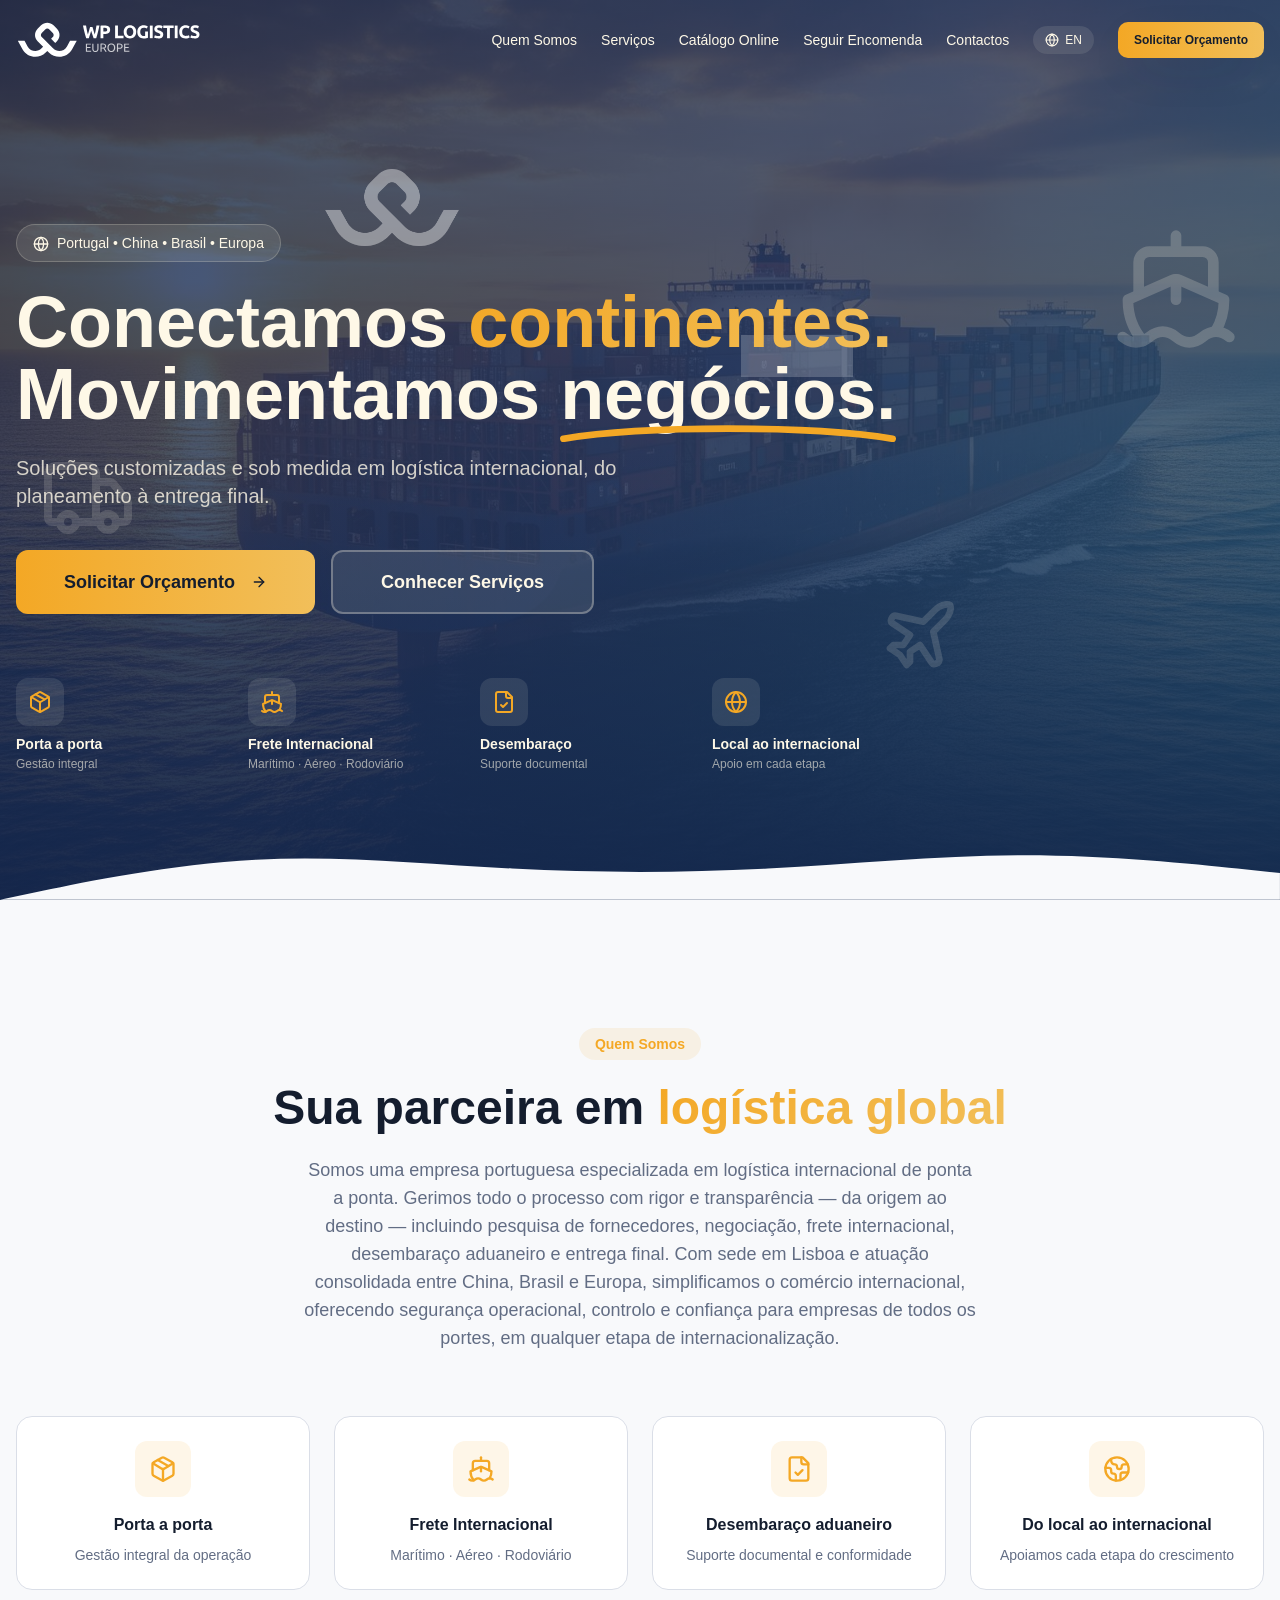
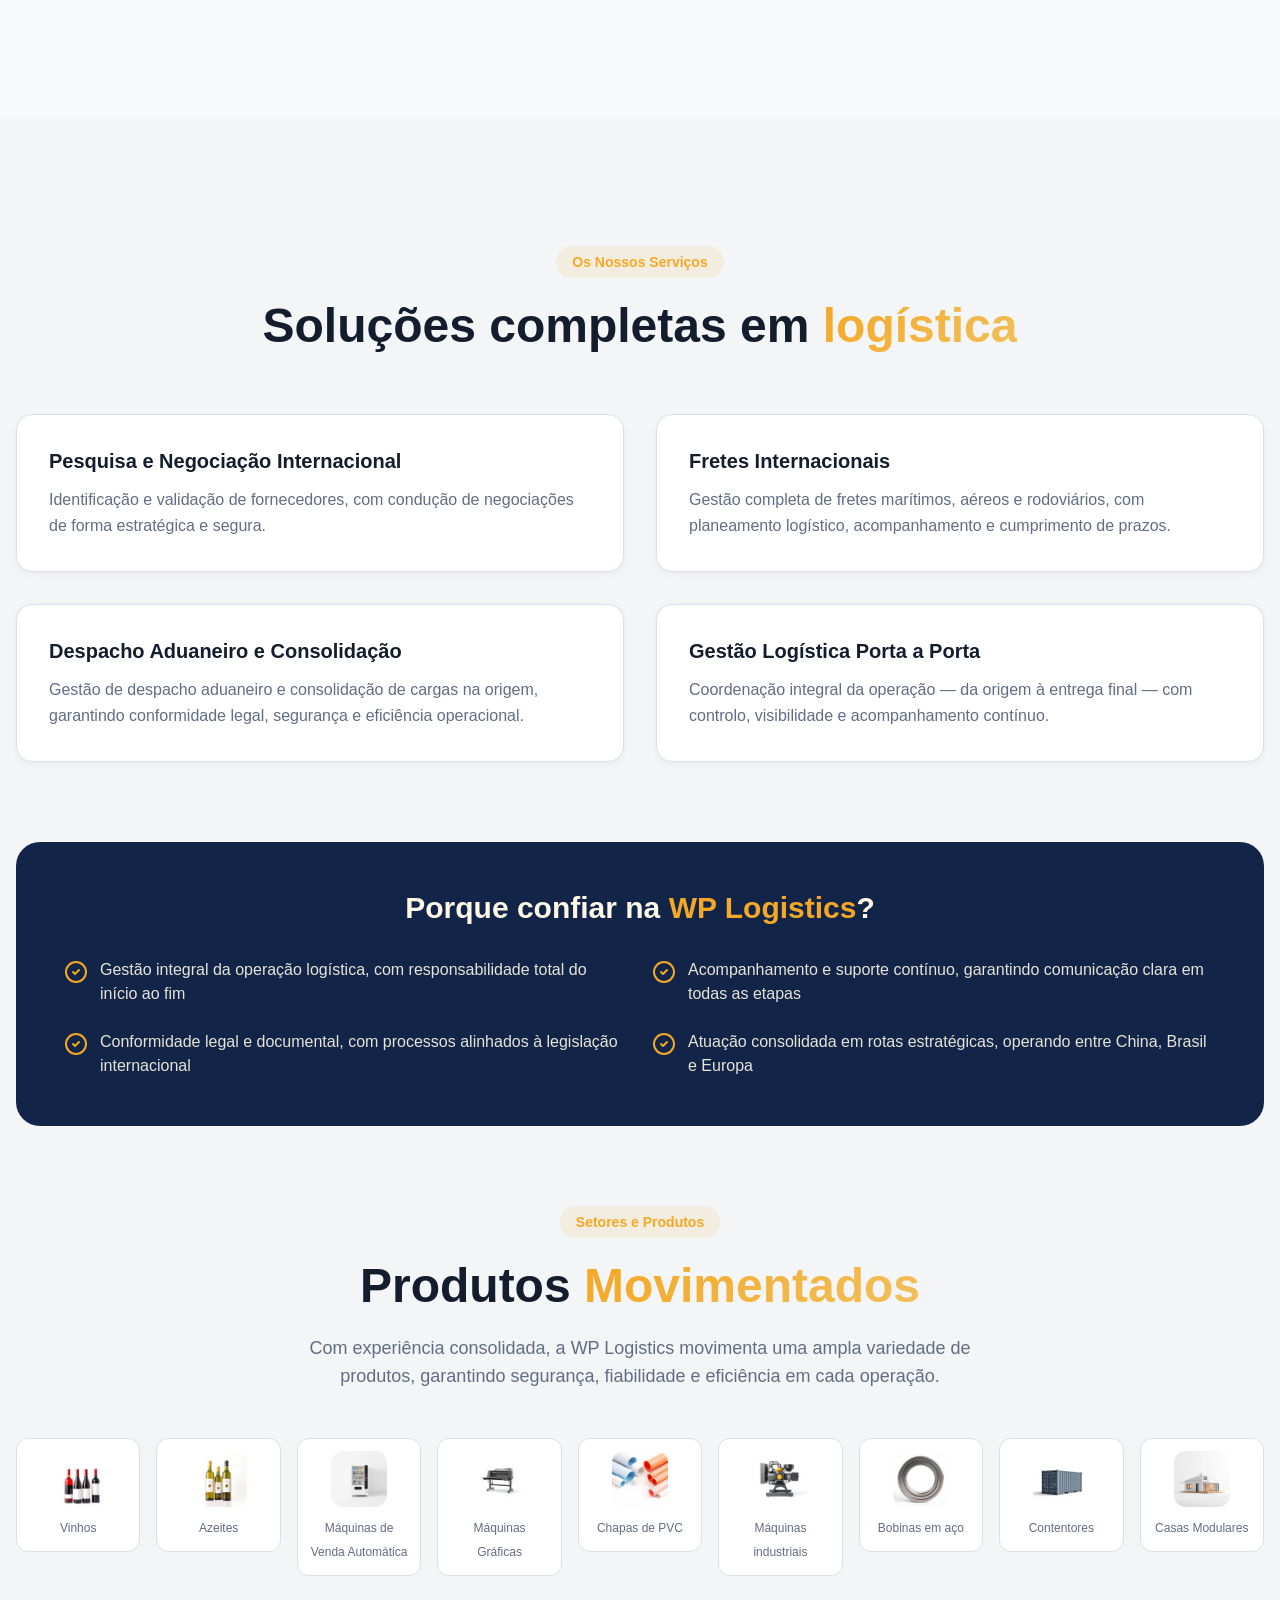
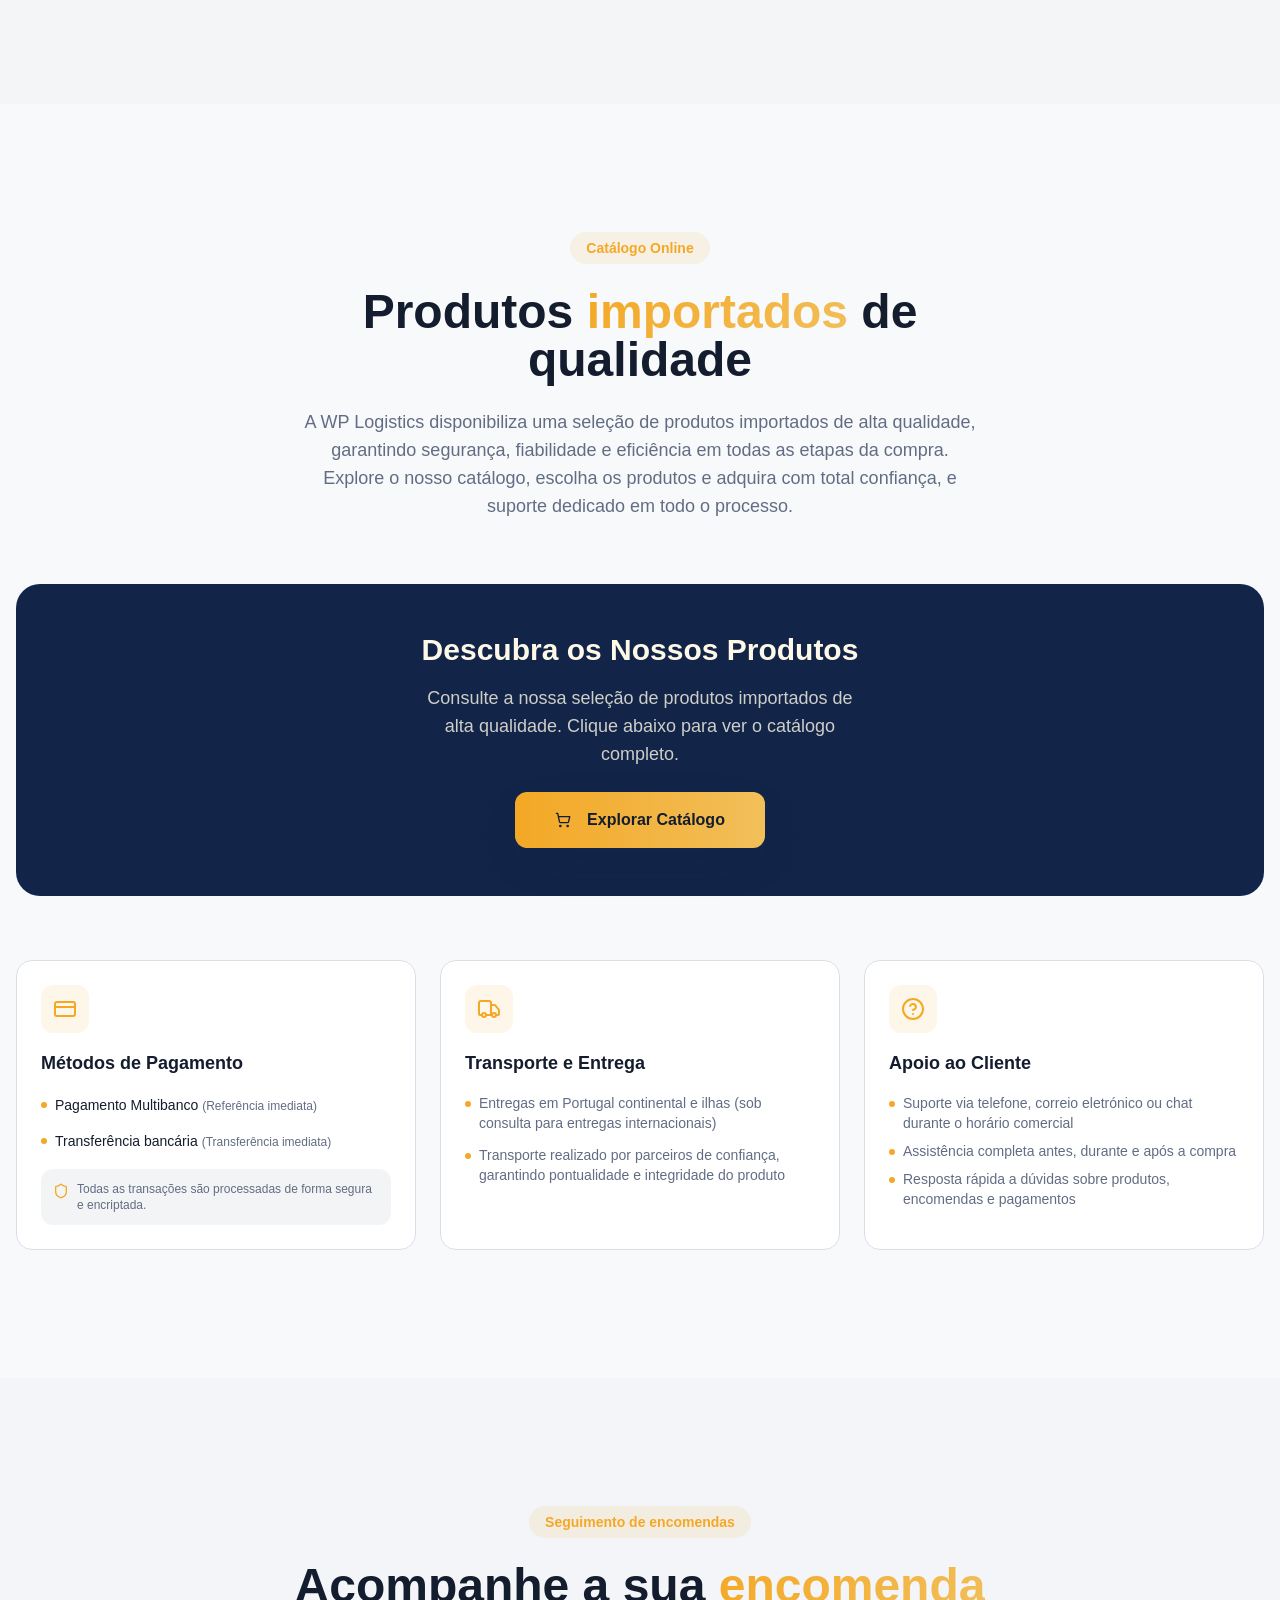
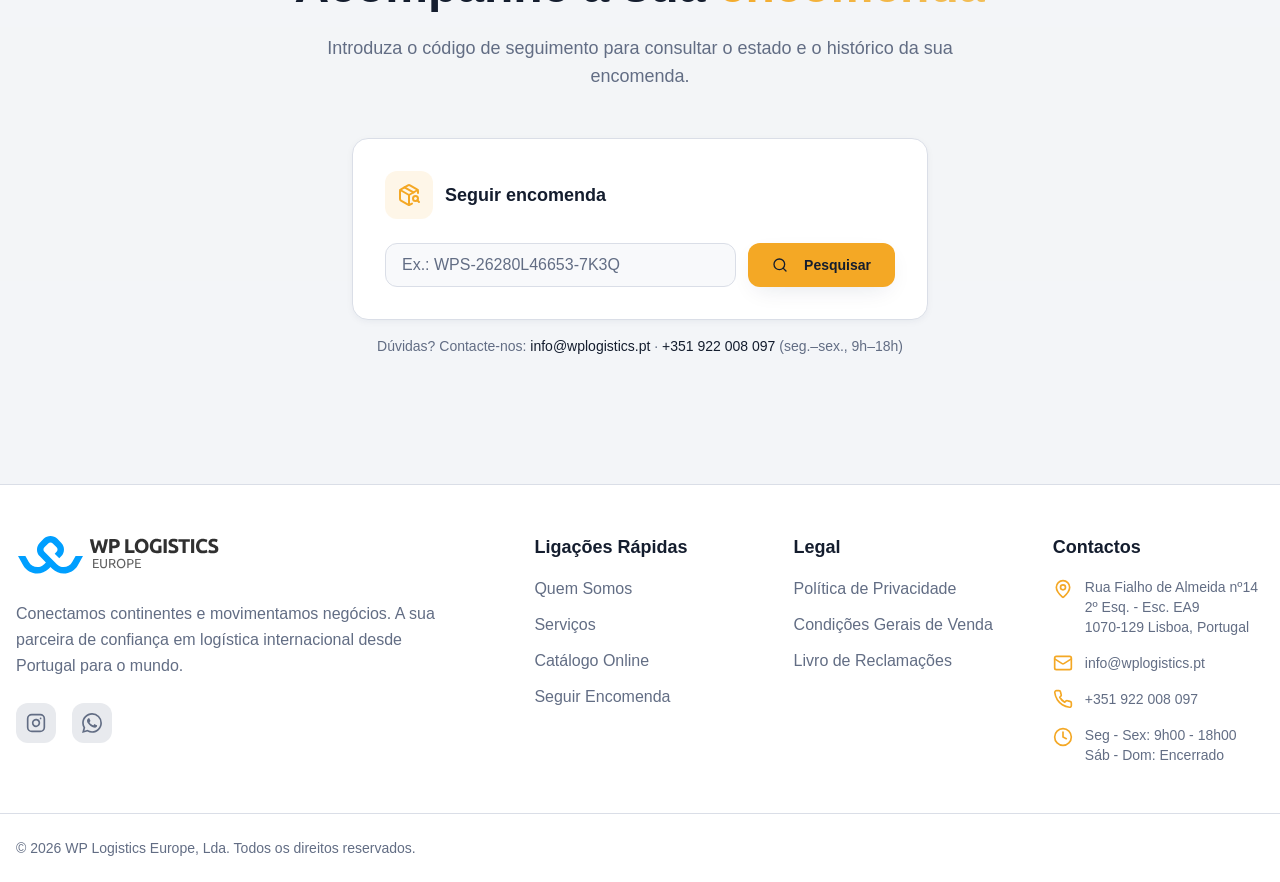
==== commit 68c5947f: "wip" ====
--- a/index.html
+++ b/index.html
@@ -18,9 +18,9 @@
     <meta name="twitter:description" content="Soluções completas de logística internacional." />
     
     <link rel="canonical" href="https://wplogistics.pt" />
-    <link rel="icon" type="image/x-icon" href="./favicon.ico" />
-    <script type="module" crossorigin src="./assets/index-CIuQWKHJ.js"></script>
-    <link rel="stylesheet" crossorigin href="./assets/index-DZbl_A1m.css">
+    <link rel="icon" type="image/svg+xml" href="./assets/wp-icon-color-gHAYAGte.svg" />
+    <script type="module" crossorigin src="./assets/index-DM3Xyy5k.js"></script>
+    <link rel="stylesheet" crossorigin href="./assets/index-Dl8jRBno.css">
   </head>
   <body>
     <div id="root"></div>
--- a/assets/index-Dl8jRBno.css
+++ b/assets/index-Dl8jRBno.css
@@ -0,0 +1 @@
+*,:before,:after{--tw-border-spacing-x: 0;--tw-border-spacing-y: 0;--tw-translate-x: 0;--tw-translate-y: 0;--tw-rotate: 0;--tw-skew-x: 0;--tw-skew-y: 0;--tw-scale-x: 1;--tw-scale-y: 1;--tw-pan-x: ;--tw-pan-y: ;--tw-pinch-zoom: ;--tw-scroll-snap-strictness: proximity;--tw-gradient-from-position: ;--tw-gradient-via-position: ;--tw-gradient-to-position: ;--tw-ordinal: ;--tw-slashed-zero: ;--tw-numeric-figure: ;--tw-numeric-spacing: ;--tw-numeric-fraction: ;--tw-ring-inset: ;--tw-ring-offset-width: 0px;--tw-ring-offset-color: #fff;--tw-ring-color: rgb(59 130 246 / .5);--tw-ring-offset-shadow: 0 0 #0000;--tw-ring-shadow: 0 0 #0000;--tw-shadow: 0 0 #0000;--tw-shadow-colored: 0 0 #0000;--tw-blur: ;--tw-brightness: ;--tw-contrast: ;--tw-grayscale: ;--tw-hue-rotate: ;--tw-invert: ;--tw-saturate: ;--tw-sepia: ;--tw-drop-shadow: ;--tw-backdrop-blur: ;--tw-backdrop-brightness: ;--tw-backdrop-contrast: ;--tw-backdrop-grayscale: ;--tw-backdrop-hue-rotate: ;--tw-backdrop-invert: ;--tw-backdrop-opacity: ;--tw-backdrop-saturate: ;--tw-backdrop-sepia: ;--tw-contain-size: ;--tw-contain-layout: ;--tw-contain-paint: ;--tw-contain-style: }::backdrop{--tw-border-spacing-x: 0;--tw-border-spacing-y: 0;--tw-translate-x: 0;--tw-translate-y: 0;--tw-rotate: 0;--tw-skew-x: 0;--tw-skew-y: 0;--tw-scale-x: 1;--tw-scale-y: 1;--tw-pan-x: ;--tw-pan-y: ;--tw-pinch-zoom: ;--tw-scroll-snap-strictness: proximity;--tw-gradient-from-position: ;--tw-gradient-via-position: ;--tw-gradient-to-position: ;--tw-ordinal: ;--tw-slashed-zero: ;--tw-numeric-figure: ;--tw-numeric-spacing: ;--tw-numeric-fraction: ;--tw-ring-inset: ;--tw-ring-offset-width: 0px;--tw-ring-offset-color: #fff;--tw-ring-color: rgb(59 130 246 / .5);--tw-ring-offset-shadow: 0 0 #0000;--tw-ring-shadow: 0 0 #0000;--tw-shadow: 0 0 #0000;--tw-shadow-colored: 0 0 #0000;--tw-blur: ;--tw-brightness: ;--tw-contrast: ;--tw-grayscale: ;--tw-hue-rotate: ;--tw-invert: ;--tw-saturate: ;--tw-sepia: ;--tw-drop-shadow: ;--tw-backdrop-blur: ;--tw-backdrop-brightness: ;--tw-backdrop-contrast: ;--tw-backdrop-grayscale: ;--tw-backdrop-hue-rotate: ;--tw-backdrop-invert: ;--tw-backdrop-opacity: ;--tw-backdrop-saturate: ;--tw-backdrop-sepia: ;--tw-contain-size: ;--tw-contain-layout: ;--tw-contain-paint: ;--tw-contain-style: }*,:before,:after{box-sizing:border-box;border-width:0;border-style:solid;border-color:#e5e7eb}:before,:after{--tw-content: ""}html,:host{line-height:1.5;-webkit-text-size-adjust:100%;-moz-tab-size:4;-o-tab-size:4;tab-size:4;font-family:ui-sans-serif,system-ui,sans-serif,"Apple Color Emoji","Segoe UI Emoji",Segoe UI Symbol,"Noto Color Emoji";font-feature-settings:normal;font-variation-settings:normal;-webkit-tap-highlight-color:transparent}body{margin:0;line-height:inherit}hr{height:0;color:inherit;border-top-width:1px}abbr:where([title]){-webkit-text-decoration:underline dotted;text-decoration:underline dotted}h1,h2,h3,h4,h5,h6{font-size:inherit;font-weight:inherit}a{color:inherit;text-decoration:inherit}b,strong{font-weight:bolder}code,kbd,samp,pre{font-family:ui-monospace,SFMono-Regular,Menlo,Monaco,Consolas,Liberation Mono,Courier New,monospace;font-feature-settings:normal;font-variation-settings:normal;font-size:1em}small{font-size:80%}sub,sup{font-size:75%;line-height:0;position:relative;vertical-align:baseline}sub{bottom:-.25em}sup{top:-.5em}table{text-indent:0;border-color:inherit;border-collapse:collapse}button,input,optgroup,select,textarea{font-family:inherit;font-feature-settings:inherit;font-variation-settings:inherit;font-size:100%;font-weight:inherit;line-height:inherit;letter-spacing:inherit;color:inherit;margin:0;padding:0}button,select{text-transform:none}button,input:where([type=button]),input:where([type=reset]),input:where([type=submit]){-webkit-appearance:button;background-color:transparent;background-image:none}:-moz-focusring{outline:auto}:-moz-ui-invalid{box-shadow:none}progress{vertical-align:baseline}::-webkit-inner-spin-button,::-webkit-outer-spin-button{height:auto}[type=search]{-webkit-appearance:textfield;outline-offset:-2px}::-webkit-search-decoration{-webkit-appearance:none}::-webkit-file-upload-button{-webkit-appearance:button;font:inherit}summary{display:list-item}blockquote,dl,dd,h1,h2,h3,h4,h5,h6,hr,figure,p,pre{margin:0}fieldset{margin:0;padding:0}legend{padding:0}ol,ul,menu{list-style:none;margin:0;padding:0}dialog{padding:0}textarea{resize:vertical}input::-moz-placeholder,textarea::-moz-placeholder{opacity:1;color:#9ca3af}input::placeholder,textarea::placeholder{opacity:1;color:#9ca3af}button,[role=button]{cursor:pointer}:disabled{cursor:default}img,svg,video,canvas,audio,iframe,embed,object{display:block;vertical-align:middle}img,video{max-width:100%;height:auto}[hidden]:where(:not([hidden=until-found])){display:none}:root{--background: 220 30% 98%;--foreground: 220 40% 13%;--card: 0 0% 100%;--card-foreground: 220 40% 13%;--popover: 0 0% 100%;--popover-foreground: 220 40% 13%;--primary: 220 60% 18%;--primary-foreground: 45 90% 95%;--secondary: 220 20% 94%;--secondary-foreground: 220 40% 20%;--muted: 220 15% 92%;--muted-foreground: 220 15% 45%;--accent: 38 90% 55%;--accent-foreground: 220 40% 13%;--destructive: 0 84.2% 60.2%;--destructive-foreground: 210 40% 98%;--border: 220 20% 88%;--input: 220 20% 88%;--ring: 38 90% 55%;--radius: .75rem;--navy: 220 60% 18%;--navy-light: 220 45% 25%;--gold: 38 90% 55%;--gold-light: 40 85% 65%;--ocean: 200 60% 45%;--gradient-hero: linear-gradient(135deg, hsl(220 60% 18%) 0%, hsl(220 45% 28%) 50%, hsl(200 50% 35%) 100%);--gradient-accent: linear-gradient(135deg, hsl(38 90% 55%) 0%, hsl(40 85% 65%) 100%);--gradient-card: linear-gradient(180deg, hsl(0 0% 100%) 0%, hsl(220 30% 98%) 100%);--shadow-sm: 0 2px 8px -2px hsl(220 60% 18% / .08);--shadow-md: 0 8px 24px -8px hsl(220 60% 18% / .12);--shadow-lg: 0 16px 48px -12px hsl(220 60% 18% / .18);--shadow-glow: 0 0 40px hsl(38 90% 55% / .3);--font-display: "Montserrat", sans-serif;--font-body: "Source Sans 3", sans-serif;--sidebar-background: 0 0% 98%;--sidebar-foreground: 240 5.3% 26.1%;--sidebar-primary: 240 5.9% 10%;--sidebar-primary-foreground: 0 0% 98%;--sidebar-accent: 240 4.8% 95.9%;--sidebar-accent-foreground: 240 5.9% 10%;--sidebar-border: 220 13% 91%;--sidebar-ring: 217.2 91.2% 59.8%}.dark{--background: 220 40% 8%;--foreground: 220 20% 95%;--card: 220 35% 12%;--card-foreground: 220 20% 95%;--popover: 220 35% 12%;--popover-foreground: 220 20% 95%;--primary: 38 90% 55%;--primary-foreground: 220 40% 13%;--secondary: 220 30% 18%;--secondary-foreground: 220 20% 90%;--muted: 220 25% 15%;--muted-foreground: 220 15% 60%;--accent: 38 85% 60%;--accent-foreground: 220 40% 13%;--destructive: 0 62.8% 30.6%;--destructive-foreground: 210 40% 98%;--border: 220 25% 20%;--input: 220 25% 20%;--ring: 38 90% 55%;--sidebar-background: 240 5.9% 10%;--sidebar-foreground: 240 4.8% 95.9%;--sidebar-primary: 224.3 76.3% 48%;--sidebar-primary-foreground: 0 0% 100%;--sidebar-accent: 240 3.7% 15.9%;--sidebar-accent-foreground: 240 4.8% 95.9%;--sidebar-border: 240 3.7% 15.9%;--sidebar-ring: 217.2 91.2% 59.8%}*{border-color:hsl(var(--border))}html{scroll-behavior:smooth}body{background-color:hsl(var(--background));color:hsl(var(--foreground));font-family:var(--font-body)}h1,h2,h3,h4,h5,h6{font-family:var(--font-display)}.container{width:100%;margin-right:auto;margin-left:auto;padding-right:2rem;padding-left:2rem}@media (min-width: 1400px){.container{max-width:1400px}}.sr-only{position:absolute;width:1px;height:1px;padding:0;margin:-1px;overflow:hidden;clip:rect(0,0,0,0);white-space:nowrap;border-width:0}.pointer-events-none{pointer-events:none}.pointer-events-auto{pointer-events:auto}.visible{visibility:visible}.invisible{visibility:hidden}.fixed{position:fixed}.absolute{position:absolute}.relative{position:relative}.sticky{position:sticky}.inset-0{top:0;right:0;bottom:0;left:0}.inset-x-0{left:0;right:0}.inset-y-0{top:0;bottom:0}.-bottom-1{bottom:-.25rem}.-bottom-12{bottom:-3rem}.-bottom-2{bottom:-.5rem}.-bottom-3{bottom:-.75rem}.-left-12{left:-3rem}.-right-12{right:-3rem}.-right-2{right:-.5rem}.-top-12{top:-3rem}.-top-2{top:-.5rem}.bottom-0{bottom:0}.bottom-1\/4{bottom:25%}.left-0{left:0}.left-0\.5{left:.125rem}.left-1{left:.25rem}.left-1\/2{left:50%}.left-1\/4{left:25%}.left-2{left:.5rem}.left-3{left:.75rem}.left-4{left:1rem}.left-\[50\%\]{left:50%}.left-\[7px\]{left:7px}.right-0{right:0}.right-1{right:.25rem}.right-1\/3{right:33.333333%}.right-1\/4{right:25%}.right-2{right:.5rem}.right-3{right:.75rem}.right-4{right:1rem}.top-0{top:0}.top-1{top:.25rem}.top-1\.5{top:.375rem}.top-1\/2{top:50%}.top-1\/3{top:33.333333%}.top-1\/4{top:25%}.top-2{top:.5rem}.top-3{top:.75rem}.top-3\.5{top:.875rem}.top-4{top:1rem}.top-\[12\%\]{top:12%}.top-\[1px\]{top:1px}.top-\[50\%\]{top:50%}.top-\[60\%\]{top:60%}.top-full{top:100%}.z-10{z-index:10}.z-20{z-index:20}.z-50{z-index:50}.z-\[100\]{z-index:100}.z-\[1\]{z-index:1}.col-start-3{grid-column-start:3}.-mx-1{margin-left:-.25rem;margin-right:-.25rem}.mx-2{margin-left:.5rem;margin-right:.5rem}.mx-3\.5{margin-left:.875rem;margin-right:.875rem}.mx-4{margin-left:1rem;margin-right:1rem}.mx-auto{margin-left:auto;margin-right:auto}.my-0\.5{margin-top:.125rem;margin-bottom:.125rem}.my-1{margin-top:.25rem;margin-bottom:.25rem}.-ml-4{margin-left:-1rem}.-mt-4{margin-top:-1rem}.mb-1{margin-bottom:.25rem}.mb-10{margin-bottom:2.5rem}.mb-12{margin-bottom:3rem}.mb-16{margin-bottom:4rem}.mb-2{margin-bottom:.5rem}.mb-20{margin-bottom:5rem}.mb-3{margin-bottom:.75rem}.mb-4{margin-bottom:1rem}.mb-6{margin-bottom:1.5rem}.mb-8{margin-bottom:2rem}.ml-1{margin-left:.25rem}.ml-2{margin-left:.5rem}.ml-auto{margin-left:auto}.mr-1{margin-right:.25rem}.mr-2{margin-right:.5rem}.mt-0\.5{margin-top:.125rem}.mt-1{margin-top:.25rem}.mt-1\.5{margin-top:.375rem}.mt-10{margin-top:2.5rem}.mt-12{margin-top:3rem}.mt-2{margin-top:.5rem}.mt-24{margin-top:6rem}.mt-3{margin-top:.75rem}.mt-4{margin-top:1rem}.mt-6{margin-top:1.5rem}.mt-8{margin-top:2rem}.mt-auto{margin-top:auto}.line-clamp-1{overflow:hidden;display:-webkit-box;-webkit-box-orient:vertical;-webkit-line-clamp:1}.line-clamp-2{overflow:hidden;display:-webkit-box;-webkit-box-orient:vertical;-webkit-line-clamp:2}.block{display:block}.inline-block{display:inline-block}.inline{display:inline}.flex{display:flex}.inline-flex{display:inline-flex}.table{display:table}.grid{display:grid}.hidden{display:none}.aspect-square{aspect-ratio:1 / 1}.aspect-video{aspect-ratio:16 / 9}.size-4{width:1rem;height:1rem}.h-0\.5{height:.125rem}.h-1\.5{height:.375rem}.h-10{height:2.5rem}.h-11{height:2.75rem}.h-12{height:3rem}.h-14{height:3.5rem}.h-16{height:4rem}.h-2{height:.5rem}.h-2\.5{height:.625rem}.h-20{height:5rem}.h-24{height:6rem}.h-3{height:.75rem}.h-3\.5{height:.875rem}.h-4{height:1rem}.h-5{height:1.25rem}.h-6{height:1.5rem}.h-7{height:1.75rem}.h-8{height:2rem}.h-9{height:2.25rem}.h-\[1px\]{height:1px}.h-\[var\(--radix-navigation-menu-viewport-height\)\]{height:var(--radix-navigation-menu-viewport-height)}.h-\[var\(--radix-select-trigger-height\)\]{height:var(--radix-select-trigger-height)}.h-auto{height:auto}.h-full{height:100%}.h-px{height:1px}.h-svh{height:100svh}.max-h-0{max-height:0px}.max-h-96{max-height:24rem}.max-h-\[300px\]{max-height:300px}.max-h-\[90vh\]{max-height:90vh}.max-h-screen{max-height:100vh}.min-h-0{min-height:0px}.min-h-\[80px\]{min-height:80px}.min-h-screen{min-height:100vh}.min-h-svh{min-height:100svh}.w-0{width:0px}.w-0\.5{width:.125rem}.w-1{width:.25rem}.w-1\.5{width:.375rem}.w-10{width:2.5rem}.w-11{width:2.75rem}.w-12{width:3rem}.w-14{width:3.5rem}.w-16{width:4rem}.w-2{width:.5rem}.w-2\.5{width:.625rem}.w-20{width:5rem}.w-24{width:6rem}.w-3{width:.75rem}.w-3\.5{width:.875rem}.w-3\/4{width:75%}.w-4{width:1rem}.w-5{width:1.25rem}.w-6{width:1.5rem}.w-64{width:16rem}.w-7{width:1.75rem}.w-72{width:18rem}.w-8{width:2rem}.w-9{width:2.25rem}.w-\[--sidebar-width\]{width:var(--sidebar-width)}.w-\[100px\]{width:100px}.w-\[1px\]{width:1px}.w-auto{width:auto}.w-full{width:100%}.w-max{width:-moz-max-content;width:max-content}.w-px{width:1px}.min-w-0{min-width:0px}.min-w-5{min-width:1.25rem}.min-w-\[12rem\]{min-width:12rem}.min-w-\[8rem\]{min-width:8rem}.min-w-\[var\(--radix-select-trigger-width\)\]{min-width:var(--radix-select-trigger-width)}.max-w-2xl{max-width:42rem}.max-w-3xl{max-width:48rem}.max-w-4xl{max-width:56rem}.max-w-\[--skeleton-width\]{max-width:var(--skeleton-width)}.max-w-lg{max-width:32rem}.max-w-max{max-width:-moz-max-content;max-width:max-content}.max-w-md{max-width:28rem}.max-w-xl{max-width:36rem}.flex-1{flex:1 1 0%}.flex-shrink-0,.shrink-0{flex-shrink:0}.grow{flex-grow:1}.grow-0{flex-grow:0}.basis-full{flex-basis:100%}.caption-bottom{caption-side:bottom}.border-collapse{border-collapse:collapse}.-translate-x-1\/2{--tw-translate-x: -50%;transform:translate(var(--tw-translate-x),var(--tw-translate-y)) rotate(var(--tw-rotate)) skew(var(--tw-skew-x)) skewY(var(--tw-skew-y)) scaleX(var(--tw-scale-x)) scaleY(var(--tw-scale-y))}.-translate-x-px{--tw-translate-x: -1px;transform:translate(var(--tw-translate-x),var(--tw-translate-y)) rotate(var(--tw-rotate)) skew(var(--tw-skew-x)) skewY(var(--tw-skew-y)) scaleX(var(--tw-scale-x)) scaleY(var(--tw-scale-y))}.-translate-y-1\/2{--tw-translate-y: -50%;transform:translate(var(--tw-translate-x),var(--tw-translate-y)) rotate(var(--tw-rotate)) skew(var(--tw-skew-x)) skewY(var(--tw-skew-y)) scaleX(var(--tw-scale-x)) scaleY(var(--tw-scale-y))}.translate-x-\[-50\%\]{--tw-translate-x: -50%;transform:translate(var(--tw-translate-x),var(--tw-translate-y)) rotate(var(--tw-rotate)) skew(var(--tw-skew-x)) skewY(var(--tw-skew-y)) scaleX(var(--tw-scale-x)) scaleY(var(--tw-scale-y))}.translate-x-px{--tw-translate-x: 1px;transform:translate(var(--tw-translate-x),var(--tw-translate-y)) rotate(var(--tw-rotate)) skew(var(--tw-skew-x)) skewY(var(--tw-skew-y)) scaleX(var(--tw-scale-x)) scaleY(var(--tw-scale-y))}.translate-y-\[-50\%\]{--tw-translate-y: -50%;transform:translate(var(--tw-translate-x),var(--tw-translate-y)) rotate(var(--tw-rotate)) skew(var(--tw-skew-x)) skewY(var(--tw-skew-y)) scaleX(var(--tw-scale-x)) scaleY(var(--tw-scale-y))}.rotate-180{--tw-rotate: 180deg;transform:translate(var(--tw-translate-x),var(--tw-translate-y)) rotate(var(--tw-rotate)) skew(var(--tw-skew-x)) skewY(var(--tw-skew-y)) scaleX(var(--tw-scale-x)) scaleY(var(--tw-scale-y))}.rotate-45{--tw-rotate: 45deg;transform:translate(var(--tw-translate-x),var(--tw-translate-y)) rotate(var(--tw-rotate)) skew(var(--tw-skew-x)) skewY(var(--tw-skew-y)) scaleX(var(--tw-scale-x)) scaleY(var(--tw-scale-y))}.rotate-90{--tw-rotate: 90deg;transform:translate(var(--tw-translate-x),var(--tw-translate-y)) rotate(var(--tw-rotate)) skew(var(--tw-skew-x)) skewY(var(--tw-skew-y)) scaleX(var(--tw-scale-x)) scaleY(var(--tw-scale-y))}.transform{transform:translate(var(--tw-translate-x),var(--tw-translate-y)) rotate(var(--tw-rotate)) skew(var(--tw-skew-x)) skewY(var(--tw-skew-y)) scaleX(var(--tw-scale-x)) scaleY(var(--tw-scale-y))}@keyframes pulse{50%{opacity:.5}}.animate-pulse{animation:pulse 2s cubic-bezier(.4,0,.6,1) infinite}@keyframes spin{to{transform:rotate(360deg)}}.animate-spin{animation:spin 1s linear infinite}.cursor-default{cursor:default}.cursor-pointer{cursor:pointer}.touch-none{touch-action:none}.select-none{-webkit-user-select:none;-moz-user-select:none;user-select:none}.list-none{list-style-type:none}.grid-cols-1{grid-template-columns:repeat(1,minmax(0,1fr))}.grid-cols-2{grid-template-columns:repeat(2,minmax(0,1fr))}.grid-cols-3{grid-template-columns:repeat(3,minmax(0,1fr))}.grid-cols-\[1fr_auto_1fr\]{grid-template-columns:1fr auto 1fr}.flex-row{flex-direction:row}.flex-col{flex-direction:column}.flex-col-reverse{flex-direction:column-reverse}.flex-wrap{flex-wrap:wrap}.items-start{align-items:flex-start}.items-end{align-items:flex-end}.items-center{align-items:center}.items-baseline{align-items:baseline}.items-stretch{align-items:stretch}.justify-end{justify-content:flex-end}.justify-center{justify-content:center}.justify-between{justify-content:space-between}.gap-0{gap:0px}.gap-1{gap:.25rem}.gap-1\.5{gap:.375rem}.gap-10{gap:2.5rem}.gap-2{gap:.5rem}.gap-3{gap:.75rem}.gap-4{gap:1rem}.gap-6{gap:1.5rem}.space-x-1>:not([hidden])~:not([hidden]){--tw-space-x-reverse: 0;margin-right:calc(.25rem * var(--tw-space-x-reverse));margin-left:calc(.25rem * calc(1 - var(--tw-space-x-reverse)))}.space-x-4>:not([hidden])~:not([hidden]){--tw-space-x-reverse: 0;margin-right:calc(1rem * var(--tw-space-x-reverse));margin-left:calc(1rem * calc(1 - var(--tw-space-x-reverse)))}.space-y-1>:not([hidden])~:not([hidden]){--tw-space-y-reverse: 0;margin-top:calc(.25rem * calc(1 - var(--tw-space-y-reverse)));margin-bottom:calc(.25rem * var(--tw-space-y-reverse))}.space-y-1\.5>:not([hidden])~:not([hidden]){--tw-space-y-reverse: 0;margin-top:calc(.375rem * calc(1 - var(--tw-space-y-reverse)));margin-bottom:calc(.375rem * var(--tw-space-y-reverse))}.space-y-2>:not([hidden])~:not([hidden]){--tw-space-y-reverse: 0;margin-top:calc(.5rem * calc(1 - var(--tw-space-y-reverse)));margin-bottom:calc(.5rem * var(--tw-space-y-reverse))}.space-y-3>:not([hidden])~:not([hidden]){--tw-space-y-reverse: 0;margin-top:calc(.75rem * calc(1 - var(--tw-space-y-reverse)));margin-bottom:calc(.75rem * var(--tw-space-y-reverse))}.space-y-4>:not([hidden])~:not([hidden]){--tw-space-y-reverse: 0;margin-top:calc(1rem * calc(1 - var(--tw-space-y-reverse)));margin-bottom:calc(1rem * var(--tw-space-y-reverse))}.space-y-6>:not([hidden])~:not([hidden]){--tw-space-y-reverse: 0;margin-top:calc(1.5rem * calc(1 - var(--tw-space-y-reverse)));margin-bottom:calc(1.5rem * var(--tw-space-y-reverse))}.space-y-8>:not([hidden])~:not([hidden]){--tw-space-y-reverse: 0;margin-top:calc(2rem * calc(1 - var(--tw-space-y-reverse)));margin-bottom:calc(2rem * var(--tw-space-y-reverse))}.justify-self-end{justify-self:end}.overflow-auto{overflow:auto}.overflow-hidden{overflow:hidden}.overflow-y-auto{overflow-y:auto}.overflow-x-hidden{overflow-x:hidden}.whitespace-nowrap{white-space:nowrap}.whitespace-pre-line{white-space:pre-line}.break-words{overflow-wrap:break-word}.rounded{border-radius:.25rem}.rounded-2xl{border-radius:1rem}.rounded-3xl{border-radius:1.5rem}.rounded-\[2px\]{border-radius:2px}.rounded-\[inherit\]{border-radius:inherit}.rounded-full{border-radius:9999px}.rounded-lg{border-radius:var(--radius)}.rounded-md{border-radius:calc(var(--radius) - 2px)}.rounded-sm{border-radius:calc(var(--radius) - 4px)}.rounded-xl{border-radius:.75rem}.rounded-t-\[10px\]{border-top-left-radius:10px;border-top-right-radius:10px}.rounded-tl-sm{border-top-left-radius:calc(var(--radius) - 4px)}.border{border-width:1px}.border-2{border-width:2px}.border-\[1\.5px\]{border-width:1.5px}.border-y{border-top-width:1px;border-bottom-width:1px}.border-b{border-bottom-width:1px}.border-l{border-left-width:1px}.border-r{border-right-width:1px}.border-t{border-top-width:1px}.border-dashed{border-style:dashed}.border-\[--color-border\]{border-color:var(--color-border)}.border-\[hsl\(var\(--primary-foreground\)\/0\.3\)\]{border-color:hsl(var(--primary-foreground)/.3)}.border-accent{border-color:hsl(var(--accent))}.border-accent\/40{border-color:hsl(var(--accent) / .4)}.border-border{border-color:hsl(var(--border))}.border-border\/50{border-color:hsl(var(--border) / .5)}.border-destructive{border-color:hsl(var(--destructive))}.border-destructive\/50{border-color:hsl(var(--destructive) / .5)}.border-green-600{--tw-border-opacity: 1;border-color:rgb(22 163 74 / var(--tw-border-opacity, 1))}.border-green-600\/30{border-color:#16a34a4d}.border-input{border-color:hsl(var(--input))}.border-primary{border-color:hsl(var(--primary))}.border-primary-foreground\/20{border-color:hsl(var(--primary-foreground) / .2)}.border-primary\/10{border-color:hsl(var(--primary) / .1)}.border-primary\/20{border-color:hsl(var(--primary) / .2)}.border-red-600{--tw-border-opacity: 1;border-color:rgb(220 38 38 / var(--tw-border-opacity, 1))}.border-red-600\/30{border-color:#dc26264d}.border-sidebar-border{border-color:hsl(var(--sidebar-border))}.border-slate-400{--tw-border-opacity: 1;border-color:rgb(148 163 184 / var(--tw-border-opacity, 1))}.border-slate-400\/40{border-color:#94a3b866}.border-transparent{border-color:transparent}.border-l-transparent{border-left-color:transparent}.border-t-transparent{border-top-color:transparent}.bg-\[--color-bg\]{background-color:var(--color-bg)}.bg-\[hsl\(var\(--primary-foreground\)\/0\.1\)\]{background-color:hsl(var(--primary-foreground)/.1)}.bg-accent{background-color:hsl(var(--accent))}.bg-accent\/10{background-color:hsl(var(--accent) / .1)}.bg-background{background-color:hsl(var(--background))}.bg-black\/80{background-color:#000c}.bg-border{background-color:hsl(var(--border))}.bg-card{background-color:hsl(var(--card))}.bg-card\/95{background-color:hsl(var(--card) / .95)}.bg-destructive{background-color:hsl(var(--destructive))}.bg-destructive\/10{background-color:hsl(var(--destructive) / .1)}.bg-foreground{background-color:hsl(var(--foreground))}.bg-foreground\/50{background-color:hsl(var(--foreground) / .5)}.bg-foreground\/60{background-color:hsl(var(--foreground) / .6)}.bg-green-100{--tw-bg-opacity: 1;background-color:rgb(220 252 231 / var(--tw-bg-opacity, 1))}.bg-green-600{--tw-bg-opacity: 1;background-color:rgb(22 163 74 / var(--tw-bg-opacity, 1))}.bg-green-600\/10{background-color:#16a34a1a}.bg-muted{background-color:hsl(var(--muted))}.bg-muted\/30{background-color:hsl(var(--muted) / .3)}.bg-muted\/50{background-color:hsl(var(--muted) / .5)}.bg-popover{background-color:hsl(var(--popover))}.bg-primary{background-color:hsl(var(--primary))}.bg-primary-foreground\/10{background-color:hsl(var(--primary-foreground) / .1)}.bg-primary\/10{background-color:hsl(var(--primary) / .1)}.bg-primary\/5{background-color:hsl(var(--primary) / .05)}.bg-red-600{--tw-bg-opacity: 1;background-color:rgb(220 38 38 / var(--tw-bg-opacity, 1))}.bg-red-600\/10{background-color:#dc26261a}.bg-secondary{background-color:hsl(var(--secondary))}.bg-sidebar{background-color:hsl(var(--sidebar-background))}.bg-sidebar-border{background-color:hsl(var(--sidebar-border))}.bg-slate-400{--tw-bg-opacity: 1;background-color:rgb(148 163 184 / var(--tw-bg-opacity, 1))}.bg-slate-400\/10{background-color:#94a3b81a}.bg-slate-500{--tw-bg-opacity: 1;background-color:rgb(100 116 139 / var(--tw-bg-opacity, 1))}.bg-transparent{background-color:transparent}.bg-gradient-to-b{background-image:linear-gradient(to bottom,var(--tw-gradient-stops))}.bg-gradient-to-br{background-image:linear-gradient(to bottom right,var(--tw-gradient-stops))}.bg-gradient-to-r{background-image:linear-gradient(to right,var(--tw-gradient-stops))}.bg-gradient-to-t{background-image:linear-gradient(to top,var(--tw-gradient-stops))}.from-\[hsl\(38\,90\%\,55\%\)\]{--tw-gradient-from: hsl(38,90%,55%) var(--tw-gradient-from-position);--tw-gradient-to: hsl(38 90% 55% / 0) var(--tw-gradient-to-position);--tw-gradient-stops: var(--tw-gradient-from), var(--tw-gradient-to)}.from-primary\/10{--tw-gradient-from: hsl(var(--primary) / .1) var(--tw-gradient-from-position);--tw-gradient-to: hsl(var(--primary) / 0) var(--tw-gradient-to-position);--tw-gradient-stops: var(--tw-gradient-from), var(--tw-gradient-to)}.from-primary\/5{--tw-gradient-from: hsl(var(--primary) / .05) var(--tw-gradient-from-position);--tw-gradient-to: hsl(var(--primary) / 0) var(--tw-gradient-to-position);--tw-gradient-stops: var(--tw-gradient-from), var(--tw-gradient-to)}.from-primary\/90{--tw-gradient-from: hsl(var(--primary) / .9) var(--tw-gradient-from-position);--tw-gradient-to: hsl(var(--primary) / 0) var(--tw-gradient-to-position);--tw-gradient-stops: var(--tw-gradient-from), var(--tw-gradient-to)}.via-background{--tw-gradient-to: hsl(var(--background) / 0) var(--tw-gradient-to-position);--tw-gradient-stops: var(--tw-gradient-from), hsl(var(--background)) var(--tw-gradient-via-position), var(--tw-gradient-to)}.via-transparent{--tw-gradient-to: rgb(0 0 0 / 0) var(--tw-gradient-to-position);--tw-gradient-stops: var(--tw-gradient-from), transparent var(--tw-gradient-via-position), var(--tw-gradient-to)}.to-\[hsl\(40\,85\%\,65\%\)\]{--tw-gradient-to: hsl(40,85%,65%) var(--tw-gradient-to-position)}.to-background{--tw-gradient-to: hsl(var(--background)) var(--tw-gradient-to-position)}.to-secondary\/10{--tw-gradient-to: hsl(var(--secondary) / .1) var(--tw-gradient-to-position)}.to-secondary\/20{--tw-gradient-to: hsl(var(--secondary) / .2) var(--tw-gradient-to-position)}.to-transparent{--tw-gradient-to: transparent var(--tw-gradient-to-position)}.fill-current{fill:currentColor}.object-contain{-o-object-fit:contain;object-fit:contain}.object-cover{-o-object-fit:cover;object-fit:cover}.p-0{padding:0}.p-1{padding:.25rem}.p-2{padding:.5rem}.p-3{padding:.75rem}.p-4{padding:1rem}.p-5{padding:1.25rem}.p-6{padding:1.5rem}.p-8{padding:2rem}.p-\[1px\]{padding:1px}.px-1{padding-left:.25rem;padding-right:.25rem}.px-10{padding-left:2.5rem;padding-right:2.5rem}.px-12{padding-left:3rem;padding-right:3rem}.px-2{padding-left:.5rem;padding-right:.5rem}.px-2\.5{padding-left:.625rem;padding-right:.625rem}.px-3{padding-left:.75rem;padding-right:.75rem}.px-4{padding-left:1rem;padding-right:1rem}.px-5{padding-left:1.25rem;padding-right:1.25rem}.px-6{padding-left:1.5rem;padding-right:1.5rem}.py-0\.5{padding-top:.125rem;padding-bottom:.125rem}.py-1{padding-top:.25rem;padding-bottom:.25rem}.py-1\.5{padding-top:.375rem;padding-bottom:.375rem}.py-12{padding-top:3rem;padding-bottom:3rem}.py-16{padding-top:4rem;padding-bottom:4rem}.py-2{padding-top:.5rem;padding-bottom:.5rem}.py-20{padding-top:5rem;padding-bottom:5rem}.py-3{padding-top:.75rem;padding-bottom:.75rem}.py-4{padding-top:1rem;padding-bottom:1rem}.py-5{padding-top:1.25rem;padding-bottom:1.25rem}.py-6{padding-top:1.5rem;padding-bottom:1.5rem}.py-8{padding-top:2rem;padding-bottom:2rem}.pb-3{padding-bottom:.75rem}.pb-4{padding-bottom:1rem}.pb-6{padding-bottom:1.5rem}.pl-10{padding-left:2.5rem}.pl-2\.5{padding-left:.625rem}.pl-4{padding-left:1rem}.pl-8{padding-left:2rem}.pr-2{padding-right:.5rem}.pr-2\.5{padding-right:.625rem}.pr-8{padding-right:2rem}.pt-0{padding-top:0}.pt-1{padding-top:.25rem}.pt-2{padding-top:.5rem}.pt-24{padding-top:6rem}.pt-3{padding-top:.75rem}.pt-4{padding-top:1rem}.pt-8{padding-top:2rem}.text-left{text-align:left}.text-center{text-align:center}.align-middle{vertical-align:middle}.font-body{font-family:var(--font-body),sans-serif}.font-display{font-family:var(--font-display),sans-serif}.font-mono{font-family:ui-monospace,SFMono-Regular,Menlo,Monaco,Consolas,Liberation Mono,Courier New,monospace}.text-2xl{font-size:1.5rem;line-height:2rem}.text-3xl{font-size:1.875rem;line-height:2.25rem}.text-4xl{font-size:2.25rem;line-height:2.5rem}.text-\[0\.8rem\]{font-size:.8rem}.text-\[10px\]{font-size:10px}.text-base{font-size:1rem;line-height:1.5rem}.text-lg{font-size:1.125rem;line-height:1.75rem}.text-sm{font-size:.875rem;line-height:1.25rem}.text-xl{font-size:1.25rem;line-height:1.75rem}.text-xs{font-size:.75rem;line-height:1rem}.font-bold{font-weight:700}.font-extrabold{font-weight:800}.font-medium{font-weight:500}.font-normal{font-weight:400}.font-semibold{font-weight:600}.uppercase{text-transform:uppercase}.tabular-nums{--tw-numeric-spacing: tabular-nums;font-variant-numeric:var(--tw-ordinal) var(--tw-slashed-zero) var(--tw-numeric-figure) var(--tw-numeric-spacing) var(--tw-numeric-fraction)}.leading-none{line-height:1}.leading-relaxed{line-height:1.625}.leading-tight{line-height:1.25}.tracking-tight{letter-spacing:-.025em}.tracking-wide{letter-spacing:.025em}.tracking-wider{letter-spacing:.05em}.tracking-widest{letter-spacing:.1em}.text-\[hsl\(220\,40\%\,13\%\)\]{--tw-text-opacity: 1;color:hsl(220 40% 13% / var(--tw-text-opacity, 1))}.text-\[hsl\(var\(--primary-foreground\)\)\]{color:hsl(var(--primary-foreground))}.text-accent{color:hsl(var(--accent))}.text-accent-foreground{color:hsl(var(--accent-foreground))}.text-card-foreground{color:hsl(var(--card-foreground))}.text-current{color:currentColor}.text-destructive{color:hsl(var(--destructive))}.text-destructive-foreground{color:hsl(var(--destructive-foreground))}.text-foreground{color:hsl(var(--foreground))}.text-foreground\/50{color:hsl(var(--foreground) / .5)}.text-foreground\/80{color:hsl(var(--foreground) / .8)}.text-gold{color:hsl(var(--gold))}.text-green-700{--tw-text-opacity: 1;color:rgb(21 128 61 / var(--tw-text-opacity, 1))}.text-muted-foreground{color:hsl(var(--muted-foreground))}.text-muted-foreground\/30{color:hsl(var(--muted-foreground) / .3)}.text-muted-foreground\/50{color:hsl(var(--muted-foreground) / .5)}.text-popover-foreground{color:hsl(var(--popover-foreground))}.text-primary{color:hsl(var(--primary))}.text-primary-foreground{color:hsl(var(--primary-foreground))}.text-primary-foreground\/60{color:hsl(var(--primary-foreground) / .6)}.text-primary-foreground\/80{color:hsl(var(--primary-foreground) / .8)}.text-primary-foreground\/90{color:hsl(var(--primary-foreground) / .9)}.text-secondary-foreground{color:hsl(var(--secondary-foreground))}.text-sidebar-foreground{color:hsl(var(--sidebar-foreground))}.text-sidebar-foreground\/70{color:hsl(var(--sidebar-foreground) / .7)}.text-white{--tw-text-opacity: 1;color:rgb(255 255 255 / var(--tw-text-opacity, 1))}.underline{text-decoration-line:underline}.line-through{text-decoration-line:line-through}.underline-offset-4{text-underline-offset:4px}.opacity-0{opacity:0}.opacity-10{opacity:.1}.opacity-100{opacity:1}.opacity-15{opacity:.15}.opacity-25{opacity:.25}.opacity-50{opacity:.5}.opacity-60{opacity:.6}.opacity-70{opacity:.7}.opacity-80{opacity:.8}.opacity-90{opacity:.9}.shadow-\[0_0_0_1px_hsl\(var\(--sidebar-border\)\)\]{--tw-shadow: 0 0 0 1px hsl(var(--sidebar-border));--tw-shadow-colored: 0 0 0 1px var(--tw-shadow-color);box-shadow:var(--tw-ring-offset-shadow, 0 0 #0000),var(--tw-ring-shadow, 0 0 #0000),var(--tw-shadow)}.shadow-lg{--tw-shadow: var(--shadow-lg);--tw-shadow-colored: var(--shadow-lg);box-shadow:var(--tw-ring-offset-shadow, 0 0 #0000),var(--tw-ring-shadow, 0 0 #0000),var(--tw-shadow)}.shadow-md{--tw-shadow: var(--shadow-md);--tw-shadow-colored: var(--shadow-md);box-shadow:var(--tw-ring-offset-shadow, 0 0 #0000),var(--tw-ring-shadow, 0 0 #0000),var(--tw-shadow)}.shadow-none{--tw-shadow: 0 0 #0000;--tw-shadow-colored: 0 0 #0000;box-shadow:var(--tw-ring-offset-shadow, 0 0 #0000),var(--tw-ring-shadow, 0 0 #0000),var(--tw-shadow)}.shadow-sm{--tw-shadow: var(--shadow-sm);--tw-shadow-colored: var(--shadow-sm);box-shadow:var(--tw-ring-offset-shadow, 0 0 #0000),var(--tw-ring-shadow, 0 0 #0000),var(--tw-shadow)}.shadow-xl{--tw-shadow: 0 20px 25px -5px rgb(0 0 0 / .1), 0 8px 10px -6px rgb(0 0 0 / .1);--tw-shadow-colored: 0 20px 25px -5px var(--tw-shadow-color), 0 8px 10px -6px var(--tw-shadow-color);box-shadow:var(--tw-ring-offset-shadow, 0 0 #0000),var(--tw-ring-shadow, 0 0 #0000),var(--tw-shadow)}.outline-none{outline:2px solid transparent;outline-offset:2px}.outline{outline-style:solid}.ring{--tw-ring-offset-shadow: var(--tw-ring-inset) 0 0 0 var(--tw-ring-offset-width) var(--tw-ring-offset-color);--tw-ring-shadow: var(--tw-ring-inset) 0 0 0 calc(3px + var(--tw-ring-offset-width)) var(--tw-ring-color);box-shadow:var(--tw-ring-offset-shadow),var(--tw-ring-shadow),var(--tw-shadow, 0 0 #0000)}.ring-0{--tw-ring-offset-shadow: var(--tw-ring-inset) 0 0 0 var(--tw-ring-offset-width) var(--tw-ring-offset-color);--tw-ring-shadow: var(--tw-ring-inset) 0 0 0 calc(0px + var(--tw-ring-offset-width)) var(--tw-ring-color);box-shadow:var(--tw-ring-offset-shadow),var(--tw-ring-shadow),var(--tw-shadow, 0 0 #0000)}.ring-2{--tw-ring-offset-shadow: var(--tw-ring-inset) 0 0 0 var(--tw-ring-offset-width) var(--tw-ring-offset-color);--tw-ring-shadow: var(--tw-ring-inset) 0 0 0 calc(2px + var(--tw-ring-offset-width)) var(--tw-ring-color);box-shadow:var(--tw-ring-offset-shadow),var(--tw-ring-shadow),var(--tw-shadow, 0 0 #0000)}.ring-4{--tw-ring-offset-shadow: var(--tw-ring-inset) 0 0 0 var(--tw-ring-offset-width) var(--tw-ring-offset-color);--tw-ring-shadow: var(--tw-ring-inset) 0 0 0 calc(4px + var(--tw-ring-offset-width)) var(--tw-ring-color);box-shadow:var(--tw-ring-offset-shadow),var(--tw-ring-shadow),var(--tw-shadow, 0 0 #0000)}.ring-accent\/25{--tw-ring-color: hsl(var(--accent) / .25)}.ring-green-600\/20{--tw-ring-color: rgb(22 163 74 / .2)}.ring-red-600\/20{--tw-ring-color: rgb(220 38 38 / .2)}.ring-ring{--tw-ring-color: hsl(var(--ring))}.ring-sidebar-ring{--tw-ring-color: hsl(var(--sidebar-ring))}.ring-slate-400\/25{--tw-ring-color: rgb(148 163 184 / .25)}.ring-offset-background{--tw-ring-offset-color: hsl(var(--background))}.invert{--tw-invert: invert(100%);filter:var(--tw-blur) var(--tw-brightness) var(--tw-contrast) var(--tw-grayscale) var(--tw-hue-rotate) var(--tw-invert) var(--tw-saturate) var(--tw-sepia) var(--tw-drop-shadow)}.filter{filter:var(--tw-blur) var(--tw-brightness) var(--tw-contrast) var(--tw-grayscale) var(--tw-hue-rotate) var(--tw-invert) var(--tw-saturate) var(--tw-sepia) var(--tw-drop-shadow)}.backdrop-blur-md{--tw-backdrop-blur: blur(12px);-webkit-backdrop-filter:var(--tw-backdrop-blur) var(--tw-backdrop-brightness) var(--tw-backdrop-contrast) var(--tw-backdrop-grayscale) var(--tw-backdrop-hue-rotate) var(--tw-backdrop-invert) var(--tw-backdrop-opacity) var(--tw-backdrop-saturate) var(--tw-backdrop-sepia);backdrop-filter:var(--tw-backdrop-blur) var(--tw-backdrop-brightness) var(--tw-backdrop-contrast) var(--tw-backdrop-grayscale) var(--tw-backdrop-hue-rotate) var(--tw-backdrop-invert) var(--tw-backdrop-opacity) var(--tw-backdrop-saturate) var(--tw-backdrop-sepia)}.backdrop-blur-sm{--tw-backdrop-blur: blur(4px);-webkit-backdrop-filter:var(--tw-backdrop-blur) var(--tw-backdrop-brightness) var(--tw-backdrop-contrast) var(--tw-backdrop-grayscale) var(--tw-backdrop-hue-rotate) var(--tw-backdrop-invert) var(--tw-backdrop-opacity) var(--tw-backdrop-saturate) var(--tw-backdrop-sepia);backdrop-filter:var(--tw-backdrop-blur) var(--tw-backdrop-brightness) var(--tw-backdrop-contrast) var(--tw-backdrop-grayscale) var(--tw-backdrop-hue-rotate) var(--tw-backdrop-invert) var(--tw-backdrop-opacity) var(--tw-backdrop-saturate) var(--tw-backdrop-sepia)}.transition{transition-property:color,background-color,border-color,text-decoration-color,fill,stroke,opacity,box-shadow,transform,filter,backdrop-filter;transition-timing-function:cubic-bezier(.4,0,.2,1);transition-duration:.15s}.transition-\[left\,right\,width\]{transition-property:left,right,width;transition-timing-function:cubic-bezier(.4,0,.2,1);transition-duration:.15s}.transition-\[margin\,opa\]{transition-property:margin,opa;transition-timing-function:cubic-bezier(.4,0,.2,1);transition-duration:.15s}.transition-\[width\,height\,padding\]{transition-property:width,height,padding;transition-timing-function:cubic-bezier(.4,0,.2,1);transition-duration:.15s}.transition-\[width\]{transition-property:width;transition-timing-function:cubic-bezier(.4,0,.2,1);transition-duration:.15s}.transition-all{transition-property:all;transition-timing-function:cubic-bezier(.4,0,.2,1);transition-duration:.15s}.transition-colors{transition-property:color,background-color,border-color,text-decoration-color,fill,stroke;transition-timing-function:cubic-bezier(.4,0,.2,1);transition-duration:.15s}.transition-opacity{transition-property:opacity;transition-timing-function:cubic-bezier(.4,0,.2,1);transition-duration:.15s}.transition-shadow{transition-property:box-shadow;transition-timing-function:cubic-bezier(.4,0,.2,1);transition-duration:.15s}.transition-transform{transition-property:transform;transition-timing-function:cubic-bezier(.4,0,.2,1);transition-duration:.15s}.delay-100{transition-delay:.1s}.delay-200{transition-delay:.2s}.delay-300{transition-delay:.3s}.delay-500{transition-delay:.5s}.delay-700{transition-delay:.7s}.duration-1000{transition-duration:1s}.duration-200{transition-duration:.2s}.duration-300{transition-duration:.3s}.duration-500{transition-duration:.5s}.ease-in-out{transition-timing-function:cubic-bezier(.4,0,.2,1)}.ease-linear{transition-timing-function:linear}@keyframes enter{0%{opacity:var(--tw-enter-opacity, 1);transform:translate3d(var(--tw-enter-translate-x, 0),var(--tw-enter-translate-y, 0),0) scale3d(var(--tw-enter-scale, 1),var(--tw-enter-scale, 1),var(--tw-enter-scale, 1)) rotate(var(--tw-enter-rotate, 0))}}@keyframes exit{to{opacity:var(--tw-exit-opacity, 1);transform:translate3d(var(--tw-exit-translate-x, 0),var(--tw-exit-translate-y, 0),0) scale3d(var(--tw-exit-scale, 1),var(--tw-exit-scale, 1),var(--tw-exit-scale, 1)) rotate(var(--tw-exit-rotate, 0))}}.animate-in{animation-name:enter;animation-duration:.15s;--tw-enter-opacity: initial;--tw-enter-scale: initial;--tw-enter-rotate: initial;--tw-enter-translate-x: initial;--tw-enter-translate-y: initial}.fade-in-0{--tw-enter-opacity: 0}.fade-in-80{--tw-enter-opacity: .8}.zoom-in-95{--tw-enter-scale: .95}.duration-1000{animation-duration:1s}.duration-200{animation-duration:.2s}.duration-300{animation-duration:.3s}.duration-500{animation-duration:.5s}.ease-in-out{animation-timing-function:cubic-bezier(.4,0,.2,1)}.ease-linear{animation-timing-function:linear}.text-gradient{-webkit-background-clip:text;background-clip:text;color:transparent;background-image:var(--gradient-accent)}.bg-gradient-hero{background:var(--gradient-hero)}.font-display{font-family:var(--font-display)}.font-body{font-family:var(--font-body)}@keyframes fade-in-up{0%{opacity:0;transform:translateY(30px)}to{opacity:1;transform:translateY(0)}}@keyframes fade-in{0%{opacity:0}to{opacity:1}}@keyframes slide-in-right{0%{opacity:0;transform:translate(30px)}to{opacity:1;transform:translate(0)}}@keyframes float{0%,to{transform:translateY(0)}50%{transform:translateY(-10px)}}@keyframes pulse-glow{0%,to{box-shadow:0 0 20px #f4a8254d}50%{box-shadow:0 0 40px #f4a82580}}.animate-fade-in-up{animation:fade-in-up .8s ease-out forwards}.animate-fade-in{animation:fade-in .6s ease-out forwards}.animate-slide-in-right{animation:slide-in-right .6s ease-out forwards}.animate-float{animation:float 4s ease-in-out infinite}.animate-pulse-glow{animation:pulse-glow 3s ease-in-out infinite}.delay-100{animation-delay:.1s}.delay-200{animation-delay:.2s}.delay-300{animation-delay:.3s}.delay-400{animation-delay:.4s}.delay-500{animation-delay:.5s}.delay-600{animation-delay:.6s}.delay-700{animation-delay:.7s}.delay-800{animation-delay:.8s}.file\:border-0::file-selector-button{border-width:0px}.file\:bg-transparent::file-selector-button{background-color:transparent}.file\:text-sm::file-selector-button{font-size:.875rem;line-height:1.25rem}.file\:font-medium::file-selector-button{font-weight:500}.file\:text-foreground::file-selector-button{color:hsl(var(--foreground))}.placeholder\:normal-case::-moz-placeholder{text-transform:none}.placeholder\:normal-case::placeholder{text-transform:none}.placeholder\:text-muted-foreground::-moz-placeholder{color:hsl(var(--muted-foreground))}.placeholder\:text-muted-foreground::placeholder{color:hsl(var(--muted-foreground))}.after\:absolute:after{content:var(--tw-content);position:absolute}.after\:-inset-2:after{content:var(--tw-content);top:-.5rem;right:-.5rem;bottom:-.5rem;left:-.5rem}.after\:inset-y-0:after{content:var(--tw-content);top:0;bottom:0}.after\:left-1\/2:after{content:var(--tw-content);left:50%}.after\:w-1:after{content:var(--tw-content);width:.25rem}.after\:w-\[2px\]:after{content:var(--tw-content);width:2px}.after\:-translate-x-1\/2:after{content:var(--tw-content);--tw-translate-x: -50%;transform:translate(var(--tw-translate-x),var(--tw-translate-y)) rotate(var(--tw-rotate)) skew(var(--tw-skew-x)) skewY(var(--tw-skew-y)) scaleX(var(--tw-scale-x)) scaleY(var(--tw-scale-y))}.first\:rounded-l-md:first-child{border-top-left-radius:calc(var(--radius) - 2px);border-bottom-left-radius:calc(var(--radius) - 2px)}.first\:border-l:first-child{border-left-width:1px}.last\:rounded-r-md:last-child{border-top-right-radius:calc(var(--radius) - 2px);border-bottom-right-radius:calc(var(--radius) - 2px)}.focus-within\:relative:focus-within{position:relative}.focus-within\:z-20:focus-within{z-index:20}.hover\:-translate-y-1:hover{--tw-translate-y: -.25rem;transform:translate(var(--tw-translate-x),var(--tw-translate-y)) rotate(var(--tw-rotate)) skew(var(--tw-skew-x)) skewY(var(--tw-skew-y)) scaleX(var(--tw-scale-x)) scaleY(var(--tw-scale-y))}.hover\:scale-\[1\.02\]:hover{--tw-scale-x: 1.02;--tw-scale-y: 1.02;transform:translate(var(--tw-translate-x),var(--tw-translate-y)) rotate(var(--tw-rotate)) skew(var(--tw-skew-x)) skewY(var(--tw-skew-y)) scaleX(var(--tw-scale-x)) scaleY(var(--tw-scale-y))}.hover\:scale-\[1\.03\]:hover{--tw-scale-x: 1.03;--tw-scale-y: 1.03;transform:translate(var(--tw-translate-x),var(--tw-translate-y)) rotate(var(--tw-rotate)) skew(var(--tw-skew-x)) skewY(var(--tw-skew-y)) scaleX(var(--tw-scale-x)) scaleY(var(--tw-scale-y))}.hover\:border-\[hsl\(var\(--primary-foreground\)\/0\.5\)\]:hover{border-color:hsl(var(--primary-foreground)/.5)}.hover\:border-accent:hover{border-color:hsl(var(--accent))}.hover\:border-accent\/30:hover{border-color:hsl(var(--accent) / .3)}.hover\:border-accent\/50:hover{border-color:hsl(var(--accent) / .5)}.hover\:bg-\[hsl\(var\(--primary-foreground\)\/0\.2\)\]:hover{background-color:hsl(var(--primary-foreground)/.2)}.hover\:bg-accent:hover{background-color:hsl(var(--accent))}.hover\:bg-accent\/10:hover{background-color:hsl(var(--accent) / .1)}.hover\:bg-destructive:hover{background-color:hsl(var(--destructive))}.hover\:bg-destructive\/80:hover{background-color:hsl(var(--destructive) / .8)}.hover\:bg-destructive\/90:hover{background-color:hsl(var(--destructive) / .9)}.hover\:bg-muted:hover{background-color:hsl(var(--muted))}.hover\:bg-muted\/50:hover{background-color:hsl(var(--muted) / .5)}.hover\:bg-primary:hover{background-color:hsl(var(--primary))}.hover\:bg-primary-foreground\/10:hover{background-color:hsl(var(--primary-foreground) / .1)}.hover\:bg-primary-foreground\/20:hover{background-color:hsl(var(--primary-foreground) / .2)}.hover\:bg-primary\/80:hover{background-color:hsl(var(--primary) / .8)}.hover\:bg-secondary:hover{background-color:hsl(var(--secondary))}.hover\:bg-secondary\/80:hover{background-color:hsl(var(--secondary) / .8)}.hover\:bg-sidebar-accent:hover{background-color:hsl(var(--sidebar-accent))}.hover\:text-accent:hover{color:hsl(var(--accent))}.hover\:text-accent-foreground:hover{color:hsl(var(--accent-foreground))}.hover\:text-destructive-foreground:hover{color:hsl(var(--destructive-foreground))}.hover\:text-destructive\/80:hover{color:hsl(var(--destructive) / .8)}.hover\:text-foreground:hover{color:hsl(var(--foreground))}.hover\:text-muted-foreground:hover{color:hsl(var(--muted-foreground))}.hover\:text-primary:hover{color:hsl(var(--primary))}.hover\:text-primary-foreground:hover{color:hsl(var(--primary-foreground))}.hover\:text-primary-foreground\/80:hover{color:hsl(var(--primary-foreground) / .8)}.hover\:text-primary\/80:hover{color:hsl(var(--primary) / .8)}.hover\:text-primary\/90:hover{color:hsl(var(--primary) / .9)}.hover\:text-sidebar-accent-foreground:hover{color:hsl(var(--sidebar-accent-foreground))}.hover\:underline:hover{text-decoration-line:underline}.hover\:opacity-100:hover{opacity:1}.hover\:shadow-\[0_0_0_1px_hsl\(var\(--sidebar-accent\)\)\]:hover{--tw-shadow: 0 0 0 1px hsl(var(--sidebar-accent));--tw-shadow-colored: 0 0 0 1px var(--tw-shadow-color);box-shadow:var(--tw-ring-offset-shadow, 0 0 #0000),var(--tw-ring-shadow, 0 0 #0000),var(--tw-shadow)}.hover\:shadow-\[0_0_40px_hsl\(38\,90\%\,55\%\,0\.3\)\]:hover{--tw-shadow: 0 0 40px hsl(38,90%,55%,.3);--tw-shadow-colored: 0 0 40px var(--tw-shadow-color);box-shadow:var(--tw-ring-offset-shadow, 0 0 #0000),var(--tw-ring-shadow, 0 0 #0000),var(--tw-shadow)}.hover\:shadow-lg:hover{--tw-shadow: var(--shadow-lg);--tw-shadow-colored: var(--shadow-lg);box-shadow:var(--tw-ring-offset-shadow, 0 0 #0000),var(--tw-ring-shadow, 0 0 #0000),var(--tw-shadow)}.hover\:shadow-md:hover{--tw-shadow: var(--shadow-md);--tw-shadow-colored: var(--shadow-md);box-shadow:var(--tw-ring-offset-shadow, 0 0 #0000),var(--tw-ring-shadow, 0 0 #0000),var(--tw-shadow)}.hover\:brightness-110:hover{--tw-brightness: brightness(1.1);filter:var(--tw-blur) var(--tw-brightness) var(--tw-contrast) var(--tw-grayscale) var(--tw-hue-rotate) var(--tw-invert) var(--tw-saturate) var(--tw-sepia) var(--tw-drop-shadow)}.hover\:after\:bg-sidebar-border:hover:after{content:var(--tw-content);background-color:hsl(var(--sidebar-border))}.focus\:border-accent:focus{border-color:hsl(var(--accent))}.focus\:bg-accent:focus{background-color:hsl(var(--accent))}.focus\:bg-primary:focus{background-color:hsl(var(--primary))}.focus\:text-accent-foreground:focus{color:hsl(var(--accent-foreground))}.focus\:text-primary-foreground:focus{color:hsl(var(--primary-foreground))}.focus\:opacity-100:focus{opacity:1}.focus\:outline-none:focus{outline:2px solid transparent;outline-offset:2px}.focus\:ring-2:focus{--tw-ring-offset-shadow: var(--tw-ring-inset) 0 0 0 var(--tw-ring-offset-width) var(--tw-ring-offset-color);--tw-ring-shadow: var(--tw-ring-inset) 0 0 0 calc(2px + var(--tw-ring-offset-width)) var(--tw-ring-color);box-shadow:var(--tw-ring-offset-shadow),var(--tw-ring-shadow),var(--tw-shadow, 0 0 #0000)}.focus\:ring-accent:focus{--tw-ring-color: hsl(var(--accent))}.focus\:ring-accent\/20:focus{--tw-ring-color: hsl(var(--accent) / .2)}.focus\:ring-ring:focus{--tw-ring-color: hsl(var(--ring))}.focus\:ring-offset-2:focus{--tw-ring-offset-width: 2px}.focus-visible\:outline-none:focus-visible{outline:2px solid transparent;outline-offset:2px}.focus-visible\:ring-1:focus-visible{--tw-ring-offset-shadow: var(--tw-ring-inset) 0 0 0 var(--tw-ring-offset-width) var(--tw-ring-offset-color);--tw-ring-shadow: var(--tw-ring-inset) 0 0 0 calc(1px + var(--tw-ring-offset-width)) var(--tw-ring-color);box-shadow:var(--tw-ring-offset-shadow),var(--tw-ring-shadow),var(--tw-shadow, 0 0 #0000)}.focus-visible\:ring-2:focus-visible{--tw-ring-offset-shadow: var(--tw-ring-inset) 0 0 0 var(--tw-ring-offset-width) var(--tw-ring-offset-color);--tw-ring-shadow: var(--tw-ring-inset) 0 0 0 calc(2px + var(--tw-ring-offset-width)) var(--tw-ring-color);box-shadow:var(--tw-ring-offset-shadow),var(--tw-ring-shadow),var(--tw-shadow, 0 0 #0000)}.focus-visible\:ring-ring:focus-visible{--tw-ring-color: hsl(var(--ring))}.focus-visible\:ring-sidebar-ring:focus-visible{--tw-ring-color: hsl(var(--sidebar-ring))}.focus-visible\:ring-offset-1:focus-visible{--tw-ring-offset-width: 1px}.focus-visible\:ring-offset-2:focus-visible{--tw-ring-offset-width: 2px}.focus-visible\:ring-offset-background:focus-visible{--tw-ring-offset-color: hsl(var(--background))}.active\:scale-\[0\.98\]:active{--tw-scale-x: .98;--tw-scale-y: .98;transform:translate(var(--tw-translate-x),var(--tw-translate-y)) rotate(var(--tw-rotate)) skew(var(--tw-skew-x)) skewY(var(--tw-skew-y)) scaleX(var(--tw-scale-x)) scaleY(var(--tw-scale-y))}.active\:bg-sidebar-accent:active{background-color:hsl(var(--sidebar-accent))}.active\:text-sidebar-accent-foreground:active{color:hsl(var(--sidebar-accent-foreground))}.disabled\:pointer-events-none:disabled{pointer-events:none}.disabled\:cursor-not-allowed:disabled{cursor:not-allowed}.disabled\:opacity-50:disabled{opacity:.5}.group\/menu-item:focus-within .group-focus-within\/menu-item\:opacity-100{opacity:1}.group:hover .group-hover\:w-full{width:100%}.group:hover .group-hover\:scale-105{--tw-scale-x: 1.05;--tw-scale-y: 1.05;transform:translate(var(--tw-translate-x),var(--tw-translate-y)) rotate(var(--tw-rotate)) skew(var(--tw-skew-x)) skewY(var(--tw-skew-y)) scaleX(var(--tw-scale-x)) scaleY(var(--tw-scale-y))}.group:hover .group-hover\:scale-110{--tw-scale-x: 1.1;--tw-scale-y: 1.1;transform:translate(var(--tw-translate-x),var(--tw-translate-y)) rotate(var(--tw-rotate)) skew(var(--tw-skew-x)) skewY(var(--tw-skew-y)) scaleX(var(--tw-scale-x)) scaleY(var(--tw-scale-y))}.group:hover .group-hover\:bg-accent{background-color:hsl(var(--accent))}.group:hover .group-hover\:text-accent-foreground{color:hsl(var(--accent-foreground))}.group:hover .group-hover\:text-foreground{color:hsl(var(--foreground))}.group\/menu-item:hover .group-hover\/menu-item\:opacity-100,.group:hover .group-hover\:opacity-100{opacity:1}.group.destructive .group-\[\.destructive\]\:border-muted\/40{border-color:hsl(var(--muted) / .4)}.group.toaster .group-\[\.toaster\]\:border-border{border-color:hsl(var(--border))}.group.toast .group-\[\.toast\]\:bg-muted{background-color:hsl(var(--muted))}.group.toast .group-\[\.toast\]\:bg-primary{background-color:hsl(var(--primary))}.group.toaster .group-\[\.toaster\]\:bg-background{background-color:hsl(var(--background))}.group.destructive .group-\[\.destructive\]\:text-red-300{--tw-text-opacity: 1;color:rgb(252 165 165 / var(--tw-text-opacity, 1))}.group.toast .group-\[\.toast\]\:text-muted-foreground{color:hsl(var(--muted-foreground))}.group.toast .group-\[\.toast\]\:text-primary-foreground{color:hsl(var(--primary-foreground))}.group.toaster .group-\[\.toaster\]\:text-foreground{color:hsl(var(--foreground))}.group.toaster .group-\[\.toaster\]\:shadow-lg{--tw-shadow: var(--shadow-lg);--tw-shadow-colored: var(--shadow-lg);box-shadow:var(--tw-ring-offset-shadow, 0 0 #0000),var(--tw-ring-shadow, 0 0 #0000),var(--tw-shadow)}.group.destructive .group-\[\.destructive\]\:hover\:border-destructive\/30:hover{border-color:hsl(var(--destructive) / .3)}.group.destructive .group-\[\.destructive\]\:hover\:bg-destructive:hover{background-color:hsl(var(--destructive))}.group.destructive .group-\[\.destructive\]\:hover\:text-destructive-foreground:hover{color:hsl(var(--destructive-foreground))}.group.destructive .group-\[\.destructive\]\:hover\:text-red-50:hover{--tw-text-opacity: 1;color:rgb(254 242 242 / var(--tw-text-opacity, 1))}.group.destructive .group-\[\.destructive\]\:focus\:ring-destructive:focus{--tw-ring-color: hsl(var(--destructive))}.group.destructive .group-\[\.destructive\]\:focus\:ring-red-400:focus{--tw-ring-opacity: 1;--tw-ring-color: rgb(248 113 113 / var(--tw-ring-opacity, 1))}.group.destructive .group-\[\.destructive\]\:focus\:ring-offset-red-600:focus{--tw-ring-offset-color: #dc2626}.peer\/menu-button:hover~.peer-hover\/menu-button\:text-sidebar-accent-foreground{color:hsl(var(--sidebar-accent-foreground))}.peer:disabled~.peer-disabled\:cursor-not-allowed{cursor:not-allowed}.peer:disabled~.peer-disabled\:opacity-70{opacity:.7}.has-\[\[data-variant\=inset\]\]\:bg-sidebar:has([data-variant=inset]){background-color:hsl(var(--sidebar-background))}.has-\[\:disabled\]\:opacity-50:has(:disabled){opacity:.5}.group\/menu-item:has([data-sidebar=menu-action]) .group-has-\[\[data-sidebar\=menu-action\]\]\/menu-item\:pr-8{padding-right:2rem}.aria-disabled\:pointer-events-none[aria-disabled=true]{pointer-events:none}.aria-disabled\:opacity-50[aria-disabled=true]{opacity:.5}.aria-selected\:bg-accent[aria-selected=true]{background-color:hsl(var(--accent))}.aria-selected\:bg-accent\/50[aria-selected=true]{background-color:hsl(var(--accent) / .5)}.aria-selected\:text-accent-foreground[aria-selected=true]{color:hsl(var(--accent-foreground))}.aria-selected\:text-muted-foreground[aria-selected=true]{color:hsl(var(--muted-foreground))}.aria-selected\:opacity-100[aria-selected=true]{opacity:1}.aria-selected\:opacity-30[aria-selected=true]{opacity:.3}.data-\[disabled\=true\]\:pointer-events-none[data-disabled=true],.data-\[disabled\]\:pointer-events-none[data-disabled]{pointer-events:none}.data-\[panel-group-direction\=vertical\]\:h-px[data-panel-group-direction=vertical]{height:1px}.data-\[panel-group-direction\=vertical\]\:w-full[data-panel-group-direction=vertical]{width:100%}.data-\[side\=bottom\]\:translate-y-1[data-side=bottom]{--tw-translate-y: .25rem;transform:translate(var(--tw-translate-x),var(--tw-translate-y)) rotate(var(--tw-rotate)) skew(var(--tw-skew-x)) skewY(var(--tw-skew-y)) scaleX(var(--tw-scale-x)) scaleY(var(--tw-scale-y))}.data-\[side\=left\]\:-translate-x-1[data-side=left]{--tw-translate-x: -.25rem;transform:translate(var(--tw-translate-x),var(--tw-translate-y)) rotate(var(--tw-rotate)) skew(var(--tw-skew-x)) skewY(var(--tw-skew-y)) scaleX(var(--tw-scale-x)) scaleY(var(--tw-scale-y))}.data-\[side\=right\]\:translate-x-1[data-side=right]{--tw-translate-x: .25rem;transform:translate(var(--tw-translate-x),var(--tw-translate-y)) rotate(var(--tw-rotate)) skew(var(--tw-skew-x)) skewY(var(--tw-skew-y)) scaleX(var(--tw-scale-x)) scaleY(var(--tw-scale-y))}.data-\[side\=top\]\:-translate-y-1[data-side=top]{--tw-translate-y: -.25rem;transform:translate(var(--tw-translate-x),var(--tw-translate-y)) rotate(var(--tw-rotate)) skew(var(--tw-skew-x)) skewY(var(--tw-skew-y)) scaleX(var(--tw-scale-x)) scaleY(var(--tw-scale-y))}.data-\[state\=checked\]\:translate-x-5[data-state=checked]{--tw-translate-x: 1.25rem;transform:translate(var(--tw-translate-x),var(--tw-translate-y)) rotate(var(--tw-rotate)) skew(var(--tw-skew-x)) skewY(var(--tw-skew-y)) scaleX(var(--tw-scale-x)) scaleY(var(--tw-scale-y))}.data-\[state\=unchecked\]\:translate-x-0[data-state=unchecked],.data-\[swipe\=cancel\]\:translate-x-0[data-swipe=cancel]{--tw-translate-x: 0px;transform:translate(var(--tw-translate-x),var(--tw-translate-y)) rotate(var(--tw-rotate)) skew(var(--tw-skew-x)) skewY(var(--tw-skew-y)) scaleX(var(--tw-scale-x)) scaleY(var(--tw-scale-y))}.data-\[swipe\=end\]\:translate-x-\[var\(--radix-toast-swipe-end-x\)\][data-swipe=end]{--tw-translate-x: var(--radix-toast-swipe-end-x);transform:translate(var(--tw-translate-x),var(--tw-translate-y)) rotate(var(--tw-rotate)) skew(var(--tw-skew-x)) skewY(var(--tw-skew-y)) scaleX(var(--tw-scale-x)) scaleY(var(--tw-scale-y))}.data-\[swipe\=move\]\:translate-x-\[var\(--radix-toast-swipe-move-x\)\][data-swipe=move]{--tw-translate-x: var(--radix-toast-swipe-move-x);transform:translate(var(--tw-translate-x),var(--tw-translate-y)) rotate(var(--tw-rotate)) skew(var(--tw-skew-x)) skewY(var(--tw-skew-y)) scaleX(var(--tw-scale-x)) scaleY(var(--tw-scale-y))}@keyframes accordion-up{0%{height:var(--radix-accordion-content-height)}to{height:0}}.data-\[state\=closed\]\:animate-accordion-up[data-state=closed]{animation:accordion-up .2s ease-out}@keyframes accordion-down{0%{height:0}to{height:var(--radix-accordion-content-height)}}.data-\[state\=open\]\:animate-accordion-down[data-state=open]{animation:accordion-down .2s ease-out}.data-\[panel-group-direction\=vertical\]\:flex-col[data-panel-group-direction=vertical]{flex-direction:column}.data-\[active\=true\]\:bg-sidebar-accent[data-active=true]{background-color:hsl(var(--sidebar-accent))}.data-\[active\]\:bg-accent\/50[data-active]{background-color:hsl(var(--accent) / .5)}.data-\[selected\=\'true\'\]\:bg-accent[data-selected=true]{background-color:hsl(var(--accent))}.data-\[state\=active\]\:bg-background[data-state=active]{background-color:hsl(var(--background))}.data-\[state\=checked\]\:bg-primary[data-state=checked]{background-color:hsl(var(--primary))}.data-\[state\=on\]\:bg-accent[data-state=on],.data-\[state\=open\]\:bg-accent[data-state=open]{background-color:hsl(var(--accent))}.data-\[state\=open\]\:bg-accent\/50[data-state=open]{background-color:hsl(var(--accent) / .5)}.data-\[state\=open\]\:bg-secondary[data-state=open]{background-color:hsl(var(--secondary))}.data-\[state\=selected\]\:bg-muted[data-state=selected]{background-color:hsl(var(--muted))}.data-\[state\=unchecked\]\:bg-input[data-state=unchecked]{background-color:hsl(var(--input))}.data-\[active\=true\]\:font-medium[data-active=true]{font-weight:500}.data-\[active\=true\]\:text-sidebar-accent-foreground[data-active=true]{color:hsl(var(--sidebar-accent-foreground))}.data-\[selected\=true\]\:text-accent-foreground[data-selected=true]{color:hsl(var(--accent-foreground))}.data-\[state\=active\]\:text-foreground[data-state=active]{color:hsl(var(--foreground))}.data-\[state\=checked\]\:text-primary-foreground[data-state=checked]{color:hsl(var(--primary-foreground))}.data-\[state\=on\]\:text-accent-foreground[data-state=on],.data-\[state\=open\]\:text-accent-foreground[data-state=open]{color:hsl(var(--accent-foreground))}.data-\[state\=open\]\:text-muted-foreground[data-state=open]{color:hsl(var(--muted-foreground))}.data-\[disabled\=true\]\:opacity-50[data-disabled=true],.data-\[disabled\]\:opacity-50[data-disabled]{opacity:.5}.data-\[state\=open\]\:opacity-100[data-state=open]{opacity:1}.data-\[state\=active\]\:shadow-sm[data-state=active]{--tw-shadow: var(--shadow-sm);--tw-shadow-colored: var(--shadow-sm);box-shadow:var(--tw-ring-offset-shadow, 0 0 #0000),var(--tw-ring-shadow, 0 0 #0000),var(--tw-shadow)}.data-\[swipe\=move\]\:transition-none[data-swipe=move]{transition-property:none}.data-\[state\=closed\]\:duration-300[data-state=closed]{transition-duration:.3s}.data-\[state\=open\]\:duration-500[data-state=open]{transition-duration:.5s}.data-\[motion\^\=from-\]\:animate-in[data-motion^=from-],.data-\[state\=open\]\:animate-in[data-state=open],.data-\[state\=visible\]\:animate-in[data-state=visible]{animation-name:enter;animation-duration:.15s;--tw-enter-opacity: initial;--tw-enter-scale: initial;--tw-enter-rotate: initial;--tw-enter-translate-x: initial;--tw-enter-translate-y: initial}.data-\[motion\^\=to-\]\:animate-out[data-motion^=to-],.data-\[state\=closed\]\:animate-out[data-state=closed],.data-\[state\=hidden\]\:animate-out[data-state=hidden],.data-\[swipe\=end\]\:animate-out[data-swipe=end]{animation-name:exit;animation-duration:.15s;--tw-exit-opacity: initial;--tw-exit-scale: initial;--tw-exit-rotate: initial;--tw-exit-translate-x: initial;--tw-exit-translate-y: initial}.data-\[motion\^\=from-\]\:fade-in[data-motion^=from-]{--tw-enter-opacity: 0}.data-\[motion\^\=to-\]\:fade-out[data-motion^=to-],.data-\[state\=closed\]\:fade-out-0[data-state=closed]{--tw-exit-opacity: 0}.data-\[state\=closed\]\:fade-out-80[data-state=closed]{--tw-exit-opacity: .8}.data-\[state\=hidden\]\:fade-out[data-state=hidden]{--tw-exit-opacity: 0}.data-\[state\=open\]\:fade-in-0[data-state=open],.data-\[state\=visible\]\:fade-in[data-state=visible]{--tw-enter-opacity: 0}.data-\[state\=closed\]\:zoom-out-95[data-state=closed]{--tw-exit-scale: .95}.data-\[state\=open\]\:zoom-in-90[data-state=open]{--tw-enter-scale: .9}.data-\[state\=open\]\:zoom-in-95[data-state=open]{--tw-enter-scale: .95}.data-\[motion\=from-end\]\:slide-in-from-right-52[data-motion=from-end]{--tw-enter-translate-x: 13rem}.data-\[motion\=from-start\]\:slide-in-from-left-52[data-motion=from-start]{--tw-enter-translate-x: -13rem}.data-\[motion\=to-end\]\:slide-out-to-right-52[data-motion=to-end]{--tw-exit-translate-x: 13rem}.data-\[motion\=to-start\]\:slide-out-to-left-52[data-motion=to-start]{--tw-exit-translate-x: -13rem}.data-\[side\=bottom\]\:slide-in-from-top-2[data-side=bottom]{--tw-enter-translate-y: -.5rem}.data-\[side\=left\]\:slide-in-from-right-2[data-side=left]{--tw-enter-translate-x: .5rem}.data-\[side\=right\]\:slide-in-from-left-2[data-side=right]{--tw-enter-translate-x: -.5rem}.data-\[side\=top\]\:slide-in-from-bottom-2[data-side=top]{--tw-enter-translate-y: .5rem}.data-\[state\=closed\]\:slide-out-to-bottom[data-state=closed]{--tw-exit-translate-y: 100%}.data-\[state\=closed\]\:slide-out-to-left[data-state=closed]{--tw-exit-translate-x: -100%}.data-\[state\=closed\]\:slide-out-to-left-1\/2[data-state=closed]{--tw-exit-translate-x: -50%}.data-\[state\=closed\]\:slide-out-to-right[data-state=closed],.data-\[state\=closed\]\:slide-out-to-right-full[data-state=closed]{--tw-exit-translate-x: 100%}.data-\[state\=closed\]\:slide-out-to-top[data-state=closed]{--tw-exit-translate-y: -100%}.data-\[state\=closed\]\:slide-out-to-top-\[48\%\][data-state=closed]{--tw-exit-translate-y: -48%}.data-\[state\=open\]\:slide-in-from-bottom[data-state=open]{--tw-enter-translate-y: 100%}.data-\[state\=open\]\:slide-in-from-left[data-state=open]{--tw-enter-translate-x: -100%}.data-\[state\=open\]\:slide-in-from-left-1\/2[data-state=open]{--tw-enter-translate-x: -50%}.data-\[state\=open\]\:slide-in-from-right[data-state=open]{--tw-enter-translate-x: 100%}.data-\[state\=open\]\:slide-in-from-top[data-state=open]{--tw-enter-translate-y: -100%}.data-\[state\=open\]\:slide-in-from-top-\[48\%\][data-state=open]{--tw-enter-translate-y: -48%}.data-\[state\=open\]\:slide-in-from-top-full[data-state=open]{--tw-enter-translate-y: -100%}.data-\[state\=closed\]\:duration-300[data-state=closed]{animation-duration:.3s}.data-\[state\=open\]\:duration-500[data-state=open]{animation-duration:.5s}.data-\[panel-group-direction\=vertical\]\:after\:left-0[data-panel-group-direction=vertical]:after{content:var(--tw-content);left:0}.data-\[panel-group-direction\=vertical\]\:after\:h-1[data-panel-group-direction=vertical]:after{content:var(--tw-content);height:.25rem}.data-\[panel-group-direction\=vertical\]\:after\:w-full[data-panel-group-direction=vertical]:after{content:var(--tw-content);width:100%}.data-\[panel-group-direction\=vertical\]\:after\:-translate-y-1\/2[data-panel-group-direction=vertical]:after{content:var(--tw-content);--tw-translate-y: -50%;transform:translate(var(--tw-translate-x),var(--tw-translate-y)) rotate(var(--tw-rotate)) skew(var(--tw-skew-x)) skewY(var(--tw-skew-y)) scaleX(var(--tw-scale-x)) scaleY(var(--tw-scale-y))}.data-\[panel-group-direction\=vertical\]\:after\:translate-x-0[data-panel-group-direction=vertical]:after{content:var(--tw-content);--tw-translate-x: 0px;transform:translate(var(--tw-translate-x),var(--tw-translate-y)) rotate(var(--tw-rotate)) skew(var(--tw-skew-x)) skewY(var(--tw-skew-y)) scaleX(var(--tw-scale-x)) scaleY(var(--tw-scale-y))}.data-\[state\=open\]\:hover\:bg-sidebar-accent:hover[data-state=open]{background-color:hsl(var(--sidebar-accent))}.data-\[state\=open\]\:hover\:text-sidebar-accent-foreground:hover[data-state=open]{color:hsl(var(--sidebar-accent-foreground))}.group[data-collapsible=offcanvas] .group-data-\[collapsible\=offcanvas\]\:left-\[calc\(var\(--sidebar-width\)\*-1\)\]{left:calc(var(--sidebar-width) * -1)}.group[data-collapsible=offcanvas] .group-data-\[collapsible\=offcanvas\]\:right-\[calc\(var\(--sidebar-width\)\*-1\)\]{right:calc(var(--sidebar-width) * -1)}.group[data-side=left] .group-data-\[side\=left\]\:-right-4{right:-1rem}.group[data-side=right] .group-data-\[side\=right\]\:left-0{left:0}.group[data-collapsible=icon] .group-data-\[collapsible\=icon\]\:-mt-8{margin-top:-2rem}.group[data-collapsible=icon] .group-data-\[collapsible\=icon\]\:hidden{display:none}.group[data-collapsible=icon] .group-data-\[collapsible\=icon\]\:\!size-8{width:2rem!important;height:2rem!important}.group[data-collapsible=icon] .group-data-\[collapsible\=icon\]\:w-\[--sidebar-width-icon\]{width:var(--sidebar-width-icon)}.group[data-collapsible=icon] .group-data-\[collapsible\=icon\]\:w-\[calc\(var\(--sidebar-width-icon\)_\+_theme\(spacing\.4\)\)\]{width:calc(var(--sidebar-width-icon) + 1rem)}.group[data-collapsible=icon] .group-data-\[collapsible\=icon\]\:w-\[calc\(var\(--sidebar-width-icon\)_\+_theme\(spacing\.4\)_\+2px\)\]{width:calc(var(--sidebar-width-icon) + 1rem + 2px)}.group[data-collapsible=offcanvas] .group-data-\[collapsible\=offcanvas\]\:w-0{width:0px}.group[data-collapsible=offcanvas] .group-data-\[collapsible\=offcanvas\]\:translate-x-0{--tw-translate-x: 0px;transform:translate(var(--tw-translate-x),var(--tw-translate-y)) rotate(var(--tw-rotate)) skew(var(--tw-skew-x)) skewY(var(--tw-skew-y)) scaleX(var(--tw-scale-x)) scaleY(var(--tw-scale-y))}.group[data-side=right] .group-data-\[side\=right\]\:rotate-180,.group[data-state=open] .group-data-\[state\=open\]\:rotate-180{--tw-rotate: 180deg;transform:translate(var(--tw-translate-x),var(--tw-translate-y)) rotate(var(--tw-rotate)) skew(var(--tw-skew-x)) skewY(var(--tw-skew-y)) scaleX(var(--tw-scale-x)) scaleY(var(--tw-scale-y))}.group[data-collapsible=icon] .group-data-\[collapsible\=icon\]\:overflow-hidden{overflow:hidden}.group[data-variant=floating] .group-data-\[variant\=floating\]\:rounded-lg{border-radius:var(--radius)}.group[data-variant=floating] .group-data-\[variant\=floating\]\:border{border-width:1px}.group[data-side=left] .group-data-\[side\=left\]\:border-r{border-right-width:1px}.group[data-side=right] .group-data-\[side\=right\]\:border-l{border-left-width:1px}.group[data-variant=floating] .group-data-\[variant\=floating\]\:border-sidebar-border{border-color:hsl(var(--sidebar-border))}.group[data-collapsible=icon] .group-data-\[collapsible\=icon\]\:\!p-0{padding:0!important}.group[data-collapsible=icon] .group-data-\[collapsible\=icon\]\:\!p-2{padding:.5rem!important}.group[data-collapsible=icon] .group-data-\[collapsible\=icon\]\:opacity-0{opacity:0}.group[data-variant=floating] .group-data-\[variant\=floating\]\:shadow{--tw-shadow: 0 1px 3px 0 rgb(0 0 0 / .1), 0 1px 2px -1px rgb(0 0 0 / .1);--tw-shadow-colored: 0 1px 3px 0 var(--tw-shadow-color), 0 1px 2px -1px var(--tw-shadow-color);box-shadow:var(--tw-ring-offset-shadow, 0 0 #0000),var(--tw-ring-shadow, 0 0 #0000),var(--tw-shadow)}.group[data-collapsible=offcanvas] .group-data-\[collapsible\=offcanvas\]\:after\:left-full:after{content:var(--tw-content);left:100%}.group[data-collapsible=offcanvas] .group-data-\[collapsible\=offcanvas\]\:hover\:bg-sidebar:hover{background-color:hsl(var(--sidebar-background))}.peer\/menu-button[data-size=default]~.peer-data-\[size\=default\]\/menu-button\:top-1\.5{top:.375rem}.peer\/menu-button[data-size=lg]~.peer-data-\[size\=lg\]\/menu-button\:top-2\.5{top:.625rem}.peer\/menu-button[data-size=sm]~.peer-data-\[size\=sm\]\/menu-button\:top-1{top:.25rem}.peer[data-variant=inset]~.peer-data-\[variant\=inset\]\:min-h-\[calc\(100svh-theme\(spacing\.4\)\)\]{min-height:calc(100svh - 1rem)}.peer\/menu-button[data-active=true]~.peer-data-\[active\=true\]\/menu-button\:text-sidebar-accent-foreground{color:hsl(var(--sidebar-accent-foreground))}.dark\:border-destructive:is(.dark *){border-color:hsl(var(--destructive))}@media (min-width: 640px){.sm\:bottom-0{bottom:0}.sm\:left-10{left:2.5rem}.sm\:right-0{right:0}.sm\:right-10{right:2.5rem}.sm\:top-\[15\%\]{top:15%}.sm\:top-auto{top:auto}.sm\:mx-0{margin-left:0;margin-right:0}.sm\:mt-0{margin-top:0}.sm\:mt-16{margin-top:4rem}.sm\:block{display:block}.sm\:flex{display:flex}.sm\:h-12{height:3rem}.sm\:h-16{height:4rem}.sm\:h-20{height:5rem}.sm\:h-24{height:6rem}.sm\:h-28{height:7rem}.sm\:h-5{height:1.25rem}.sm\:h-6{height:1.5rem}.sm\:h-9{height:2.25rem}.sm\:w-12{width:3rem}.sm\:w-16{width:4rem}.sm\:w-20{width:5rem}.sm\:w-24{width:6rem}.sm\:w-28{width:7rem}.sm\:w-5{width:1.25rem}.sm\:w-6{width:1.5rem}.sm\:max-w-sm{max-width:24rem}.sm\:flex-1{flex:1 1 0%}.sm\:grid-cols-2{grid-template-columns:repeat(2,minmax(0,1fr))}.sm\:grid-cols-4{grid-template-columns:repeat(4,minmax(0,1fr))}.sm\:flex-row{flex-direction:row}.sm\:flex-col{flex-direction:column}.sm\:items-center{align-items:center}.sm\:justify-end{justify-content:flex-end}.sm\:gap-2\.5{gap:.625rem}.sm\:gap-6{gap:1.5rem}.sm\:space-x-2>:not([hidden])~:not([hidden]){--tw-space-x-reverse: 0;margin-right:calc(.5rem * var(--tw-space-x-reverse));margin-left:calc(.5rem * calc(1 - var(--tw-space-x-reverse)))}.sm\:space-x-4>:not([hidden])~:not([hidden]){--tw-space-x-reverse: 0;margin-right:calc(1rem * var(--tw-space-x-reverse));margin-left:calc(1rem * calc(1 - var(--tw-space-x-reverse)))}.sm\:space-y-0>:not([hidden])~:not([hidden]){--tw-space-y-reverse: 0;margin-top:calc(0px * calc(1 - var(--tw-space-y-reverse)));margin-bottom:calc(0px * var(--tw-space-y-reverse))}.sm\:rounded-lg{border-radius:var(--radius)}.sm\:p-0{padding:0}.sm\:text-left{text-align:left}.sm\:text-5xl{font-size:3rem;line-height:1}.sm\:text-base{font-size:1rem;line-height:1.5rem}.sm\:text-sm{font-size:.875rem;line-height:1.25rem}.sm\:text-xl{font-size:1.25rem;line-height:1.75rem}.sm\:text-xs{font-size:.75rem;line-height:1rem}.sm\:opacity-15{opacity:.15}.sm\:opacity-20{opacity:.2}.sm\:opacity-40{opacity:.4}.data-\[state\=open\]\:sm\:slide-in-from-bottom-full[data-state=open]{--tw-enter-translate-y: 100%}}@media (min-width: 768px){.md\:absolute{position:absolute}.md\:block{display:block}.md\:flex{display:flex}.md\:hidden{display:none}.md\:h-10{height:2.5rem}.md\:w-\[var\(--radix-navigation-menu-viewport-width\)\]{width:var(--radix-navigation-menu-viewport-width)}.md\:w-auto{width:auto}.md\:max-w-\[420px\]{max-width:420px}.md\:grid-cols-2{grid-template-columns:repeat(2,minmax(0,1fr))}.md\:grid-cols-3{grid-template-columns:repeat(3,minmax(0,1fr))}.md\:grid-cols-5{grid-template-columns:repeat(5,minmax(0,1fr))}.md\:flex-row{flex-direction:row}.md\:p-8{padding:2rem}.md\:py-20{padding-top:5rem;padding-bottom:5rem}.md\:py-32{padding-top:8rem;padding-bottom:8rem}.md\:text-2xl{font-size:1.5rem;line-height:2rem}.md\:text-4xl{font-size:2.25rem;line-height:2.5rem}.md\:text-5xl{font-size:3rem;line-height:1}.md\:text-6xl{font-size:3.75rem;line-height:1}.md\:text-sm{font-size:.875rem;line-height:1.25rem}.md\:opacity-0{opacity:0}.after\:md\:hidden:after{content:var(--tw-content);display:none}.peer[data-variant=inset]~.md\:peer-data-\[variant\=inset\]\:m-2{margin:.5rem}.peer[data-state=collapsed][data-variant=inset]~.md\:peer-data-\[state\=collapsed\]\:peer-data-\[variant\=inset\]\:ml-2{margin-left:.5rem}.peer[data-variant=inset]~.md\:peer-data-\[variant\=inset\]\:ml-0{margin-left:0}.peer[data-variant=inset]~.md\:peer-data-\[variant\=inset\]\:rounded-xl{border-radius:.75rem}.peer[data-variant=inset]~.md\:peer-data-\[variant\=inset\]\:shadow{--tw-shadow: 0 1px 3px 0 rgb(0 0 0 / .1), 0 1px 2px -1px rgb(0 0 0 / .1);--tw-shadow-colored: 0 1px 3px 0 var(--tw-shadow-color), 0 1px 2px -1px var(--tw-shadow-color);box-shadow:var(--tw-ring-offset-shadow, 0 0 #0000),var(--tw-ring-shadow, 0 0 #0000),var(--tw-shadow)}}@media (min-width: 1024px){.lg\:col-span-2{grid-column:span 2 / span 2}.lg\:block{display:block}.lg\:h-20{height:5rem}.lg\:h-24{height:6rem}.lg\:h-28{height:7rem}.lg\:h-32{height:8rem}.lg\:h-36{height:9rem}.lg\:w-20{width:5rem}.lg\:w-24{width:6rem}.lg\:w-28{width:7rem}.lg\:w-32{width:8rem}.lg\:w-36{width:9rem}.lg\:grid-cols-3{grid-template-columns:repeat(3,minmax(0,1fr))}.lg\:grid-cols-4{grid-template-columns:repeat(4,minmax(0,1fr))}.lg\:grid-cols-5{grid-template-columns:repeat(5,minmax(0,1fr))}.lg\:grid-cols-9{grid-template-columns:repeat(9,minmax(0,1fr))}.lg\:gap-12{gap:3rem}.lg\:gap-6{gap:1.5rem}.lg\:gap-8{gap:2rem}.lg\:p-12{padding:3rem}.lg\:p-8{padding:2rem}.lg\:text-3xl{font-size:1.875rem;line-height:2.25rem}.lg\:text-5xl{font-size:3rem;line-height:1}.lg\:text-7xl{font-size:4.5rem;line-height:1}}@media (min-width: 1280px){.xl\:grid-cols-4{grid-template-columns:repeat(4,minmax(0,1fr))}}.\[\&\:has\(\[aria-selected\]\)\]\:bg-accent:has([aria-selected]){background-color:hsl(var(--accent))}.first\:\[\&\:has\(\[aria-selected\]\)\]\:rounded-l-md:has([aria-selected]):first-child{border-top-left-radius:calc(var(--radius) - 2px);border-bottom-left-radius:calc(var(--radius) - 2px)}.last\:\[\&\:has\(\[aria-selected\]\)\]\:rounded-r-md:has([aria-selected]):last-child{border-top-right-radius:calc(var(--radius) - 2px);border-bottom-right-radius:calc(var(--radius) - 2px)}.\[\&\:has\(\[aria-selected\]\.day-outside\)\]\:bg-accent\/50:has([aria-selected].day-outside){background-color:hsl(var(--accent) / .5)}.\[\&\:has\(\[aria-selected\]\.day-range-end\)\]\:rounded-r-md:has([aria-selected].day-range-end){border-top-right-radius:calc(var(--radius) - 2px);border-bottom-right-radius:calc(var(--radius) - 2px)}.\[\&\:has\(\[role\=checkbox\]\)\]\:pr-0:has([role=checkbox]){padding-right:0}.\[\&\>button\]\:hidden>button{display:none}.\[\&\>span\:last-child\]\:truncate>span:last-child{overflow:hidden;text-overflow:ellipsis;white-space:nowrap}.\[\&\>span\]\:line-clamp-1>span{overflow:hidden;display:-webkit-box;-webkit-box-orient:vertical;-webkit-line-clamp:1}.\[\&\>svg\+div\]\:translate-y-\[-3px\]>svg+div{--tw-translate-y: -3px;transform:translate(var(--tw-translate-x),var(--tw-translate-y)) rotate(var(--tw-rotate)) skew(var(--tw-skew-x)) skewY(var(--tw-skew-y)) scaleX(var(--tw-scale-x)) scaleY(var(--tw-scale-y))}.\[\&\>svg\]\:absolute>svg{position:absolute}.\[\&\>svg\]\:left-4>svg{left:1rem}.\[\&\>svg\]\:top-4>svg{top:1rem}.\[\&\>svg\]\:size-3\.5>svg{width:.875rem;height:.875rem}.\[\&\>svg\]\:size-4>svg{width:1rem;height:1rem}.\[\&\>svg\]\:h-2\.5>svg{height:.625rem}.\[\&\>svg\]\:h-3>svg{height:.75rem}.\[\&\>svg\]\:w-2\.5>svg{width:.625rem}.\[\&\>svg\]\:w-3>svg{width:.75rem}.\[\&\>svg\]\:shrink-0>svg{flex-shrink:0}.\[\&\>svg\]\:text-destructive>svg{color:hsl(var(--destructive))}.\[\&\>svg\]\:text-foreground>svg{color:hsl(var(--foreground))}.\[\&\>svg\]\:text-muted-foreground>svg{color:hsl(var(--muted-foreground))}.\[\&\>svg\]\:text-sidebar-accent-foreground>svg{color:hsl(var(--sidebar-accent-foreground))}.\[\&\>svg\~\*\]\:pl-7>svg~*{padding-left:1.75rem}.\[\&\>tr\]\:last\:border-b-0:last-child>tr{border-bottom-width:0px}.\[\&\[data-panel-group-direction\=vertical\]\>div\]\:rotate-90[data-panel-group-direction=vertical]>div{--tw-rotate: 90deg;transform:translate(var(--tw-translate-x),var(--tw-translate-y)) rotate(var(--tw-rotate)) skew(var(--tw-skew-x)) skewY(var(--tw-skew-y)) scaleX(var(--tw-scale-x)) scaleY(var(--tw-scale-y))}.\[\&\[data-state\=open\]\>svg\]\:rotate-180[data-state=open]>svg{--tw-rotate: 180deg;transform:translate(var(--tw-translate-x),var(--tw-translate-y)) rotate(var(--tw-rotate)) skew(var(--tw-skew-x)) skewY(var(--tw-skew-y)) scaleX(var(--tw-scale-x)) scaleY(var(--tw-scale-y))}.\[\&_\.recharts-cartesian-axis-tick_text\]\:fill-muted-foreground .recharts-cartesian-axis-tick text{fill:hsl(var(--muted-foreground))}.\[\&_\.recharts-cartesian-grid_line\[stroke\=\'\#ccc\'\]\]\:stroke-border\/50 .recharts-cartesian-grid line[stroke="#ccc"]{stroke:hsl(var(--border) / .5)}.\[\&_\.recharts-curve\.recharts-tooltip-cursor\]\:stroke-border .recharts-curve.recharts-tooltip-cursor{stroke:hsl(var(--border))}.\[\&_\.recharts-dot\[stroke\=\'\#fff\'\]\]\:stroke-transparent .recharts-dot[stroke="#fff"]{stroke:transparent}.\[\&_\.recharts-layer\]\:outline-none .recharts-layer{outline:2px solid transparent;outline-offset:2px}.\[\&_\.recharts-polar-grid_\[stroke\=\'\#ccc\'\]\]\:stroke-border .recharts-polar-grid [stroke="#ccc"]{stroke:hsl(var(--border))}.\[\&_\.recharts-radial-bar-background-sector\]\:fill-muted .recharts-radial-bar-background-sector,.\[\&_\.recharts-rectangle\.recharts-tooltip-cursor\]\:fill-muted .recharts-rectangle.recharts-tooltip-cursor{fill:hsl(var(--muted))}.\[\&_\.recharts-reference-line_\[stroke\=\'\#ccc\'\]\]\:stroke-border .recharts-reference-line [stroke="#ccc"]{stroke:hsl(var(--border))}.\[\&_\.recharts-sector\[stroke\=\'\#fff\'\]\]\:stroke-transparent .recharts-sector[stroke="#fff"]{stroke:transparent}.\[\&_\.recharts-sector\]\:outline-none .recharts-sector,.\[\&_\.recharts-surface\]\:outline-none .recharts-surface{outline:2px solid transparent;outline-offset:2px}.\[\&_\[cmdk-group-heading\]\]\:px-2 [cmdk-group-heading]{padding-left:.5rem;padding-right:.5rem}.\[\&_\[cmdk-group-heading\]\]\:py-1\.5 [cmdk-group-heading]{padding-top:.375rem;padding-bottom:.375rem}.\[\&_\[cmdk-group-heading\]\]\:text-xs [cmdk-group-heading]{font-size:.75rem;line-height:1rem}.\[\&_\[cmdk-group-heading\]\]\:font-medium [cmdk-group-heading]{font-weight:500}.\[\&_\[cmdk-group-heading\]\]\:text-muted-foreground [cmdk-group-heading]{color:hsl(var(--muted-foreground))}.\[\&_\[cmdk-group\]\:not\(\[hidden\]\)_\~\[cmdk-group\]\]\:pt-0 [cmdk-group]:not([hidden])~[cmdk-group]{padding-top:0}.\[\&_\[cmdk-group\]\]\:px-2 [cmdk-group]{padding-left:.5rem;padding-right:.5rem}.\[\&_\[cmdk-input-wrapper\]_svg\]\:h-5 [cmdk-input-wrapper] svg{height:1.25rem}.\[\&_\[cmdk-input-wrapper\]_svg\]\:w-5 [cmdk-input-wrapper] svg{width:1.25rem}.\[\&_\[cmdk-input\]\]\:h-12 [cmdk-input]{height:3rem}.\[\&_\[cmdk-item\]\]\:px-2 [cmdk-item]{padding-left:.5rem;padding-right:.5rem}.\[\&_\[cmdk-item\]\]\:py-3 [cmdk-item]{padding-top:.75rem;padding-bottom:.75rem}.\[\&_\[cmdk-item\]_svg\]\:h-5 [cmdk-item] svg{height:1.25rem}.\[\&_\[cmdk-item\]_svg\]\:w-5 [cmdk-item] svg{width:1.25rem}.\[\&_p\]\:leading-relaxed p{line-height:1.625}.\[\&_svg\]\:pointer-events-none svg{pointer-events:none}.\[\&_svg\]\:size-4 svg{width:1rem;height:1rem}.\[\&_svg\]\:shrink-0 svg{flex-shrink:0}.\[\&_tr\:last-child\]\:border-0 tr:last-child{border-width:0px}.\[\&_tr\]\:border-b tr{border-bottom-width:1px}[data-side=left][data-collapsible=offcanvas] .\[\[data-side\=left\]\[data-collapsible\=offcanvas\]_\&\]\:-right-2{right:-.5rem}[data-side=left][data-state=collapsed] .\[\[data-side\=left\]\[data-state\=collapsed\]_\&\]\:cursor-e-resize{cursor:e-resize}[data-side=left] .\[\[data-side\=left\]_\&\]\:cursor-w-resize{cursor:w-resize}[data-side=right][data-collapsible=offcanvas] .\[\[data-side\=right\]\[data-collapsible\=offcanvas\]_\&\]\:-left-2{left:-.5rem}[data-side=right][data-state=collapsed] .\[\[data-side\=right\]\[data-state\=collapsed\]_\&\]\:cursor-w-resize{cursor:w-resize}[data-side=right] .\[\[data-side\=right\]_\&\]\:cursor-e-resize{cursor:e-resize}
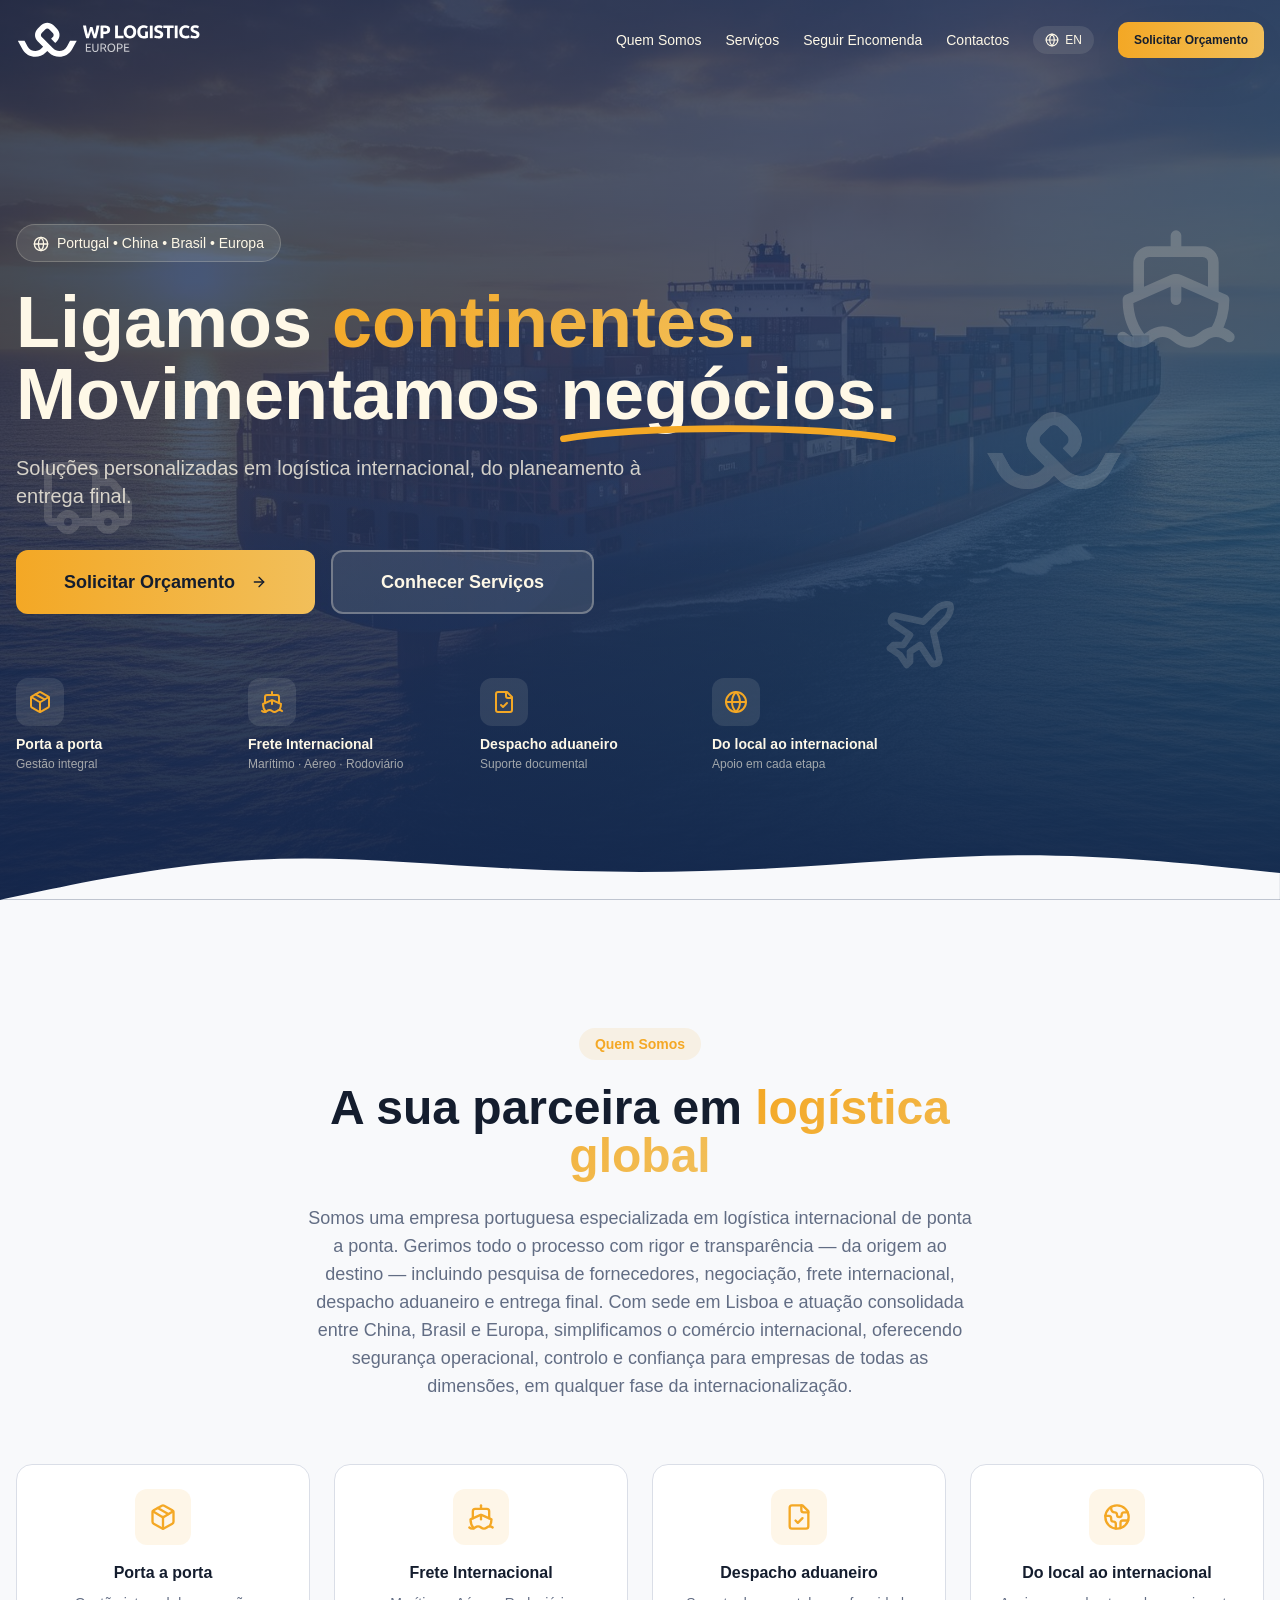
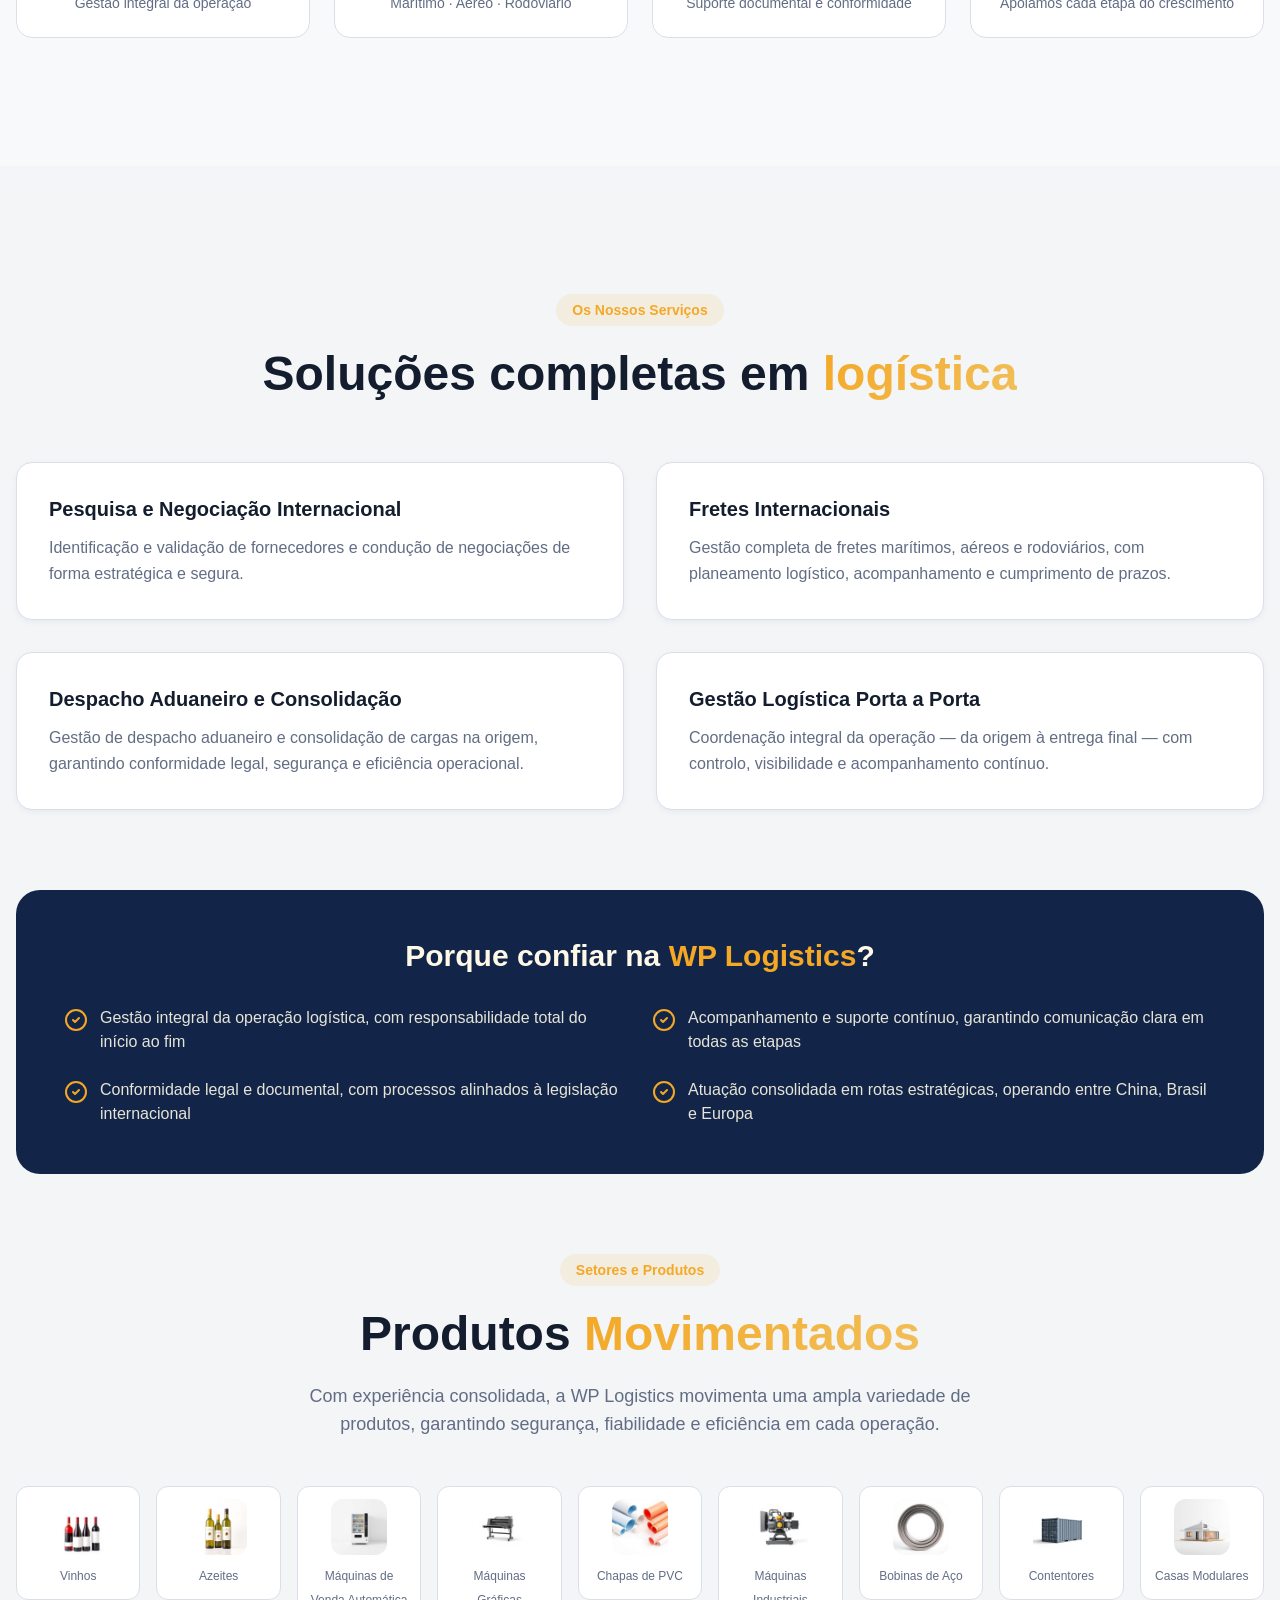
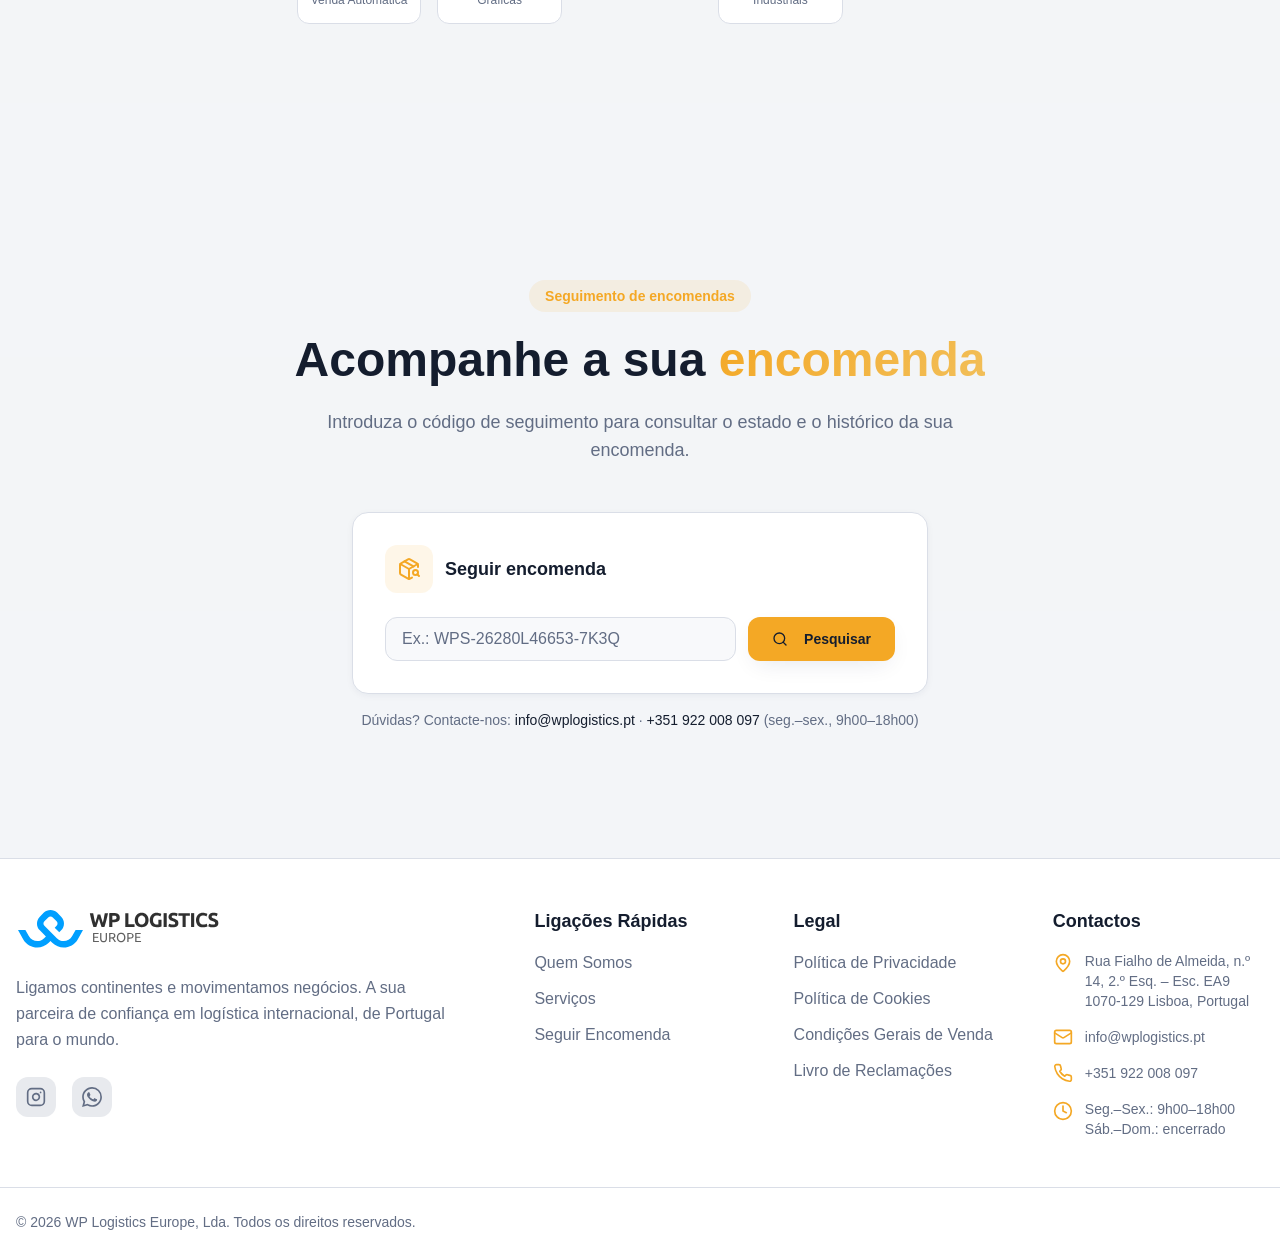
==== commit 65675c40: "wip" ====
--- a/index.html
+++ b/index.html
@@ -1,26 +1,31 @@
 <!DOCTYPE html>
-<html lang="pt">
+<html lang="pt-PT">
   <head>
     <meta charset="UTF-8" />
     <meta name="viewport" content="width=device-width, initial-scale=1.0" />
     <title>WP Logistics Europe | Logística Internacional | Portugal, China, Brasil</title>
-    <meta name="description" content="WP Logistics Europe - Soluções completas de logística internacional. Pesquisa de produto, negociação, frete marítimo, aéreo e rodoviário, desalfandegamento. Sede em Lisboa, atuação global." />
+    <meta name="description" content="WP Logistics Europe - Soluções completas de logística internacional. Pesquisa de produto, negociação, frete marítimo, aéreo e rodoviário, despacho aduaneiro. Sede em Lisboa, atuação global." />
     <meta name="keywords" content="logística internacional, frete marítimo, importação, exportação, Portugal, China, Brasil, despacho aduaneiro" />
-    <meta name="author" content="WP Logistics Europe Lda" />
-    
-    <meta property="og:title" content="WP Logistics Europe | Conectamos continentes. Movimentamos negócios." />
+    <meta name="author" content="WP Logistics Europe, Lda" />
+
+    <meta property="og:title" content="WP Logistics Europe | Ligamos continentes. Movimentamos negócios." />
     <meta property="og:description" content="Soluções completas de logística internacional: da pesquisa de produto à entrega final." />
     <meta property="og:type" content="website" />
     <meta property="og:locale" content="pt_PT" />
-    
+    <meta property="og:url" content="https://wplogistics.pt" />
+    <meta property="og:image" content="https://wplogistics.pt/og-image.jpg" />
+    <meta property="og:image:width" content="1200" />
+    <meta property="og:image:height" content="630" />
+
     <meta name="twitter:card" content="summary_large_image" />
     <meta name="twitter:title" content="WP Logistics Europe" />
     <meta name="twitter:description" content="Soluções completas de logística internacional." />
+    <meta name="twitter:image" content="https://wplogistics.pt/og-image.jpg" />
     
     <link rel="canonical" href="https://wplogistics.pt" />
     <link rel="icon" type="image/svg+xml" href="./assets/wp-icon-color-gHAYAGte.svg" />
-    <script type="module" crossorigin src="./assets/index-DM3Xyy5k.js"></script>
-    <link rel="stylesheet" crossorigin href="./assets/index-Dl8jRBno.css">
+    <script type="module" crossorigin src="./assets/index-DvSGB-qS.js"></script>
+    <link rel="stylesheet" crossorigin href="./assets/index-DizGVmTn.css">
   </head>
   <body>
     <div id="root"></div>
--- a/assets/index-DizGVmTn.css
+++ b/assets/index-DizGVmTn.css
@@ -0,0 +1 @@
+*,:before,:after{--tw-border-spacing-x: 0;--tw-border-spacing-y: 0;--tw-translate-x: 0;--tw-translate-y: 0;--tw-rotate: 0;--tw-skew-x: 0;--tw-skew-y: 0;--tw-scale-x: 1;--tw-scale-y: 1;--tw-pan-x: ;--tw-pan-y: ;--tw-pinch-zoom: ;--tw-scroll-snap-strictness: proximity;--tw-gradient-from-position: ;--tw-gradient-via-position: ;--tw-gradient-to-position: ;--tw-ordinal: ;--tw-slashed-zero: ;--tw-numeric-figure: ;--tw-numeric-spacing: ;--tw-numeric-fraction: ;--tw-ring-inset: ;--tw-ring-offset-width: 0px;--tw-ring-offset-color: #fff;--tw-ring-color: rgb(59 130 246 / .5);--tw-ring-offset-shadow: 0 0 #0000;--tw-ring-shadow: 0 0 #0000;--tw-shadow: 0 0 #0000;--tw-shadow-colored: 0 0 #0000;--tw-blur: ;--tw-brightness: ;--tw-contrast: ;--tw-grayscale: ;--tw-hue-rotate: ;--tw-invert: ;--tw-saturate: ;--tw-sepia: ;--tw-drop-shadow: ;--tw-backdrop-blur: ;--tw-backdrop-brightness: ;--tw-backdrop-contrast: ;--tw-backdrop-grayscale: ;--tw-backdrop-hue-rotate: ;--tw-backdrop-invert: ;--tw-backdrop-opacity: ;--tw-backdrop-saturate: ;--tw-backdrop-sepia: ;--tw-contain-size: ;--tw-contain-layout: ;--tw-contain-paint: ;--tw-contain-style: }::backdrop{--tw-border-spacing-x: 0;--tw-border-spacing-y: 0;--tw-translate-x: 0;--tw-translate-y: 0;--tw-rotate: 0;--tw-skew-x: 0;--tw-skew-y: 0;--tw-scale-x: 1;--tw-scale-y: 1;--tw-pan-x: ;--tw-pan-y: ;--tw-pinch-zoom: ;--tw-scroll-snap-strictness: proximity;--tw-gradient-from-position: ;--tw-gradient-via-position: ;--tw-gradient-to-position: ;--tw-ordinal: ;--tw-slashed-zero: ;--tw-numeric-figure: ;--tw-numeric-spacing: ;--tw-numeric-fraction: ;--tw-ring-inset: ;--tw-ring-offset-width: 0px;--tw-ring-offset-color: #fff;--tw-ring-color: rgb(59 130 246 / .5);--tw-ring-offset-shadow: 0 0 #0000;--tw-ring-shadow: 0 0 #0000;--tw-shadow: 0 0 #0000;--tw-shadow-colored: 0 0 #0000;--tw-blur: ;--tw-brightness: ;--tw-contrast: ;--tw-grayscale: ;--tw-hue-rotate: ;--tw-invert: ;--tw-saturate: ;--tw-sepia: ;--tw-drop-shadow: ;--tw-backdrop-blur: ;--tw-backdrop-brightness: ;--tw-backdrop-contrast: ;--tw-backdrop-grayscale: ;--tw-backdrop-hue-rotate: ;--tw-backdrop-invert: ;--tw-backdrop-opacity: ;--tw-backdrop-saturate: ;--tw-backdrop-sepia: ;--tw-contain-size: ;--tw-contain-layout: ;--tw-contain-paint: ;--tw-contain-style: }*,:before,:after{box-sizing:border-box;border-width:0;border-style:solid;border-color:#e5e7eb}:before,:after{--tw-content: ""}html,:host{line-height:1.5;-webkit-text-size-adjust:100%;-moz-tab-size:4;-o-tab-size:4;tab-size:4;font-family:ui-sans-serif,system-ui,sans-serif,"Apple Color Emoji","Segoe UI Emoji",Segoe UI Symbol,"Noto Color Emoji";font-feature-settings:normal;font-variation-settings:normal;-webkit-tap-highlight-color:transparent}body{margin:0;line-height:inherit}hr{height:0;color:inherit;border-top-width:1px}abbr:where([title]){-webkit-text-decoration:underline dotted;text-decoration:underline dotted}h1,h2,h3,h4,h5,h6{font-size:inherit;font-weight:inherit}a{color:inherit;text-decoration:inherit}b,strong{font-weight:bolder}code,kbd,samp,pre{font-family:ui-monospace,SFMono-Regular,Menlo,Monaco,Consolas,Liberation Mono,Courier New,monospace;font-feature-settings:normal;font-variation-settings:normal;font-size:1em}small{font-size:80%}sub,sup{font-size:75%;line-height:0;position:relative;vertical-align:baseline}sub{bottom:-.25em}sup{top:-.5em}table{text-indent:0;border-color:inherit;border-collapse:collapse}button,input,optgroup,select,textarea{font-family:inherit;font-feature-settings:inherit;font-variation-settings:inherit;font-size:100%;font-weight:inherit;line-height:inherit;letter-spacing:inherit;color:inherit;margin:0;padding:0}button,select{text-transform:none}button,input:where([type=button]),input:where([type=reset]),input:where([type=submit]){-webkit-appearance:button;background-color:transparent;background-image:none}:-moz-focusring{outline:auto}:-moz-ui-invalid{box-shadow:none}progress{vertical-align:baseline}::-webkit-inner-spin-button,::-webkit-outer-spin-button{height:auto}[type=search]{-webkit-appearance:textfield;outline-offset:-2px}::-webkit-search-decoration{-webkit-appearance:none}::-webkit-file-upload-button{-webkit-appearance:button;font:inherit}summary{display:list-item}blockquote,dl,dd,h1,h2,h3,h4,h5,h6,hr,figure,p,pre{margin:0}fieldset{margin:0;padding:0}legend{padding:0}ol,ul,menu{list-style:none;margin:0;padding:0}dialog{padding:0}textarea{resize:vertical}input::-moz-placeholder,textarea::-moz-placeholder{opacity:1;color:#9ca3af}input::placeholder,textarea::placeholder{opacity:1;color:#9ca3af}button,[role=button]{cursor:pointer}:disabled{cursor:default}img,svg,video,canvas,audio,iframe,embed,object{display:block;vertical-align:middle}img,video{max-width:100%;height:auto}[hidden]:where(:not([hidden=until-found])){display:none}:root{--background: 220 30% 98%;--foreground: 220 40% 13%;--card: 0 0% 100%;--card-foreground: 220 40% 13%;--popover: 0 0% 100%;--popover-foreground: 220 40% 13%;--primary: 220 60% 18%;--primary-foreground: 45 90% 95%;--secondary: 220 20% 94%;--secondary-foreground: 220 40% 20%;--muted: 220 15% 92%;--muted-foreground: 220 15% 45%;--accent: 38 90% 55%;--accent-foreground: 220 40% 13%;--destructive: 0 84.2% 60.2%;--destructive-foreground: 210 40% 98%;--border: 220 20% 88%;--input: 220 20% 88%;--ring: 38 90% 55%;--radius: .75rem;--navy: 220 60% 18%;--navy-light: 220 45% 25%;--gold: 38 90% 55%;--gold-light: 40 85% 65%;--ocean: 200 60% 45%;--gradient-hero: linear-gradient(135deg, hsl(220 60% 18%) 0%, hsl(220 45% 28%) 50%, hsl(200 50% 35%) 100%);--gradient-accent: linear-gradient(135deg, hsl(38 90% 55%) 0%, hsl(40 85% 65%) 100%);--gradient-card: linear-gradient(180deg, hsl(0 0% 100%) 0%, hsl(220 30% 98%) 100%);--shadow-sm: 0 2px 8px -2px hsl(220 60% 18% / .08);--shadow-md: 0 8px 24px -8px hsl(220 60% 18% / .12);--shadow-lg: 0 16px 48px -12px hsl(220 60% 18% / .18);--shadow-glow: 0 0 40px hsl(38 90% 55% / .3);--font-display: "Montserrat", sans-serif;--font-body: "Source Sans 3", sans-serif;--sidebar-background: 0 0% 98%;--sidebar-foreground: 240 5.3% 26.1%;--sidebar-primary: 240 5.9% 10%;--sidebar-primary-foreground: 0 0% 98%;--sidebar-accent: 240 4.8% 95.9%;--sidebar-accent-foreground: 240 5.9% 10%;--sidebar-border: 220 13% 91%;--sidebar-ring: 217.2 91.2% 59.8%}.dark{--background: 220 40% 8%;--foreground: 220 20% 95%;--card: 220 35% 12%;--card-foreground: 220 20% 95%;--popover: 220 35% 12%;--popover-foreground: 220 20% 95%;--primary: 38 90% 55%;--primary-foreground: 220 40% 13%;--secondary: 220 30% 18%;--secondary-foreground: 220 20% 90%;--muted: 220 25% 15%;--muted-foreground: 220 15% 60%;--accent: 38 85% 60%;--accent-foreground: 220 40% 13%;--destructive: 0 62.8% 30.6%;--destructive-foreground: 210 40% 98%;--border: 220 25% 20%;--input: 220 25% 20%;--ring: 38 90% 55%;--sidebar-background: 240 5.9% 10%;--sidebar-foreground: 240 4.8% 95.9%;--sidebar-primary: 224.3 76.3% 48%;--sidebar-primary-foreground: 0 0% 100%;--sidebar-accent: 240 3.7% 15.9%;--sidebar-accent-foreground: 240 4.8% 95.9%;--sidebar-border: 240 3.7% 15.9%;--sidebar-ring: 217.2 91.2% 59.8%}*{border-color:hsl(var(--border))}html{scroll-behavior:smooth}body{background-color:hsl(var(--background));color:hsl(var(--foreground));font-family:var(--font-body)}h1,h2,h3,h4,h5,h6{font-family:var(--font-display)}.container{width:100%;margin-right:auto;margin-left:auto;padding-right:2rem;padding-left:2rem}@media (min-width: 1400px){.container{max-width:1400px}}.sr-only{position:absolute;width:1px;height:1px;padding:0;margin:-1px;overflow:hidden;clip:rect(0,0,0,0);white-space:nowrap;border-width:0}.pointer-events-none{pointer-events:none}.pointer-events-auto{pointer-events:auto}.visible{visibility:visible}.invisible{visibility:hidden}.fixed{position:fixed}.absolute{position:absolute}.relative{position:relative}.sticky{position:sticky}.inset-0{top:0;right:0;bottom:0;left:0}.inset-x-0{left:0;right:0}.inset-y-0{top:0;bottom:0}.-bottom-1{bottom:-.25rem}.-bottom-12{bottom:-3rem}.-bottom-2{bottom:-.5rem}.-bottom-3{bottom:-.75rem}.-left-12{left:-3rem}.-right-12{right:-3rem}.-top-12{top:-3rem}.bottom-0{bottom:0}.bottom-1\/4{bottom:25%}.left-0{left:0}.left-0\.5{left:.125rem}.left-1{left:.25rem}.left-1\/2{left:50%}.left-2{left:.5rem}.left-4{left:1rem}.left-\[50\%\]{left:50%}.left-\[7px\]{left:7px}.right-0{right:0}.right-1{right:.25rem}.right-1\/4{right:25%}.right-2{right:.5rem}.right-3{right:.75rem}.right-4{right:1rem}.right-\[12\%\]{right:12%}.top-0{top:0}.top-1{top:.25rem}.top-1\.5{top:.375rem}.top-1\/2{top:50%}.top-1\/4{top:25%}.top-2{top:.5rem}.top-3{top:.75rem}.top-3\.5{top:.875rem}.top-4{top:1rem}.top-\[1px\]{top:1px}.top-\[42\%\]{top:42%}.top-\[50\%\]{top:50%}.top-\[60\%\]{top:60%}.top-full{top:100%}.z-10{z-index:10}.z-20{z-index:20}.z-50{z-index:50}.z-\[100\]{z-index:100}.z-\[1\]{z-index:1}.col-start-3{grid-column-start:3}.-mx-1{margin-left:-.25rem;margin-right:-.25rem}.mx-2{margin-left:.5rem;margin-right:.5rem}.mx-3\.5{margin-left:.875rem;margin-right:.875rem}.mx-auto{margin-left:auto;margin-right:auto}.my-0\.5{margin-top:.125rem;margin-bottom:.125rem}.my-1{margin-top:.25rem;margin-bottom:.25rem}.-ml-4{margin-left:-1rem}.-mt-4{margin-top:-1rem}.mb-1{margin-bottom:.25rem}.mb-10{margin-bottom:2.5rem}.mb-12{margin-bottom:3rem}.mb-16{margin-bottom:4rem}.mb-2{margin-bottom:.5rem}.mb-20{margin-bottom:5rem}.mb-3{margin-bottom:.75rem}.mb-4{margin-bottom:1rem}.mb-6{margin-bottom:1.5rem}.mb-8{margin-bottom:2rem}.ml-1{margin-left:.25rem}.ml-2{margin-left:.5rem}.ml-auto{margin-left:auto}.mr-2{margin-right:.5rem}.mt-0\.5{margin-top:.125rem}.mt-1{margin-top:.25rem}.mt-1\.5{margin-top:.375rem}.mt-12{margin-top:3rem}.mt-2{margin-top:.5rem}.mt-24{margin-top:6rem}.mt-4{margin-top:1rem}.mt-6{margin-top:1.5rem}.mt-8{margin-top:2rem}.mt-auto{margin-top:auto}.block{display:block}.inline-block{display:inline-block}.inline{display:inline}.flex{display:flex}.inline-flex{display:inline-flex}.table{display:table}.grid{display:grid}.hidden{display:none}.aspect-square{aspect-ratio:1 / 1}.aspect-video{aspect-ratio:16 / 9}.size-4{width:1rem;height:1rem}.h-0\.5{height:.125rem}.h-1\.5{height:.375rem}.h-10{height:2.5rem}.h-11{height:2.75rem}.h-12{height:3rem}.h-14{height:3.5rem}.h-16{height:4rem}.h-2{height:.5rem}.h-2\.5{height:.625rem}.h-20{height:5rem}.h-3{height:.75rem}.h-3\.5{height:.875rem}.h-4{height:1rem}.h-5{height:1.25rem}.h-6{height:1.5rem}.h-7{height:1.75rem}.h-8{height:2rem}.h-9{height:2.25rem}.h-\[1px\]{height:1px}.h-\[var\(--radix-navigation-menu-viewport-height\)\]{height:var(--radix-navigation-menu-viewport-height)}.h-\[var\(--radix-select-trigger-height\)\]{height:var(--radix-select-trigger-height)}.h-auto{height:auto}.h-full{height:100%}.h-px{height:1px}.h-svh{height:100svh}.max-h-0{max-height:0px}.max-h-96{max-height:24rem}.max-h-\[300px\]{max-height:300px}.max-h-screen{max-height:100vh}.min-h-0{min-height:0px}.min-h-\[80px\]{min-height:80px}.min-h-screen{min-height:100vh}.min-h-svh{min-height:100svh}.w-0{width:0px}.w-0\.5{width:.125rem}.w-1{width:.25rem}.w-10{width:2.5rem}.w-11{width:2.75rem}.w-12{width:3rem}.w-14{width:3.5rem}.w-16{width:4rem}.w-2{width:.5rem}.w-2\.5{width:.625rem}.w-20{width:5rem}.w-3{width:.75rem}.w-3\.5{width:.875rem}.w-3\/4{width:75%}.w-4{width:1rem}.w-5{width:1.25rem}.w-6{width:1.5rem}.w-64{width:16rem}.w-7{width:1.75rem}.w-72{width:18rem}.w-8{width:2rem}.w-9{width:2.25rem}.w-\[--sidebar-width\]{width:var(--sidebar-width)}.w-\[100px\]{width:100px}.w-\[1px\]{width:1px}.w-auto{width:auto}.w-full{width:100%}.w-max{width:-moz-max-content;width:max-content}.w-px{width:1px}.min-w-0{min-width:0px}.min-w-5{min-width:1.25rem}.min-w-\[12rem\]{min-width:12rem}.min-w-\[8rem\]{min-width:8rem}.min-w-\[var\(--radix-select-trigger-width\)\]{min-width:var(--radix-select-trigger-width)}.max-w-2xl{max-width:42rem}.max-w-3xl{max-width:48rem}.max-w-4xl{max-width:56rem}.max-w-\[--skeleton-width\]{max-width:var(--skeleton-width)}.max-w-lg{max-width:32rem}.max-w-max{max-width:-moz-max-content;max-width:max-content}.max-w-md{max-width:28rem}.max-w-xl{max-width:36rem}.flex-1{flex:1 1 0%}.flex-shrink-0,.shrink-0{flex-shrink:0}.grow{flex-grow:1}.grow-0{flex-grow:0}.basis-full{flex-basis:100%}.caption-bottom{caption-side:bottom}.border-collapse{border-collapse:collapse}.-translate-x-1\/2{--tw-translate-x: -50%;transform:translate(var(--tw-translate-x),var(--tw-translate-y)) rotate(var(--tw-rotate)) skew(var(--tw-skew-x)) skewY(var(--tw-skew-y)) scaleX(var(--tw-scale-x)) scaleY(var(--tw-scale-y))}.-translate-x-px{--tw-translate-x: -1px;transform:translate(var(--tw-translate-x),var(--tw-translate-y)) rotate(var(--tw-rotate)) skew(var(--tw-skew-x)) skewY(var(--tw-skew-y)) scaleX(var(--tw-scale-x)) scaleY(var(--tw-scale-y))}.-translate-y-1\/2{--tw-translate-y: -50%;transform:translate(var(--tw-translate-x),var(--tw-translate-y)) rotate(var(--tw-rotate)) skew(var(--tw-skew-x)) skewY(var(--tw-skew-y)) scaleX(var(--tw-scale-x)) scaleY(var(--tw-scale-y))}.translate-x-\[-50\%\]{--tw-translate-x: -50%;transform:translate(var(--tw-translate-x),var(--tw-translate-y)) rotate(var(--tw-rotate)) skew(var(--tw-skew-x)) skewY(var(--tw-skew-y)) scaleX(var(--tw-scale-x)) scaleY(var(--tw-scale-y))}.translate-x-px{--tw-translate-x: 1px;transform:translate(var(--tw-translate-x),var(--tw-translate-y)) rotate(var(--tw-rotate)) skew(var(--tw-skew-x)) skewY(var(--tw-skew-y)) scaleX(var(--tw-scale-x)) scaleY(var(--tw-scale-y))}.translate-y-\[-50\%\]{--tw-translate-y: -50%;transform:translate(var(--tw-translate-x),var(--tw-translate-y)) rotate(var(--tw-rotate)) skew(var(--tw-skew-x)) skewY(var(--tw-skew-y)) scaleX(var(--tw-scale-x)) scaleY(var(--tw-scale-y))}.rotate-45{--tw-rotate: 45deg;transform:translate(var(--tw-translate-x),var(--tw-translate-y)) rotate(var(--tw-rotate)) skew(var(--tw-skew-x)) skewY(var(--tw-skew-y)) scaleX(var(--tw-scale-x)) scaleY(var(--tw-scale-y))}.rotate-90{--tw-rotate: 90deg;transform:translate(var(--tw-translate-x),var(--tw-translate-y)) rotate(var(--tw-rotate)) skew(var(--tw-skew-x)) skewY(var(--tw-skew-y)) scaleX(var(--tw-scale-x)) scaleY(var(--tw-scale-y))}.transform{transform:translate(var(--tw-translate-x),var(--tw-translate-y)) rotate(var(--tw-rotate)) skew(var(--tw-skew-x)) skewY(var(--tw-skew-y)) scaleX(var(--tw-scale-x)) scaleY(var(--tw-scale-y))}@keyframes pulse{50%{opacity:.5}}.animate-pulse{animation:pulse 2s cubic-bezier(.4,0,.6,1) infinite}@keyframes spin{to{transform:rotate(360deg)}}.animate-spin{animation:spin 1s linear infinite}.cursor-default{cursor:default}.cursor-pointer{cursor:pointer}.touch-none{touch-action:none}.select-none{-webkit-user-select:none;-moz-user-select:none;user-select:none}.list-disc{list-style-type:disc}.list-none{list-style-type:none}.grid-cols-2{grid-template-columns:repeat(2,minmax(0,1fr))}.grid-cols-3{grid-template-columns:repeat(3,minmax(0,1fr))}.grid-cols-\[1fr_auto_1fr\]{grid-template-columns:1fr auto 1fr}.flex-row{flex-direction:row}.flex-col{flex-direction:column}.flex-col-reverse{flex-direction:column-reverse}.flex-wrap{flex-wrap:wrap}.items-start{align-items:flex-start}.items-end{align-items:flex-end}.items-center{align-items:center}.items-stretch{align-items:stretch}.justify-center{justify-content:center}.justify-between{justify-content:space-between}.gap-1{gap:.25rem}.gap-1\.5{gap:.375rem}.gap-10{gap:2.5rem}.gap-2{gap:.5rem}.gap-3{gap:.75rem}.gap-4{gap:1rem}.gap-6{gap:1.5rem}.space-x-1>:not([hidden])~:not([hidden]){--tw-space-x-reverse: 0;margin-right:calc(.25rem * var(--tw-space-x-reverse));margin-left:calc(.25rem * calc(1 - var(--tw-space-x-reverse)))}.space-x-4>:not([hidden])~:not([hidden]){--tw-space-x-reverse: 0;margin-right:calc(1rem * var(--tw-space-x-reverse));margin-left:calc(1rem * calc(1 - var(--tw-space-x-reverse)))}.space-y-1>:not([hidden])~:not([hidden]){--tw-space-y-reverse: 0;margin-top:calc(.25rem * calc(1 - var(--tw-space-y-reverse)));margin-bottom:calc(.25rem * var(--tw-space-y-reverse))}.space-y-1\.5>:not([hidden])~:not([hidden]){--tw-space-y-reverse: 0;margin-top:calc(.375rem * calc(1 - var(--tw-space-y-reverse)));margin-bottom:calc(.375rem * var(--tw-space-y-reverse))}.space-y-2>:not([hidden])~:not([hidden]){--tw-space-y-reverse: 0;margin-top:calc(.5rem * calc(1 - var(--tw-space-y-reverse)));margin-bottom:calc(.5rem * var(--tw-space-y-reverse))}.space-y-3>:not([hidden])~:not([hidden]){--tw-space-y-reverse: 0;margin-top:calc(.75rem * calc(1 - var(--tw-space-y-reverse)));margin-bottom:calc(.75rem * var(--tw-space-y-reverse))}.space-y-4>:not([hidden])~:not([hidden]){--tw-space-y-reverse: 0;margin-top:calc(1rem * calc(1 - var(--tw-space-y-reverse)));margin-bottom:calc(1rem * var(--tw-space-y-reverse))}.space-y-6>:not([hidden])~:not([hidden]){--tw-space-y-reverse: 0;margin-top:calc(1.5rem * calc(1 - var(--tw-space-y-reverse)));margin-bottom:calc(1.5rem * var(--tw-space-y-reverse))}.justify-self-end{justify-self:end}.overflow-auto{overflow:auto}.overflow-hidden{overflow:hidden}.overflow-x-auto{overflow-x:auto}.overflow-y-auto{overflow-y:auto}.overflow-x-hidden{overflow-x:hidden}.whitespace-nowrap{white-space:nowrap}.break-words{overflow-wrap:break-word}.rounded{border-radius:.25rem}.rounded-2xl{border-radius:1rem}.rounded-3xl{border-radius:1.5rem}.rounded-\[2px\]{border-radius:2px}.rounded-\[inherit\]{border-radius:inherit}.rounded-full{border-radius:9999px}.rounded-lg{border-radius:var(--radius)}.rounded-md{border-radius:calc(var(--radius) - 2px)}.rounded-sm{border-radius:calc(var(--radius) - 4px)}.rounded-xl{border-radius:.75rem}.rounded-t-\[10px\]{border-top-left-radius:10px;border-top-right-radius:10px}.rounded-tl-sm{border-top-left-radius:calc(var(--radius) - 4px)}.border{border-width:1px}.border-2{border-width:2px}.border-\[1\.5px\]{border-width:1.5px}.border-y{border-top-width:1px;border-bottom-width:1px}.border-b{border-bottom-width:1px}.border-l{border-left-width:1px}.border-l-4{border-left-width:4px}.border-r{border-right-width:1px}.border-t{border-top-width:1px}.border-dashed{border-style:dashed}.border-\[--color-border\]{border-color:var(--color-border)}.border-\[hsl\(var\(--primary-foreground\)\/0\.3\)\]{border-color:hsl(var(--primary-foreground)/.3)}.border-accent{border-color:hsl(var(--accent))}.border-accent\/20{border-color:hsl(var(--accent) / .2)}.border-accent\/40{border-color:hsl(var(--accent) / .4)}.border-border{border-color:hsl(var(--border))}.border-border\/50{border-color:hsl(var(--border) / .5)}.border-destructive{border-color:hsl(var(--destructive))}.border-destructive\/50{border-color:hsl(var(--destructive) / .5)}.border-green-600{--tw-border-opacity: 1;border-color:rgb(22 163 74 / var(--tw-border-opacity, 1))}.border-green-600\/30{border-color:#16a34a4d}.border-input{border-color:hsl(var(--input))}.border-primary{border-color:hsl(var(--primary))}.border-primary-foreground\/20{border-color:hsl(var(--primary-foreground) / .2)}.border-red-600{--tw-border-opacity: 1;border-color:rgb(220 38 38 / var(--tw-border-opacity, 1))}.border-red-600\/30{border-color:#dc26264d}.border-sidebar-border{border-color:hsl(var(--sidebar-border))}.border-slate-400{--tw-border-opacity: 1;border-color:rgb(148 163 184 / var(--tw-border-opacity, 1))}.border-slate-400\/40{border-color:#94a3b866}.border-transparent{border-color:transparent}.border-l-transparent{border-left-color:transparent}.border-t-transparent{border-top-color:transparent}.bg-\[--color-bg\]{background-color:var(--color-bg)}.bg-\[hsl\(var\(--primary-foreground\)\/0\.1\)\]{background-color:hsl(var(--primary-foreground)/.1)}.bg-accent{background-color:hsl(var(--accent))}.bg-accent\/10{background-color:hsl(var(--accent) / .1)}.bg-background{background-color:hsl(var(--background))}.bg-black\/80{background-color:#000c}.bg-border{background-color:hsl(var(--border))}.bg-card{background-color:hsl(var(--card))}.bg-card\/95{background-color:hsl(var(--card) / .95)}.bg-destructive{background-color:hsl(var(--destructive))}.bg-foreground{background-color:hsl(var(--foreground))}.bg-green-600{--tw-bg-opacity: 1;background-color:rgb(22 163 74 / var(--tw-bg-opacity, 1))}.bg-green-600\/10{background-color:#16a34a1a}.bg-muted{background-color:hsl(var(--muted))}.bg-muted\/30{background-color:hsl(var(--muted) / .3)}.bg-muted\/50{background-color:hsl(var(--muted) / .5)}.bg-popover{background-color:hsl(var(--popover))}.bg-primary{background-color:hsl(var(--primary))}.bg-primary-foreground{background-color:hsl(var(--primary-foreground))}.bg-primary-foreground\/10{background-color:hsl(var(--primary-foreground) / .1)}.bg-primary\/10{background-color:hsl(var(--primary) / .1)}.bg-red-600{--tw-bg-opacity: 1;background-color:rgb(220 38 38 / var(--tw-bg-opacity, 1))}.bg-red-600\/10{background-color:#dc26261a}.bg-secondary{background-color:hsl(var(--secondary))}.bg-sidebar{background-color:hsl(var(--sidebar-background))}.bg-sidebar-border{background-color:hsl(var(--sidebar-border))}.bg-slate-400{--tw-bg-opacity: 1;background-color:rgb(148 163 184 / var(--tw-bg-opacity, 1))}.bg-slate-400\/10{background-color:#94a3b81a}.bg-slate-500{--tw-bg-opacity: 1;background-color:rgb(100 116 139 / var(--tw-bg-opacity, 1))}.bg-transparent{background-color:transparent}.bg-gradient-to-b{background-image:linear-gradient(to bottom,var(--tw-gradient-stops))}.bg-gradient-to-r{background-image:linear-gradient(to right,var(--tw-gradient-stops))}.bg-gradient-to-t{background-image:linear-gradient(to top,var(--tw-gradient-stops))}.from-\[hsl\(38\,90\%\,55\%\)\]{--tw-gradient-from: hsl(38,90%,55%) var(--tw-gradient-from-position);--tw-gradient-to: hsl(38 90% 55% / 0) var(--tw-gradient-to-position);--tw-gradient-stops: var(--tw-gradient-from), var(--tw-gradient-to)}.from-primary\/10{--tw-gradient-from: hsl(var(--primary) / .1) var(--tw-gradient-from-position);--tw-gradient-to: hsl(var(--primary) / 0) var(--tw-gradient-to-position);--tw-gradient-stops: var(--tw-gradient-from), var(--tw-gradient-to)}.from-primary\/90{--tw-gradient-from: hsl(var(--primary) / .9) var(--tw-gradient-from-position);--tw-gradient-to: hsl(var(--primary) / 0) var(--tw-gradient-to-position);--tw-gradient-stops: var(--tw-gradient-from), var(--tw-gradient-to)}.via-transparent{--tw-gradient-to: rgb(0 0 0 / 0) var(--tw-gradient-to-position);--tw-gradient-stops: var(--tw-gradient-from), transparent var(--tw-gradient-via-position), var(--tw-gradient-to)}.to-\[hsl\(40\,85\%\,65\%\)\]{--tw-gradient-to: hsl(40,85%,65%) var(--tw-gradient-to-position)}.to-background{--tw-gradient-to: hsl(var(--background)) var(--tw-gradient-to-position)}.to-transparent{--tw-gradient-to: transparent var(--tw-gradient-to-position)}.fill-current{fill:currentColor}.object-cover{-o-object-fit:cover;object-fit:cover}.p-0{padding:0}.p-1{padding:.25rem}.p-2{padding:.5rem}.p-3{padding:.75rem}.p-4{padding:1rem}.p-6{padding:1.5rem}.p-8{padding:2rem}.p-\[1px\]{padding:1px}.px-1{padding-left:.25rem;padding-right:.25rem}.px-1\.5{padding-left:.375rem;padding-right:.375rem}.px-10{padding-left:2.5rem;padding-right:2.5rem}.px-12{padding-left:3rem;padding-right:3rem}.px-2{padding-left:.5rem;padding-right:.5rem}.px-2\.5{padding-left:.625rem;padding-right:.625rem}.px-3{padding-left:.75rem;padding-right:.75rem}.px-4{padding-left:1rem;padding-right:1rem}.px-5{padding-left:1.25rem;padding-right:1.25rem}.px-6{padding-left:1.5rem;padding-right:1.5rem}.py-0\.5{padding-top:.125rem;padding-bottom:.125rem}.py-1{padding-top:.25rem;padding-bottom:.25rem}.py-1\.5{padding-top:.375rem;padding-bottom:.375rem}.py-12{padding-top:3rem;padding-bottom:3rem}.py-16{padding-top:4rem;padding-bottom:4rem}.py-2{padding-top:.5rem;padding-bottom:.5rem}.py-20{padding-top:5rem;padding-bottom:5rem}.py-3{padding-top:.75rem;padding-bottom:.75rem}.py-4{padding-top:1rem;padding-bottom:1rem}.py-5{padding-top:1.25rem;padding-bottom:1.25rem}.py-6{padding-top:1.5rem;padding-bottom:1.5rem}.py-8{padding-top:2rem;padding-bottom:2rem}.pb-3{padding-bottom:.75rem}.pb-4{padding-bottom:1rem}.pb-6{padding-bottom:1.5rem}.pl-2\.5{padding-left:.625rem}.pl-4{padding-left:1rem}.pl-5{padding-left:1.25rem}.pl-8{padding-left:2rem}.pr-2{padding-right:.5rem}.pr-2\.5{padding-right:.625rem}.pr-8{padding-right:2rem}.pt-0{padding-top:0}.pt-1{padding-top:.25rem}.pt-24{padding-top:6rem}.pt-3{padding-top:.75rem}.pt-4{padding-top:1rem}.pt-6{padding-top:1.5rem}.text-left{text-align:left}.text-center{text-align:center}.align-top{vertical-align:top}.align-middle{vertical-align:middle}.font-body{font-family:var(--font-body),sans-serif}.font-display{font-family:var(--font-display),sans-serif}.font-mono{font-family:ui-monospace,SFMono-Regular,Menlo,Monaco,Consolas,Liberation Mono,Courier New,monospace}.text-2xl{font-size:1.5rem;line-height:2rem}.text-3xl{font-size:1.875rem;line-height:2.25rem}.text-4xl{font-size:2.25rem;line-height:2.5rem}.text-\[0\.8rem\]{font-size:.8rem}.text-\[0\.9em\]{font-size:.9em}.text-\[10px\]{font-size:10px}.text-base{font-size:1rem;line-height:1.5rem}.text-lg{font-size:1.125rem;line-height:1.75rem}.text-sm{font-size:.875rem;line-height:1.25rem}.text-xl{font-size:1.25rem;line-height:1.75rem}.text-xs{font-size:.75rem;line-height:1rem}.font-bold{font-weight:700}.font-extrabold{font-weight:800}.font-medium{font-weight:500}.font-normal{font-weight:400}.font-semibold{font-weight:600}.uppercase{text-transform:uppercase}.italic{font-style:italic}.tabular-nums{--tw-numeric-spacing: tabular-nums;font-variant-numeric:var(--tw-ordinal) var(--tw-slashed-zero) var(--tw-numeric-figure) var(--tw-numeric-spacing) var(--tw-numeric-fraction)}.leading-none{line-height:1}.leading-relaxed{line-height:1.625}.leading-tight{line-height:1.25}.tracking-tight{letter-spacing:-.025em}.tracking-wide{letter-spacing:.025em}.tracking-widest{letter-spacing:.1em}.text-\[hsl\(220\,40\%\,13\%\)\]{--tw-text-opacity: 1;color:hsl(220 40% 13% / var(--tw-text-opacity, 1))}.text-\[hsl\(var\(--primary-foreground\)\)\]{color:hsl(var(--primary-foreground))}.text-accent{color:hsl(var(--accent))}.text-accent-foreground{color:hsl(var(--accent-foreground))}.text-card-foreground{color:hsl(var(--card-foreground))}.text-current{color:currentColor}.text-destructive{color:hsl(var(--destructive))}.text-destructive-foreground{color:hsl(var(--destructive-foreground))}.text-foreground{color:hsl(var(--foreground))}.text-foreground\/50{color:hsl(var(--foreground) / .5)}.text-foreground\/80{color:hsl(var(--foreground) / .8)}.text-gold{color:hsl(var(--gold))}.text-muted-foreground{color:hsl(var(--muted-foreground))}.text-popover-foreground{color:hsl(var(--popover-foreground))}.text-primary{color:hsl(var(--primary))}.text-primary-foreground{color:hsl(var(--primary-foreground))}.text-primary-foreground\/60{color:hsl(var(--primary-foreground) / .6)}.text-primary-foreground\/80{color:hsl(var(--primary-foreground) / .8)}.text-primary-foreground\/90{color:hsl(var(--primary-foreground) / .9)}.text-secondary-foreground{color:hsl(var(--secondary-foreground))}.text-sidebar-foreground{color:hsl(var(--sidebar-foreground))}.text-sidebar-foreground\/70{color:hsl(var(--sidebar-foreground) / .7)}.text-white{--tw-text-opacity: 1;color:rgb(255 255 255 / var(--tw-text-opacity, 1))}.underline{text-decoration-line:underline}.decoration-primary\/30{text-decoration-color:hsl(var(--primary) / .3)}.underline-offset-4{text-underline-offset:4px}.opacity-0{opacity:0}.opacity-10{opacity:.1}.opacity-100{opacity:1}.opacity-15{opacity:.15}.opacity-50{opacity:.5}.opacity-60{opacity:.6}.opacity-70{opacity:.7}.opacity-80{opacity:.8}.opacity-90{opacity:.9}.shadow-\[0_0_0_1px_hsl\(var\(--sidebar-border\)\)\]{--tw-shadow: 0 0 0 1px hsl(var(--sidebar-border));--tw-shadow-colored: 0 0 0 1px var(--tw-shadow-color);box-shadow:var(--tw-ring-offset-shadow, 0 0 #0000),var(--tw-ring-shadow, 0 0 #0000),var(--tw-shadow)}.shadow-lg{--tw-shadow: var(--shadow-lg);--tw-shadow-colored: var(--shadow-lg);box-shadow:var(--tw-ring-offset-shadow, 0 0 #0000),var(--tw-ring-shadow, 0 0 #0000),var(--tw-shadow)}.shadow-md{--tw-shadow: var(--shadow-md);--tw-shadow-colored: var(--shadow-md);box-shadow:var(--tw-ring-offset-shadow, 0 0 #0000),var(--tw-ring-shadow, 0 0 #0000),var(--tw-shadow)}.shadow-none{--tw-shadow: 0 0 #0000;--tw-shadow-colored: 0 0 #0000;box-shadow:var(--tw-ring-offset-shadow, 0 0 #0000),var(--tw-ring-shadow, 0 0 #0000),var(--tw-shadow)}.shadow-sm{--tw-shadow: var(--shadow-sm);--tw-shadow-colored: var(--shadow-sm);box-shadow:var(--tw-ring-offset-shadow, 0 0 #0000),var(--tw-ring-shadow, 0 0 #0000),var(--tw-shadow)}.shadow-xl{--tw-shadow: 0 20px 25px -5px rgb(0 0 0 / .1), 0 8px 10px -6px rgb(0 0 0 / .1);--tw-shadow-colored: 0 20px 25px -5px var(--tw-shadow-color), 0 8px 10px -6px var(--tw-shadow-color);box-shadow:var(--tw-ring-offset-shadow, 0 0 #0000),var(--tw-ring-shadow, 0 0 #0000),var(--tw-shadow)}.outline-none{outline:2px solid transparent;outline-offset:2px}.outline{outline-style:solid}.ring{--tw-ring-offset-shadow: var(--tw-ring-inset) 0 0 0 var(--tw-ring-offset-width) var(--tw-ring-offset-color);--tw-ring-shadow: var(--tw-ring-inset) 0 0 0 calc(3px + var(--tw-ring-offset-width)) var(--tw-ring-color);box-shadow:var(--tw-ring-offset-shadow),var(--tw-ring-shadow),var(--tw-shadow, 0 0 #0000)}.ring-0{--tw-ring-offset-shadow: var(--tw-ring-inset) 0 0 0 var(--tw-ring-offset-width) var(--tw-ring-offset-color);--tw-ring-shadow: var(--tw-ring-inset) 0 0 0 calc(0px + var(--tw-ring-offset-width)) var(--tw-ring-color);box-shadow:var(--tw-ring-offset-shadow),var(--tw-ring-shadow),var(--tw-shadow, 0 0 #0000)}.ring-2{--tw-ring-offset-shadow: var(--tw-ring-inset) 0 0 0 var(--tw-ring-offset-width) var(--tw-ring-offset-color);--tw-ring-shadow: var(--tw-ring-inset) 0 0 0 calc(2px + var(--tw-ring-offset-width)) var(--tw-ring-color);box-shadow:var(--tw-ring-offset-shadow),var(--tw-ring-shadow),var(--tw-shadow, 0 0 #0000)}.ring-4{--tw-ring-offset-shadow: var(--tw-ring-inset) 0 0 0 var(--tw-ring-offset-width) var(--tw-ring-offset-color);--tw-ring-shadow: var(--tw-ring-inset) 0 0 0 calc(4px + var(--tw-ring-offset-width)) var(--tw-ring-color);box-shadow:var(--tw-ring-offset-shadow),var(--tw-ring-shadow),var(--tw-shadow, 0 0 #0000)}.ring-accent\/25{--tw-ring-color: hsl(var(--accent) / .25)}.ring-green-600\/20{--tw-ring-color: rgb(22 163 74 / .2)}.ring-red-600\/20{--tw-ring-color: rgb(220 38 38 / .2)}.ring-ring{--tw-ring-color: hsl(var(--ring))}.ring-sidebar-ring{--tw-ring-color: hsl(var(--sidebar-ring))}.ring-slate-400\/25{--tw-ring-color: rgb(148 163 184 / .25)}.ring-offset-background{--tw-ring-offset-color: hsl(var(--background))}.filter{filter:var(--tw-blur) var(--tw-brightness) var(--tw-contrast) var(--tw-grayscale) var(--tw-hue-rotate) var(--tw-invert) var(--tw-saturate) var(--tw-sepia) var(--tw-drop-shadow)}.backdrop-blur-md{--tw-backdrop-blur: blur(12px);-webkit-backdrop-filter:var(--tw-backdrop-blur) var(--tw-backdrop-brightness) var(--tw-backdrop-contrast) var(--tw-backdrop-grayscale) var(--tw-backdrop-hue-rotate) var(--tw-backdrop-invert) var(--tw-backdrop-opacity) var(--tw-backdrop-saturate) var(--tw-backdrop-sepia);backdrop-filter:var(--tw-backdrop-blur) var(--tw-backdrop-brightness) var(--tw-backdrop-contrast) var(--tw-backdrop-grayscale) var(--tw-backdrop-hue-rotate) var(--tw-backdrop-invert) var(--tw-backdrop-opacity) var(--tw-backdrop-saturate) var(--tw-backdrop-sepia)}.backdrop-blur-sm{--tw-backdrop-blur: blur(4px);-webkit-backdrop-filter:var(--tw-backdrop-blur) var(--tw-backdrop-brightness) var(--tw-backdrop-contrast) var(--tw-backdrop-grayscale) var(--tw-backdrop-hue-rotate) var(--tw-backdrop-invert) var(--tw-backdrop-opacity) var(--tw-backdrop-saturate) var(--tw-backdrop-sepia);backdrop-filter:var(--tw-backdrop-blur) var(--tw-backdrop-brightness) var(--tw-backdrop-contrast) var(--tw-backdrop-grayscale) var(--tw-backdrop-hue-rotate) var(--tw-backdrop-invert) var(--tw-backdrop-opacity) var(--tw-backdrop-saturate) var(--tw-backdrop-sepia)}.transition{transition-property:color,background-color,border-color,text-decoration-color,fill,stroke,opacity,box-shadow,transform,filter,-webkit-backdrop-filter;transition-property:color,background-color,border-color,text-decoration-color,fill,stroke,opacity,box-shadow,transform,filter,backdrop-filter;transition-property:color,background-color,border-color,text-decoration-color,fill,stroke,opacity,box-shadow,transform,filter,backdrop-filter,-webkit-backdrop-filter;transition-timing-function:cubic-bezier(.4,0,.2,1);transition-duration:.15s}.transition-\[left\,right\,width\]{transition-property:left,right,width;transition-timing-function:cubic-bezier(.4,0,.2,1);transition-duration:.15s}.transition-\[margin\,opa\]{transition-property:margin,opa;transition-timing-function:cubic-bezier(.4,0,.2,1);transition-duration:.15s}.transition-\[width\,height\,padding\]{transition-property:width,height,padding;transition-timing-function:cubic-bezier(.4,0,.2,1);transition-duration:.15s}.transition-\[width\]{transition-property:width;transition-timing-function:cubic-bezier(.4,0,.2,1);transition-duration:.15s}.transition-all{transition-property:all;transition-timing-function:cubic-bezier(.4,0,.2,1);transition-duration:.15s}.transition-colors{transition-property:color,background-color,border-color,text-decoration-color,fill,stroke;transition-timing-function:cubic-bezier(.4,0,.2,1);transition-duration:.15s}.transition-opacity{transition-property:opacity;transition-timing-function:cubic-bezier(.4,0,.2,1);transition-duration:.15s}.transition-transform{transition-property:transform;transition-timing-function:cubic-bezier(.4,0,.2,1);transition-duration:.15s}.delay-100{transition-delay:.1s}.delay-200{transition-delay:.2s}.delay-300{transition-delay:.3s}.delay-500{transition-delay:.5s}.duration-1000{transition-duration:1s}.duration-200{transition-duration:.2s}.duration-300{transition-duration:.3s}.duration-500{transition-duration:.5s}.ease-in-out{transition-timing-function:cubic-bezier(.4,0,.2,1)}.ease-linear{transition-timing-function:linear}@keyframes enter{0%{opacity:var(--tw-enter-opacity, 1);transform:translate3d(var(--tw-enter-translate-x, 0),var(--tw-enter-translate-y, 0),0) scale3d(var(--tw-enter-scale, 1),var(--tw-enter-scale, 1),var(--tw-enter-scale, 1)) rotate(var(--tw-enter-rotate, 0))}}@keyframes exit{to{opacity:var(--tw-exit-opacity, 1);transform:translate3d(var(--tw-exit-translate-x, 0),var(--tw-exit-translate-y, 0),0) scale3d(var(--tw-exit-scale, 1),var(--tw-exit-scale, 1),var(--tw-exit-scale, 1)) rotate(var(--tw-exit-rotate, 0))}}.animate-in{animation-name:enter;animation-duration:.15s;--tw-enter-opacity: initial;--tw-enter-scale: initial;--tw-enter-rotate: initial;--tw-enter-translate-x: initial;--tw-enter-translate-y: initial}.fade-in-0{--tw-enter-opacity: 0}.fade-in-80{--tw-enter-opacity: .8}.zoom-in-95{--tw-enter-scale: .95}.duration-1000{animation-duration:1s}.duration-200{animation-duration:.2s}.duration-300{animation-duration:.3s}.duration-500{animation-duration:.5s}.ease-in-out{animation-timing-function:cubic-bezier(.4,0,.2,1)}.ease-linear{animation-timing-function:linear}.text-gradient{-webkit-background-clip:text;background-clip:text;color:transparent;background-image:var(--gradient-accent)}.bg-gradient-hero{background:var(--gradient-hero)}.font-display{font-family:var(--font-display)}.font-body{font-family:var(--font-body)}@keyframes fade-in-up{0%{opacity:0;transform:translateY(30px)}to{opacity:1;transform:translateY(0)}}@keyframes fade-in{0%{opacity:0}to{opacity:1}}@keyframes slide-in-right{0%{opacity:0;transform:translate(30px)}to{opacity:1;transform:translate(0)}}@keyframes float{0%,to{transform:translateY(0)}50%{transform:translateY(-10px)}}@keyframes pulse-glow{0%,to{box-shadow:0 0 20px #f4a8254d}50%{box-shadow:0 0 40px #f4a82580}}.animate-fade-in-up{animation:fade-in-up .8s ease-out forwards}.animate-fade-in{animation:fade-in .6s ease-out forwards}.animate-slide-in-right{animation:slide-in-right .6s ease-out forwards}.animate-float{animation:float 4s ease-in-out infinite}.animate-pulse-glow{animation:pulse-glow 3s ease-in-out infinite}.delay-100{animation-delay:.1s}.delay-200{animation-delay:.2s}.delay-300{animation-delay:.3s}.delay-400{animation-delay:.4s}.delay-500{animation-delay:.5s}.delay-600{animation-delay:.6s}.delay-700{animation-delay:.7s}.delay-800{animation-delay:.8s}.marker\:text-accent *::marker{color:hsl(var(--accent))}.marker\:text-accent::marker{color:hsl(var(--accent))}.file\:border-0::file-selector-button{border-width:0px}.file\:bg-transparent::file-selector-button{background-color:transparent}.file\:text-sm::file-selector-button{font-size:.875rem;line-height:1.25rem}.file\:font-medium::file-selector-button{font-weight:500}.file\:text-foreground::file-selector-button{color:hsl(var(--foreground))}.placeholder\:normal-case::-moz-placeholder{text-transform:none}.placeholder\:normal-case::placeholder{text-transform:none}.placeholder\:text-muted-foreground::-moz-placeholder{color:hsl(var(--muted-foreground))}.placeholder\:text-muted-foreground::placeholder{color:hsl(var(--muted-foreground))}.after\:absolute:after{content:var(--tw-content);position:absolute}.after\:-inset-2:after{content:var(--tw-content);top:-.5rem;right:-.5rem;bottom:-.5rem;left:-.5rem}.after\:inset-y-0:after{content:var(--tw-content);top:0;bottom:0}.after\:left-1\/2:after{content:var(--tw-content);left:50%}.after\:w-1:after{content:var(--tw-content);width:.25rem}.after\:w-\[2px\]:after{content:var(--tw-content);width:2px}.after\:-translate-x-1\/2:after{content:var(--tw-content);--tw-translate-x: -50%;transform:translate(var(--tw-translate-x),var(--tw-translate-y)) rotate(var(--tw-rotate)) skew(var(--tw-skew-x)) skewY(var(--tw-skew-y)) scaleX(var(--tw-scale-x)) scaleY(var(--tw-scale-y))}.first\:rounded-l-md:first-child{border-top-left-radius:calc(var(--radius) - 2px);border-bottom-left-radius:calc(var(--radius) - 2px)}.first\:border-l:first-child{border-left-width:1px}.last\:rounded-r-md:last-child{border-top-right-radius:calc(var(--radius) - 2px);border-bottom-right-radius:calc(var(--radius) - 2px)}.focus-within\:relative:focus-within{position:relative}.focus-within\:z-20:focus-within{z-index:20}.hover\:-translate-y-1:hover{--tw-translate-y: -.25rem;transform:translate(var(--tw-translate-x),var(--tw-translate-y)) rotate(var(--tw-rotate)) skew(var(--tw-skew-x)) skewY(var(--tw-skew-y)) scaleX(var(--tw-scale-x)) scaleY(var(--tw-scale-y))}.hover\:scale-\[1\.02\]:hover{--tw-scale-x: 1.02;--tw-scale-y: 1.02;transform:translate(var(--tw-translate-x),var(--tw-translate-y)) rotate(var(--tw-rotate)) skew(var(--tw-skew-x)) skewY(var(--tw-skew-y)) scaleX(var(--tw-scale-x)) scaleY(var(--tw-scale-y))}.hover\:scale-\[1\.03\]:hover{--tw-scale-x: 1.03;--tw-scale-y: 1.03;transform:translate(var(--tw-translate-x),var(--tw-translate-y)) rotate(var(--tw-rotate)) skew(var(--tw-skew-x)) skewY(var(--tw-skew-y)) scaleX(var(--tw-scale-x)) scaleY(var(--tw-scale-y))}.hover\:border-\[hsl\(var\(--primary-foreground\)\/0\.5\)\]:hover{border-color:hsl(var(--primary-foreground)/.5)}.hover\:border-accent\/30:hover{border-color:hsl(var(--accent) / .3)}.hover\:border-accent\/50:hover{border-color:hsl(var(--accent) / .5)}.hover\:bg-\[hsl\(var\(--primary-foreground\)\/0\.2\)\]:hover{background-color:hsl(var(--primary-foreground)/.2)}.hover\:bg-accent:hover{background-color:hsl(var(--accent))}.hover\:bg-accent\/10:hover{background-color:hsl(var(--accent) / .1)}.hover\:bg-destructive\/80:hover{background-color:hsl(var(--destructive) / .8)}.hover\:bg-destructive\/90:hover{background-color:hsl(var(--destructive) / .9)}.hover\:bg-muted:hover{background-color:hsl(var(--muted))}.hover\:bg-muted\/50:hover{background-color:hsl(var(--muted) / .5)}.hover\:bg-primary:hover{background-color:hsl(var(--primary))}.hover\:bg-primary-foreground\/10:hover{background-color:hsl(var(--primary-foreground) / .1)}.hover\:bg-primary-foreground\/20:hover{background-color:hsl(var(--primary-foreground) / .2)}.hover\:bg-primary\/80:hover{background-color:hsl(var(--primary) / .8)}.hover\:bg-secondary:hover{background-color:hsl(var(--secondary))}.hover\:bg-secondary\/80:hover{background-color:hsl(var(--secondary) / .8)}.hover\:bg-sidebar-accent:hover{background-color:hsl(var(--sidebar-accent))}.hover\:text-accent:hover{color:hsl(var(--accent))}.hover\:text-accent-foreground:hover{color:hsl(var(--accent-foreground))}.hover\:text-foreground:hover{color:hsl(var(--foreground))}.hover\:text-muted-foreground:hover{color:hsl(var(--muted-foreground))}.hover\:text-primary:hover{color:hsl(var(--primary))}.hover\:text-primary-foreground:hover{color:hsl(var(--primary-foreground))}.hover\:text-primary\/90:hover{color:hsl(var(--primary) / .9)}.hover\:text-sidebar-accent-foreground:hover{color:hsl(var(--sidebar-accent-foreground))}.hover\:underline:hover{text-decoration-line:underline}.hover\:decoration-primary:hover{text-decoration-color:hsl(var(--primary))}.hover\:opacity-100:hover{opacity:1}.hover\:shadow-\[0_0_0_1px_hsl\(var\(--sidebar-accent\)\)\]:hover{--tw-shadow: 0 0 0 1px hsl(var(--sidebar-accent));--tw-shadow-colored: 0 0 0 1px var(--tw-shadow-color);box-shadow:var(--tw-ring-offset-shadow, 0 0 #0000),var(--tw-ring-shadow, 0 0 #0000),var(--tw-shadow)}.hover\:shadow-\[0_0_40px_hsl\(38\,90\%\,55\%\,0\.3\)\]:hover{--tw-shadow: 0 0 40px hsl(38,90%,55%,.3);--tw-shadow-colored: 0 0 40px var(--tw-shadow-color);box-shadow:var(--tw-ring-offset-shadow, 0 0 #0000),var(--tw-ring-shadow, 0 0 #0000),var(--tw-shadow)}.hover\:shadow-lg:hover{--tw-shadow: var(--shadow-lg);--tw-shadow-colored: var(--shadow-lg);box-shadow:var(--tw-ring-offset-shadow, 0 0 #0000),var(--tw-ring-shadow, 0 0 #0000),var(--tw-shadow)}.hover\:shadow-md:hover{--tw-shadow: var(--shadow-md);--tw-shadow-colored: var(--shadow-md);box-shadow:var(--tw-ring-offset-shadow, 0 0 #0000),var(--tw-ring-shadow, 0 0 #0000),var(--tw-shadow)}.hover\:brightness-110:hover{--tw-brightness: brightness(1.1);filter:var(--tw-blur) var(--tw-brightness) var(--tw-contrast) var(--tw-grayscale) var(--tw-hue-rotate) var(--tw-invert) var(--tw-saturate) var(--tw-sepia) var(--tw-drop-shadow)}.hover\:after\:bg-sidebar-border:hover:after{content:var(--tw-content);background-color:hsl(var(--sidebar-border))}.focus\:border-accent:focus{border-color:hsl(var(--accent))}.focus\:bg-accent:focus{background-color:hsl(var(--accent))}.focus\:bg-primary:focus{background-color:hsl(var(--primary))}.focus\:text-accent-foreground:focus{color:hsl(var(--accent-foreground))}.focus\:text-primary-foreground:focus{color:hsl(var(--primary-foreground))}.focus\:opacity-100:focus{opacity:1}.focus\:outline-none:focus{outline:2px solid transparent;outline-offset:2px}.focus\:ring-2:focus{--tw-ring-offset-shadow: var(--tw-ring-inset) 0 0 0 var(--tw-ring-offset-width) var(--tw-ring-offset-color);--tw-ring-shadow: var(--tw-ring-inset) 0 0 0 calc(2px + var(--tw-ring-offset-width)) var(--tw-ring-color);box-shadow:var(--tw-ring-offset-shadow),var(--tw-ring-shadow),var(--tw-shadow, 0 0 #0000)}.focus\:ring-accent\/20:focus{--tw-ring-color: hsl(var(--accent) / .2)}.focus\:ring-ring:focus{--tw-ring-color: hsl(var(--ring))}.focus\:ring-offset-2:focus{--tw-ring-offset-width: 2px}.focus-visible\:outline-none:focus-visible{outline:2px solid transparent;outline-offset:2px}.focus-visible\:ring-1:focus-visible{--tw-ring-offset-shadow: var(--tw-ring-inset) 0 0 0 var(--tw-ring-offset-width) var(--tw-ring-offset-color);--tw-ring-shadow: var(--tw-ring-inset) 0 0 0 calc(1px + var(--tw-ring-offset-width)) var(--tw-ring-color);box-shadow:var(--tw-ring-offset-shadow),var(--tw-ring-shadow),var(--tw-shadow, 0 0 #0000)}.focus-visible\:ring-2:focus-visible{--tw-ring-offset-shadow: var(--tw-ring-inset) 0 0 0 var(--tw-ring-offset-width) var(--tw-ring-offset-color);--tw-ring-shadow: var(--tw-ring-inset) 0 0 0 calc(2px + var(--tw-ring-offset-width)) var(--tw-ring-color);box-shadow:var(--tw-ring-offset-shadow),var(--tw-ring-shadow),var(--tw-shadow, 0 0 #0000)}.focus-visible\:ring-ring:focus-visible{--tw-ring-color: hsl(var(--ring))}.focus-visible\:ring-sidebar-ring:focus-visible{--tw-ring-color: hsl(var(--sidebar-ring))}.focus-visible\:ring-offset-1:focus-visible{--tw-ring-offset-width: 1px}.focus-visible\:ring-offset-2:focus-visible{--tw-ring-offset-width: 2px}.focus-visible\:ring-offset-background:focus-visible{--tw-ring-offset-color: hsl(var(--background))}.active\:scale-\[0\.98\]:active{--tw-scale-x: .98;--tw-scale-y: .98;transform:translate(var(--tw-translate-x),var(--tw-translate-y)) rotate(var(--tw-rotate)) skew(var(--tw-skew-x)) skewY(var(--tw-skew-y)) scaleX(var(--tw-scale-x)) scaleY(var(--tw-scale-y))}.active\:bg-sidebar-accent:active{background-color:hsl(var(--sidebar-accent))}.active\:text-sidebar-accent-foreground:active{color:hsl(var(--sidebar-accent-foreground))}.disabled\:pointer-events-none:disabled{pointer-events:none}.disabled\:cursor-not-allowed:disabled{cursor:not-allowed}.disabled\:opacity-50:disabled{opacity:.5}.group\/menu-item:focus-within .group-focus-within\/menu-item\:opacity-100{opacity:1}.group:hover .group-hover\:w-full{width:100%}.group:hover .group-hover\:scale-110{--tw-scale-x: 1.1;--tw-scale-y: 1.1;transform:translate(var(--tw-translate-x),var(--tw-translate-y)) rotate(var(--tw-rotate)) skew(var(--tw-skew-x)) skewY(var(--tw-skew-y)) scaleX(var(--tw-scale-x)) scaleY(var(--tw-scale-y))}.group:hover .group-hover\:bg-accent{background-color:hsl(var(--accent))}.group:hover .group-hover\:text-accent-foreground{color:hsl(var(--accent-foreground))}.group:hover .group-hover\:text-foreground{color:hsl(var(--foreground))}.group\/menu-item:hover .group-hover\/menu-item\:opacity-100,.group:hover .group-hover\:opacity-100{opacity:1}.group.destructive .group-\[\.destructive\]\:border-muted\/40{border-color:hsl(var(--muted) / .4)}.group.toaster .group-\[\.toaster\]\:border-border{border-color:hsl(var(--border))}.group.toast .group-\[\.toast\]\:bg-muted{background-color:hsl(var(--muted))}.group.toast .group-\[\.toast\]\:bg-primary{background-color:hsl(var(--primary))}.group.toaster .group-\[\.toaster\]\:bg-background{background-color:hsl(var(--background))}.group.destructive .group-\[\.destructive\]\:text-red-300{--tw-text-opacity: 1;color:rgb(252 165 165 / var(--tw-text-opacity, 1))}.group.toast .group-\[\.toast\]\:text-muted-foreground{color:hsl(var(--muted-foreground))}.group.toast .group-\[\.toast\]\:text-primary-foreground{color:hsl(var(--primary-foreground))}.group.toaster .group-\[\.toaster\]\:text-foreground{color:hsl(var(--foreground))}.group.toaster .group-\[\.toaster\]\:shadow-lg{--tw-shadow: var(--shadow-lg);--tw-shadow-colored: var(--shadow-lg);box-shadow:var(--tw-ring-offset-shadow, 0 0 #0000),var(--tw-ring-shadow, 0 0 #0000),var(--tw-shadow)}.group.destructive .group-\[\.destructive\]\:hover\:border-destructive\/30:hover{border-color:hsl(var(--destructive) / .3)}.group.destructive .group-\[\.destructive\]\:hover\:bg-destructive:hover{background-color:hsl(var(--destructive))}.group.destructive .group-\[\.destructive\]\:hover\:text-destructive-foreground:hover{color:hsl(var(--destructive-foreground))}.group.destructive .group-\[\.destructive\]\:hover\:text-red-50:hover{--tw-text-opacity: 1;color:rgb(254 242 242 / var(--tw-text-opacity, 1))}.group.destructive .group-\[\.destructive\]\:focus\:ring-destructive:focus{--tw-ring-color: hsl(var(--destructive))}.group.destructive .group-\[\.destructive\]\:focus\:ring-red-400:focus{--tw-ring-opacity: 1;--tw-ring-color: rgb(248 113 113 / var(--tw-ring-opacity, 1))}.group.destructive .group-\[\.destructive\]\:focus\:ring-offset-red-600:focus{--tw-ring-offset-color: #dc2626}.peer\/menu-button:hover~.peer-hover\/menu-button\:text-sidebar-accent-foreground{color:hsl(var(--sidebar-accent-foreground))}.peer:disabled~.peer-disabled\:cursor-not-allowed{cursor:not-allowed}.peer:disabled~.peer-disabled\:opacity-70{opacity:.7}.has-\[\[data-variant\=inset\]\]\:bg-sidebar:has([data-variant=inset]){background-color:hsl(var(--sidebar-background))}.has-\[\:disabled\]\:opacity-50:has(:disabled){opacity:.5}.group\/menu-item:has([data-sidebar=menu-action]) .group-has-\[\[data-sidebar\=menu-action\]\]\/menu-item\:pr-8{padding-right:2rem}.aria-disabled\:pointer-events-none[aria-disabled=true]{pointer-events:none}.aria-disabled\:opacity-50[aria-disabled=true]{opacity:.5}.aria-selected\:bg-accent[aria-selected=true]{background-color:hsl(var(--accent))}.aria-selected\:bg-accent\/50[aria-selected=true]{background-color:hsl(var(--accent) / .5)}.aria-selected\:text-accent-foreground[aria-selected=true]{color:hsl(var(--accent-foreground))}.aria-selected\:text-muted-foreground[aria-selected=true]{color:hsl(var(--muted-foreground))}.aria-selected\:opacity-100[aria-selected=true]{opacity:1}.aria-selected\:opacity-30[aria-selected=true]{opacity:.3}.data-\[disabled\=true\]\:pointer-events-none[data-disabled=true],.data-\[disabled\]\:pointer-events-none[data-disabled]{pointer-events:none}.data-\[panel-group-direction\=vertical\]\:h-px[data-panel-group-direction=vertical]{height:1px}.data-\[panel-group-direction\=vertical\]\:w-full[data-panel-group-direction=vertical]{width:100%}.data-\[side\=bottom\]\:translate-y-1[data-side=bottom]{--tw-translate-y: .25rem;transform:translate(var(--tw-translate-x),var(--tw-translate-y)) rotate(var(--tw-rotate)) skew(var(--tw-skew-x)) skewY(var(--tw-skew-y)) scaleX(var(--tw-scale-x)) scaleY(var(--tw-scale-y))}.data-\[side\=left\]\:-translate-x-1[data-side=left]{--tw-translate-x: -.25rem;transform:translate(var(--tw-translate-x),var(--tw-translate-y)) rotate(var(--tw-rotate)) skew(var(--tw-skew-x)) skewY(var(--tw-skew-y)) scaleX(var(--tw-scale-x)) scaleY(var(--tw-scale-y))}.data-\[side\=right\]\:translate-x-1[data-side=right]{--tw-translate-x: .25rem;transform:translate(var(--tw-translate-x),var(--tw-translate-y)) rotate(var(--tw-rotate)) skew(var(--tw-skew-x)) skewY(var(--tw-skew-y)) scaleX(var(--tw-scale-x)) scaleY(var(--tw-scale-y))}.data-\[side\=top\]\:-translate-y-1[data-side=top]{--tw-translate-y: -.25rem;transform:translate(var(--tw-translate-x),var(--tw-translate-y)) rotate(var(--tw-rotate)) skew(var(--tw-skew-x)) skewY(var(--tw-skew-y)) scaleX(var(--tw-scale-x)) scaleY(var(--tw-scale-y))}.data-\[state\=checked\]\:translate-x-5[data-state=checked]{--tw-translate-x: 1.25rem;transform:translate(var(--tw-translate-x),var(--tw-translate-y)) rotate(var(--tw-rotate)) skew(var(--tw-skew-x)) skewY(var(--tw-skew-y)) scaleX(var(--tw-scale-x)) scaleY(var(--tw-scale-y))}.data-\[state\=unchecked\]\:translate-x-0[data-state=unchecked],.data-\[swipe\=cancel\]\:translate-x-0[data-swipe=cancel]{--tw-translate-x: 0px;transform:translate(var(--tw-translate-x),var(--tw-translate-y)) rotate(var(--tw-rotate)) skew(var(--tw-skew-x)) skewY(var(--tw-skew-y)) scaleX(var(--tw-scale-x)) scaleY(var(--tw-scale-y))}.data-\[swipe\=end\]\:translate-x-\[var\(--radix-toast-swipe-end-x\)\][data-swipe=end]{--tw-translate-x: var(--radix-toast-swipe-end-x);transform:translate(var(--tw-translate-x),var(--tw-translate-y)) rotate(var(--tw-rotate)) skew(var(--tw-skew-x)) skewY(var(--tw-skew-y)) scaleX(var(--tw-scale-x)) scaleY(var(--tw-scale-y))}.data-\[swipe\=move\]\:translate-x-\[var\(--radix-toast-swipe-move-x\)\][data-swipe=move]{--tw-translate-x: var(--radix-toast-swipe-move-x);transform:translate(var(--tw-translate-x),var(--tw-translate-y)) rotate(var(--tw-rotate)) skew(var(--tw-skew-x)) skewY(var(--tw-skew-y)) scaleX(var(--tw-scale-x)) scaleY(var(--tw-scale-y))}@keyframes accordion-up{0%{height:var(--radix-accordion-content-height)}to{height:0}}.data-\[state\=closed\]\:animate-accordion-up[data-state=closed]{animation:accordion-up .2s ease-out}@keyframes accordion-down{0%{height:0}to{height:var(--radix-accordion-content-height)}}.data-\[state\=open\]\:animate-accordion-down[data-state=open]{animation:accordion-down .2s ease-out}.data-\[panel-group-direction\=vertical\]\:flex-col[data-panel-group-direction=vertical]{flex-direction:column}.data-\[active\=true\]\:bg-sidebar-accent[data-active=true]{background-color:hsl(var(--sidebar-accent))}.data-\[active\]\:bg-accent\/50[data-active]{background-color:hsl(var(--accent) / .5)}.data-\[selected\=\'true\'\]\:bg-accent[data-selected=true]{background-color:hsl(var(--accent))}.data-\[state\=active\]\:bg-background[data-state=active]{background-color:hsl(var(--background))}.data-\[state\=checked\]\:bg-primary[data-state=checked]{background-color:hsl(var(--primary))}.data-\[state\=on\]\:bg-accent[data-state=on],.data-\[state\=open\]\:bg-accent[data-state=open]{background-color:hsl(var(--accent))}.data-\[state\=open\]\:bg-accent\/50[data-state=open]{background-color:hsl(var(--accent) / .5)}.data-\[state\=open\]\:bg-secondary[data-state=open]{background-color:hsl(var(--secondary))}.data-\[state\=selected\]\:bg-muted[data-state=selected]{background-color:hsl(var(--muted))}.data-\[state\=unchecked\]\:bg-input[data-state=unchecked]{background-color:hsl(var(--input))}.data-\[active\=true\]\:font-medium[data-active=true]{font-weight:500}.data-\[active\=true\]\:text-sidebar-accent-foreground[data-active=true]{color:hsl(var(--sidebar-accent-foreground))}.data-\[selected\=true\]\:text-accent-foreground[data-selected=true]{color:hsl(var(--accent-foreground))}.data-\[state\=active\]\:text-foreground[data-state=active]{color:hsl(var(--foreground))}.data-\[state\=checked\]\:text-primary-foreground[data-state=checked]{color:hsl(var(--primary-foreground))}.data-\[state\=on\]\:text-accent-foreground[data-state=on],.data-\[state\=open\]\:text-accent-foreground[data-state=open]{color:hsl(var(--accent-foreground))}.data-\[state\=open\]\:text-muted-foreground[data-state=open]{color:hsl(var(--muted-foreground))}.data-\[disabled\=true\]\:opacity-50[data-disabled=true],.data-\[disabled\]\:opacity-50[data-disabled]{opacity:.5}.data-\[state\=open\]\:opacity-100[data-state=open]{opacity:1}.data-\[state\=active\]\:shadow-sm[data-state=active]{--tw-shadow: var(--shadow-sm);--tw-shadow-colored: var(--shadow-sm);box-shadow:var(--tw-ring-offset-shadow, 0 0 #0000),var(--tw-ring-shadow, 0 0 #0000),var(--tw-shadow)}.data-\[swipe\=move\]\:transition-none[data-swipe=move]{transition-property:none}.data-\[state\=closed\]\:duration-300[data-state=closed]{transition-duration:.3s}.data-\[state\=open\]\:duration-500[data-state=open]{transition-duration:.5s}.data-\[motion\^\=from-\]\:animate-in[data-motion^=from-],.data-\[state\=open\]\:animate-in[data-state=open],.data-\[state\=visible\]\:animate-in[data-state=visible]{animation-name:enter;animation-duration:.15s;--tw-enter-opacity: initial;--tw-enter-scale: initial;--tw-enter-rotate: initial;--tw-enter-translate-x: initial;--tw-enter-translate-y: initial}.data-\[motion\^\=to-\]\:animate-out[data-motion^=to-],.data-\[state\=closed\]\:animate-out[data-state=closed],.data-\[state\=hidden\]\:animate-out[data-state=hidden],.data-\[swipe\=end\]\:animate-out[data-swipe=end]{animation-name:exit;animation-duration:.15s;--tw-exit-opacity: initial;--tw-exit-scale: initial;--tw-exit-rotate: initial;--tw-exit-translate-x: initial;--tw-exit-translate-y: initial}.data-\[motion\^\=from-\]\:fade-in[data-motion^=from-]{--tw-enter-opacity: 0}.data-\[motion\^\=to-\]\:fade-out[data-motion^=to-],.data-\[state\=closed\]\:fade-out-0[data-state=closed]{--tw-exit-opacity: 0}.data-\[state\=closed\]\:fade-out-80[data-state=closed]{--tw-exit-opacity: .8}.data-\[state\=hidden\]\:fade-out[data-state=hidden]{--tw-exit-opacity: 0}.data-\[state\=open\]\:fade-in-0[data-state=open],.data-\[state\=visible\]\:fade-in[data-state=visible]{--tw-enter-opacity: 0}.data-\[state\=closed\]\:zoom-out-95[data-state=closed]{--tw-exit-scale: .95}.data-\[state\=open\]\:zoom-in-90[data-state=open]{--tw-enter-scale: .9}.data-\[state\=open\]\:zoom-in-95[data-state=open]{--tw-enter-scale: .95}.data-\[motion\=from-end\]\:slide-in-from-right-52[data-motion=from-end]{--tw-enter-translate-x: 13rem}.data-\[motion\=from-start\]\:slide-in-from-left-52[data-motion=from-start]{--tw-enter-translate-x: -13rem}.data-\[motion\=to-end\]\:slide-out-to-right-52[data-motion=to-end]{--tw-exit-translate-x: 13rem}.data-\[motion\=to-start\]\:slide-out-to-left-52[data-motion=to-start]{--tw-exit-translate-x: -13rem}.data-\[side\=bottom\]\:slide-in-from-top-2[data-side=bottom]{--tw-enter-translate-y: -.5rem}.data-\[side\=left\]\:slide-in-from-right-2[data-side=left]{--tw-enter-translate-x: .5rem}.data-\[side\=right\]\:slide-in-from-left-2[data-side=right]{--tw-enter-translate-x: -.5rem}.data-\[side\=top\]\:slide-in-from-bottom-2[data-side=top]{--tw-enter-translate-y: .5rem}.data-\[state\=closed\]\:slide-out-to-bottom[data-state=closed]{--tw-exit-translate-y: 100%}.data-\[state\=closed\]\:slide-out-to-left[data-state=closed]{--tw-exit-translate-x: -100%}.data-\[state\=closed\]\:slide-out-to-left-1\/2[data-state=closed]{--tw-exit-translate-x: -50%}.data-\[state\=closed\]\:slide-out-to-right[data-state=closed],.data-\[state\=closed\]\:slide-out-to-right-full[data-state=closed]{--tw-exit-translate-x: 100%}.data-\[state\=closed\]\:slide-out-to-top[data-state=closed]{--tw-exit-translate-y: -100%}.data-\[state\=closed\]\:slide-out-to-top-\[48\%\][data-state=closed]{--tw-exit-translate-y: -48%}.data-\[state\=open\]\:slide-in-from-bottom[data-state=open]{--tw-enter-translate-y: 100%}.data-\[state\=open\]\:slide-in-from-left[data-state=open]{--tw-enter-translate-x: -100%}.data-\[state\=open\]\:slide-in-from-left-1\/2[data-state=open]{--tw-enter-translate-x: -50%}.data-\[state\=open\]\:slide-in-from-right[data-state=open]{--tw-enter-translate-x: 100%}.data-\[state\=open\]\:slide-in-from-top[data-state=open]{--tw-enter-translate-y: -100%}.data-\[state\=open\]\:slide-in-from-top-\[48\%\][data-state=open]{--tw-enter-translate-y: -48%}.data-\[state\=open\]\:slide-in-from-top-full[data-state=open]{--tw-enter-translate-y: -100%}.data-\[state\=closed\]\:duration-300[data-state=closed]{animation-duration:.3s}.data-\[state\=open\]\:duration-500[data-state=open]{animation-duration:.5s}.data-\[panel-group-direction\=vertical\]\:after\:left-0[data-panel-group-direction=vertical]:after{content:var(--tw-content);left:0}.data-\[panel-group-direction\=vertical\]\:after\:h-1[data-panel-group-direction=vertical]:after{content:var(--tw-content);height:.25rem}.data-\[panel-group-direction\=vertical\]\:after\:w-full[data-panel-group-direction=vertical]:after{content:var(--tw-content);width:100%}.data-\[panel-group-direction\=vertical\]\:after\:-translate-y-1\/2[data-panel-group-direction=vertical]:after{content:var(--tw-content);--tw-translate-y: -50%;transform:translate(var(--tw-translate-x),var(--tw-translate-y)) rotate(var(--tw-rotate)) skew(var(--tw-skew-x)) skewY(var(--tw-skew-y)) scaleX(var(--tw-scale-x)) scaleY(var(--tw-scale-y))}.data-\[panel-group-direction\=vertical\]\:after\:translate-x-0[data-panel-group-direction=vertical]:after{content:var(--tw-content);--tw-translate-x: 0px;transform:translate(var(--tw-translate-x),var(--tw-translate-y)) rotate(var(--tw-rotate)) skew(var(--tw-skew-x)) skewY(var(--tw-skew-y)) scaleX(var(--tw-scale-x)) scaleY(var(--tw-scale-y))}.data-\[state\=open\]\:hover\:bg-sidebar-accent:hover[data-state=open]{background-color:hsl(var(--sidebar-accent))}.data-\[state\=open\]\:hover\:text-sidebar-accent-foreground:hover[data-state=open]{color:hsl(var(--sidebar-accent-foreground))}.group[data-collapsible=offcanvas] .group-data-\[collapsible\=offcanvas\]\:left-\[calc\(var\(--sidebar-width\)\*-1\)\]{left:calc(var(--sidebar-width) * -1)}.group[data-collapsible=offcanvas] .group-data-\[collapsible\=offcanvas\]\:right-\[calc\(var\(--sidebar-width\)\*-1\)\]{right:calc(var(--sidebar-width) * -1)}.group[data-side=left] .group-data-\[side\=left\]\:-right-4{right:-1rem}.group[data-side=right] .group-data-\[side\=right\]\:left-0{left:0}.group[data-collapsible=icon] .group-data-\[collapsible\=icon\]\:-mt-8{margin-top:-2rem}.group[data-collapsible=icon] .group-data-\[collapsible\=icon\]\:hidden{display:none}.group[data-collapsible=icon] .group-data-\[collapsible\=icon\]\:\!size-8{width:2rem!important;height:2rem!important}.group[data-collapsible=icon] .group-data-\[collapsible\=icon\]\:w-\[--sidebar-width-icon\]{width:var(--sidebar-width-icon)}.group[data-collapsible=icon] .group-data-\[collapsible\=icon\]\:w-\[calc\(var\(--sidebar-width-icon\)_\+_theme\(spacing\.4\)\)\]{width:calc(var(--sidebar-width-icon) + 1rem)}.group[data-collapsible=icon] .group-data-\[collapsible\=icon\]\:w-\[calc\(var\(--sidebar-width-icon\)_\+_theme\(spacing\.4\)_\+2px\)\]{width:calc(var(--sidebar-width-icon) + 1rem + 2px)}.group[data-collapsible=offcanvas] .group-data-\[collapsible\=offcanvas\]\:w-0{width:0px}.group[data-collapsible=offcanvas] .group-data-\[collapsible\=offcanvas\]\:translate-x-0{--tw-translate-x: 0px;transform:translate(var(--tw-translate-x),var(--tw-translate-y)) rotate(var(--tw-rotate)) skew(var(--tw-skew-x)) skewY(var(--tw-skew-y)) scaleX(var(--tw-scale-x)) scaleY(var(--tw-scale-y))}.group[data-side=right] .group-data-\[side\=right\]\:rotate-180,.group[data-state=open] .group-data-\[state\=open\]\:rotate-180{--tw-rotate: 180deg;transform:translate(var(--tw-translate-x),var(--tw-translate-y)) rotate(var(--tw-rotate)) skew(var(--tw-skew-x)) skewY(var(--tw-skew-y)) scaleX(var(--tw-scale-x)) scaleY(var(--tw-scale-y))}.group[data-collapsible=icon] .group-data-\[collapsible\=icon\]\:overflow-hidden{overflow:hidden}.group[data-variant=floating] .group-data-\[variant\=floating\]\:rounded-lg{border-radius:var(--radius)}.group[data-variant=floating] .group-data-\[variant\=floating\]\:border{border-width:1px}.group[data-side=left] .group-data-\[side\=left\]\:border-r{border-right-width:1px}.group[data-side=right] .group-data-\[side\=right\]\:border-l{border-left-width:1px}.group[data-variant=floating] .group-data-\[variant\=floating\]\:border-sidebar-border{border-color:hsl(var(--sidebar-border))}.group[data-collapsible=icon] .group-data-\[collapsible\=icon\]\:\!p-0{padding:0!important}.group[data-collapsible=icon] .group-data-\[collapsible\=icon\]\:\!p-2{padding:.5rem!important}.group[data-collapsible=icon] .group-data-\[collapsible\=icon\]\:opacity-0{opacity:0}.group[data-variant=floating] .group-data-\[variant\=floating\]\:shadow{--tw-shadow: 0 1px 3px 0 rgb(0 0 0 / .1), 0 1px 2px -1px rgb(0 0 0 / .1);--tw-shadow-colored: 0 1px 3px 0 var(--tw-shadow-color), 0 1px 2px -1px var(--tw-shadow-color);box-shadow:var(--tw-ring-offset-shadow, 0 0 #0000),var(--tw-ring-shadow, 0 0 #0000),var(--tw-shadow)}.group[data-collapsible=offcanvas] .group-data-\[collapsible\=offcanvas\]\:after\:left-full:after{content:var(--tw-content);left:100%}.group[data-collapsible=offcanvas] .group-data-\[collapsible\=offcanvas\]\:hover\:bg-sidebar:hover{background-color:hsl(var(--sidebar-background))}.peer\/menu-button[data-size=default]~.peer-data-\[size\=default\]\/menu-button\:top-1\.5{top:.375rem}.peer\/menu-button[data-size=lg]~.peer-data-\[size\=lg\]\/menu-button\:top-2\.5{top:.625rem}.peer\/menu-button[data-size=sm]~.peer-data-\[size\=sm\]\/menu-button\:top-1{top:.25rem}.peer[data-variant=inset]~.peer-data-\[variant\=inset\]\:min-h-\[calc\(100svh-theme\(spacing\.4\)\)\]{min-height:calc(100svh - 1rem)}.peer\/menu-button[data-active=true]~.peer-data-\[active\=true\]\/menu-button\:text-sidebar-accent-foreground{color:hsl(var(--sidebar-accent-foreground))}.dark\:border-destructive:is(.dark *){border-color:hsl(var(--destructive))}@media (min-width: 640px){.sm\:bottom-0{bottom:0}.sm\:left-10{left:2.5rem}.sm\:right-0{right:0}.sm\:right-10{right:2.5rem}.sm\:top-auto{top:auto}.sm\:mx-0{margin-left:0;margin-right:0}.sm\:mt-0{margin-top:0}.sm\:mt-16{margin-top:4rem}.sm\:flex{display:flex}.sm\:h-12{height:3rem}.sm\:h-16{height:4rem}.sm\:h-20{height:5rem}.sm\:h-24{height:6rem}.sm\:h-28{height:7rem}.sm\:h-5{height:1.25rem}.sm\:h-6{height:1.5rem}.sm\:h-9{height:2.25rem}.sm\:w-12{width:3rem}.sm\:w-16{width:4rem}.sm\:w-20{width:5rem}.sm\:w-24{width:6rem}.sm\:w-28{width:7rem}.sm\:w-5{width:1.25rem}.sm\:w-6{width:1.5rem}.sm\:max-w-sm{max-width:24rem}.sm\:flex-1{flex:1 1 0%}.sm\:grid-cols-2{grid-template-columns:repeat(2,minmax(0,1fr))}.sm\:grid-cols-4{grid-template-columns:repeat(4,minmax(0,1fr))}.sm\:flex-row{flex-direction:row}.sm\:flex-col{flex-direction:column}.sm\:items-center{align-items:center}.sm\:justify-end{justify-content:flex-end}.sm\:gap-2\.5{gap:.625rem}.sm\:gap-6{gap:1.5rem}.sm\:space-x-2>:not([hidden])~:not([hidden]){--tw-space-x-reverse: 0;margin-right:calc(.5rem * var(--tw-space-x-reverse));margin-left:calc(.5rem * calc(1 - var(--tw-space-x-reverse)))}.sm\:space-x-4>:not([hidden])~:not([hidden]){--tw-space-x-reverse: 0;margin-right:calc(1rem * var(--tw-space-x-reverse));margin-left:calc(1rem * calc(1 - var(--tw-space-x-reverse)))}.sm\:space-y-0>:not([hidden])~:not([hidden]){--tw-space-y-reverse: 0;margin-top:calc(0px * calc(1 - var(--tw-space-y-reverse)));margin-bottom:calc(0px * var(--tw-space-y-reverse))}.sm\:rounded-lg{border-radius:var(--radius)}.sm\:p-0{padding:0}.sm\:text-left{text-align:left}.sm\:text-5xl{font-size:3rem;line-height:1}.sm\:text-base{font-size:1rem;line-height:1.5rem}.sm\:text-sm{font-size:.875rem;line-height:1.25rem}.sm\:text-xl{font-size:1.25rem;line-height:1.75rem}.sm\:text-xs{font-size:.75rem;line-height:1rem}.sm\:opacity-15{opacity:.15}.sm\:opacity-20{opacity:.2}.data-\[state\=open\]\:sm\:slide-in-from-bottom-full[data-state=open]{--tw-enter-translate-y: 100%}}@media (min-width: 768px){.md\:absolute{position:absolute}.md\:block{display:block}.md\:flex{display:flex}.md\:hidden{display:none}.md\:h-10{height:2.5rem}.md\:w-\[var\(--radix-navigation-menu-viewport-width\)\]{width:var(--radix-navigation-menu-viewport-width)}.md\:w-auto{width:auto}.md\:max-w-\[420px\]{max-width:420px}.md\:grid-cols-2{grid-template-columns:repeat(2,minmax(0,1fr))}.md\:grid-cols-5{grid-template-columns:repeat(5,minmax(0,1fr))}.md\:flex-row{flex-direction:row}.md\:p-8{padding:2rem}.md\:py-20{padding-top:5rem;padding-bottom:5rem}.md\:py-32{padding-top:8rem;padding-bottom:8rem}.md\:text-4xl{font-size:2.25rem;line-height:2.5rem}.md\:text-6xl{font-size:3.75rem;line-height:1}.md\:text-sm{font-size:.875rem;line-height:1.25rem}.md\:opacity-0{opacity:0}.after\:md\:hidden:after{content:var(--tw-content);display:none}.peer[data-variant=inset]~.md\:peer-data-\[variant\=inset\]\:m-2{margin:.5rem}.peer[data-state=collapsed][data-variant=inset]~.md\:peer-data-\[state\=collapsed\]\:peer-data-\[variant\=inset\]\:ml-2{margin-left:.5rem}.peer[data-variant=inset]~.md\:peer-data-\[variant\=inset\]\:ml-0{margin-left:0}.peer[data-variant=inset]~.md\:peer-data-\[variant\=inset\]\:rounded-xl{border-radius:.75rem}.peer[data-variant=inset]~.md\:peer-data-\[variant\=inset\]\:shadow{--tw-shadow: 0 1px 3px 0 rgb(0 0 0 / .1), 0 1px 2px -1px rgb(0 0 0 / .1);--tw-shadow-colored: 0 1px 3px 0 var(--tw-shadow-color), 0 1px 2px -1px var(--tw-shadow-color);box-shadow:var(--tw-ring-offset-shadow, 0 0 #0000),var(--tw-ring-shadow, 0 0 #0000),var(--tw-shadow)}}@media (min-width: 1024px){.lg\:col-span-2{grid-column:span 2 / span 2}.lg\:block{display:block}.lg\:h-20{height:5rem}.lg\:h-24{height:6rem}.lg\:h-32{height:8rem}.lg\:h-36{height:9rem}.lg\:w-20{width:5rem}.lg\:w-24{width:6rem}.lg\:w-32{width:8rem}.lg\:w-36{width:9rem}.lg\:grid-cols-4{grid-template-columns:repeat(4,minmax(0,1fr))}.lg\:grid-cols-5{grid-template-columns:repeat(5,minmax(0,1fr))}.lg\:grid-cols-9{grid-template-columns:repeat(9,minmax(0,1fr))}.lg\:gap-12{gap:3rem}.lg\:gap-6{gap:1.5rem}.lg\:gap-8{gap:2rem}.lg\:p-12{padding:3rem}.lg\:p-8{padding:2rem}.lg\:text-3xl{font-size:1.875rem;line-height:2.25rem}.lg\:text-5xl{font-size:3rem;line-height:1}.lg\:text-7xl{font-size:4.5rem;line-height:1}}.\[\&\:has\(\[aria-selected\]\)\]\:bg-accent:has([aria-selected]){background-color:hsl(var(--accent))}.first\:\[\&\:has\(\[aria-selected\]\)\]\:rounded-l-md:has([aria-selected]):first-child{border-top-left-radius:calc(var(--radius) - 2px);border-bottom-left-radius:calc(var(--radius) - 2px)}.last\:\[\&\:has\(\[aria-selected\]\)\]\:rounded-r-md:has([aria-selected]):last-child{border-top-right-radius:calc(var(--radius) - 2px);border-bottom-right-radius:calc(var(--radius) - 2px)}.\[\&\:has\(\[aria-selected\]\.day-outside\)\]\:bg-accent\/50:has([aria-selected].day-outside){background-color:hsl(var(--accent) / .5)}.\[\&\:has\(\[aria-selected\]\.day-range-end\)\]\:rounded-r-md:has([aria-selected].day-range-end){border-top-right-radius:calc(var(--radius) - 2px);border-bottom-right-radius:calc(var(--radius) - 2px)}.\[\&\:has\(\[role\=checkbox\]\)\]\:pr-0:has([role=checkbox]){padding-right:0}.\[\&\>button\]\:hidden>button{display:none}.\[\&\>span\:last-child\]\:truncate>span:last-child{overflow:hidden;text-overflow:ellipsis;white-space:nowrap}.\[\&\>span\]\:line-clamp-1>span{overflow:hidden;display:-webkit-box;-webkit-box-orient:vertical;-webkit-line-clamp:1}.\[\&\>svg\+div\]\:translate-y-\[-3px\]>svg+div{--tw-translate-y: -3px;transform:translate(var(--tw-translate-x),var(--tw-translate-y)) rotate(var(--tw-rotate)) skew(var(--tw-skew-x)) skewY(var(--tw-skew-y)) scaleX(var(--tw-scale-x)) scaleY(var(--tw-scale-y))}.\[\&\>svg\]\:absolute>svg{position:absolute}.\[\&\>svg\]\:left-4>svg{left:1rem}.\[\&\>svg\]\:top-4>svg{top:1rem}.\[\&\>svg\]\:size-3\.5>svg{width:.875rem;height:.875rem}.\[\&\>svg\]\:size-4>svg{width:1rem;height:1rem}.\[\&\>svg\]\:h-2\.5>svg{height:.625rem}.\[\&\>svg\]\:h-3>svg{height:.75rem}.\[\&\>svg\]\:w-2\.5>svg{width:.625rem}.\[\&\>svg\]\:w-3>svg{width:.75rem}.\[\&\>svg\]\:shrink-0>svg{flex-shrink:0}.\[\&\>svg\]\:text-destructive>svg{color:hsl(var(--destructive))}.\[\&\>svg\]\:text-foreground>svg{color:hsl(var(--foreground))}.\[\&\>svg\]\:text-muted-foreground>svg{color:hsl(var(--muted-foreground))}.\[\&\>svg\]\:text-sidebar-accent-foreground>svg{color:hsl(var(--sidebar-accent-foreground))}.\[\&\>svg\~\*\]\:pl-7>svg~*{padding-left:1.75rem}.\[\&\>tr\]\:last\:border-b-0:last-child>tr{border-bottom-width:0px}.\[\&\[data-panel-group-direction\=vertical\]\>div\]\:rotate-90[data-panel-group-direction=vertical]>div{--tw-rotate: 90deg;transform:translate(var(--tw-translate-x),var(--tw-translate-y)) rotate(var(--tw-rotate)) skew(var(--tw-skew-x)) skewY(var(--tw-skew-y)) scaleX(var(--tw-scale-x)) scaleY(var(--tw-scale-y))}.\[\&\[data-state\=open\]\>svg\]\:rotate-180[data-state=open]>svg{--tw-rotate: 180deg;transform:translate(var(--tw-translate-x),var(--tw-translate-y)) rotate(var(--tw-rotate)) skew(var(--tw-skew-x)) skewY(var(--tw-skew-y)) scaleX(var(--tw-scale-x)) scaleY(var(--tw-scale-y))}.\[\&_\.recharts-cartesian-axis-tick_text\]\:fill-muted-foreground .recharts-cartesian-axis-tick text{fill:hsl(var(--muted-foreground))}.\[\&_\.recharts-cartesian-grid_line\[stroke\=\'\#ccc\'\]\]\:stroke-border\/50 .recharts-cartesian-grid line[stroke="#ccc"]{stroke:hsl(var(--border) / .5)}.\[\&_\.recharts-curve\.recharts-tooltip-cursor\]\:stroke-border .recharts-curve.recharts-tooltip-cursor{stroke:hsl(var(--border))}.\[\&_\.recharts-dot\[stroke\=\'\#fff\'\]\]\:stroke-transparent .recharts-dot[stroke="#fff"]{stroke:transparent}.\[\&_\.recharts-layer\]\:outline-none .recharts-layer{outline:2px solid transparent;outline-offset:2px}.\[\&_\.recharts-polar-grid_\[stroke\=\'\#ccc\'\]\]\:stroke-border .recharts-polar-grid [stroke="#ccc"]{stroke:hsl(var(--border))}.\[\&_\.recharts-radial-bar-background-sector\]\:fill-muted .recharts-radial-bar-background-sector,.\[\&_\.recharts-rectangle\.recharts-tooltip-cursor\]\:fill-muted .recharts-rectangle.recharts-tooltip-cursor{fill:hsl(var(--muted))}.\[\&_\.recharts-reference-line_\[stroke\=\'\#ccc\'\]\]\:stroke-border .recharts-reference-line [stroke="#ccc"]{stroke:hsl(var(--border))}.\[\&_\.recharts-sector\[stroke\=\'\#fff\'\]\]\:stroke-transparent .recharts-sector[stroke="#fff"]{stroke:transparent}.\[\&_\.recharts-sector\]\:outline-none .recharts-sector,.\[\&_\.recharts-surface\]\:outline-none .recharts-surface{outline:2px solid transparent;outline-offset:2px}.\[\&_\[cmdk-group-heading\]\]\:px-2 [cmdk-group-heading]{padding-left:.5rem;padding-right:.5rem}.\[\&_\[cmdk-group-heading\]\]\:py-1\.5 [cmdk-group-heading]{padding-top:.375rem;padding-bottom:.375rem}.\[\&_\[cmdk-group-heading\]\]\:text-xs [cmdk-group-heading]{font-size:.75rem;line-height:1rem}.\[\&_\[cmdk-group-heading\]\]\:font-medium [cmdk-group-heading]{font-weight:500}.\[\&_\[cmdk-group-heading\]\]\:text-muted-foreground [cmdk-group-heading]{color:hsl(var(--muted-foreground))}.\[\&_\[cmdk-group\]\:not\(\[hidden\]\)_\~\[cmdk-group\]\]\:pt-0 [cmdk-group]:not([hidden])~[cmdk-group]{padding-top:0}.\[\&_\[cmdk-group\]\]\:px-2 [cmdk-group]{padding-left:.5rem;padding-right:.5rem}.\[\&_\[cmdk-input-wrapper\]_svg\]\:h-5 [cmdk-input-wrapper] svg{height:1.25rem}.\[\&_\[cmdk-input-wrapper\]_svg\]\:w-5 [cmdk-input-wrapper] svg{width:1.25rem}.\[\&_\[cmdk-input\]\]\:h-12 [cmdk-input]{height:3rem}.\[\&_\[cmdk-item\]\]\:px-2 [cmdk-item]{padding-left:.5rem;padding-right:.5rem}.\[\&_\[cmdk-item\]\]\:py-3 [cmdk-item]{padding-top:.75rem;padding-bottom:.75rem}.\[\&_\[cmdk-item\]_svg\]\:h-5 [cmdk-item] svg{height:1.25rem}.\[\&_\[cmdk-item\]_svg\]\:w-5 [cmdk-item] svg{width:1.25rem}.\[\&_p\]\:leading-relaxed p{line-height:1.625}.\[\&_svg\]\:pointer-events-none svg{pointer-events:none}.\[\&_svg\]\:size-4 svg{width:1rem;height:1rem}.\[\&_svg\]\:shrink-0 svg{flex-shrink:0}.\[\&_tr\:last-child\]\:border-0 tr:last-child{border-width:0px}.\[\&_tr\]\:border-b tr{border-bottom-width:1px}[data-side=left][data-collapsible=offcanvas] .\[\[data-side\=left\]\[data-collapsible\=offcanvas\]_\&\]\:-right-2{right:-.5rem}[data-side=left][data-state=collapsed] .\[\[data-side\=left\]\[data-state\=collapsed\]_\&\]\:cursor-e-resize{cursor:e-resize}[data-side=left] .\[\[data-side\=left\]_\&\]\:cursor-w-resize{cursor:w-resize}[data-side=right][data-collapsible=offcanvas] .\[\[data-side\=right\]\[data-collapsible\=offcanvas\]_\&\]\:-left-2{left:-.5rem}[data-side=right][data-state=collapsed] .\[\[data-side\=right\]\[data-state\=collapsed\]_\&\]\:cursor-w-resize{cursor:w-resize}[data-side=right] .\[\[data-side\=right\]_\&\]\:cursor-e-resize{cursor:e-resize}
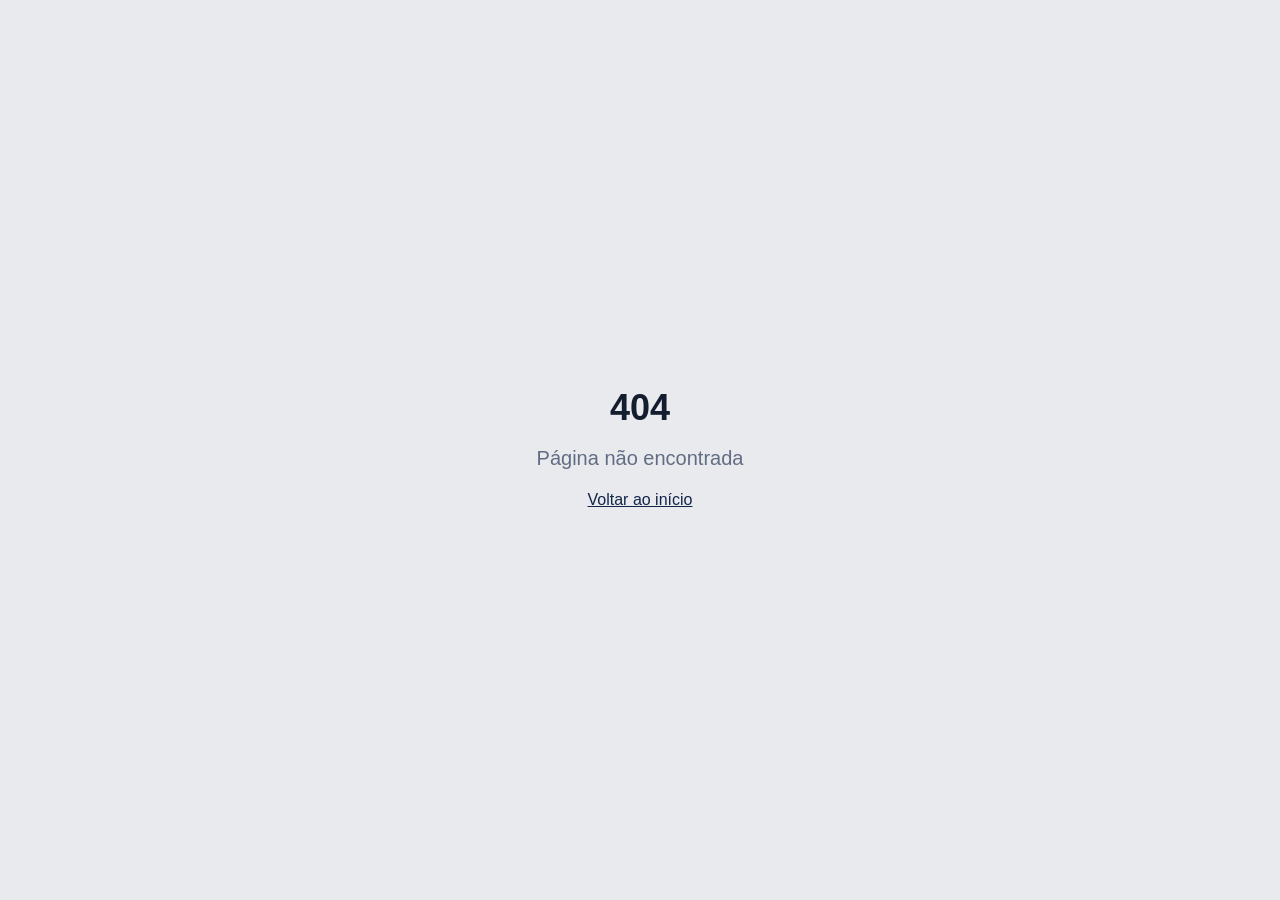
==== commit 134097bb: "update" ====
--- a/index.html
+++ b/index.html
@@ -23,9 +23,9 @@
     <meta name="twitter:image" content="https://wplogistics.pt/og-image.jpg" />
     
     <link rel="canonical" href="https://wplogistics.pt" />
-    <link rel="icon" type="image/svg+xml" href="./assets/wp-icon-color-gHAYAGte.svg" />
-    <script type="module" crossorigin src="./assets/index-DvSGB-qS.js"></script>
-    <link rel="stylesheet" crossorigin href="./assets/index-DizGVmTn.css">
+    <link rel="icon" type="image/svg+xml" href="/assets/wp-icon-color-gHAYAGte.svg" />
+    <script type="module" crossorigin src="/assets/index-Co1Mwayj.js"></script>
+    <link rel="stylesheet" crossorigin href="/assets/index-DizGVmTn.css">
   </head>
   <body>
     <div id="root"></div>
